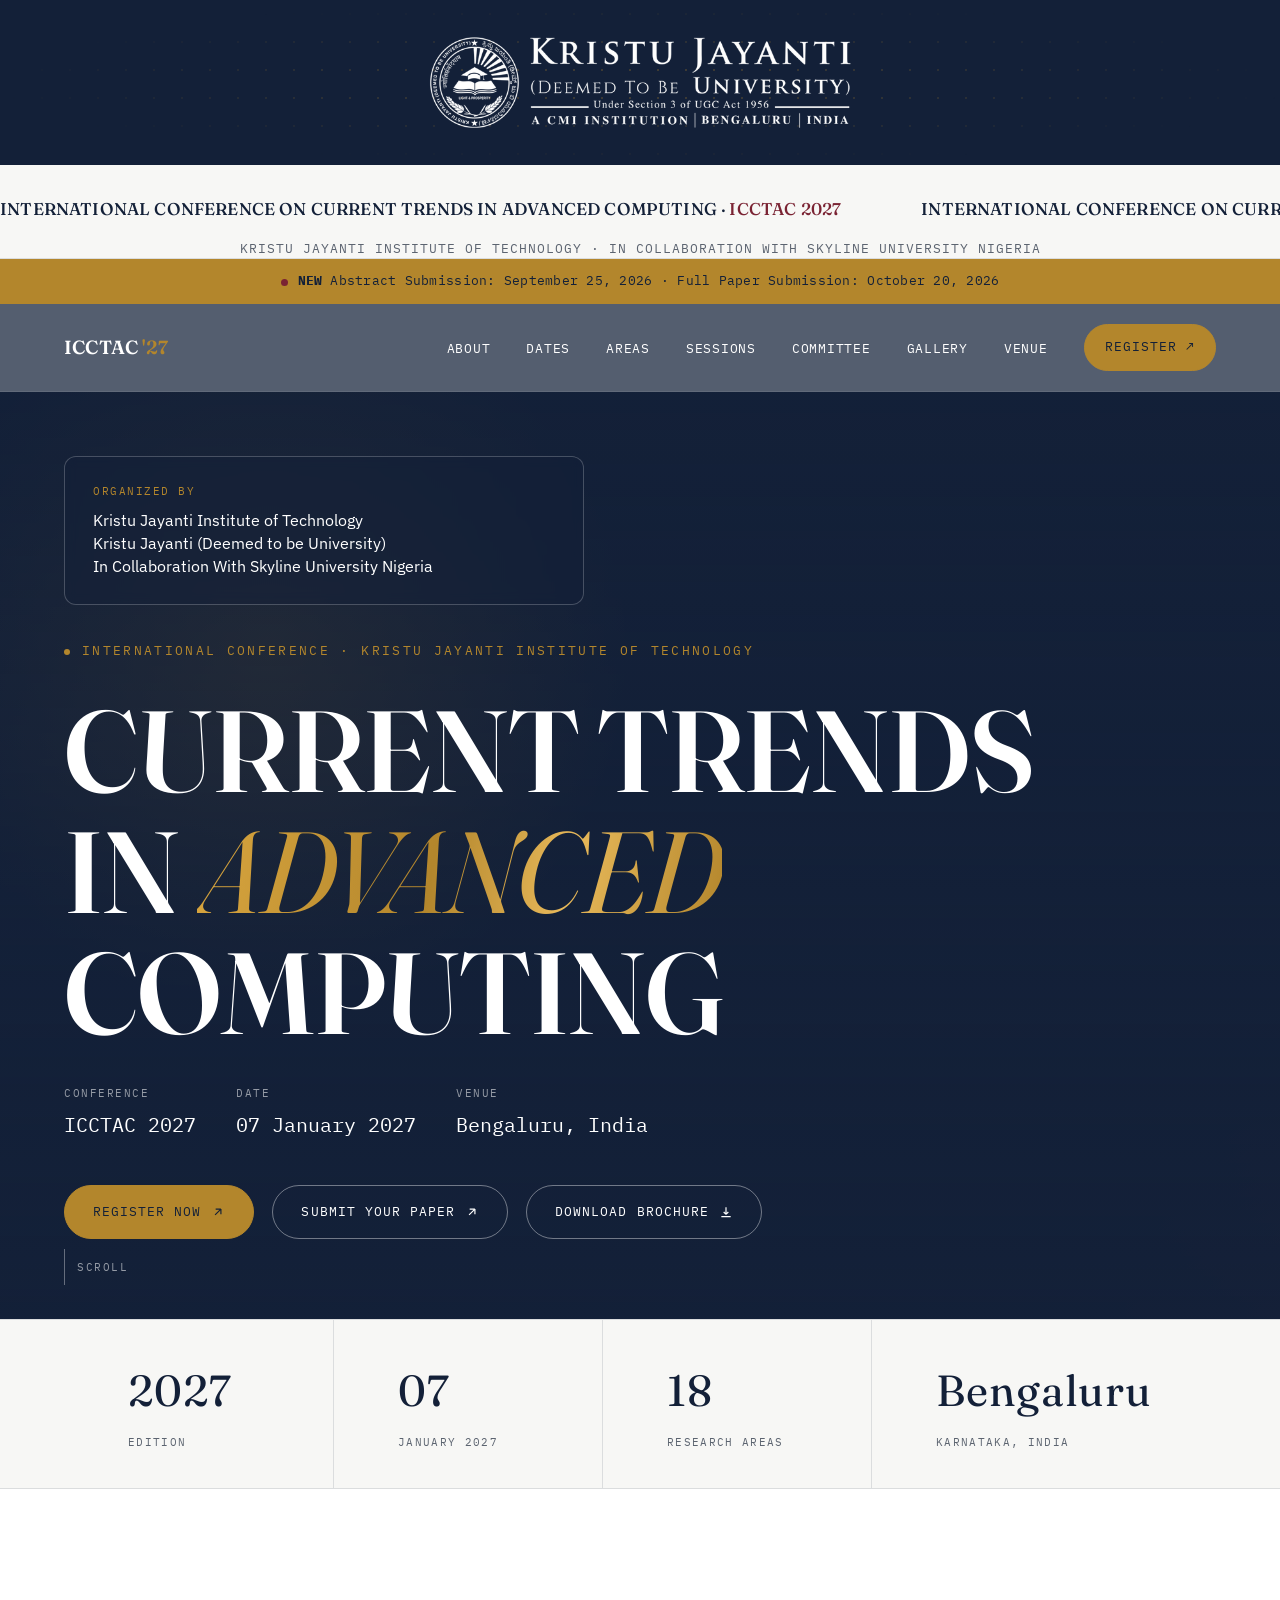
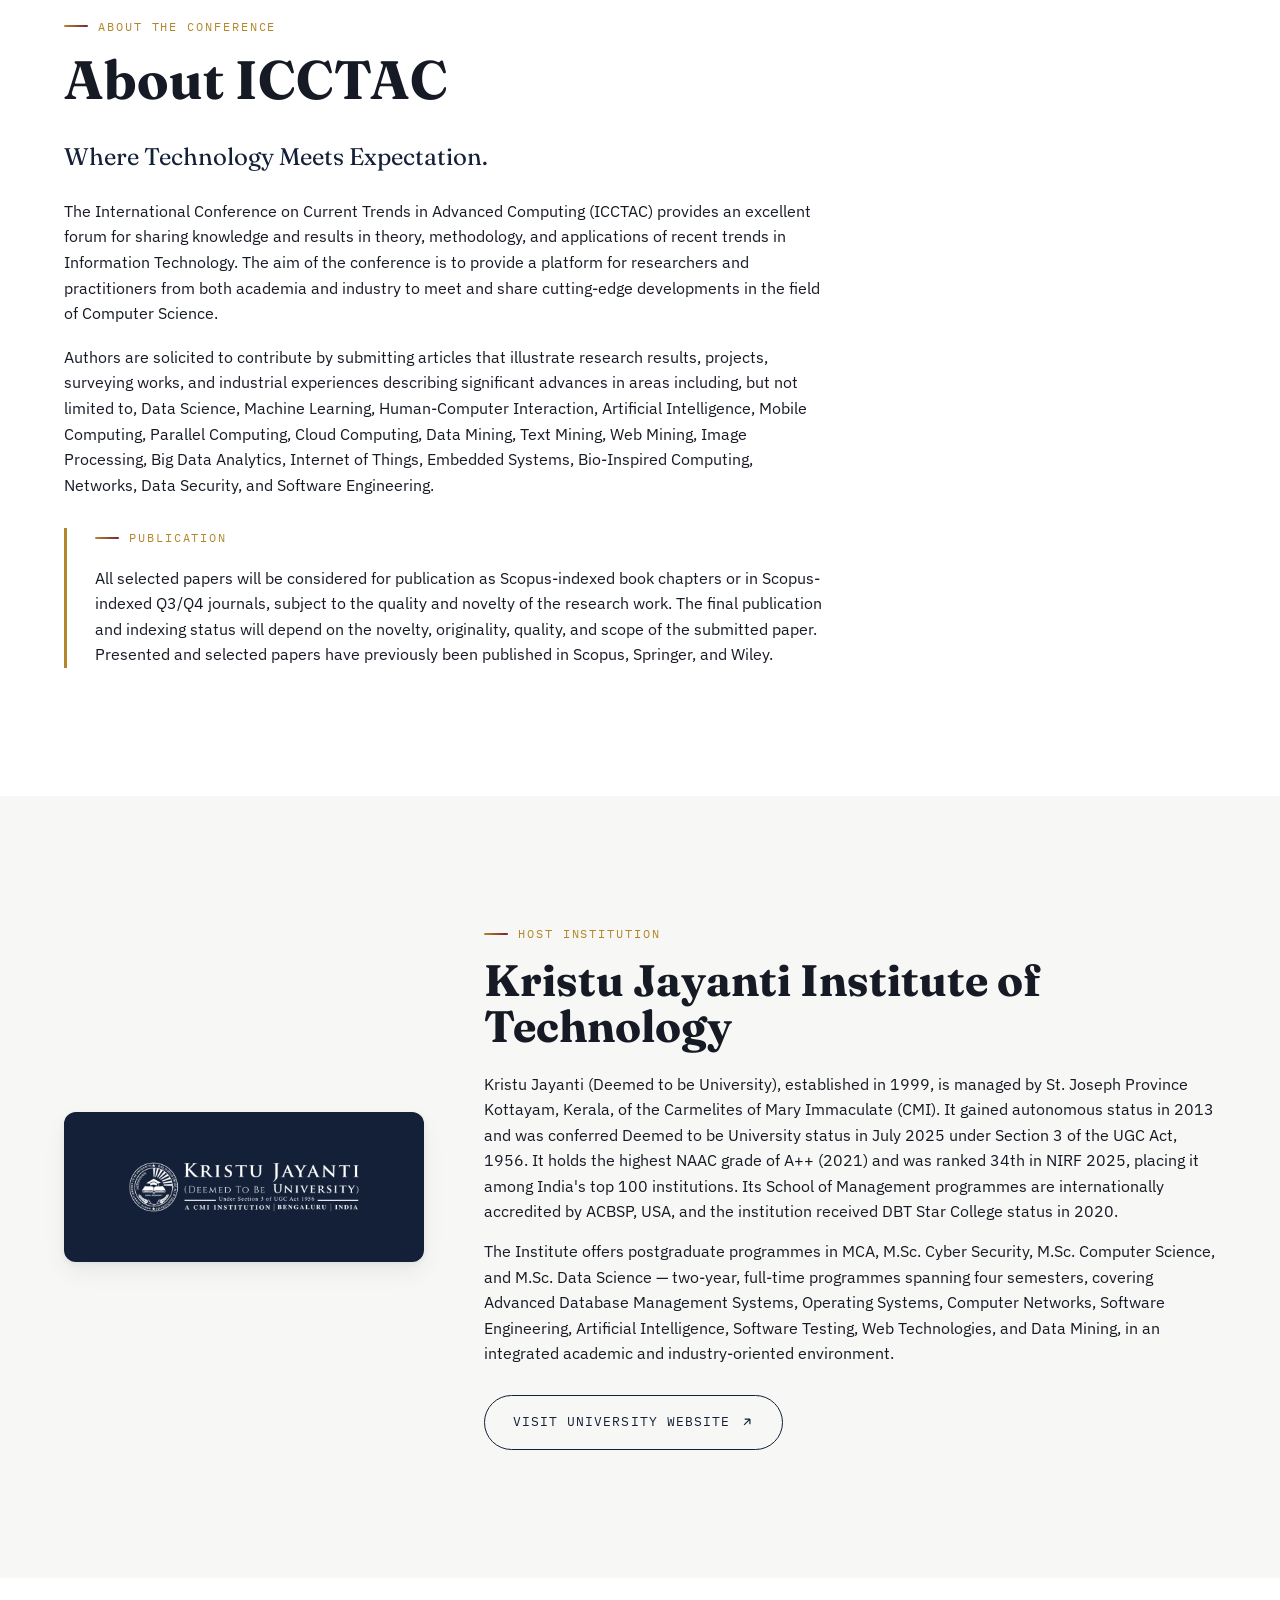
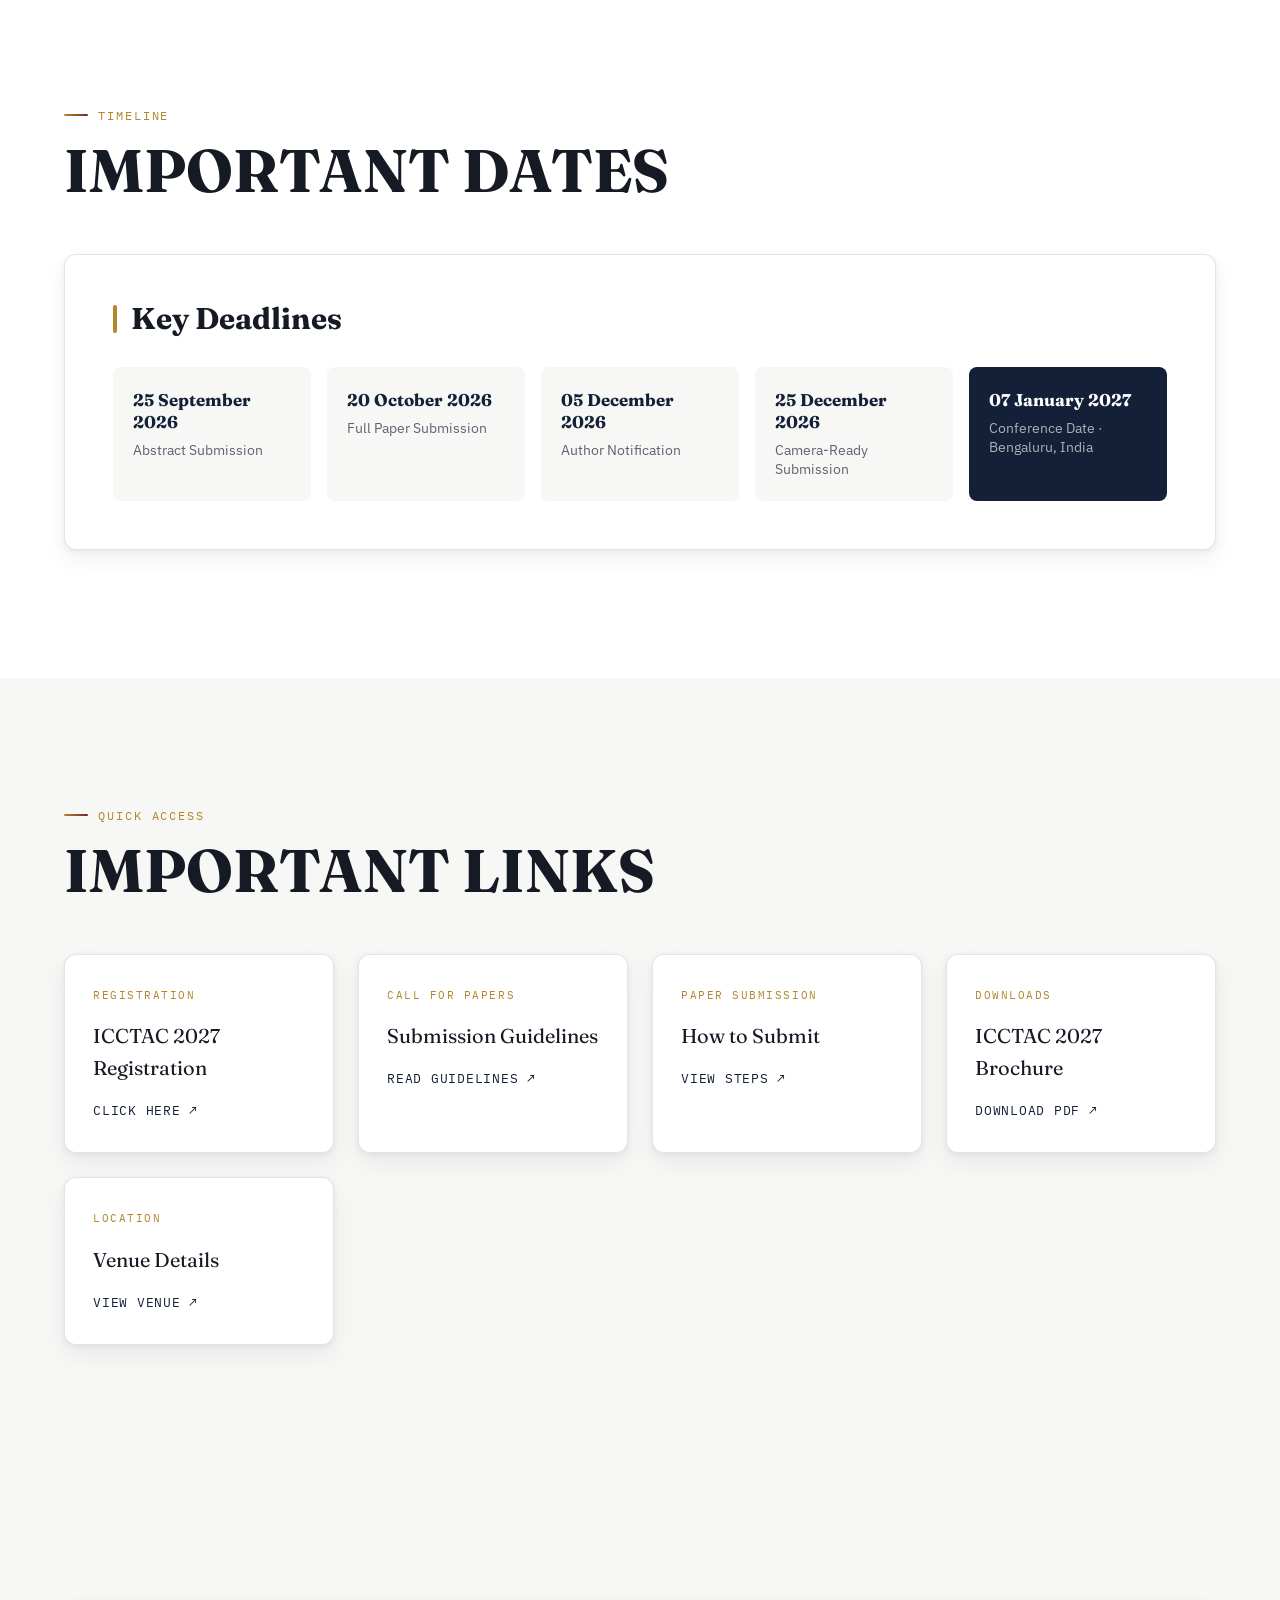
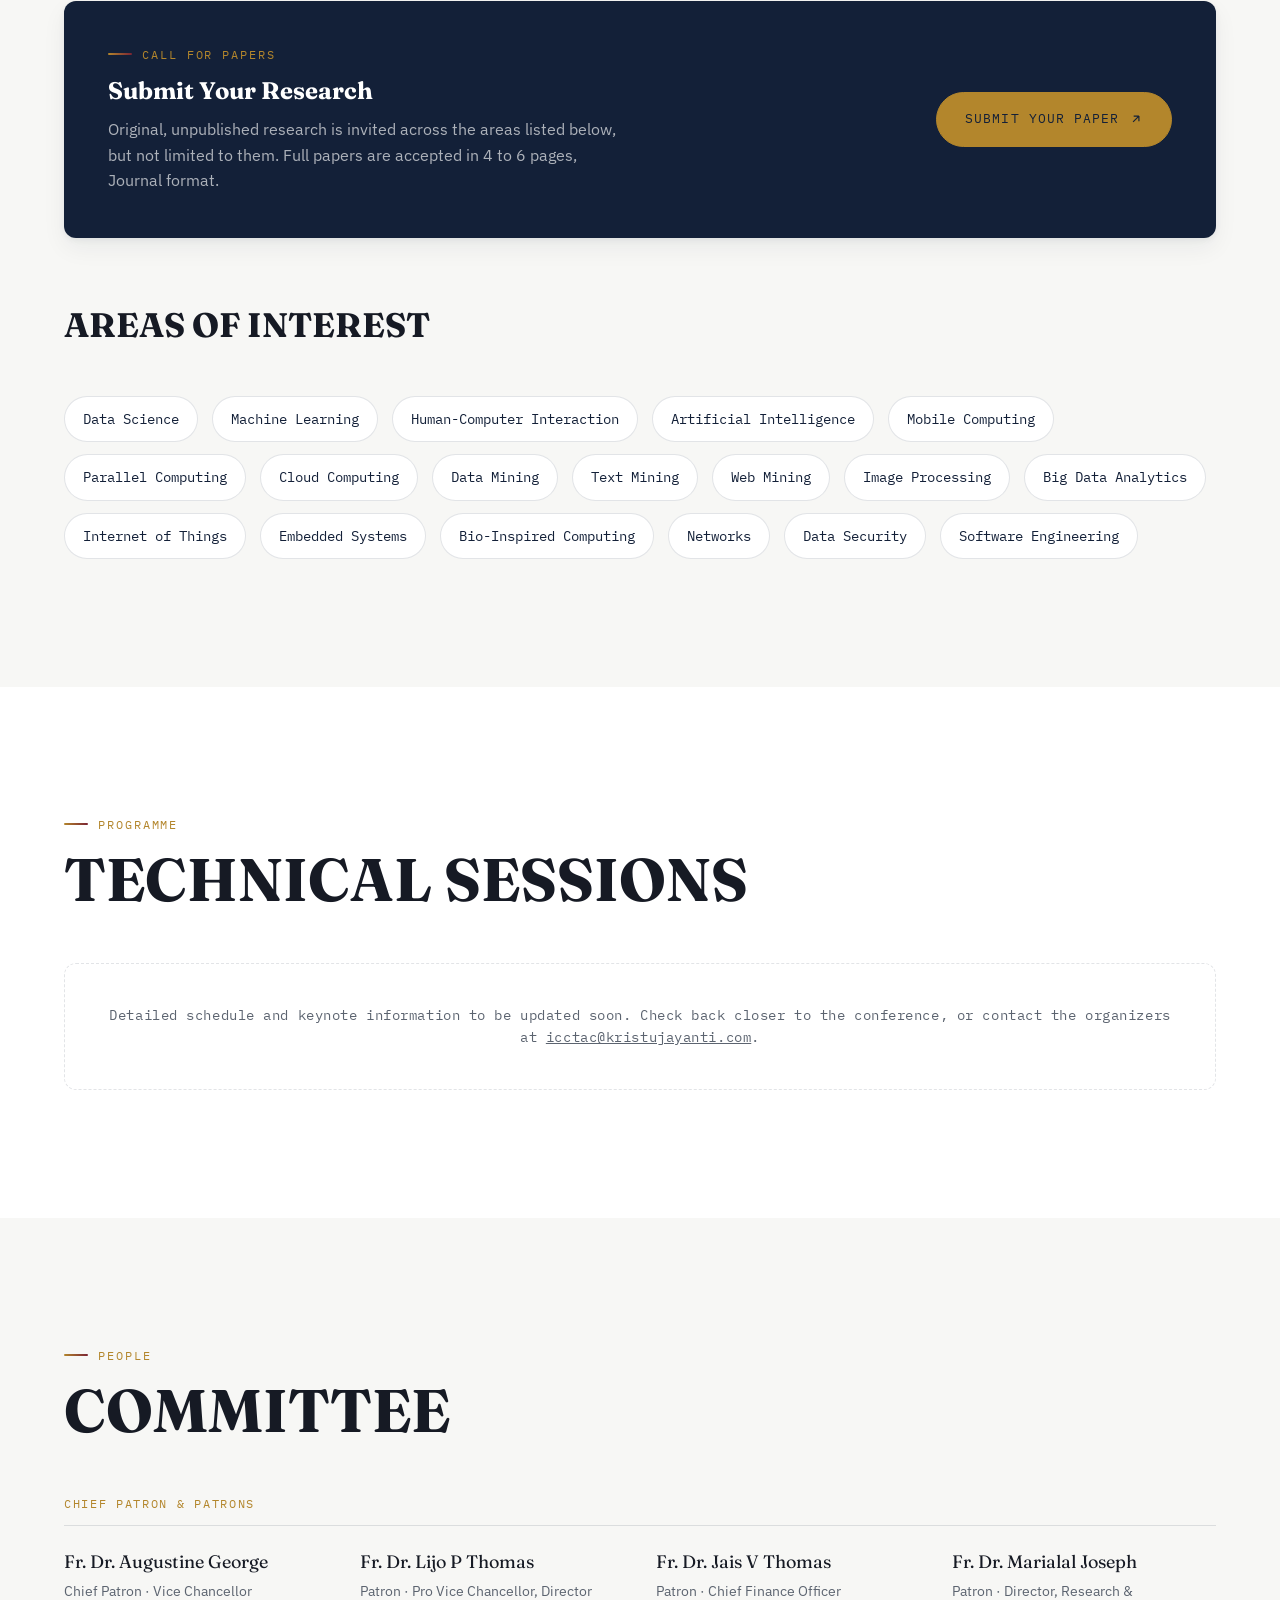
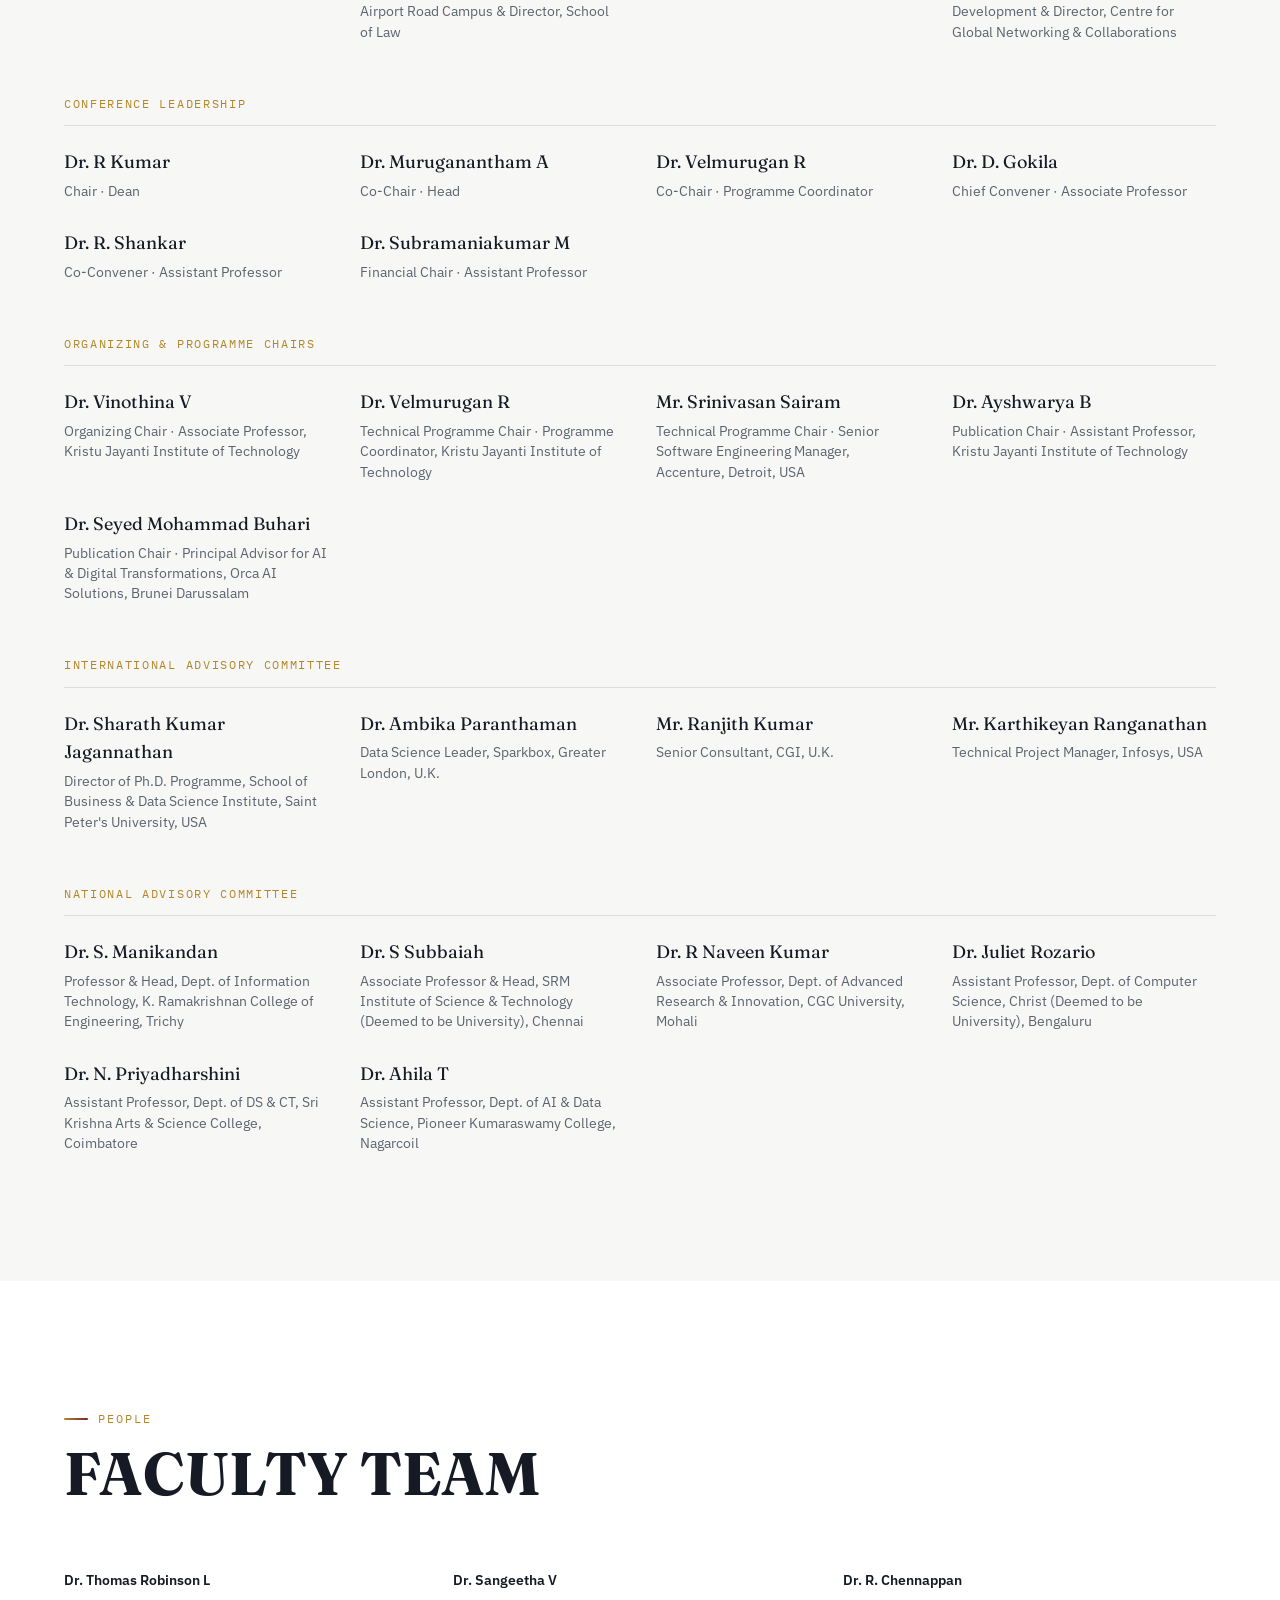
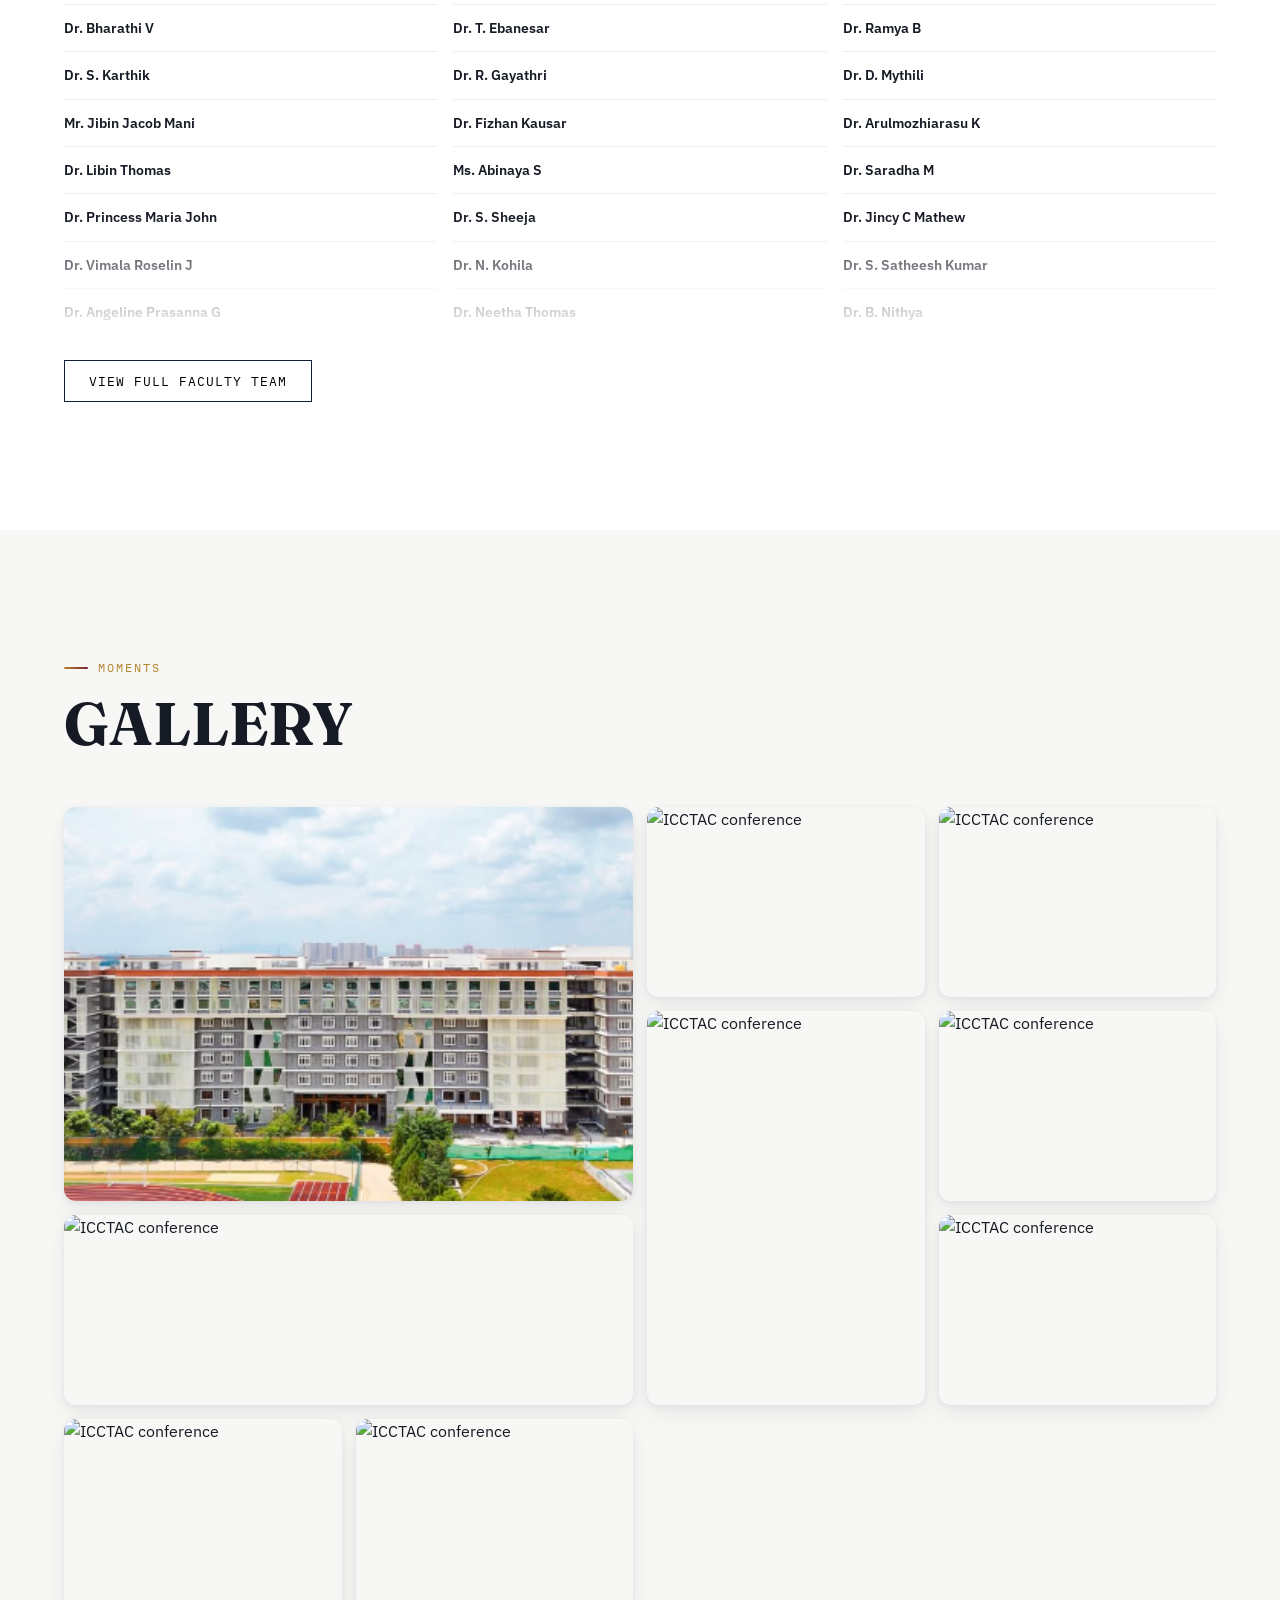
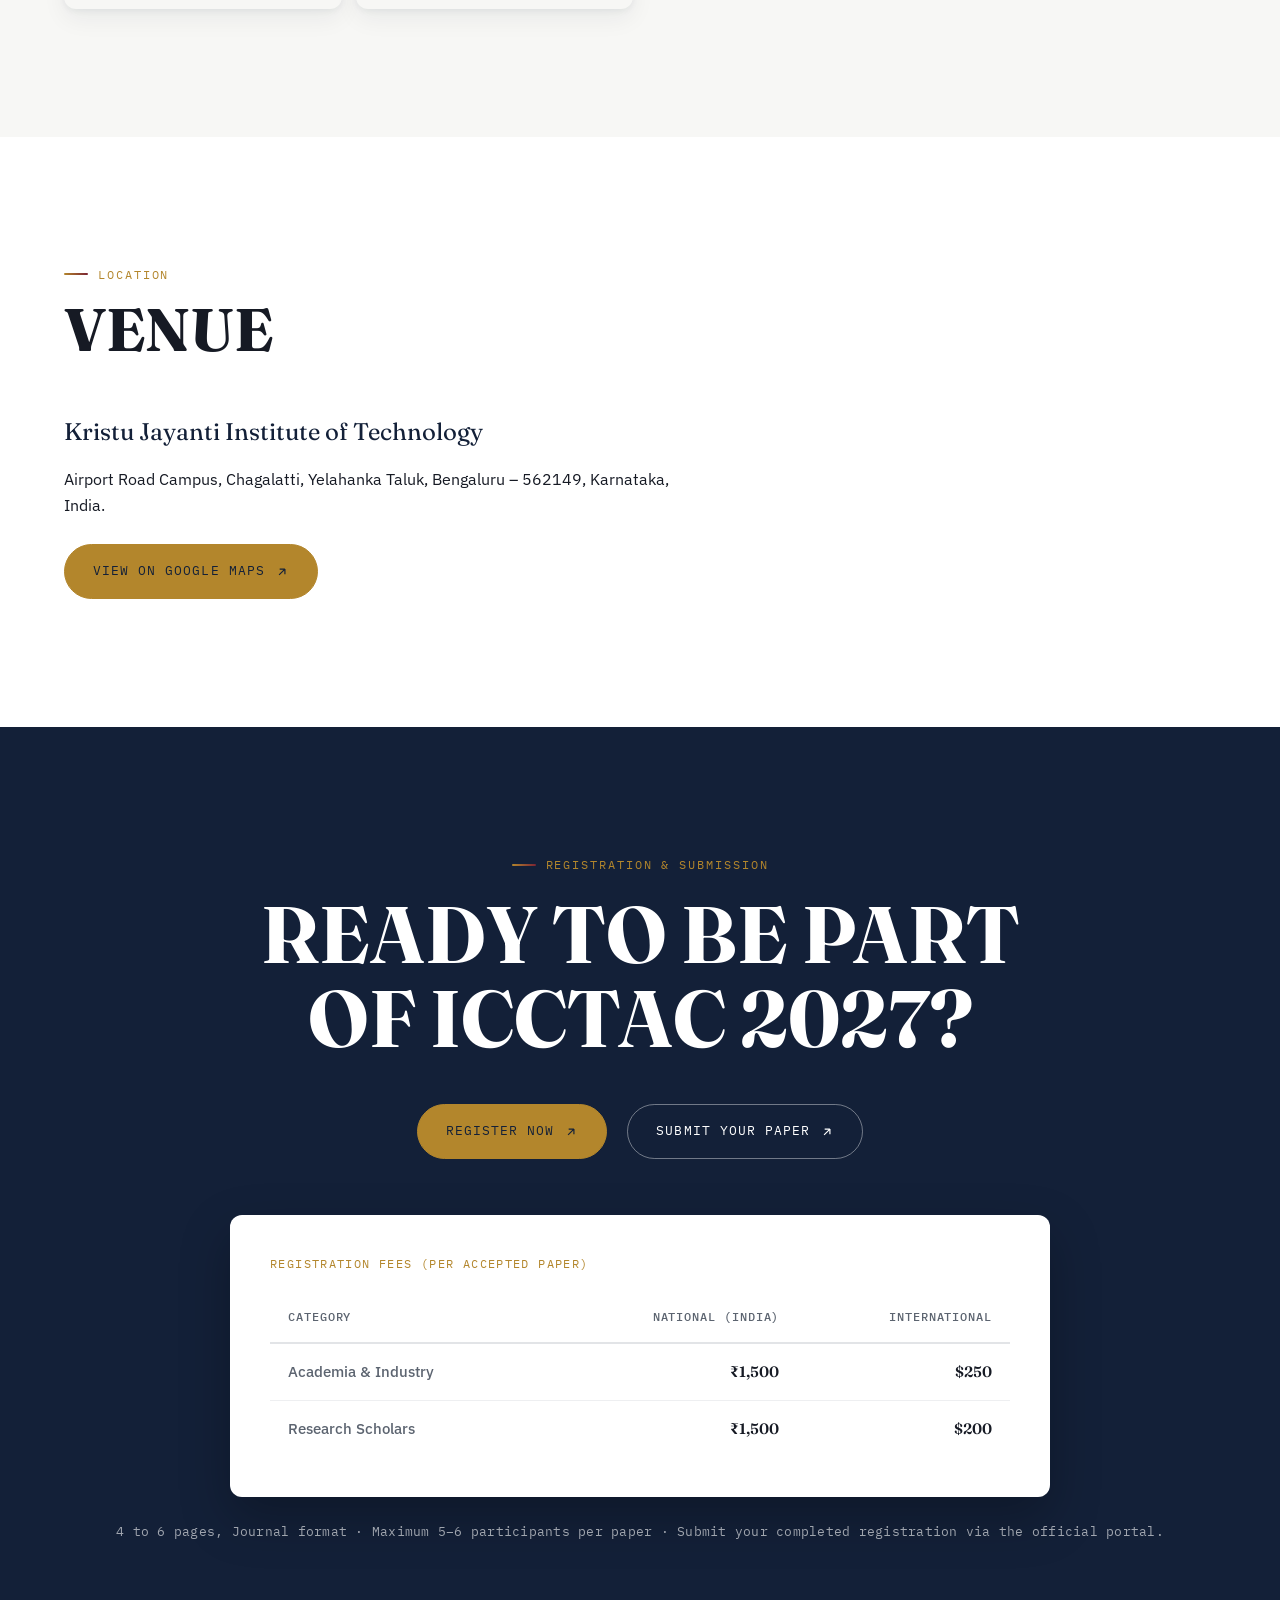
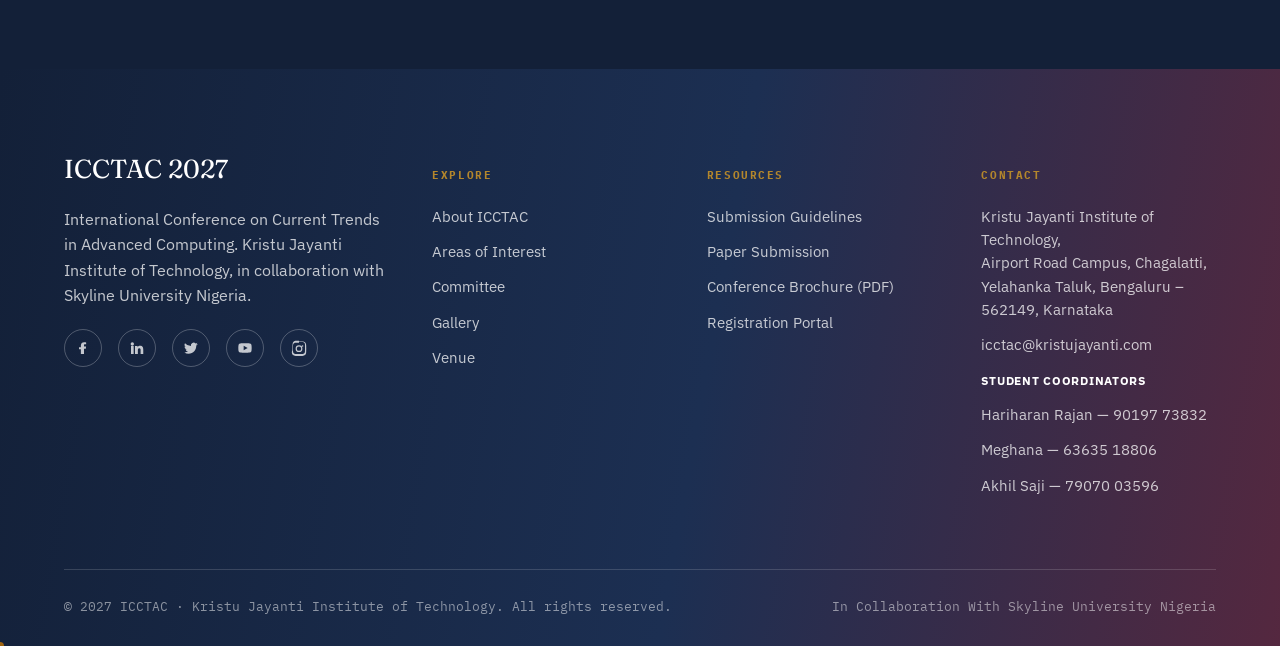
==== index.html @ 542beb16 "Modernize visual style: glassy blurred nav, pill-shaped buttons with glow hover, gradient hero accen" ====
<!DOCTYPE html>
<html lang="en">
<head>
<meta charset="UTF-8">
<meta name="viewport" content="width=device-width, initial-scale=1, viewport-fit=cover">
<title>ICCTAC 2027 — International Conference on Current Trends in Advanced Computing</title>
<meta name="description" content="ICCTAC 2027 — International Conference on Current Trends in Advanced Computing, organized by Kristu Jayanti Institute of Technology in collaboration with Skyline University Nigeria. 7 January 2027, Bengaluru. Where Technology Meets Expectation.">
<meta property="og:title" content="ICCTAC 2027 — Current Trends in Advanced Computing">
<meta property="og:description" content="International Conference on Current Trends in Advanced Computing. 7 January 2027, Bengaluru, India.">
<meta property="og:type" content="website">
<link rel="icon" href="data:image/svg+xml,%3Csvg xmlns='http://www.w3.org/2000/svg' viewBox='0 0 100 100'%3E%3Crect width='100' height='100' fill='%23132038'/%3E%3Ctext x='50' y='68' font-size='58' text-anchor='middle' fill='%23B3862C' font-family='Georgia,serif'%3EC%3C/text%3E%3C/svg%3E">
<link rel="preconnect" href="https://fonts.googleapis.com">
<link rel="preconnect" href="https://fonts.gstatic.com" crossorigin>
<link rel="stylesheet" href="assets/css/style.css?v=19">
</head>
<body>
<a href="#main" class="skip-link">Skip to content</a>

<!-- ============ IDENTITY BAR ============ -->
<div class="identity-bar">
  <div class="identity-row">
    <img src="assets/img/logo-white.png" alt="Kristu Jayanti (Deemed to be University) logo" loading="eager">
  </div>
</div>

<!-- ============ TITLE BAR ============ -->
<div class="title-bar">
  <div class="title-marquee">
    <div class="title-marquee-track">
      <h2>International Conference on Current Trends in Advanced Computing &middot; <span class="conf-name">ICCTAC 2027</span></h2>
      <h2 aria-hidden="true">International Conference on Current Trends in Advanced Computing &middot; <span class="conf-name">ICCTAC 2027</span></h2>
    </div>
  </div>
  <p style="font-family:var(--f-mono); font-size:12.5px; letter-spacing:0.08em; text-transform:uppercase; color:var(--muted); margin-top:16px; text-align:center;">Kristu Jayanti Institute of Technology &middot; in collaboration with Skyline University Nigeria</p>
</div>
<div class="date-banner"><span class="db-dot"></span><b>New</b>Abstract Submission: September 25, 2026 · Full Paper Submission: October 20, 2026</div>

<!-- ============ NAV ============ -->
<header class="nav" id="siteNav">
  <a href="#top" class="nav-logo">ICCTAC <span>'27</span></a>
  <nav class="nav-links" aria-label="Primary">
    <a href="#about">About</a>
    <a href="#dates">Dates</a>
    <a href="#tracks">Areas</a>
    <a href="#sessions">Sessions</a>
    <a href="#committee">Committee</a>
    <a href="#gallery">Gallery</a>
    <a href="#venue">Venue</a>
    <a href="https://kjusys-events.kristujayanti.edu.in/#/?id=6a8db5fd1a209a25dfabb42e" class="btn btn-solid nav-cta" target="_blank" rel="noopener">Register ↗</a>
  </nav>
  <button class="nav-toggle" aria-label="Open menu" aria-expanded="false" aria-controls="mobileMenu">
    <span class="bar"></span><span class="bar"></span><span class="bar"></span>
  </button>
</header>

<div class="mobile-menu" id="mobileMenu">
  <div class="mm-label">Menu</div>
  <ul>
    <li><a href="#about">About</a></li>
    <li><a href="#dates">Important Dates</a></li>
    <li><a href="#tracks">Areas of Interest</a></li>
    <li><a href="#sessions">Sessions</a></li>
    <li><a href="#committee">Committee</a></li>
    <li><a href="#gallery">Gallery</a></li>
    <li><a href="#venue">Venue</a></li>
    <li><a href="#contact">Contact</a></li>
  </ul>
  <a href="https://kjusys-events.kristujayanti.edu.in/#/?id=6a8db5fd1a209a25dfabb42e" class="btn btn-solid btn-block" target="_blank" rel="noopener">Register Now ↗</a>
</div>

<main id="main">

<!-- ============ HERO ============ -->
<section class="hero" id="top">
  <video class="hero-video" autoplay muted loop playsinline poster="https://www.kristujayanti.edu.in/ICCTAC-26/assets/img/slide1.jpg" aria-hidden="true">
    <source src="https://www.kristujayanti.edu.in/ICCTAC-26/assets/media/kju_top_univ.mp4" type="video/mp4">
  </video>
  <div class="hero-noise" aria-hidden="true"></div>

  <div class="container hero-inner">
    <div class="hero-org">
      <div>
        <div class="org-label">Organized By</div>
        <div class="org-value">Kristu Jayanti Institute of Technology<br>Kristu Jayanti (Deemed to be University)<br>In Collaboration With Skyline University Nigeria</div>
      </div>
    </div>
    <p class="hero-eyebrow"><span class="dot"></span> International Conference · Kristu Jayanti Institute of Technology</p>
    <h1 class="hero-title">
      <span class="line"><span>Current Trends</span></span>
      <span class="line"><span>in <em>Advanced</em></span></span>
      <span class="line"><span>Computing</span></span>
    </h1>
    <div class="hero-meta">
      <div><div class="label">Conference</div><div class="val">ICCTAC 2027</div></div>
      <div><div class="label">Date</div><div class="val">07 January 2027</div></div>
      <div><div class="label">Venue</div><div class="val">Bengaluru, India</div></div>
    </div>
    <div class="hero-actions">
      <a class="btn btn-solid" href="https://kjusys-events.kristujayanti.edu.in/#/?id=6a8db5fd1a209a25dfabb42e" target="_blank" rel="noopener">
        Register Now
        <svg viewBox="0 0 24 24" fill="none" stroke="currentColor" stroke-width="2"><path d="M7 17L17 7M17 7H8M17 7v9"/></svg>
      </a>
      <a class="btn btn-ghost-light" href="Submitppr.html">
        Submit Your Paper
        <svg viewBox="0 0 24 24" fill="none" stroke="currentColor" stroke-width="2"><path d="M7 17L17 7M17 7H8M17 7v9"/></svg>
      </a>
      <a class="btn btn-ghost-light" href="assets/docs/ICCTAC-2027-Brochure.pdf" target="_blank" rel="noopener">
        Download Brochure
        <svg viewBox="0 0 24 24" fill="none" stroke="currentColor" stroke-width="2"><path d="M12 4v12m0 0l-4-4m4 4l4-4M4 20h16"/></svg>
      </a>
    </div>
  </div>

  <div class="hero-scroll"><span class="stem"></span> Scroll</div>
</section>

<!-- ============ SNAPSHOT ============ -->
<section class="snapshot">
  <div class="container snapshot-grid">
    <div class="snapshot-item"><div class="snapshot-num mono">2027</div><div class="snapshot-label">Edition</div></div>
    <div class="snapshot-item"><div class="snapshot-num mono">07</div><div class="snapshot-label">January 2027</div></div>
    <div class="snapshot-item"><div class="snapshot-num mono">18</div><div class="snapshot-label">Research Areas</div></div>
    <div class="snapshot-item"><div class="snapshot-num mono">Bengaluru</div><div class="snapshot-label">Karnataka, India</div></div>
  </div>
</section>

<!-- ============ ABOUT ============ -->
<section class="section" id="about">
  <div class="container about-simple reveal">
    <p class="eyebrow">About the Conference</p>
    <h2>About ICCTAC</h2>
    <div class="about-body">
      <p class="editorial-lede">Where Technology Meets Expectation.</p>
      <p>The International Conference on Current Trends in Advanced Computing (ICCTAC) provides an excellent forum for sharing knowledge and results in theory, methodology, and applications of recent trends in Information Technology. The aim of the conference is to provide a platform for researchers and practitioners from both academia and industry to meet and share cutting-edge developments in the field of Computer Science.</p>
      <p>Authors are solicited to contribute by submitting articles that illustrate research results, projects, surveying works, and industrial experiences describing significant advances in areas including, but not limited to, Data Science, Machine Learning, Human-Computer Interaction, Artificial Intelligence, Mobile Computing, Parallel Computing, Cloud Computing, Data Mining, Text Mining, Web Mining, Image Processing, Big Data Analytics, Internet of Things, Embedded Systems, Bio-Inspired Computing, Networks, Data Security, and Software Engineering.</p>

      <div class="theme-block">
        <p class="eyebrow" style="margin-bottom:14px;">Publication</p>
        <p>All selected papers will be considered for publication as Scopus-indexed book chapters or in Scopus-indexed Q3/Q4 journals, subject to the quality and novelty of the research work. The final publication and indexing status will depend on the novelty, originality, quality, and scope of the submitted paper. Presented and selected papers have previously been published in Scopus, Springer, and Wiley.</p>
      </div>
    </div>
  </div>
</section>

<!-- ============ UNIVERSITY / INSTITUTE ============ -->
<section class="section section-alt">
  <div class="container university reveal">
    <div class="university-logo">
      <img src="assets/img/logo-white.png" alt="Kristu Jayanti (Deemed to be University) logo" loading="lazy" width="280" height="280">
    </div>
    <div>
      <p class="eyebrow">Host Institution</p>
      <h2 style="font-size:clamp(28px,3.6vw,44px); text-transform:none; margin:14px 0 22px;">Kristu Jayanti Institute of Technology</h2>
      <p>Kristu Jayanti (Deemed to be University), established in 1999, is managed by St. Joseph Province Kottayam, Kerala, of the Carmelites of Mary Immaculate (CMI). It gained autonomous status in 2013 and was conferred Deemed to be University status in July 2025 under Section 3 of the UGC Act, 1956. It holds the highest NAAC grade of A++ (2021) and was ranked 34th in NIRF 2025, placing it among India's top 100 institutions. Its School of Management programmes are internationally accredited by ACBSP, USA, and the institution received DBT Star College status in 2020.</p>
      <p style="margin-top:14px;">The Institute offers postgraduate programmes in MCA, M.Sc. Cyber Security, M.Sc. Computer Science, and M.Sc. Data Science — two-year, full-time programmes spanning four semesters, covering Advanced Database Management Systems, Operating Systems, Computer Networks, Software Engineering, Artificial Intelligence, Software Testing, Web Technologies, and Data Mining, in an integrated academic and industry-oriented environment.</p>
      <a href="https://kristujayanti.edu.in/" class="btn" style="margin-top:28px;" target="_blank" rel="noopener">
        Visit University Website
        <svg viewBox="0 0 24 24" fill="none" stroke="currentColor" stroke-width="2"><path d="M7 17L17 7M17 7H8M17 7v9"/></svg>
      </a>
    </div>
  </div>
</section>

<!-- ============ IMPORTANT DATES ============ -->
<section class="section" id="dates">
  <div class="container">
    <div class="section-head reveal">
      <div>
        <p class="eyebrow">Timeline</p>
        <h2>Important Dates</h2>
      </div>
    </div>
    <div class="dates-card reveal">
      <div class="dates-card-head"><span class="bar"></span><h3>Key Deadlines</h3></div>
      <div class="dates-row">
        <div class="date-chip">
          <div class="dc-date">25 September 2026</div>
          <div class="dc-label">Abstract Submission</div>
        </div>
        <div class="date-chip">
          <div class="dc-date">20 October 2026</div>
          <div class="dc-label">Full Paper Submission</div>
        </div>
        <div class="date-chip">
          <div class="dc-date">05 December 2026</div>
          <div class="dc-label">Author Notification</div>
        </div>
        <div class="date-chip">
          <div class="dc-date">25 December 2026</div>
          <div class="dc-label">Camera-Ready Submission</div>
        </div>
        <div class="date-chip is-final">
          <div class="dc-date">07 January 2027</div>
          <div class="dc-label">Conference Date · Bengaluru, India</div>
        </div>
      </div>
    </div>
  </div>
</section>

<!-- ============ IMPORTANT LINKS ============ -->
<section class="section section-alt">
  <div class="container">
    <div class="section-head reveal">
      <div>
        <p class="eyebrow">Quick Access</p>
        <h2>Important Links</h2>
      </div>
    </div>
    <div class="links-grid reveal">
      <div class="link-card">
        <div class="lc-label">Registration</div>
        <div class="lc-title">ICCTAC 2027 Registration</div>
        <a href="https://kjusys-events.kristujayanti.edu.in/#/?id=6a8db5fd1a209a25dfabb42e" target="_blank" rel="noopener">Click Here ↗</a>
      </div>
      <div class="link-card">
        <div class="lc-label">Call for Papers</div>
        <div class="lc-title">Submission Guidelines</div>
        <a href="course-detail.html">Read Guidelines ↗</a>
      </div>
      <div class="link-card">
        <div class="lc-label">Paper Submission</div>
        <div class="lc-title">How to Submit</div>
        <a href="Submitppr.html">View Steps ↗</a>
      </div>
      <div class="link-card">
        <div class="lc-label">Downloads</div>
        <div class="lc-title">ICCTAC 2027 Brochure</div>
        <a href="assets/docs/ICCTAC-2027-Brochure.pdf" target="_blank" rel="noopener">Download PDF ↗</a>
      </div>
      <div class="link-card">
        <div class="lc-label">Location</div>
        <div class="lc-title">Venue Details</div>
        <a href="#venue">View Venue ↗</a>
      </div>
    </div>
  </div>
</section>

<!-- ============ CALL FOR PAPERS ============ -->
<section class="section section-alt" id="tracks">
  <div class="container">
    <div class="cfp-banner reveal">
      <div>
        <p class="eyebrow">Call for Papers</p>
        <h2 style="margin-top:14px;">Submit Your Research</h2>
        <p class="muted" style="max-width:520px; margin-top:14px;">Original, unpublished research is invited across the areas listed below, but not limited to them. Full papers are accepted in 4 to 6 pages, Journal format.</p>
      </div>
      <a class="btn btn-solid" href="Submitppr.html">
        Submit Your Paper
        <svg viewBox="0 0 24 24" fill="none" stroke="currentColor" stroke-width="2"><path d="M7 17L17 7M17 7H8M17 7v9"/></svg>
      </a>
    </div>

    <div class="section-head reveal" style="margin-top:56px;">
      <div><h2 style="font-size:clamp(24px,3vw,34px);">Areas of Interest</h2></div>
    </div>
    <div class="reveal">
      <ul class="topic-chips">
        <li>Data Science</li>
        <li>Machine Learning</li>
        <li>Human-Computer Interaction</li>
        <li>Artificial Intelligence</li>
        <li>Mobile Computing</li>
        <li>Parallel Computing</li>
        <li>Cloud Computing</li>
        <li>Data Mining</li>
        <li>Text Mining</li>
        <li>Web Mining</li>
        <li>Image Processing</li>
        <li>Big Data Analytics</li>
        <li>Internet of Things</li>
        <li>Embedded Systems</li>
        <li>Bio-Inspired Computing</li>
        <li>Networks</li>
        <li>Data Security</li>
        <li>Software Engineering</li>
      </ul>
    </div>
  </div>
</section>

<!-- ============ TECHNICAL SESSIONS ============ -->
<section class="section" id="sessions">
  <div class="container">
    <div class="section-head reveal">
      <div>
        <p class="eyebrow">Programme</p>
        <h2>Technical Sessions</h2>
      </div>
    </div>
    <div class="reveal">
      <p class="session-notice">Detailed schedule and keynote information to be updated soon. Check back closer to the conference, or contact the organizers at <a href="mailto:icctac@kristujayanti.com" style="text-decoration:underline;">icctac@kristujayanti.com</a>.</p>
    </div>
  </div>
</section>

<!-- ============ COMMITTEE ============ -->
<section class="section section-alt" id="committee">
  <div class="container">
    <div class="section-head reveal">
      <div>
        <p class="eyebrow">People</p>
        <h2>Committee</h2>
      </div>
    </div>

    <div class="reveal">
      <div class="people-group">
        <div class="people-group-title">Chief Patron &amp; Patrons</div>
        <div class="people-grid">
          <div><div class="person-name">Fr. Dr. Augustine George</div><div class="person-role">Chief Patron · Vice Chancellor</div></div>
          <div><div class="person-name">Fr. Dr. Lijo P Thomas</div><div class="person-role">Patron · Pro Vice Chancellor, Director Airport Road Campus &amp; Director, School of Law</div></div>
          <div><div class="person-name">Fr. Dr. Jais V Thomas</div><div class="person-role">Patron · Chief Finance Officer</div></div>
          <div><div class="person-name">Fr. Dr. Marialal Joseph</div><div class="person-role">Patron · Director, Research &amp; Development &amp; Director, Centre for Global Networking &amp; Collaborations</div></div>
        </div>
      </div>

      <div class="people-group">
        <div class="people-group-title">Conference Leadership</div>
        <div class="people-grid">
          <div><div class="person-name">Dr. R Kumar</div><div class="person-role">Chair · Dean</div></div>
          <div><div class="person-name">Dr. Muruganantham A</div><div class="person-role">Co-Chair · Head</div></div>
          <div><div class="person-name">Dr. Velmurugan R</div><div class="person-role">Co-Chair · Programme Coordinator</div></div>
          <div><div class="person-name">Dr. D. Gokila</div><div class="person-role">Chief Convener · Associate Professor</div></div>
          <div><div class="person-name">Dr. R. Shankar</div><div class="person-role">Co-Convener · Assistant Professor</div></div>
          <div><div class="person-name">Dr. Subramaniakumar M</div><div class="person-role">Financial Chair · Assistant Professor</div></div>
        </div>
      </div>

      <div class="people-group">
        <div class="people-group-title">Organizing &amp; Programme Chairs</div>
        <div class="people-grid">
          <div><div class="person-name">Dr. Vinothina V</div><div class="person-role">Organizing Chair · Associate Professor, Kristu Jayanti Institute of Technology</div></div>
          <div><div class="person-name">Dr. Velmurugan R</div><div class="person-role">Technical Programme Chair · Programme Coordinator, Kristu Jayanti Institute of Technology</div></div>
          <div><div class="person-name">Mr. Srinivasan Sairam</div><div class="person-role">Technical Programme Chair · Senior Software Engineering Manager, Accenture, Detroit, USA</div></div>
          <div><div class="person-name">Dr. Ayshwarya B</div><div class="person-role">Publication Chair · Assistant Professor, Kristu Jayanti Institute of Technology</div></div>
          <div><div class="person-name">Dr. Seyed Mohammad Buhari</div><div class="person-role">Publication Chair · Principal Advisor for AI &amp; Digital Transformations, Orca AI Solutions, Brunei Darussalam</div></div>
        </div>
      </div>

      <div class="people-group">
        <div class="people-group-title">International Advisory Committee</div>
        <div class="people-grid">
          <div><div class="person-name">Dr. Sharath Kumar Jagannathan</div><div class="person-role">Director of Ph.D. Programme, School of Business &amp; Data Science Institute, Saint Peter's University, USA</div></div>
          <div><div class="person-name">Dr. Ambika Paranthaman</div><div class="person-role">Data Science Leader, Sparkbox, Greater London, U.K.</div></div>
          <div><div class="person-name">Mr. Ranjith Kumar</div><div class="person-role">Senior Consultant, CGI, U.K.</div></div>
          <div><div class="person-name">Mr. Karthikeyan Ranganathan</div><div class="person-role">Technical Project Manager, Infosys, USA</div></div>
        </div>
      </div>

      <div class="people-group" style="margin-bottom:0;">
        <div class="people-group-title">National Advisory Committee</div>
        <div class="people-grid">
          <div><div class="person-name">Dr. S. Manikandan</div><div class="person-role">Professor &amp; Head, Dept. of Information Technology, K. Ramakrishnan College of Engineering, Trichy</div></div>
          <div><div class="person-name">Dr. S Subbaiah</div><div class="person-role">Associate Professor &amp; Head, SRM Institute of Science &amp; Technology (Deemed to be University), Chennai</div></div>
          <div><div class="person-name">Dr. R Naveen Kumar</div><div class="person-role">Associate Professor, Dept. of Advanced Research &amp; Innovation, CGC University, Mohali</div></div>
          <div><div class="person-name">Dr. Juliet Rozario</div><div class="person-role">Assistant Professor, Dept. of Computer Science, Christ (Deemed to be University), Bengaluru</div></div>
          <div><div class="person-name">Dr. N. Priyadharshini</div><div class="person-role">Assistant Professor, Dept. of DS &amp; CT, Sri Krishna Arts &amp; Science College, Coimbatore</div></div>
          <div><div class="person-name">Dr. Ahila T</div><div class="person-role">Assistant Professor, Dept. of AI &amp; Data Science, Pioneer Kumaraswamy College, Nagarcoil</div></div>
        </div>
      </div>
    </div>
  </div>
</section>

<!-- ============ FACULTY TEAM ============ -->
<section class="section" id="reviewers">
  <div class="container">
    <div class="section-head reveal">
      <div>
        <p class="eyebrow">People</p>
        <h2>Faculty Team</h2>
      </div>
    </div>
    <div class="reviewer-wrap reveal" id="reviewerWrap">
      <div class="reviewer-grid">
        <div class="reviewer-item"><b>Dr. Thomas Robinson L</b></div>
        <div class="reviewer-item"><b>Dr. Bharathi V</b></div>
        <div class="reviewer-item"><b>Dr. S. Karthik</b></div>
        <div class="reviewer-item"><b>Mr. Jibin Jacob Mani</b></div>
        <div class="reviewer-item"><b>Dr. Libin Thomas</b></div>
        <div class="reviewer-item"><b>Dr. Princess Maria John</b></div>
        <div class="reviewer-item"><b>Dr. Vimala Roselin J</b></div>
        <div class="reviewer-item"><b>Dr. Angeline Prasanna G</b></div>
        <div class="reviewer-item"><b>Dr. Sangeetha V</b></div>
        <div class="reviewer-item"><b>Dr. T. Ebanesar</b></div>
        <div class="reviewer-item"><b>Dr. R. Gayathri</b></div>
        <div class="reviewer-item"><b>Dr. Fizhan Kausar</b></div>
        <div class="reviewer-item"><b>Ms. Abinaya S</b></div>
        <div class="reviewer-item"><b>Dr. S. Sheeja</b></div>
        <div class="reviewer-item"><b>Dr. N. Kohila</b></div>
        <div class="reviewer-item"><b>Dr. Neetha Thomas</b></div>
        <div class="reviewer-item"><b>Dr. R. Chennappan</b></div>
        <div class="reviewer-item"><b>Dr. Ramya B</b></div>
        <div class="reviewer-item"><b>Dr. D. Mythili</b></div>
        <div class="reviewer-item"><b>Dr. Arulmozhiarasu K</b></div>
        <div class="reviewer-item"><b>Dr. Saradha M</b></div>
        <div class="reviewer-item"><b>Dr. Jincy C Mathew</b></div>
        <div class="reviewer-item"><b>Dr. S. Satheesh Kumar</b></div>
        <div class="reviewer-item"><b>Dr. B. Nithya</b></div>
      </div>
      <div class="reviewer-fade"></div>
    </div>
    <button class="reviewer-toggle mono">View full faculty team</button>
  </div>
</section>

<!-- ============ GALLERY ============ -->
<section class="section section-alt" id="gallery">
  <div class="container">
    <div class="section-head reveal">
      <div>
        <p class="eyebrow">Moments</p>
        <h2>Gallery</h2>
      </div>
    </div>
    <div class="gallery-grid reveal">
      <div class="gallery-item wide tall">
        <img src="assets/img/building.png" alt="Kristu Jayanti Institute of Technology, Airport Road Campus" loading="lazy">
      </div>
      <div class="gallery-item">
        <img src="https://www.kristujayanti.edu.in/ICCTAC-25/assets/img/2024/day1/d%20(2).JPG" alt="ICCTAC conference" loading="lazy">
      </div>
      <div class="gallery-item">
        <img src="https://www.kristujayanti.edu.in/ICCTAC-25/assets/img/2024/day1/d%20(5).JPG" alt="ICCTAC conference" loading="lazy">
      </div>
      <div class="gallery-item tall">
        <img src="https://www.kristujayanti.edu.in/ICCTAC-25/assets/img/2024/day2/d%20(11).JPG" alt="ICCTAC conference" loading="lazy">
      </div>
      <div class="gallery-item">
        <img src="https://www.kristujayanti.edu.in/ICCTAC-25/assets/img/2024/day1/d%20(9).JPG" alt="ICCTAC conference" loading="lazy">
      </div>
      <div class="gallery-item wide">
        <img src="https://www.kristujayanti.edu.in/ICCTAC-25/assets/img/2024/day1/d%20(4).JPG" alt="ICCTAC conference" loading="lazy">
      </div>
      <div class="gallery-item">
        <img src="https://www.kristujayanti.edu.in/ICCTAC-25/assets/img/2024/day2/d%20(13).JPG" alt="ICCTAC conference" loading="lazy">
      </div>
      <div class="gallery-item">
        <img src="https://www.kristujayanti.edu.in/ICCTAC-25/assets/img/2024/day2/d%20(6).JPG" alt="ICCTAC conference" loading="lazy">
      </div>
      <div class="gallery-item">
        <img src="https://www.kristujayanti.edu.in/ICCTAC-25/assets/img/2024/day2/d%20(16).JPG" alt="ICCTAC conference" loading="lazy">
      </div>
    </div>
  </div>
</section>

<!-- ============ VENUE ============ -->
<section class="section" id="venue">
  <div class="container">
    <div class="section-head reveal">
      <div>
        <p class="eyebrow">Location</p>
        <h2>Venue</h2>
      </div>
    </div>
    <div class="university reveal">
      <div style="grid-column:1/-1; max-width:640px;">
        <p class="editorial-lede" style="margin-bottom:16px;">Kristu Jayanti Institute of Technology</p>
        <p>Airport Road Campus, Chagalatti, Yelahanka Taluk, Bengaluru – 562149, Karnataka, India.</p>
        <a href="https://www.google.com/maps/search/?api=1&query=Kristu+Jayanti+Institute+of+Technology%2C+Airport+Road+Campus%2C+Chagalatti%2C+Yelahanka+Taluk%2C+Bengaluru+562149" class="btn btn-solid" style="margin-top:26px;" target="_blank" rel="noopener">
          View on Google Maps
          <svg viewBox="0 0 24 24" fill="none" stroke="currentColor" stroke-width="2"><path d="M7 17L17 7M17 7H8M17 7v9"/></svg>
        </a>
      </div>
    </div>
  </div>
</section>

<div class="lightbox" role="dialog" aria-modal="true" aria-label="Image viewer">
  <button class="lightbox-close" aria-label="Close image viewer">
    <svg width="18" height="18" viewBox="0 0 24 24" fill="none" stroke="currentColor" stroke-width="2"><path d="M6 6l12 12M18 6L6 18"/></svg>
  </button>
  <button class="lightbox-prev" aria-label="Previous image">
    <svg width="18" height="18" viewBox="0 0 24 24" fill="none" stroke="currentColor" stroke-width="2"><path d="M15 18l-6-6 6-6"/></svg>
  </button>
  <img src="" alt="">
  <button class="lightbox-next" aria-label="Next image">
    <svg width="18" height="18" viewBox="0 0 24 24" fill="none" stroke="currentColor" stroke-width="2"><path d="M9 18l6-6-6-6"/></svg>
  </button>
  <div class="lightbox-caption"></div>
</div>

<!-- ============ REGISTRATION CTA ============ -->
<section class="section section-navy final-cta" id="registration">
  <div class="container reveal">
    <p class="eyebrow" style="justify-content:center;">Registration &amp; Submission</p>
    <h2 style="margin-top:18px;">Ready to be part of ICCTAC 2027?</h2>
    <div class="final-actions">
      <a class="btn btn-solid" href="https://kjusys-events.kristujayanti.edu.in/#/?id=6a8db5fd1a209a25dfabb42e" target="_blank" rel="noopener">
        Register Now
        <svg viewBox="0 0 24 24" fill="none" stroke="currentColor" stroke-width="2"><path d="M7 17L17 7M17 7H8M17 7v9"/></svg>
      </a>
      <a class="btn btn-ghost-light" href="Submitppr.html">
        Submit Your Paper
        <svg viewBox="0 0 24 24" fill="none" stroke="currentColor" stroke-width="2"><path d="M7 17L17 7M17 7H8M17 7v9"/></svg>
      </a>
    </div>

    <div class="fee-card">
      <p class="fee-note">Registration Fees (per accepted paper)</p>
      <table class="fee-table-real">
        <thead>
          <tr>
            <th>Category</th>
            <th>National (India)</th>
            <th>International</th>
          </tr>
        </thead>
        <tbody>
          <tr>
            <td>Academia &amp; Industry</td>
            <td>₹1,500</td>
            <td>$250</td>
          </tr>
          <tr>
            <td>Research Scholars</td>
            <td>₹1,500</td>
            <td>$200</td>
          </tr>
        </tbody>
      </table>
    </div>
    <p class="muted mono" style="margin-top:24px; font-size:12.5px;">4 to 6 pages, Journal format · Maximum 5–6 participants per paper · Submit your completed registration via the official portal.</p>
  </div>
</section>

</main>

<!-- ============ FOOTER ============ -->
<footer class="footer" id="contact">
  <div class="container">
    <div class="footer-grid">
      <div>
        <div class="footer-brand">ICCTAC 2027</div>
        <p style="max-width:32ch;">International Conference on Current Trends in Advanced Computing. Kristu Jayanti Institute of Technology, in collaboration with Skyline University Nigeria.</p>
        <div class="footer-social">
          <a href="https://www.facebook.com/KristuJayantiCollege" target="_blank" rel="noopener" aria-label="Facebook">
            <svg width="16" height="16" viewBox="0 0 24 24" fill="currentColor"><path d="M13.5 21v-8h2.7l.4-3.1h-3.1V8c0-.9.25-1.5 1.55-1.5H16.7V3.7C16.3 3.65 15.1 3.5 13.7 3.5c-2.9 0-4.9 1.75-4.9 5v2.4H6v3.1h2.8V21h4.7z"/></svg>
          </a>
          <a href="https://in.linkedin.com/school/kristujayanticollegeautonomous" target="_blank" rel="noopener" aria-label="LinkedIn">
            <svg width="16" height="16" viewBox="0 0 24 24" fill="currentColor"><path d="M4.98 3.5a2.5 2.5 0 11-.02 5 2.5 2.5 0 01.02-5zM3 9h4v12H3zM9 9h3.8v1.7h.05c.53-1 1.83-2.05 3.77-2.05 4.03 0 4.78 2.65 4.78 6.1V21h-4v-5.7c0-1.36-.03-3.1-1.9-3.1-1.9 0-2.2 1.48-2.2 3v5.8H9z"/></svg>
          </a>
          <a href="https://www.twitter.com/KJCAutonomous" target="_blank" rel="noopener" aria-label="Twitter">
            <svg width="16" height="16" viewBox="0 0 24 24" fill="currentColor"><path d="M22 5.9c-.7.3-1.5.6-2.3.7.8-.5 1.5-1.3 1.8-2.3-.8.5-1.7.8-2.6 1a4.1 4.1 0 00-7 3.7A11.6 11.6 0 013 4.9a4.1 4.1 0 001.3 5.5c-.7 0-1.3-.2-1.9-.5v.1c0 2 1.4 3.6 3.3 4a4.1 4.1 0 01-1.9.1 4.1 4.1 0 003.8 2.9A8.3 8.3 0 012 18.6a11.6 11.6 0 006.3 1.9c7.5 0 11.6-6.2 11.6-11.6v-.5c.8-.6 1.5-1.3 2-2.1z"/></svg>
          </a>
          <a href="https://www.youtube.com/channel/UC9BZ3GToB6h3kAr7rD6TodQ" target="_blank" rel="noopener" aria-label="YouTube">
            <svg width="16" height="16" viewBox="0 0 24 24" fill="currentColor"><path d="M22 12s0-3.2-.4-4.7a2.8 2.8 0 00-2-2C17.9 5 12 5 12 5s-5.9 0-7.6.3a2.8 2.8 0 00-2 2C2 8.8 2 12 2 12s0 3.2.4 4.7a2.8 2.8 0 002 2C6.1 19 12 19 12 19s5.9 0 7.6-.3a2.8 2.8 0 002-2C22 15.2 22 12 22 12zM10 15.5v-7l6 3.5z"/></svg>
          </a>
          <a href="https://www.instagram.com/kristujayanticollegeautonomous/" target="_blank" rel="noopener" aria-label="Instagram">
            <svg width="16" height="16" viewBox="0 0 24 24" fill="currentColor"><path d="M12 2.2c3.2 0 3.6 0 4.9.07 1.2.06 2 .25 2.5.42a5 5 0 011.8 1.17 5 5 0 011.17 1.8c.17.5.36 1.3.42 2.5.07 1.3.07 1.7.07 4.9s0 3.6-.07 4.9c-.06 1.2-.25 2-.42 2.5a5 5 0 01-1.17 1.8 5 5 0 01-1.8 1.17c-.5.17-1.3.36-2.5.42-1.3.07-1.7.07-4.9.07s-3.6 0-4.9-.07c-1.2-.06-2-.25-2.5-.42a5 5 0 01-1.8-1.17 5 5 0 01-1.17-1.8c-.17-.5-.36-1.3-.42-2.5C2.2 15.6 2.2 15.2 2.2 12s0-3.6.07-4.9c.06-1.2.25-2 .42-2.5a5 5 0 011.17-1.8A5 5 0 015.66 1.63c.5-.17 1.3-.36 2.5-.42C9.4 1.2 9.8 1.2 12 1.2zm0 1.8c-3.15 0-3.52 0-4.76.07-1.02.05-1.57.22-1.94.36a3.2 3.2 0 00-1.16.75 3.2 3.2 0 00-.75 1.16c-.14.37-.31.92-.36 1.94C3 8.48 3 8.85 3 12s0 3.52.03 4.76c.05 1.02.22 1.57.36 1.94.18.46.4.8.75 1.16.36.35.7.57 1.16.75.37.14.92.31 1.94.36 1.24.03 1.61.03 4.76.03s3.52 0 4.76-.03c1.02-.05 1.57-.22 1.94-.36.46-.18.8-.4 1.16-.75.35-.36.57-.7.75-1.16.14-.37.31-.92.36-1.94.03-1.24.03-1.61.03-4.76s0-3.52-.03-4.76c-.05-1.02-.22-1.57-.36-1.94a3.2 3.2 0 00-.75-1.16 3.2 3.2 0 00-1.16-.75c-.37-.14-.92-.31-1.94-.36C15.52 3 15.15 3 12 3zm0 3.9a5.1 5.1 0 110 10.2 5.1 5.1 0 010-10.2zm0 1.8a3.3 3.3 0 100 6.6 3.3 3.3 0 000-6.6zm5.3-2a1.2 1.2 0 110 2.4 1.2 1.2 0 010-2.4z"/></svg>
          </a>
        </div>
      </div>
      <div>
        <h5>Explore</h5>
        <ul>
          <li><a href="#about">About ICCTAC</a></li>
          <li><a href="#tracks">Areas of Interest</a></li>
          <li><a href="#committee">Committee</a></li>
          <li><a href="#gallery">Gallery</a></li>
          <li><a href="#venue">Venue</a></li>
        </ul>
      </div>
      <div>
        <h5>Resources</h5>
        <ul>
          <li><a href="course-detail.html">Submission Guidelines</a></li>
          <li><a href="Submitppr.html">Paper Submission</a></li>
          <li><a href="assets/docs/ICCTAC-2027-Brochure.pdf" target="_blank" rel="noopener">Conference Brochure (PDF)</a></li>
          <li><a href="https://kjusys-events.kristujayanti.edu.in/#/?id=6a8db5fd1a209a25dfabb42e" target="_blank" rel="noopener">Registration Portal</a></li>
        </ul>
      </div>
      <div>
        <h5>Contact</h5>
        <ul>
          <li>Kristu Jayanti Institute of Technology,<br>Airport Road Campus, Chagalatti,<br>Yelahanka Taluk, Bengaluru – 562149, Karnataka</li>
          <li><a href="mailto:icctac@kristujayanti.com">icctac@kristujayanti.com</a></li>
          <li style="margin-top:10px;"><b style="color:#fff; font-size:12px; text-transform:uppercase; letter-spacing:0.06em;">Student Coordinators</b></li>
          <li>Hariharan Rajan — <a href="tel:+919019773832">90197 73832</a></li>
          <li>Meghana — <a href="tel:+916363518806">63635 18806</a></li>
          <li>Akhil Saji — <a href="tel:+917907003596">79070 03596</a></li>
        </ul>
      </div>
    </div>
    <div class="footer-bottom">
      <span>© 2027 ICCTAC · Kristu Jayanti Institute of Technology. All rights reserved.</span>
      <span>In Collaboration With Skyline University Nigeria</span>
    </div>
  </div>
</footer>

<script src="assets/js/main.js"></script>
</body>
</html>
---- assets/css/style.css ----
/* ============================================================
   ICCTAC 2026 — Design System
   ============================================================ */

@import url('https://fonts.googleapis.com/css2?family=Fraunces:ital,opsz,wght@0,9..144,300;0,9..144,400;0,9..144,500;0,9..144,600;0,9..144,700;1,9..144,400&family=IBM+Plex+Sans:wght@300;400;500;600;700&family=IBM+Plex+Mono:wght@400;500&display=swap');

:root{
  --navy:#132038;
  --brass:#B3862C;
  --maroon:#7A2333;
  --bg:#FFFFFF;
  --bg-alt:#F7F7F5;
  --text:#161A24;
  --muted:#5C6470;
  --line:rgba(19,32,56,0.12);
  --line-soft:rgba(19,32,56,0.07);

  --f-head:'Fraunces', Georgia, serif;
  --f-body:'IBM Plex Sans', -apple-system, BlinkMacSystemFont, sans-serif;
  --f-mono:'IBM Plex Mono', 'SFMono-Regular', Menlo, monospace;

  --container: 1320px;
  --pad: clamp(20px, 5vw, 64px);
  --radius: 12px;
  --shadow-card: 0 2px 6px rgba(19,32,56,0.06), 0 10px 24px rgba(19,32,56,0.06);
  --gradient-brand: linear-gradient(100deg, var(--navy) 0%, #1c2f52 55%, var(--maroon) 130%);
}

*,*::before,*::after{ box-sizing:border-box; }
html{ scroll-behavior:smooth; -webkit-text-size-adjust:100%; overflow-x:hidden; }
@media (prefers-reduced-motion:reduce){
  html{ scroll-behavior:auto; }
  *,*::before,*::after{ animation-duration:0.01ms !important; animation-iteration-count:1 !important; transition-duration:0.01ms !important; scroll-behavior:auto !important; }
}
body{
  margin:0;
  background:var(--bg);
  color:var(--text);
  font-family:var(--f-body);
  font-size:16px;
  line-height:1.6;
  -webkit-font-smoothing:antialiased;
}
body.menu-open{ overflow:hidden; }

img{ max-width:100%; display:block; }
a{ color:inherit; text-decoration:none; }
ul{ margin:0; padding:0; list-style:none; }
h1,h2,h3,h4{ font-family:var(--f-head); font-weight:700; margin:0; line-height:1.05; }
p{ margin:0; }
button{ font-family:inherit; cursor:pointer; }

.container{ max-width:var(--container); margin:0 auto; padding:0 var(--pad); }
.mono{ font-family:var(--f-mono); letter-spacing:0.02em; }
.eyebrow{
  font-family:var(--f-mono);
  font-size:12px;
  letter-spacing:0.16em;
  text-transform:uppercase;
  color:var(--brass);
  display:flex;
  align-items:center;
  gap:10px;
}
.eyebrow::before{ content:''; width:24px; height:2px; background:linear-gradient(90deg, var(--brass), var(--maroon)); display:inline-block; border-radius:2px; }

.section{ padding:clamp(64px,10vw,140px) 0; position:relative; }
.section-alt{ background:var(--bg-alt); }
.section-navy{ background:var(--navy); color:#fff; }
.section-navy .muted{ color:rgba(255,255,255,0.6); }
.section-navy .eyebrow{ color:var(--brass); }

.muted{ color:var(--muted); }
.visually-hidden{ position:absolute; width:1px; height:1px; overflow:hidden; clip:rect(0 0 0 0); white-space:nowrap; }

.skip-link{
  position:absolute; left:12px; top:-60px; background:var(--navy); color:#fff;
  padding:10px 18px; z-index:1000; font-family:var(--f-mono); font-size:13px; transition:top .2s ease;
}
.skip-link:focus{ top:12px; }

:focus-visible{ outline:2px solid var(--brass); outline-offset:3px; }

/* ---------- Buttons ---------- */
.btn{
  display:inline-flex; align-items:center; gap:10px;
  font-family:var(--f-mono); font-size:13px; letter-spacing:0.08em; text-transform:uppercase;
  padding:16px 28px; border:1px solid var(--navy); color:var(--navy); border-radius:999px;
  background:transparent; transition:background .25s ease, color .25s ease, transform .25s ease, box-shadow .25s ease;
  white-space:nowrap;
}
.btn svg{ transition:transform .25s ease; width:14px; height:14px; flex:none; }
.btn:hover{ background:var(--navy); color:#fff; transform:translateY(-2px); box-shadow:0 10px 24px rgba(19,32,56,0.25); }
.btn:hover svg{ transform:translate(3px,-3px); }
.btn-solid{ background:var(--brass); border-color:var(--brass); color:var(--navy); }
.btn-solid:hover{ background:var(--maroon); border-color:var(--maroon); color:#fff; box-shadow:0 10px 30px rgba(179,134,44,0.35); }
.btn-ghost-light{ border-color:rgba(255,255,255,0.4); color:#fff; }
.btn-ghost-light:hover{ background:#fff; color:var(--navy); }
.btn-block{ width:100%; justify-content:center; }

/* ---------- Identity bar & title bar (mirrors original site header) ---------- */
.identity-bar{
  background:var(--navy); padding:12px var(--pad); position:relative; overflow:hidden;
}
.identity-bar::before{
  content:''; position:absolute; inset:0;
  background-image: radial-gradient(rgba(179,134,44,0.35) 1px, transparent 1px);
  background-size: 28px 28px;
  -webkit-mask-image: radial-gradient(ellipse at center, rgba(0,0,0,0.9) 0%, transparent 72%);
  mask-image: radial-gradient(ellipse at center, rgba(0,0,0,0.9) 0%, transparent 72%);
  pointer-events:none;
}
.identity-row{
  max-width:var(--container); margin:0 auto; display:flex; align-items:center; justify-content:center; gap:28px; flex-wrap:wrap;
  position:relative; z-index:1;
}
.identity-row img{ height:clamp(120px, 11vw, 220px); width:auto; max-width:100%; }
.title-bar{ background:var(--bg-alt); padding:32px 0 0; border-bottom:1px solid var(--line); }
.title-marquee{ overflow:hidden; width:100%; }
.title-marquee-track{
  display:inline-flex; width:max-content;
  animation: marqueeRTL 26s linear infinite;
}
.title-bar h2{
  font-size:clamp(12px,1.6vw,17px); color:var(--navy); text-transform:uppercase; margin:0; line-height:1.4;
  font-weight:500; white-space:nowrap; letter-spacing:0.01em; padding-right:80px;
}
@keyframes marqueeRTL{
  from{ transform:translateX(0); }
  to{ transform:translateX(-50%); }
}
@media (max-width:640px){
  .title-bar h2{ font-size:13px; }
}
.title-bar .conf-name{ color:var(--maroon); }
.date-banner{
  background:var(--brass); color:var(--navy); font-family:var(--f-mono); font-size:13px;
  padding:12px var(--pad); text-align:center; letter-spacing:0.02em;
}
.date-banner b{ text-transform:uppercase; margin-right:8px; }
.db-dot{ display:inline-block; width:7px; height:7px; border-radius:50%; background:var(--maroon); margin-right:10px; vertical-align:middle; animation:pulse 2.4s ease-in-out infinite; }

/* ---------- Nav ---------- */
.nav{
  position:sticky; top:0; left:0; right:0; z-index:900;
  display:flex; align-items:center; justify-content:space-between;
  padding:20px var(--pad);
  background:rgba(19,32,56,0.72);
  backdrop-filter:blur(16px) saturate(160%); -webkit-backdrop-filter:blur(16px) saturate(160%);
  border-bottom:1px solid rgba(255,255,255,0.08);
  transition:padding .3s ease, box-shadow .3s ease, background .3s ease;
}
.nav.scrolled{
  padding:12px var(--pad);
  background:rgba(19,32,56,0.92);
  box-shadow:0 8px 24px rgba(0,0,0,0.18);
}
.nav-logo{ font-family:var(--f-head); font-weight:600; font-size:19px; letter-spacing:0.01em; color:#fff; }
.nav-logo span{ color:var(--brass); }
.nav-links{ display:flex; align-items:center; gap:36px; }
.nav-links a:not(.btn){
  font-family:var(--f-mono); font-size:12.5px; letter-spacing:0.06em; text-transform:uppercase;
  color:#fff; position:relative; padding:4px 0;
}
.nav-links a:not(.btn)::after{
  content:''; position:absolute; left:0; bottom:0; width:0; height:1px; background:var(--brass); transition:width .25s ease;
}
.nav-links a:not(.btn):hover::after{ width:100%; }
.nav-cta{ padding:12px 20px; }
.nav-toggle{ display:none; background:none; border:none; padding:8px; z-index:1001; }
.nav-toggle .bar{ display:block; width:26px; height:2px; background:#fff; margin:6px 0; transition:transform .3s ease, opacity .3s ease; }
.nav-toggle[aria-expanded="true"] .bar:nth-child(1){ transform:translateY(8px) rotate(45deg); }
.nav-toggle[aria-expanded="true"] .bar:nth-child(2){ opacity:0; }
.nav-toggle[aria-expanded="true"] .bar:nth-child(3){ transform:translateY(-8px) rotate(-45deg); }
@media (max-width:760px){
  .identity-bar{ padding:16px var(--pad); }
  .identity-row img{ height:64px; }
  .title-bar{ padding:18px var(--pad) 0; }
  .title-bar p{ margin-top:8px !important; font-size:10.5px !important; }
  .date-banner{ padding:10px var(--pad); font-size:11.5px; }
  .nav{ padding:14px var(--pad); }
}
@media (max-width:420px){
  .identity-row img{ height:52px; }
}

.mobile-menu{
  position:fixed; inset:0; background:var(--navy); z-index:950;
  display:flex; flex-direction:column; justify-content:center;
  padding:32px var(--pad);
  transform:translateY(-100%); visibility:hidden; pointer-events:none;
  transition:transform .45s cubic-bezier(.77,0,.18,1), visibility 0s linear .45s;
}
.mobile-menu.open{ transform:translateY(0); visibility:visible; pointer-events:auto; transition:transform .45s cubic-bezier(.77,0,.18,1); }
@media (min-width:961px){ .mobile-menu{ display:none; } }
.mobile-menu ul{ display:flex; flex-direction:column; gap:6px; margin-bottom:40px; }
.mobile-menu a:not(.btn){
  font-family:var(--f-head); font-size:clamp(30px,9vw,44px); color:#fff; padding:12px 0; display:inline-block;
}
.mobile-menu .mm-label{ font-family:var(--f-mono); color:var(--brass); font-size:12px; letter-spacing:0.16em; text-transform:uppercase; margin-bottom:18px; }

@media (max-width:960px){
  .nav-links{ display:none; }
  .nav-toggle{ display:block; }
}

/* ---------- Hero ---------- */
.hero{
  position:relative; min-height:88svh; display:flex; align-items:center;
  background:var(--navy); color:#fff; overflow:hidden;
}
.hero-video{ position:absolute; inset:0; width:100%; height:100%; object-fit:cover; }
.hero-grid{ position:absolute; inset:0; opacity:0.5; }
.hero-grid svg{ width:100%; height:100%; }
.hero-noise{
  position:absolute; inset:0;
  background:
    linear-gradient(180deg, rgba(19,32,56,0.72), rgba(19,32,56,0.55) 40%, rgba(19,32,56,0.88)),
    radial-gradient(600px circle at 15% 20%, rgba(179,134,44,0.22), transparent 60%),
    radial-gradient(700px circle at 85% 80%, rgba(122,35,51,0.28), transparent 60%);
  background-size: 100% 100%, 140% 140%, 140% 140%;
  animation: heroGlow 16s ease-in-out infinite alternate;
}
@keyframes heroGlow{
  0%{ background-position: 0 0, 0% 0%, 100% 100%; }
  100%{ background-position: 0 0, 30% 20%, 70% 80%; }
}
.hero-inner{ position:relative; z-index:2; width:100%; padding-top:64px; padding-bottom:80px; }
.hero-org{
  display:grid; gap:22px; margin-bottom:36px; padding:26px 28px; border:1px solid rgba(255,255,255,0.22);
  background:rgba(19,32,56,0.4); backdrop-filter:blur(6px); max-width:520px; border-radius:var(--radius);
}
.hero-org .org-label{ font-family:var(--f-mono); font-size:11px; letter-spacing:0.14em; text-transform:uppercase; color:var(--brass); margin-bottom:8px; }
.hero-org .org-value{ font-size:15.5px; line-height:1.5; }
.hero-eyebrow{ color:var(--brass); font-family:var(--f-mono); font-size:13px; letter-spacing:0.18em; text-transform:uppercase; margin-bottom:28px; display:flex; align-items:center; gap:12px; }
.hero-eyebrow .dot{ width:6px; height:6px; border-radius:50%; background:var(--brass); animation:pulse 2.4s ease-in-out infinite; }
@keyframes pulse{ 0%,100%{ opacity:1; } 50%{ opacity:.3; } }
.hero-title{
  font-size:clamp(48px, 9vw, 128px); font-weight:600; letter-spacing:-0.01em; text-transform:uppercase;
  margin-bottom:32px; max-width:20ch;
}
.hero-title em{
  font-style:italic; font-weight:400;
  background:linear-gradient(100deg, #d9a63f 0%, var(--brass) 45%, #e8b95a 70%, var(--brass) 100%);
  -webkit-background-clip:text; background-clip:text; color:transparent;
}
.hero-title .line{ display:block; overflow:hidden; }
.hero-title .line span{ display:inline-block; transform:translateY(110%); animation:riseUp .9s cubic-bezier(.19,1,.22,1) forwards; }
@keyframes riseUp{ to{ transform:translateY(0); } }
.hero-meta{ display:flex; flex-wrap:wrap; gap:40px; margin-bottom:44px; }
.hero-meta div{ font-family:var(--f-mono); }
.hero-meta .label{ font-size:11px; letter-spacing:0.14em; text-transform:uppercase; color:rgba(255,255,255,0.55); margin-bottom:6px; }
.hero-meta .val{ font-size:20px; color:#fff; }
.hero-actions{ display:flex; flex-wrap:wrap; gap:18px; }
.hero-scroll{ position:absolute; bottom:34px; left:var(--pad); display:flex; align-items:center; gap:12px; font-family:var(--f-mono); font-size:11px; letter-spacing:0.14em; text-transform:uppercase; color:rgba(255,255,255,0.55); z-index:2; }
.hero-scroll .stem{ width:1px; height:36px; background:rgba(255,255,255,0.35); position:relative; overflow:hidden; }
.hero-scroll .stem::after{ content:''; position:absolute; top:-100%; left:0; width:100%; height:100%; background:var(--brass); animation:scrollLine 2.2s ease-in-out infinite; }
@keyframes scrollLine{ 0%{ top:-100%; } 100%{ top:100%; } }

@media (max-width:600px){
  .hero-meta{ gap:28px; }
  .hero-scroll{ display:none; }
  .hero-org{ padding:18px 20px; margin-bottom:26px; gap:14px; }
  .hero-org .org-value{ font-size:14px; }
  .hero-inner{ padding-top:40px; padding-bottom:50px; }
}

/* ---------- Snapshot strip ---------- */
.snapshot{ background:var(--bg-alt); border-top:1px solid var(--line); border-bottom:1px solid var(--line); }
.snapshot-grid{ display:grid; grid-template-columns:repeat(4,1fr); }
.snapshot-item{ padding:36px var(--pad); border-left:1px solid var(--line); }
.snapshot-item:first-child{ border-left:none; }
.snapshot-num{ font-family:var(--f-head); font-size:clamp(30px,3.4vw,46px); color:var(--navy); }
.snapshot-label{ font-family:var(--f-mono); font-size:11px; letter-spacing:0.12em; text-transform:uppercase; color:var(--muted); margin-top:8px; }
@media (max-width:860px){
  .snapshot-grid{ grid-template-columns:repeat(2,1fr); }
  .snapshot-item{ border-left:none; border-top:1px solid var(--line); padding:26px var(--pad); }
  .snapshot-item:nth-child(odd){ border-right:1px solid var(--line); }
}

/* ---------- Editorial layout (About / Theme) ---------- */
.about-simple h2{ font-size:clamp(34px,4.6vw,54px); text-transform:none; margin:16px 0 30px; }
.about-body{ max-width:760px; }
.about-body p + p{ margin-top:18px; }

.editorial{ display:grid; grid-template-columns:0.9fr 1.3fr; gap:clamp(32px,6vw,90px); align-items:start; }
.editorial-num{ font-family:var(--f-head); font-size:clamp(80px,10vw,160px); color:var(--line); line-height:0.8; position:sticky; top:120px; }
.editorial h2{ font-size:clamp(34px,4.6vw,58px); margin:14px 0 28px; text-transform:uppercase; }
.editorial p + p{ margin-top:18px; }
.editorial-lede{ font-size:clamp(19px,2vw,24px); font-family:var(--f-head); font-weight:400; color:var(--navy); margin-bottom:22px; }
@media (max-width:860px){
  .editorial{ grid-template-columns:1fr; }
  .editorial-num{ position:static; font-size:64px; }
}

.divider{ height:1px; background:var(--line); margin:56px 0; }

/* Theme quote block */
.theme-block{ border-left:3px solid var(--brass); padding-left:28px; margin-top:30px; }

/* University section */
.university{ display:grid; grid-template-columns:360px 1fr; gap:60px; align-items:center; }
.university-logo{ padding:36px; background:var(--navy); border:1px solid var(--line); border-radius:var(--radius); box-shadow:var(--shadow-card); }
.university-logo img{ width:100%; height:auto; }
@media (max-width:760px){
  .university{ grid-template-columns:1fr; }
  .university-logo{ max-width:200px; }
}

/* ---------- Timeline ---------- */
.dates-card{
  background:var(--bg); border:1px solid var(--line); border-radius:var(--radius); box-shadow:var(--shadow-card);
  padding:clamp(28px,4vw,48px);
}
.dates-card-head{ display:flex; align-items:center; gap:14px; margin-bottom:32px; }
.dates-card-head .bar{ width:4px; height:28px; background:var(--brass); border-radius:2px; flex:none; }
.dates-card-head h3{ font-family:var(--f-head); font-size:clamp(22px,2.6vw,30px); font-weight:700; }
.dates-row{ display:grid; grid-template-columns:repeat(auto-fit, minmax(180px,1fr)); gap:16px; }
.date-chip{ background:var(--bg-alt); border-radius:8px; padding:22px 20px; }
.date-chip .dc-date{ font-family:var(--f-head); font-weight:700; font-size:17px; color:var(--navy); margin-bottom:8px; line-height:1.3; }
.date-chip .dc-label{ font-size:13.5px; color:var(--muted); line-height:1.4; }
.date-chip.is-final{ background:var(--navy); }
.date-chip.is-final .dc-date{ color:#fff; }
.date-chip.is-final .dc-label{ color:rgba(255,255,255,0.65); }

.timeline{ position:relative; max-width:900px; }
.timeline::before{ content:''; position:absolute; left:36px; top:8px; bottom:8px; width:1px; background:var(--line); }
.timeline-item{ position:relative; display:grid; grid-template-columns:72px 1fr; gap:28px; padding:26px 0; }
.timeline-item .tnum{ font-family:var(--f-mono); font-size:13px; color:var(--brass); position:relative; }
.timeline-item .tnum::before{ content:''; position:absolute; left:34px; top:2px; width:9px; height:9px; border-radius:50%; background:var(--brass); border:3px solid var(--bg); box-shadow:0 0 0 1px var(--brass); }
.timeline-item.is-final .tnum::before{ background:var(--maroon); box-shadow:0 0 0 1px var(--maroon); }
.timeline-title{ font-family:var(--f-head); font-size:clamp(20px,2.4vw,28px); margin-bottom:6px; }
.timeline-date{ font-family:var(--f-mono); font-size:14px; color:var(--muted); }
.timeline-item.is-final .timeline-title{ color:var(--maroon); }

/* ---------- Important Links cards ---------- */
.links-grid{ display:grid; grid-template-columns:repeat(auto-fit, minmax(230px,1fr)); gap:24px; }
.link-card{
  display:flex; flex-direction:column; gap:16px; padding:32px 28px; border:1px solid var(--line); background:var(--bg);
  border-radius:var(--radius); box-shadow:var(--shadow-card);
  transition:border-color .25s ease, transform .25s ease, box-shadow .25s ease;
}
.link-card:hover{ border-color:var(--brass); transform:translateY(-6px); box-shadow:0 6px 16px rgba(19,32,56,0.08), 0 20px 40px rgba(179,134,44,0.18); }
.link-card .lc-label{ font-family:var(--f-mono); font-size:11px; letter-spacing:0.14em; text-transform:uppercase; color:var(--brass); }
.link-card .lc-title{ font-family:var(--f-head); font-size:20px; }
.link-card a{ font-family:var(--f-mono); font-size:12.5px; letter-spacing:0.06em; text-transform:uppercase; display:inline-flex; align-items:center; gap:8px; color:var(--navy); }
@media (max-width:820px){ .links-grid{ grid-template-columns:1fr; } }

/* ---------- Tracks ---------- */
.cfp-banner{
  display:flex; align-items:center; justify-content:space-between; gap:32px; flex-wrap:wrap;
  background:var(--navy); color:#fff; border-radius:var(--radius); box-shadow:var(--shadow-card);
  padding:clamp(28px,4vw,44px);
}
.cfp-banner .eyebrow{ color:var(--brass); }
.cfp-banner .muted{ color:rgba(255,255,255,0.65); }
.cfp-banner .btn-solid{ flex:none; }
.topic-chips{ display:flex; flex-wrap:wrap; gap:12px 14px; padding:0; list-style:none; margin-top:24px; }
.topic-chips li{
  font-family:var(--f-mono); font-size:14px; color:var(--navy); background:var(--bg);
  padding:11px 18px; border:1px solid var(--line); border-radius:999px; transition:border-color .2s ease, background .2s ease;
}
.topic-chips li:hover{ border-color:var(--brass); background:var(--bg-alt); }
@media (max-width:640px){ .cfp-banner{ flex-direction:column; align-items:flex-start; } .cfp-banner .btn-solid{ width:100%; justify-content:center; } }

.track-list{ border-top:1px solid var(--line); }
.track{ border-bottom:1px solid var(--line); }
.track-head{
  display:flex; align-items:center; justify-content:space-between; gap:20px;
  padding:30px 4px; width:100%; background:none; border:none; text-align:left; color:inherit;
  transition:background .25s ease;
}
.track-head:hover, .track-head[aria-expanded="true"]{ background:var(--bg-alt); }
.track-head-left{ display:flex; align-items:baseline; gap:26px; flex:1; min-width:0; }
.track-num{ font-family:var(--f-mono); color:var(--brass); font-size:15px; flex:none; }
.track-name{ font-family:var(--f-head); font-size:clamp(20px,3vw,32px); text-transform:uppercase; }
.track-arrow{ flex:none; width:16px; height:16px; transition:transform .3s ease; }
.track-head[aria-expanded="true"] .track-arrow{ transform:rotate(135deg); }
.track-body{ max-height:0; overflow:hidden; transition:max-height .4s ease; }
.track-body-inner{ padding:0 4px 34px 62px; }
.track-body-inner ul{ display:flex; flex-wrap:wrap; gap:10px 14px; }
.track-body-inner li{ font-size:14.5px; color:var(--muted); padding:7px 14px; border:1px solid var(--line); font-family:var(--f-mono); }
@media (max-width:640px){
  .track-body-inner{ padding-left:4px; }
}

/* ---------- Sessions ---------- */
.session-notice{
  border:1px dashed var(--line); padding:40px; text-align:center; font-family:var(--f-mono);
  color:var(--muted); font-size:14px; letter-spacing:0.04em; border-radius:var(--radius);
}

/* ---------- People grids (committee/advisory) ---------- */
.people-group{ margin-bottom:52px; }
.people-group-title{ font-family:var(--f-mono); font-size:12px; letter-spacing:0.14em; text-transform:uppercase; color:var(--brass); margin-bottom:22px; padding-bottom:12px; border-bottom:1px solid var(--line); }
.people-grid{ display:grid; grid-template-columns:repeat(auto-fill,minmax(240px,1fr)); gap:28px 32px; }
.person-name{ font-family:var(--f-head); font-size:18px; margin-bottom:4px; }
.person-role{ font-size:13.5px; color:var(--muted); line-height:1.5; }

/* Reviewers compact list */
.reviewer-grid{ column-count:1; }
@media (min-width:640px){ .reviewer-grid{ column-count:2; } }
@media (min-width:1000px){ .reviewer-grid{ column-count:3; } }
.reviewer-item{ break-inside:avoid; padding:12px 0; border-bottom:1px solid var(--line-soft); font-size:14px; }
.reviewer-item b{ font-weight:600; }
.reviewer-item span{ display:block; color:var(--muted); font-size:12.5px; margin-top:2px; }
.reviewer-wrap{ max-height:620px; overflow:hidden; position:relative; transition:max-height .5s ease; }
.reviewer-wrap.expanded{ max-height:4000px; }
.reviewer-fade{ position:absolute; bottom:0; left:0; right:0; height:120px; background:linear-gradient(transparent, var(--bg)); pointer-events:none; }
.reviewer-wrap.expanded .reviewer-fade{ display:none; }
.reviewer-toggle{ margin-top:24px; background:none; border:1px solid var(--navy); padding:12px 24px; font-family:var(--f-mono); font-size:12.5px; letter-spacing:0.08em; text-transform:uppercase; }
.reviewer-toggle:hover{ background:var(--navy); color:#fff; }

/* ---------- Gallery ---------- */
.gallery-grid{ display:grid; grid-template-columns:repeat(4,1fr); grid-auto-rows:190px; gap:14px; }
.gallery-item{ overflow:hidden; position:relative; cursor:zoom-in; background:var(--bg-alt); border-radius:var(--radius); box-shadow:var(--shadow-card); }
.gallery-item img{ width:100%; height:100%; object-fit:cover; transition:transform .6s cubic-bezier(.19,1,.22,1); }
.gallery-item:hover img{ transform:scale(1.06); }
.gallery-item::after{ content:''; position:absolute; inset:0; background:linear-gradient(transparent 60%, rgba(19,32,56,0.55)); opacity:0; transition:opacity .3s ease; }
.gallery-item:hover::after{ opacity:1; }
.gallery-item.tall{ grid-row:span 2; }
.gallery-item.wide{ grid-column:span 2; }
@media (max-width:960px){
  .gallery-grid{ grid-template-columns:repeat(2,1fr); grid-auto-rows:160px; }
  .gallery-item.wide{ grid-column:span 2; }
}
@media (max-width:520px){
  .gallery-grid{ grid-template-columns:repeat(2,1fr); grid-auto-rows:130px; gap:8px; }
  .gallery-item.tall{ grid-row:span 1; }
  .gallery-item.wide{ grid-column:span 1; }
}

.lightbox{ position:fixed; inset:0; background:rgba(11,15,26,0.94); z-index:1200; display:flex; align-items:center; justify-content:center; opacity:0; pointer-events:none; transition:opacity .3s ease; }
.lightbox.open{ opacity:1; pointer-events:auto; }
.lightbox img{ max-width:90vw; max-height:82vh; object-fit:contain; }
.lightbox-close, .lightbox-prev, .lightbox-next{ position:absolute; background:none; border:1px solid rgba(255,255,255,0.4); color:#fff; width:46px; height:46px; display:flex; align-items:center; justify-content:center; }
.lightbox-close{ top:24px; right:24px; }
.lightbox-prev{ left:24px; top:50%; transform:translateY(-50%); }
.lightbox-next{ right:24px; top:50%; transform:translateY(-50%); }
.lightbox-close:hover, .lightbox-prev:hover, .lightbox-next:hover{ background:#fff; color:var(--navy); }
.lightbox-caption{ position:absolute; bottom:24px; left:0; right:0; text-align:center; color:rgba(255,255,255,0.7); font-family:var(--f-mono); font-size:12px; }

/* ---------- Registration CTA ---------- */
.final-cta{ text-align:center; }
.final-cta h2{ font-size:clamp(36px,6.4vw,80px); text-transform:uppercase; max-width:16ch; margin:0 auto 44px; }
.final-actions{ display:flex; justify-content:center; flex-wrap:wrap; gap:20px; margin-bottom:56px; }
.fee-card{
  background:#fff; border-radius:var(--radius); box-shadow:0 20px 50px rgba(0,0,0,0.25);
  max-width:820px; margin:0 auto; padding:clamp(24px,4vw,40px); text-align:left;
}
.fee-note{ font-family:var(--f-mono); font-size:11.5px; letter-spacing:0.12em; text-transform:uppercase; color:var(--brass); margin-bottom:18px; }
.fee-table-real{ width:100%; border-collapse:collapse; }
.fee-table-real th, .fee-table-real td{ padding:16px 18px; text-align:left; font-size:15px; }
.fee-table-real th:not(:first-child), .fee-table-real td:not(:first-child){ text-align:right; }
.fee-table-real thead th{
  font-family:var(--f-mono); font-size:11.5px; letter-spacing:0.08em; text-transform:uppercase;
  color:var(--muted); border-bottom:2px solid var(--line); font-weight:500;
}
.fee-table-real tbody td{ color:var(--text); border-bottom:1px solid var(--line-soft); font-family:var(--f-head); font-weight:600; }
.fee-table-real tbody td:first-child{ font-family:var(--f-body); font-weight:500; color:var(--muted); }
.fee-table-real tbody tr:last-child td{ border-bottom:none; }
.fee-table-real tbody tr:hover{ background:var(--bg-alt); }
@media (max-width:560px){
  .fee-table-real th, .fee-table-real td{ padding:12px 8px; font-size:13px; }
}

/* ---------- Footer ---------- */
.footer{ background:var(--gradient-brand); color:rgba(255,255,255,0.75); padding:80px 0 30px; }
.footer-grid{ display:grid; grid-template-columns:1.4fr 1fr 1fr 1fr; gap:40px; margin-bottom:60px; }
.footer-brand{ font-family:var(--f-head); font-size:26px; color:#fff; margin-bottom:16px; }
.footer h5{ font-family:var(--f-mono); font-size:11px; letter-spacing:0.14em; text-transform:uppercase; color:var(--brass); margin-bottom:20px; }
.footer li{ margin-bottom:12px; font-size:14.5px; }
.footer a:hover{ color:#fff; }
.footer-social{ display:flex; gap:16px; margin-top:20px; }
.footer-social a{ width:38px; height:38px; border-radius:50%; border:1px solid rgba(255,255,255,0.25); display:flex; align-items:center; justify-content:center; transition:background .2s ease, color .2s ease, border-color .2s ease; }
.footer-social a:hover{ background:#fff; color:var(--navy); border-color:#fff; }
.footer-bottom{ border-top:1px solid rgba(255,255,255,0.15); padding-top:26px; display:flex; justify-content:space-between; flex-wrap:wrap; gap:12px; font-size:12.5px; font-family:var(--f-mono); color:rgba(255,255,255,0.5); }
@media (max-width:860px){
  .footer-grid{ grid-template-columns:1fr 1fr; }
}
@media (max-width:520px){
  .footer-grid{ grid-template-columns:1fr; gap:34px; }
}

/* ---------- Scroll reveal ---------- */
.reveal{ opacity:0; transform:translateY(28px); transition:opacity .7s ease, transform .7s ease; }
.reveal.in{ opacity:1; transform:none; }

/* Section heading helper */
.section-head{ display:flex; align-items:flex-end; justify-content:space-between; gap:24px; margin-bottom:52px; flex-wrap:wrap; }
.section-head h2{ font-size:clamp(34px,4.8vw,60px); text-transform:uppercase; margin-top:14px; }

/* custom cursor (desktop only) */
.cursor-dot{ position:fixed; width:8px; height:8px; border-radius:50%; background:var(--brass); pointer-events:none; z-index:2000; transform:translate(-50%,-50%); transition:width .2s,height .2s,background .2s; mix-blend-mode:difference; }
.cursor-dot.hover{ width:34px; height:34px; background:#fff; }
@media (hover:none), (max-width:960px){ .cursor-dot{ display:none; } }
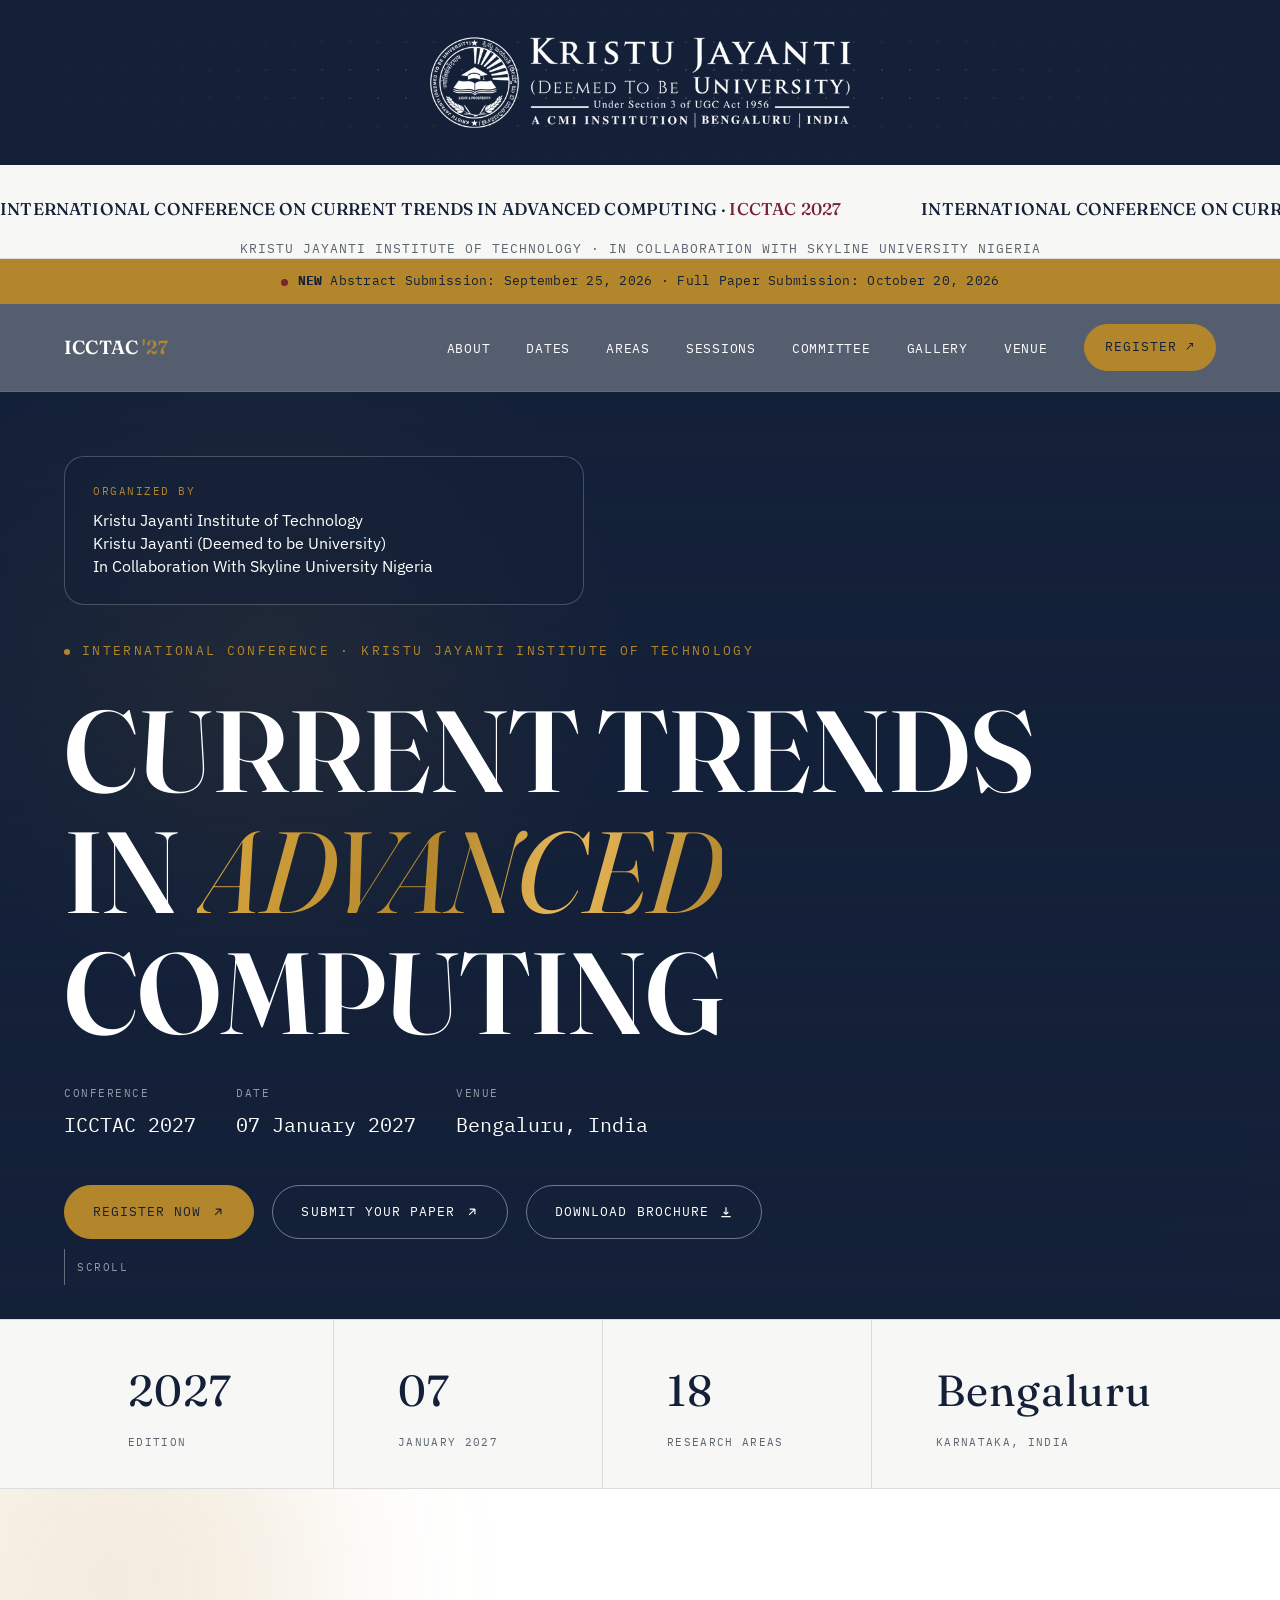
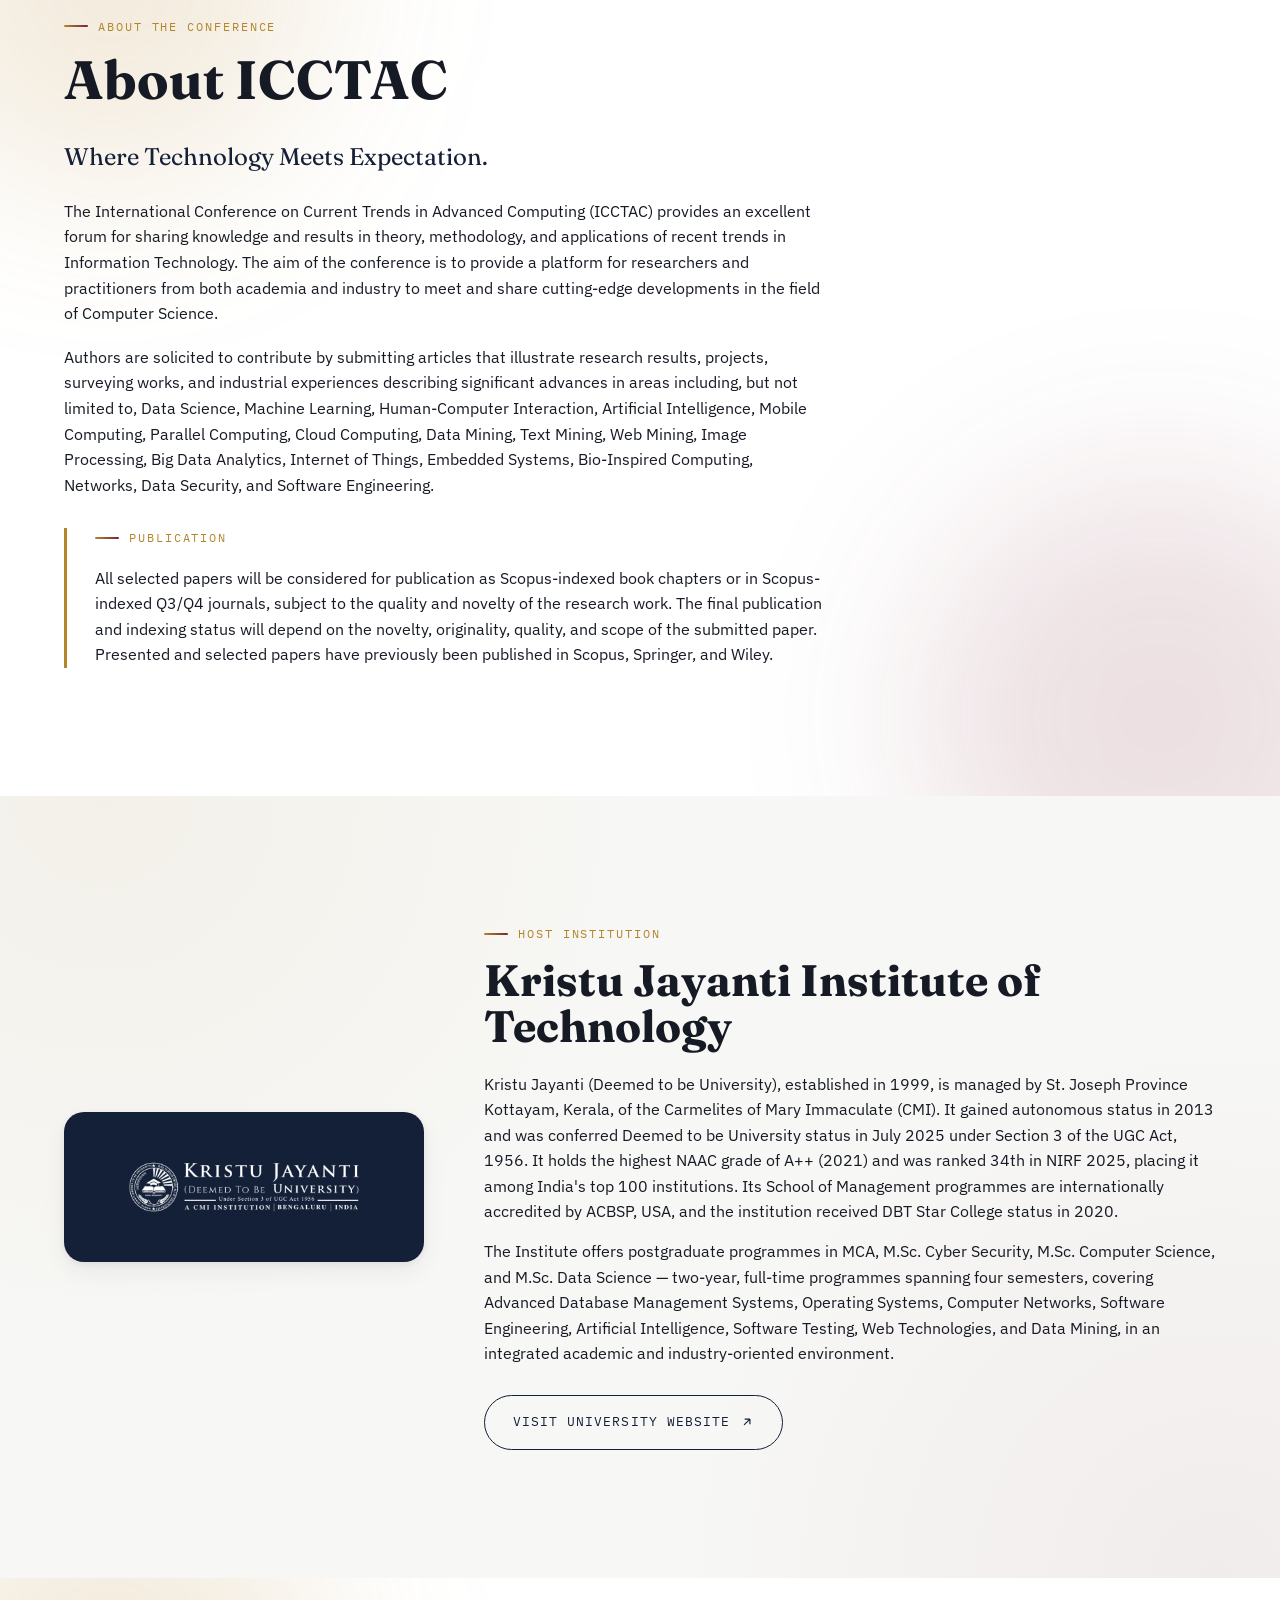
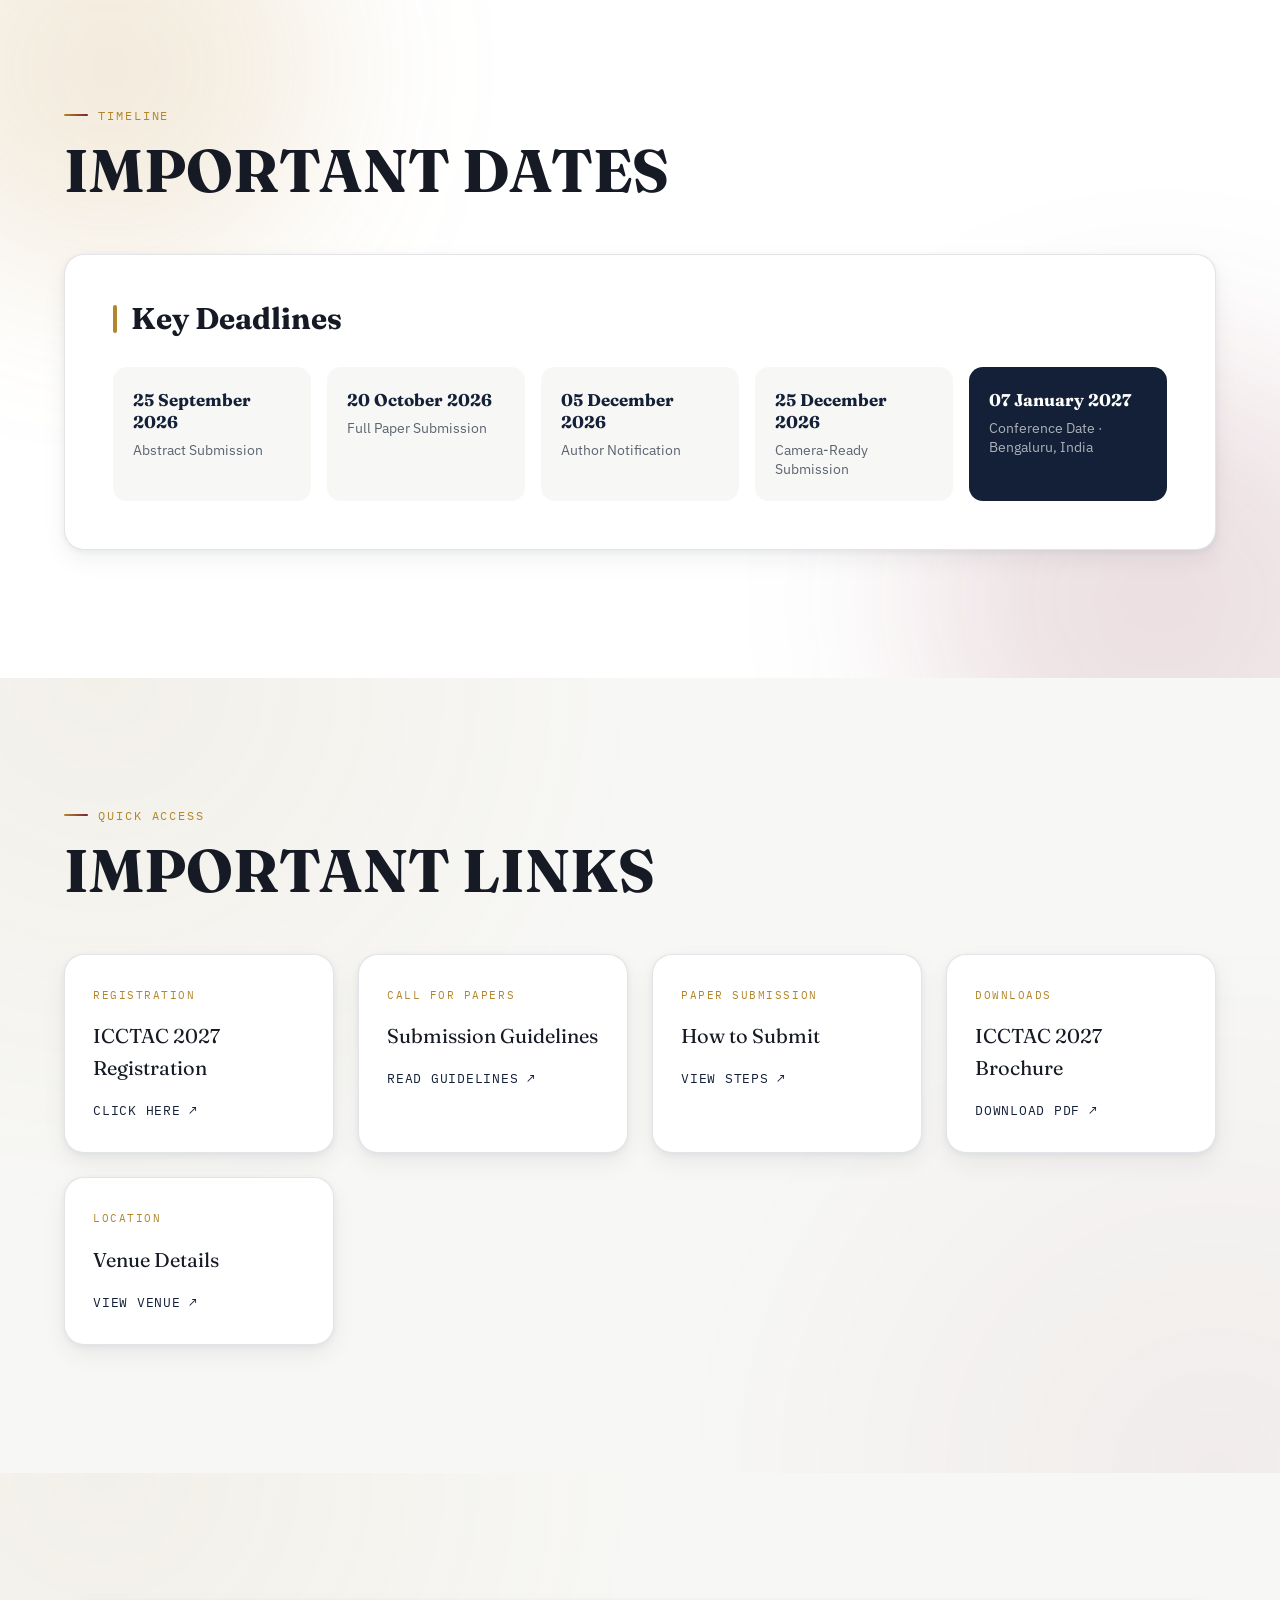
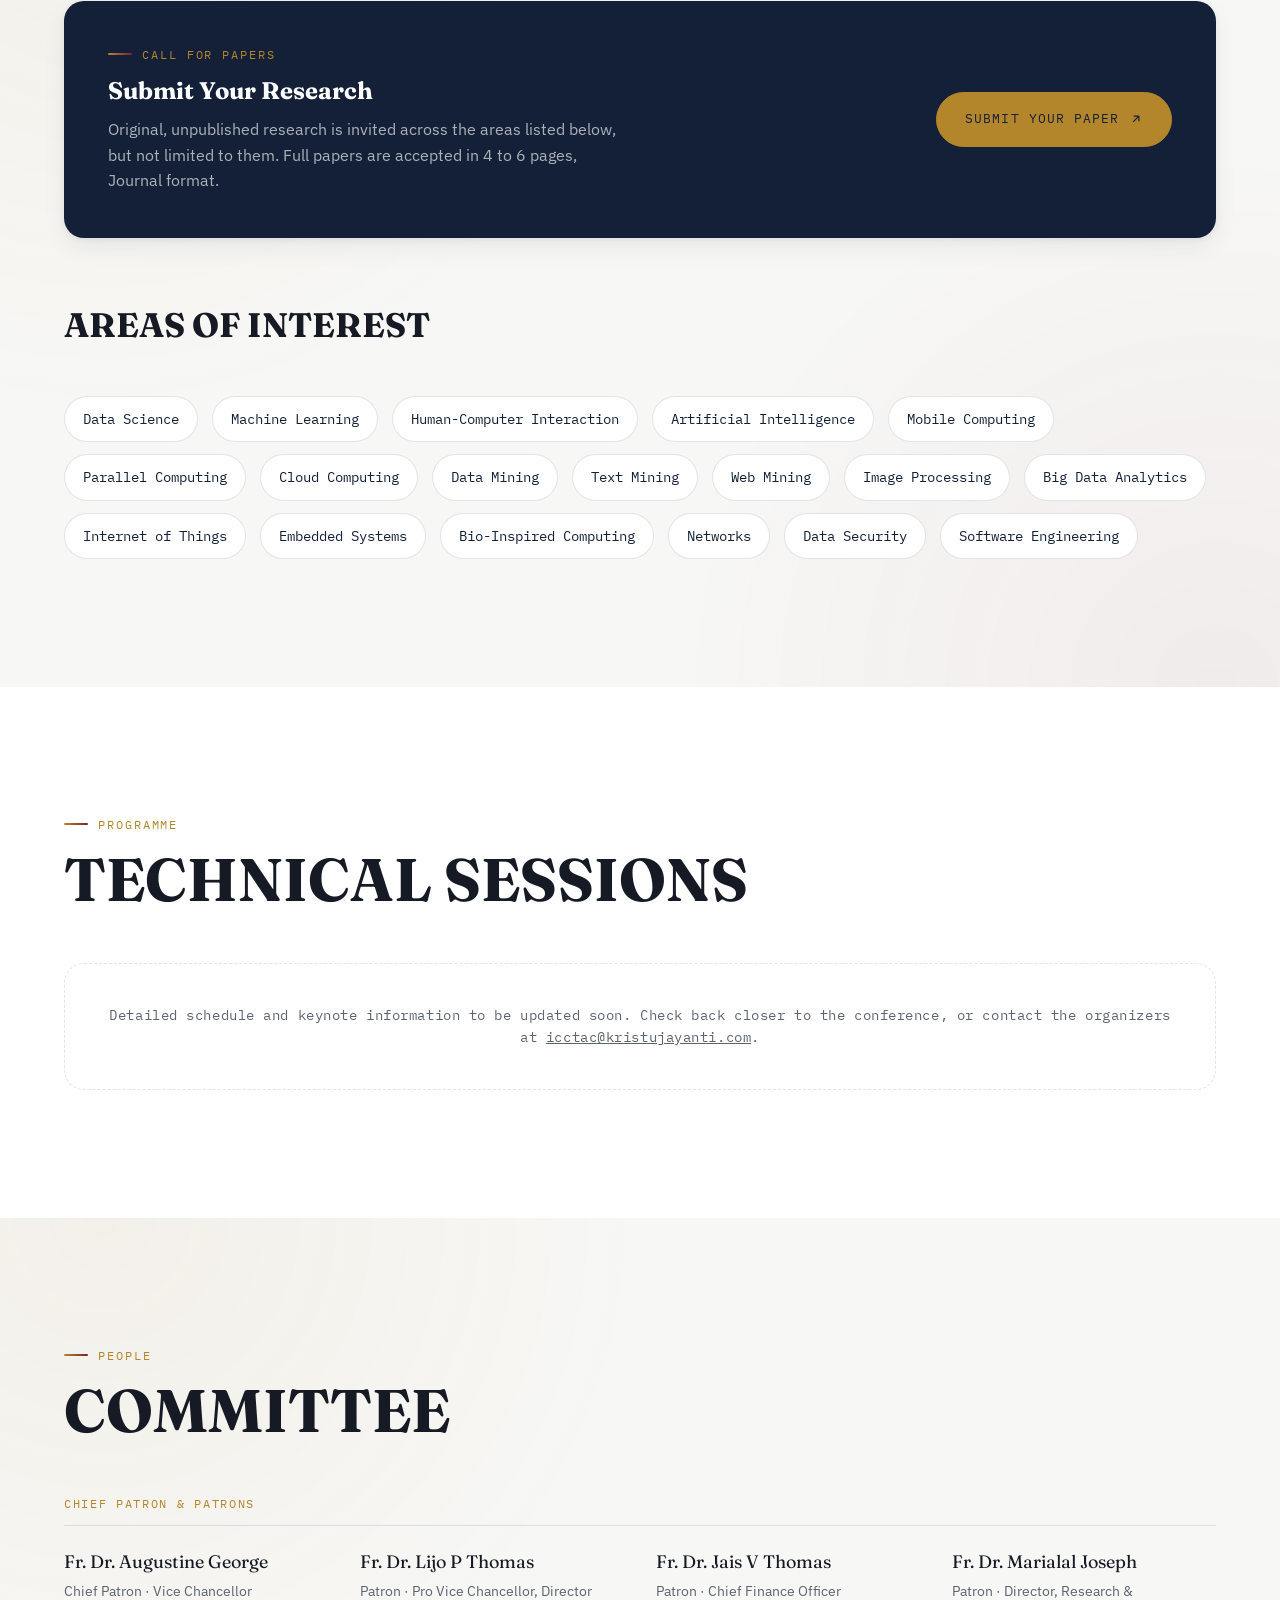
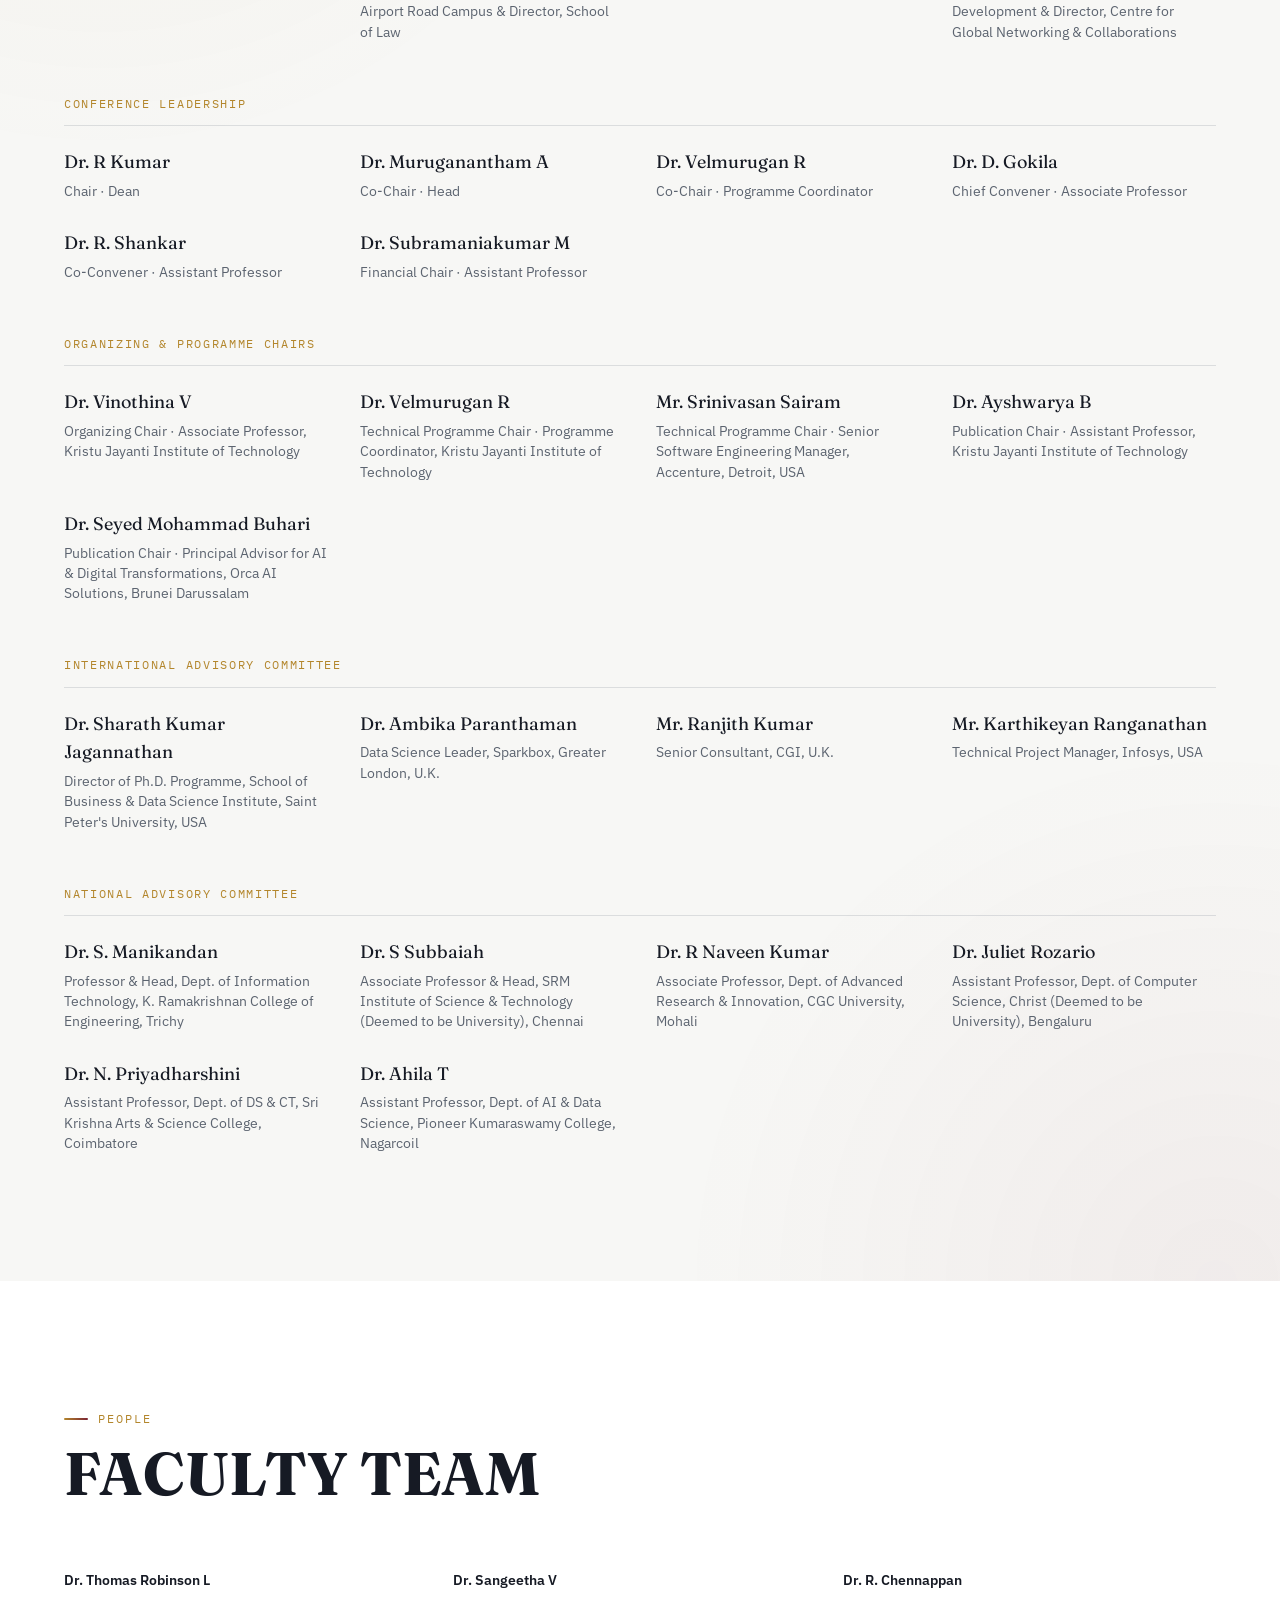
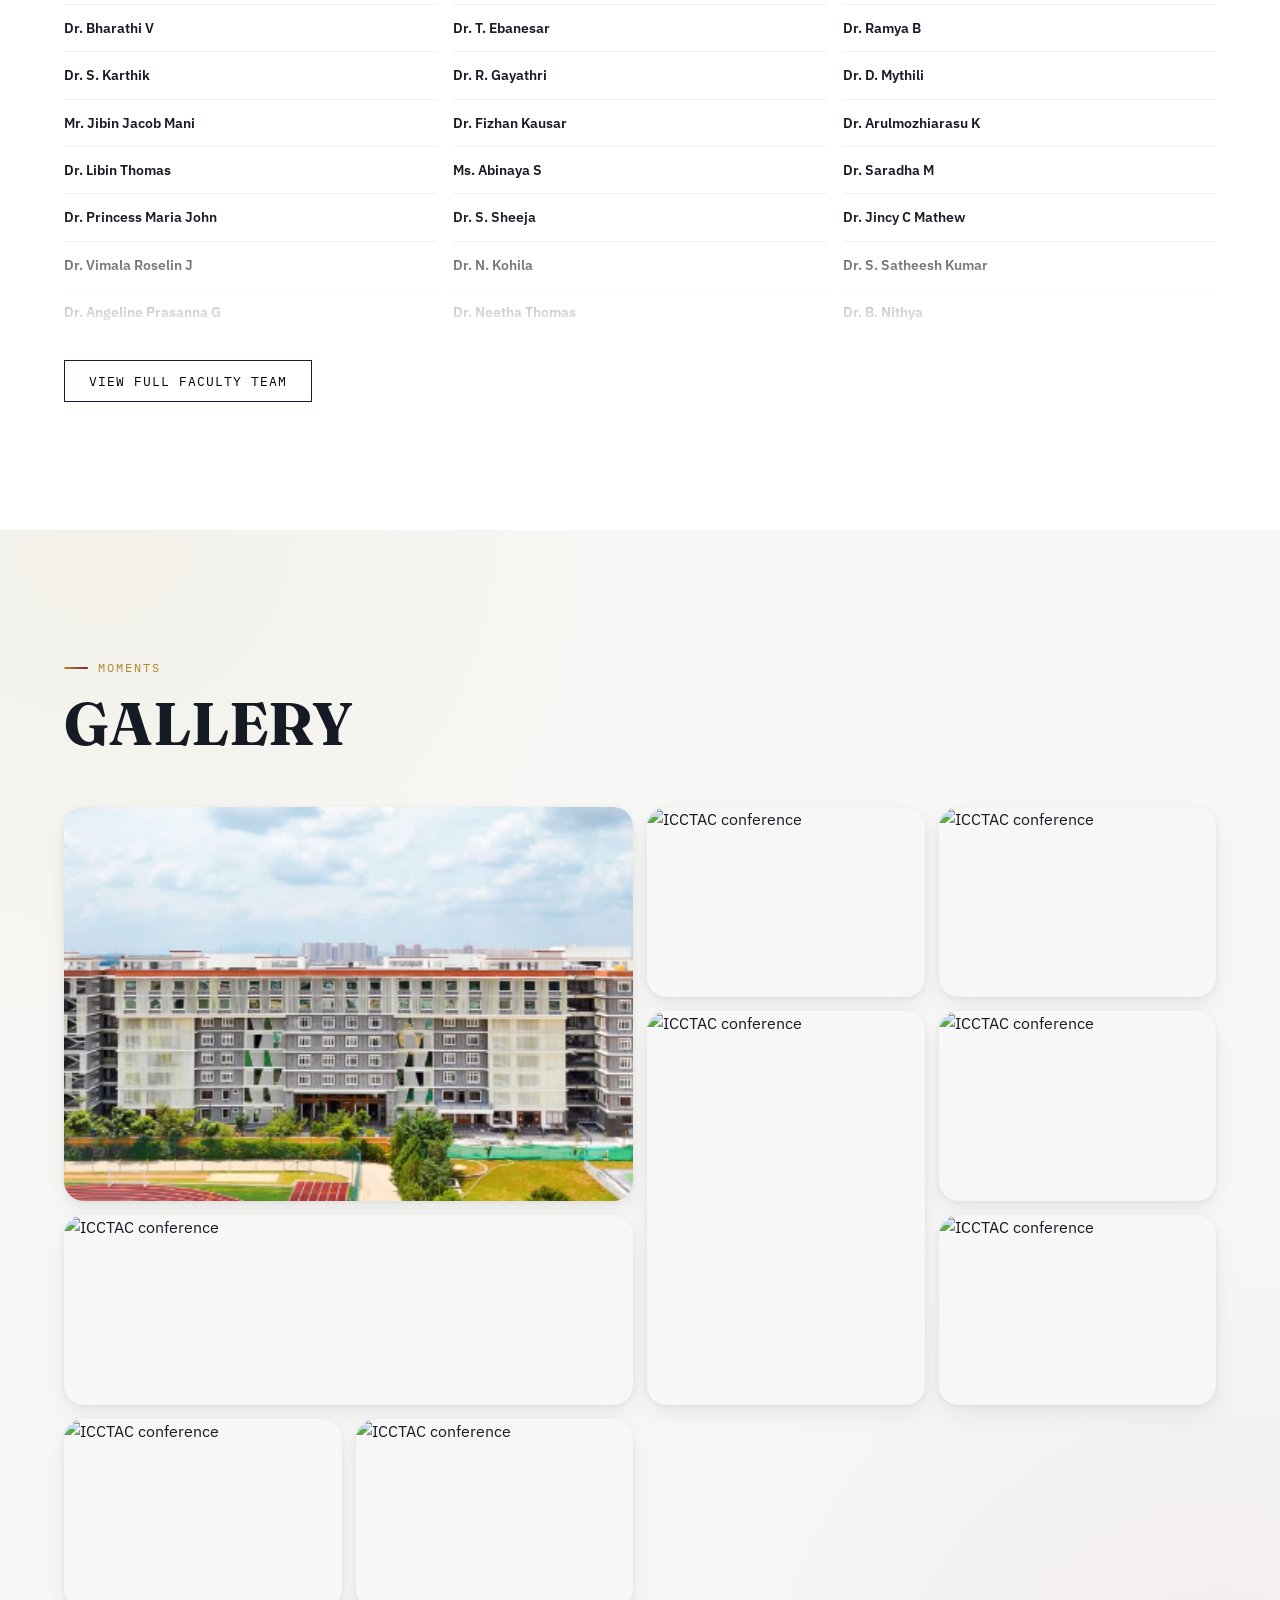
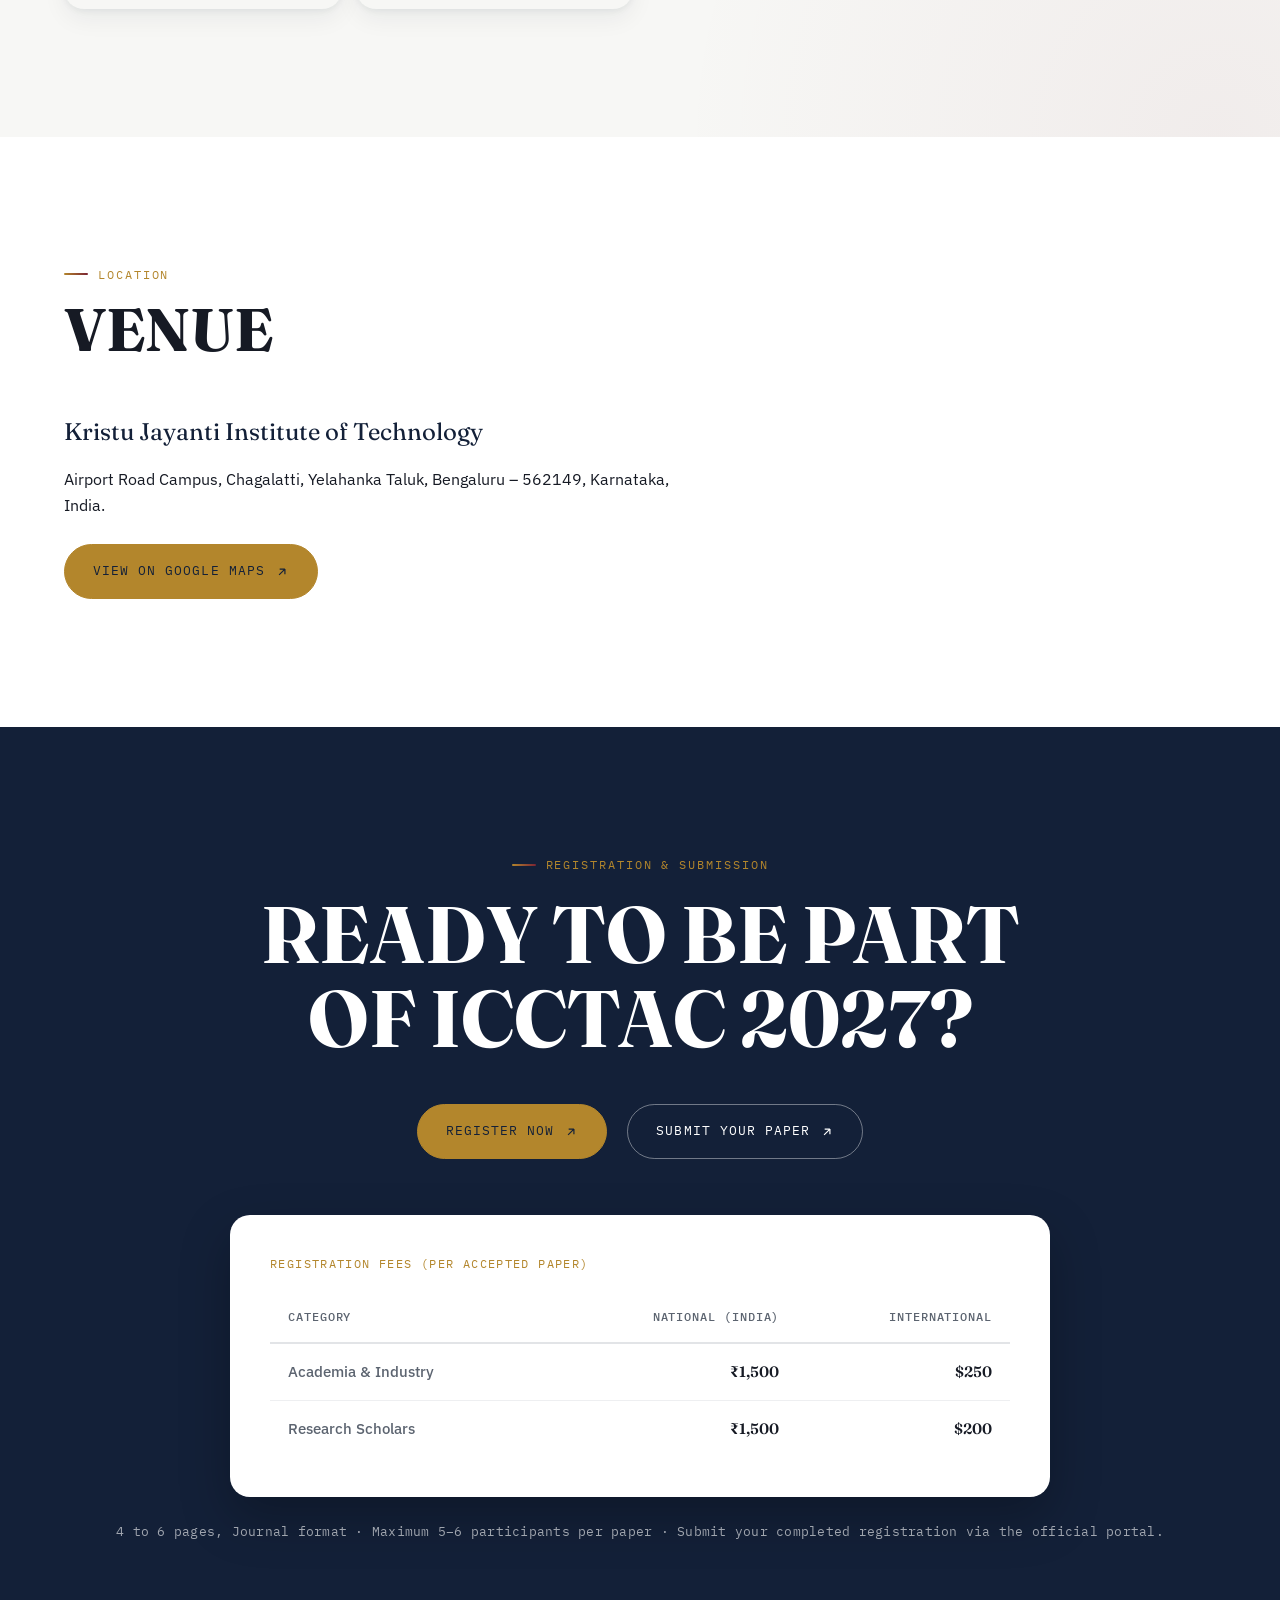
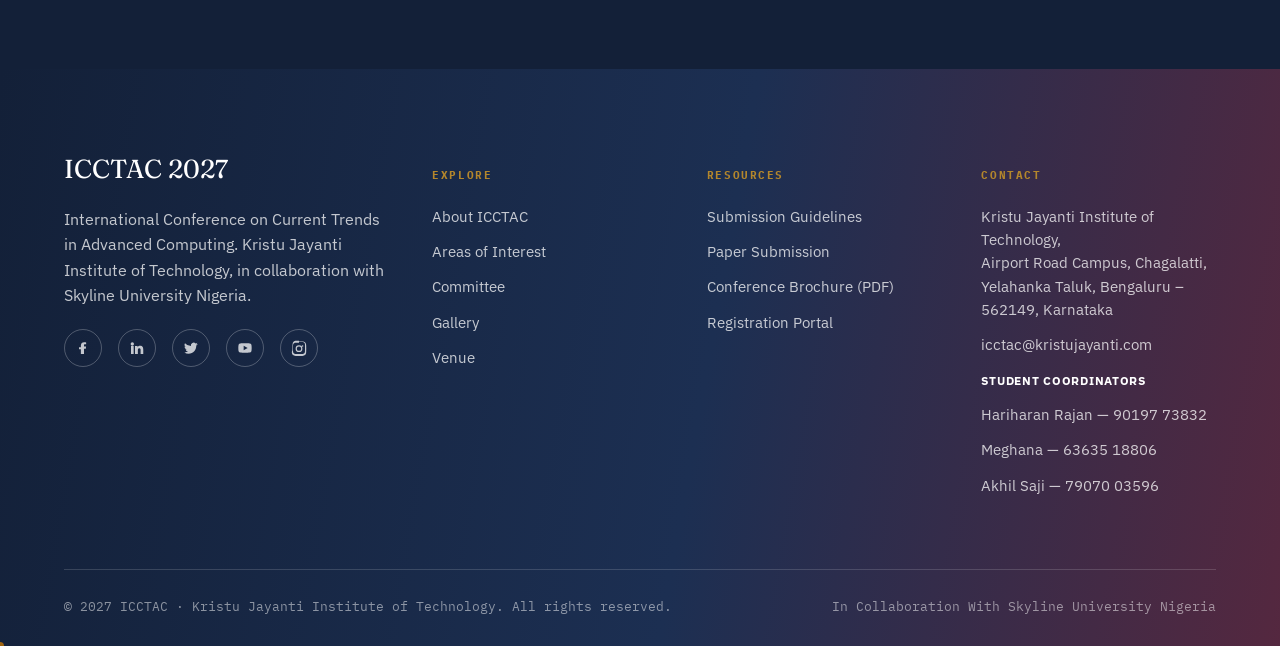
==== commit 47b6f17b: "Bolder modern visual pass: larger 20px rounded corners, glowing pulse on Register nav button, gradie" ====
--- a/index.html
+++ b/index.html
@@ -11,7 +11,7 @@
 <link rel="icon" href="data:image/svg+xml,%3Csvg xmlns='http://www.w3.org/2000/svg' viewBox='0 0 100 100'%3E%3Crect width='100' height='100' fill='%23132038'/%3E%3Ctext x='50' y='68' font-size='58' text-anchor='middle' fill='%23B3862C' font-family='Georgia,serif'%3EC%3C/text%3E%3C/svg%3E">
 <link rel="preconnect" href="https://fonts.googleapis.com">
 <link rel="preconnect" href="https://fonts.gstatic.com" crossorigin>
-<link rel="stylesheet" href="assets/css/style.css?v=19">
+<link rel="stylesheet" href="assets/css/style.css?v=21">
 </head>
 <body>
 <a href="#main" class="skip-link">Skip to content</a>
@@ -125,7 +125,7 @@
 </section>
 
 <!-- ============ ABOUT ============ -->
-<section class="section" id="about">
+<section class="section mesh-bg" id="about">
   <div class="container about-simple reveal">
     <p class="eyebrow">About the Conference</p>
     <h2>About ICCTAC</h2>
@@ -162,7 +162,7 @@
 </section>
 
 <!-- ============ IMPORTANT DATES ============ -->
-<section class="section" id="dates">
+<section class="section mesh-bg" id="dates">
   <div class="container">
     <div class="section-head reveal">
       <div>
--- a/assets/css/style.css
+++ b/assets/css/style.css
@@ -21,10 +21,20 @@
 
   --container: 1320px;
   --pad: clamp(20px, 5vw, 64px);
-  --radius: 12px;
+  --radius: 20px;
   --shadow-card: 0 2px 6px rgba(19,32,56,0.06), 0 10px 24px rgba(19,32,56,0.06);
   --gradient-brand: linear-gradient(100deg, var(--navy) 0%, #1c2f52 55%, var(--maroon) 130%);
 }
+
+/* ---------- Aurora / mesh backdrop (modern accent) ---------- */
+.section{ position:relative; }
+.section.mesh-bg{ overflow:hidden; }
+.section.mesh-bg::before, .section.mesh-bg::after{
+  content:''; position:absolute; border-radius:50%; filter:blur(90px); z-index:0; pointer-events:none;
+}
+.section.mesh-bg::before{ width:420px; height:420px; background:rgba(179,134,44,0.16); top:-120px; left:-100px; }
+.section.mesh-bg::after{ width:480px; height:480px; background:rgba(122,35,51,0.14); bottom:-160px; right:-120px; }
+.section.mesh-bg > .container, .section.mesh-bg > .cfp-banner{ position:relative; z-index:1; }
 
 *,*::before,*::after{ box-sizing:border-box; }
 html{ scroll-behavior:smooth; -webkit-text-size-adjust:100%; overflow-x:hidden; }
@@ -65,7 +75,12 @@
 .eyebrow::before{ content:''; width:24px; height:2px; background:linear-gradient(90deg, var(--brass), var(--maroon)); display:inline-block; border-radius:2px; }
 
 .section{ padding:clamp(64px,10vw,140px) 0; position:relative; }
-.section-alt{ background:var(--bg-alt); }
+.section-alt{
+  background:
+    radial-gradient(1200px circle at 8% 0%, rgba(179,134,44,0.06), transparent 45%),
+    radial-gradient(1200px circle at 95% 100%, rgba(122,35,51,0.05), transparent 45%),
+    var(--bg-alt);
+}
 .section-navy{ background:var(--navy); color:#fff; }
 .section-navy .muted{ color:rgba(255,255,255,0.6); }
 .section-navy .eyebrow{ color:var(--brass); }
@@ -166,7 +181,12 @@
   content:''; position:absolute; left:0; bottom:0; width:0; height:1px; background:var(--brass); transition:width .25s ease;
 }
 .nav-links a:not(.btn):hover::after{ width:100%; }
-.nav-cta{ padding:12px 20px; }
+.nav-cta{ padding:12px 20px; position:relative; box-shadow:0 0 0 0 rgba(179,134,44,0.5); animation:navPulse 2.6s ease-out infinite; }
+@keyframes navPulse{
+  0%{ box-shadow:0 0 0 0 rgba(179,134,44,0.45); }
+  70%{ box-shadow:0 0 0 12px rgba(179,134,44,0); }
+  100%{ box-shadow:0 0 0 0 rgba(179,134,44,0); }
+}
 .nav-toggle{ display:none; background:none; border:none; padding:8px; z-index:1001; }
 .nav-toggle .bar{ display:block; width:26px; height:2px; background:#fff; margin:6px 0; transition:transform .3s ease, opacity .3s ease; }
 .nav-toggle[aria-expanded="true"] .bar:nth-child(1){ transform:translateY(8px) rotate(45deg); }
@@ -316,7 +336,7 @@
 .dates-card-head .bar{ width:4px; height:28px; background:var(--brass); border-radius:2px; flex:none; }
 .dates-card-head h3{ font-family:var(--f-head); font-size:clamp(22px,2.6vw,30px); font-weight:700; }
 .dates-row{ display:grid; grid-template-columns:repeat(auto-fit, minmax(180px,1fr)); gap:16px; }
-.date-chip{ background:var(--bg-alt); border-radius:8px; padding:22px 20px; }
+.date-chip{ background:var(--bg-alt); border-radius:14px; padding:22px 20px; }
 .date-chip .dc-date{ font-family:var(--f-head); font-weight:700; font-size:17px; color:var(--navy); margin-bottom:8px; line-height:1.3; }
 .date-chip .dc-label{ font-size:13.5px; color:var(--muted); line-height:1.4; }
 .date-chip.is-final{ background:var(--navy); }
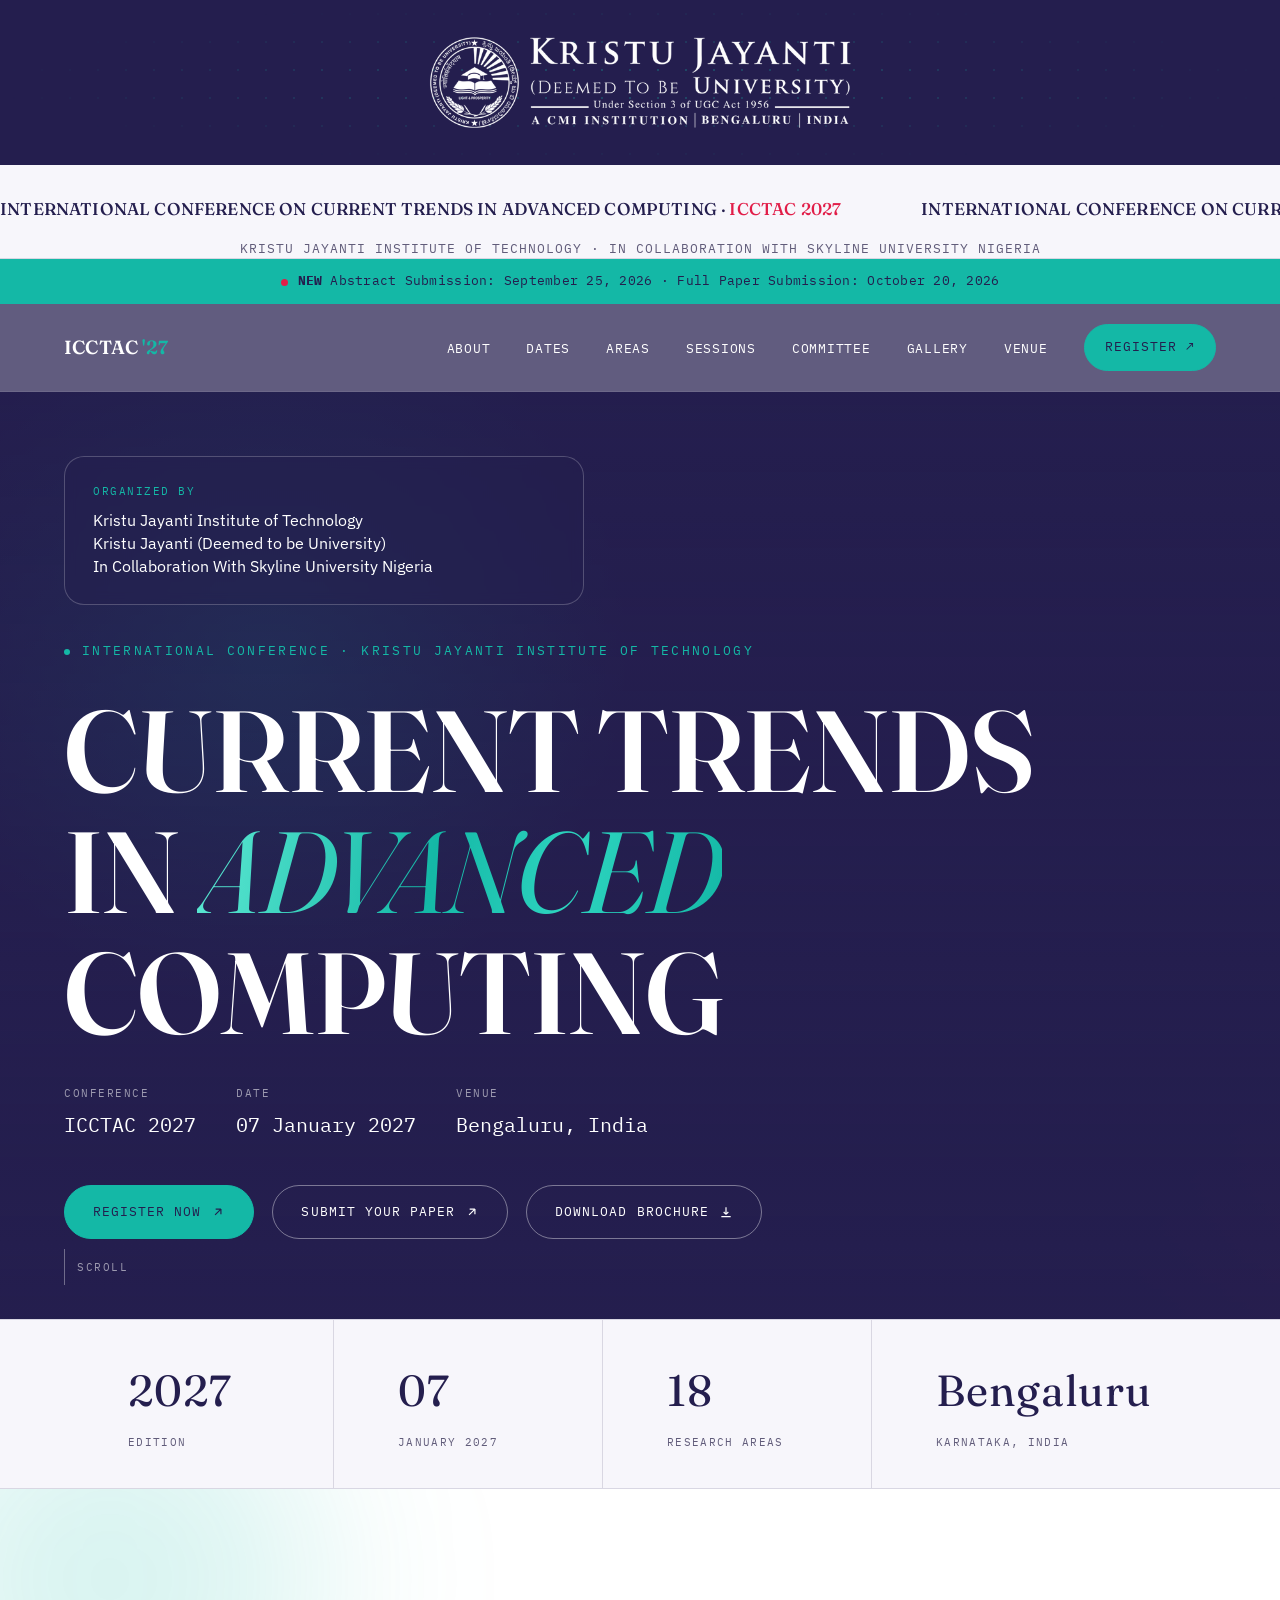
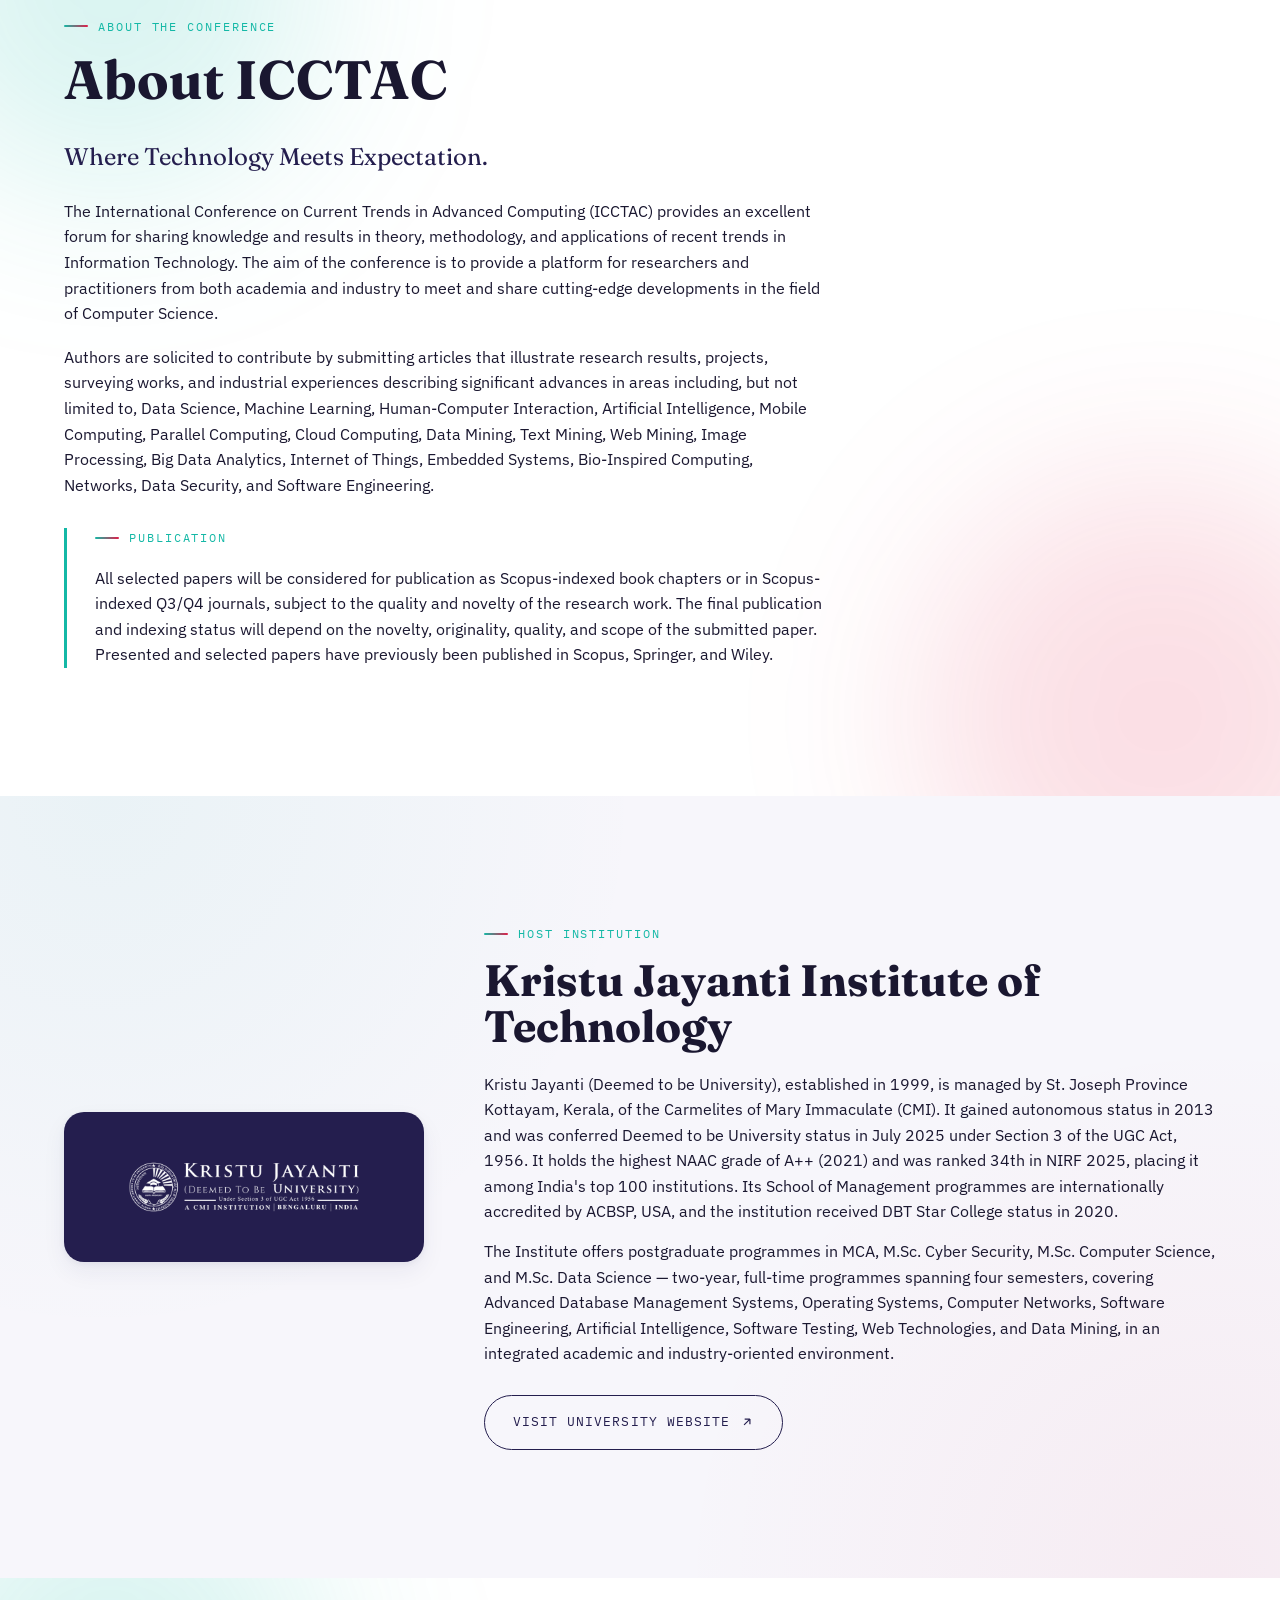
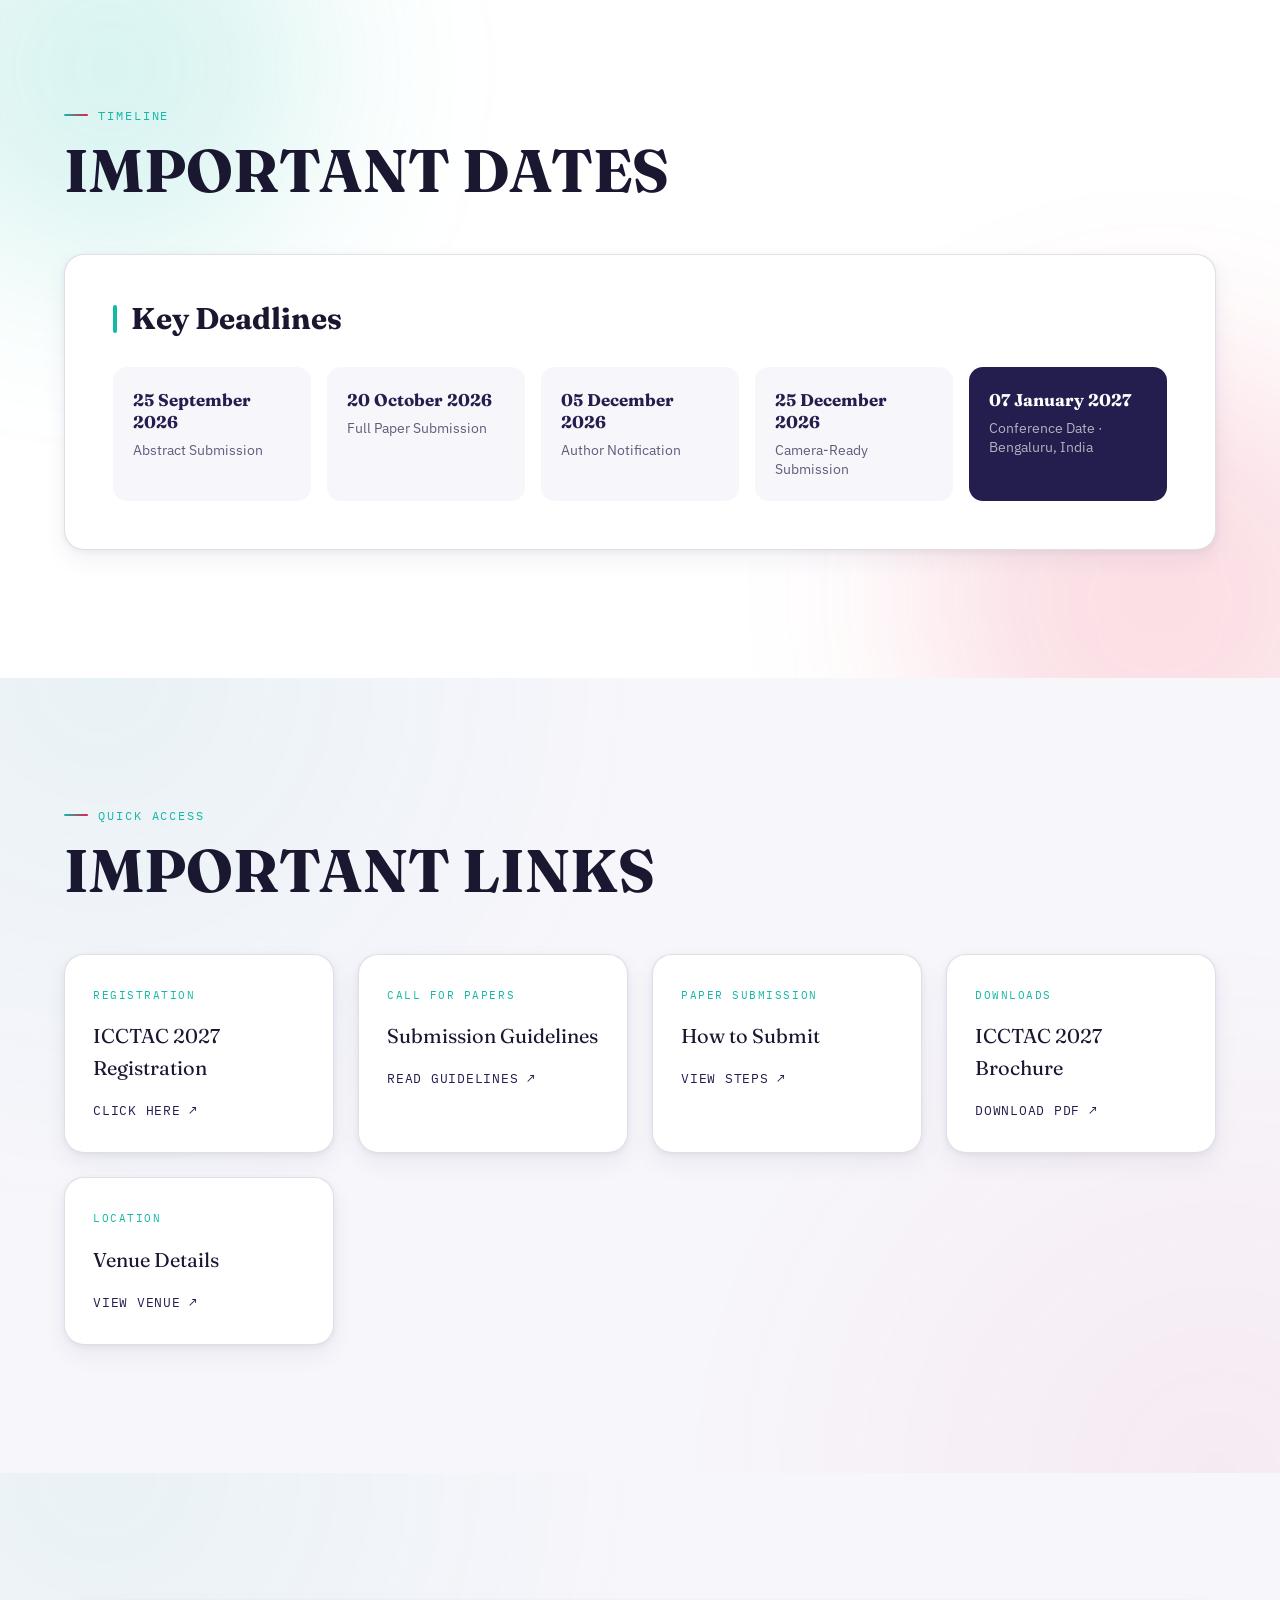
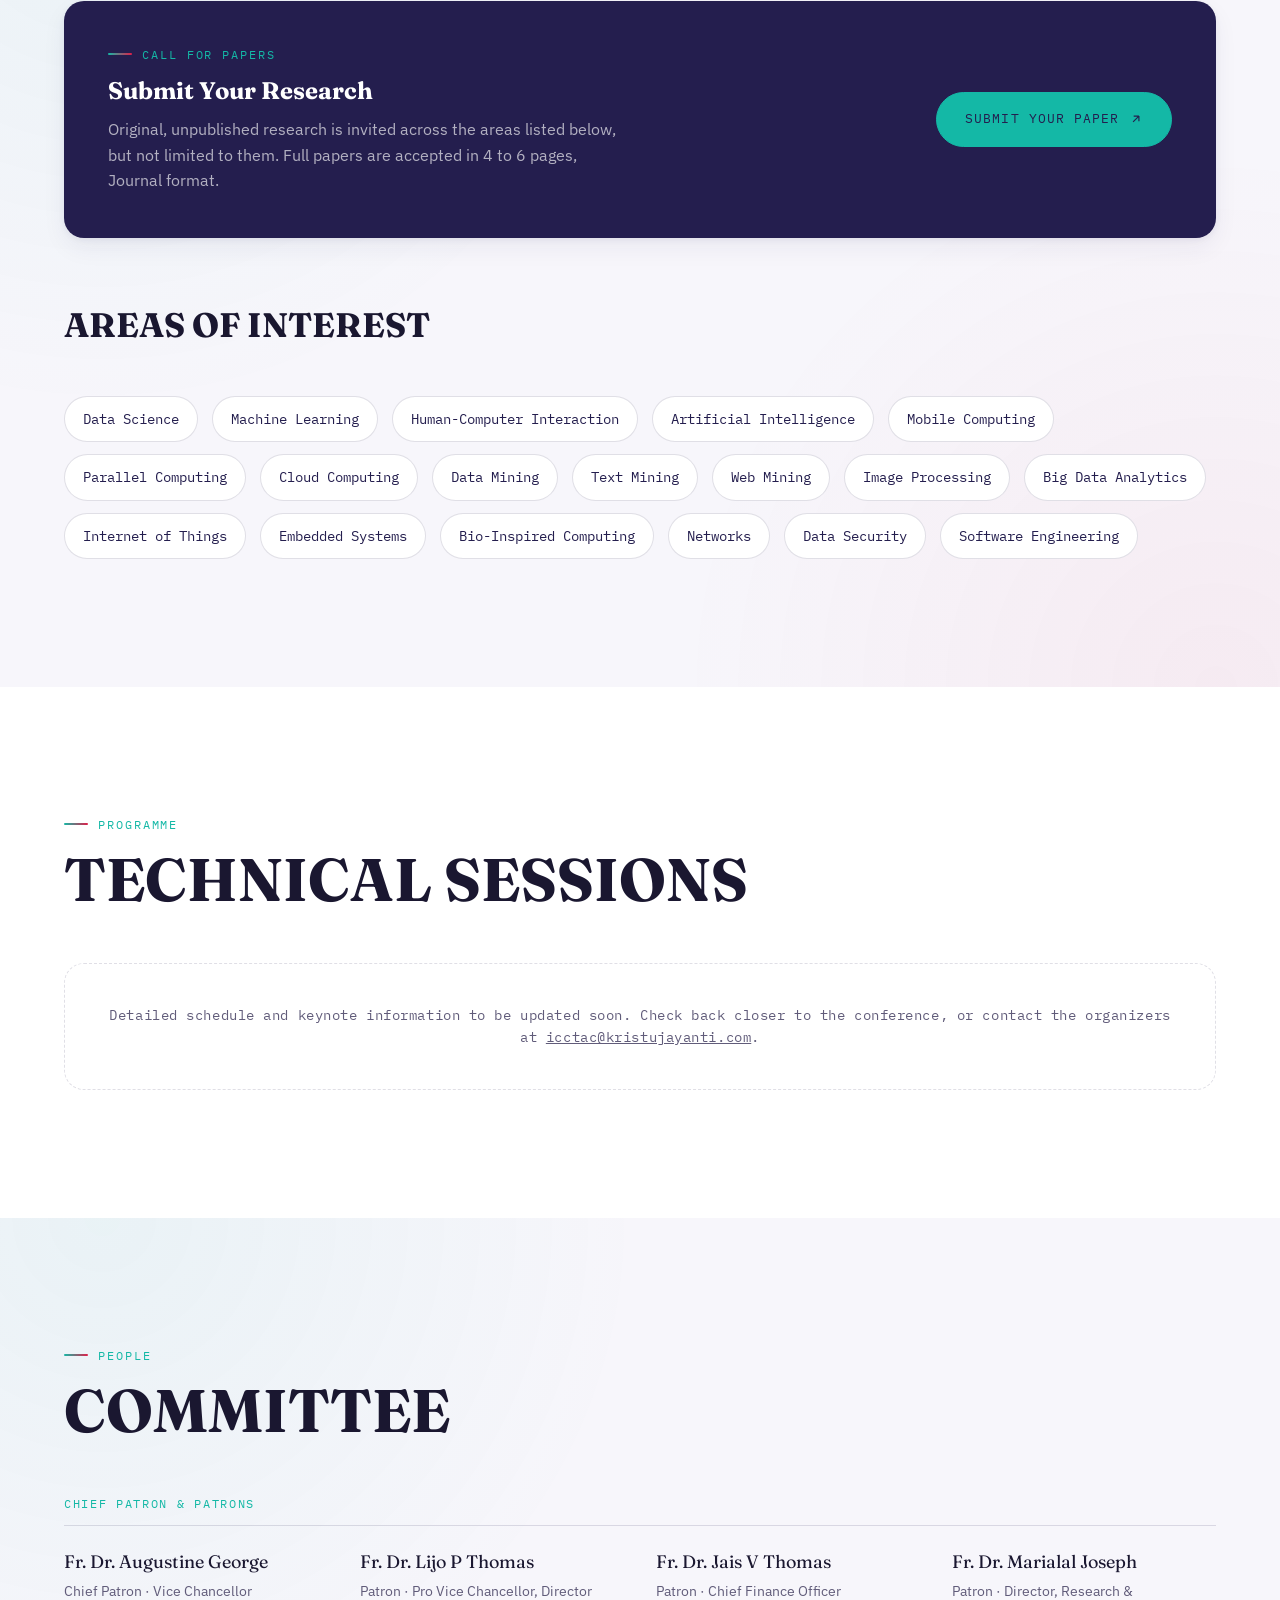
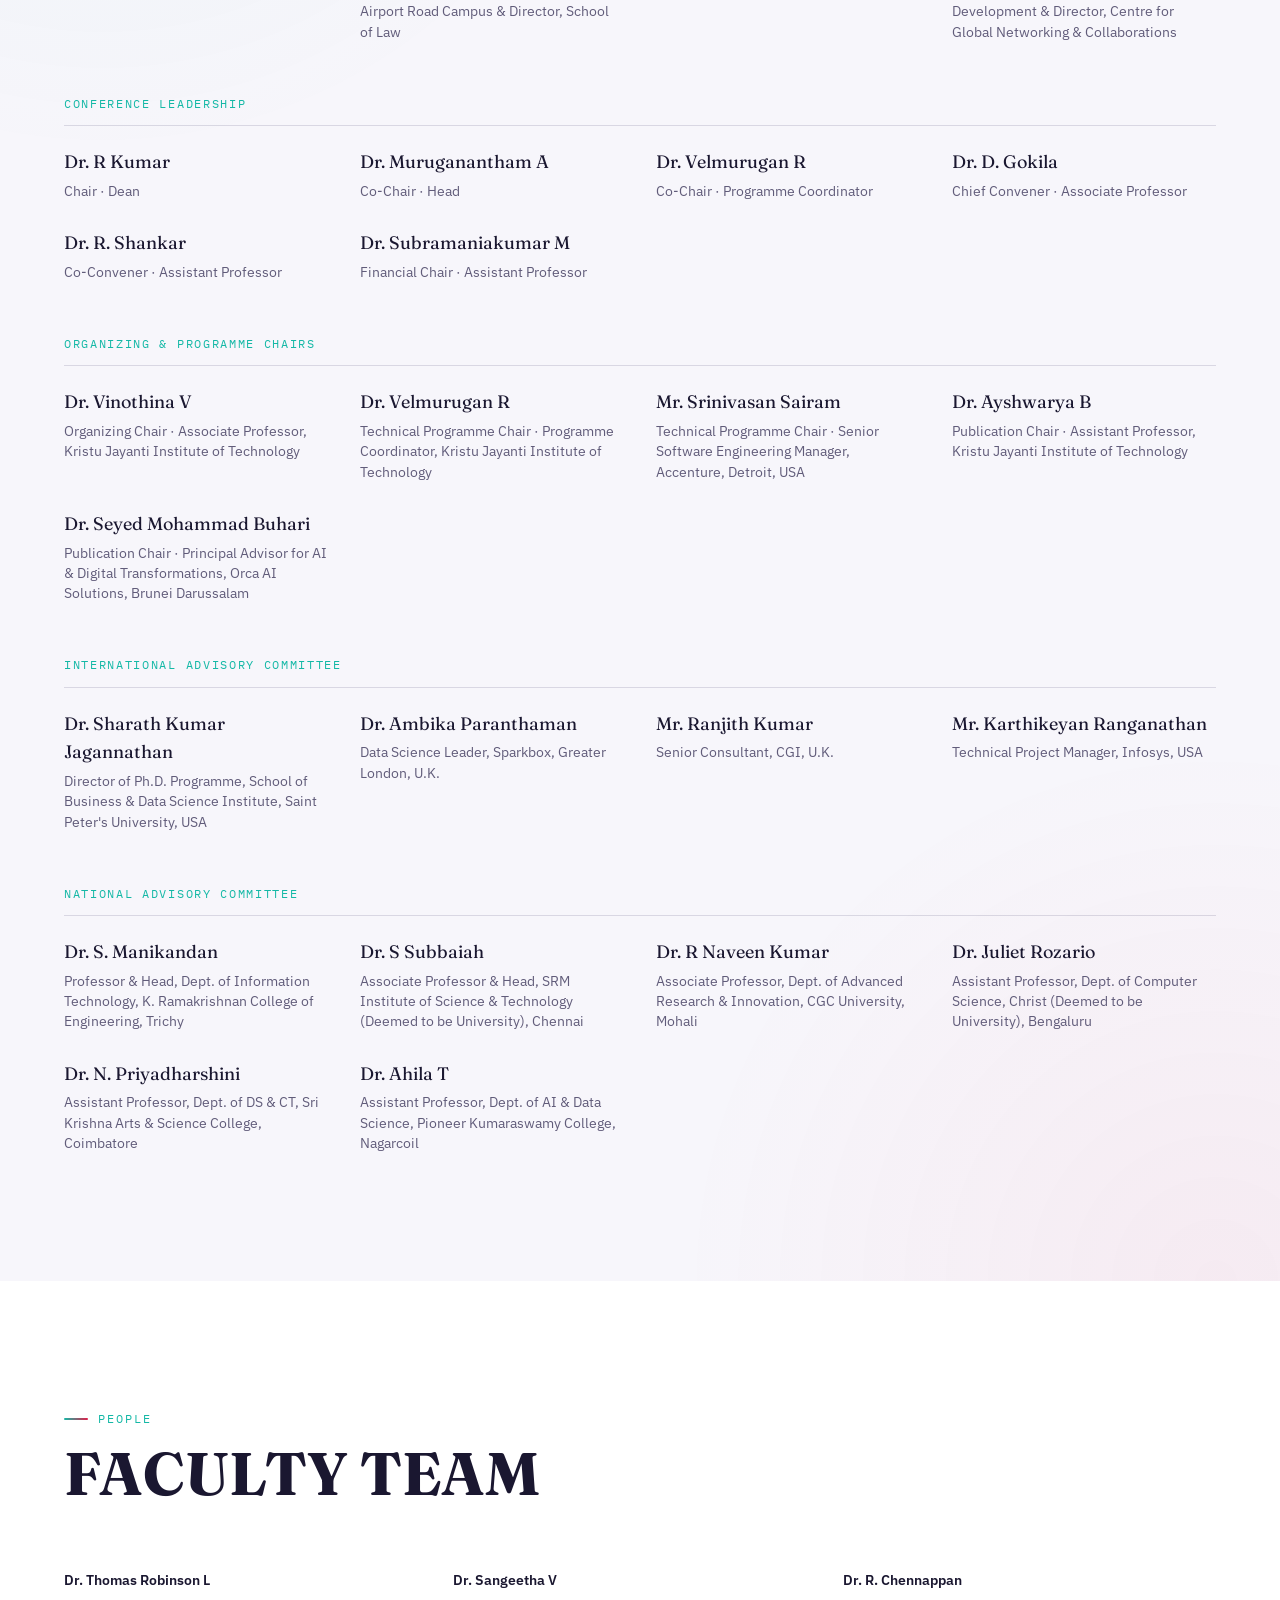
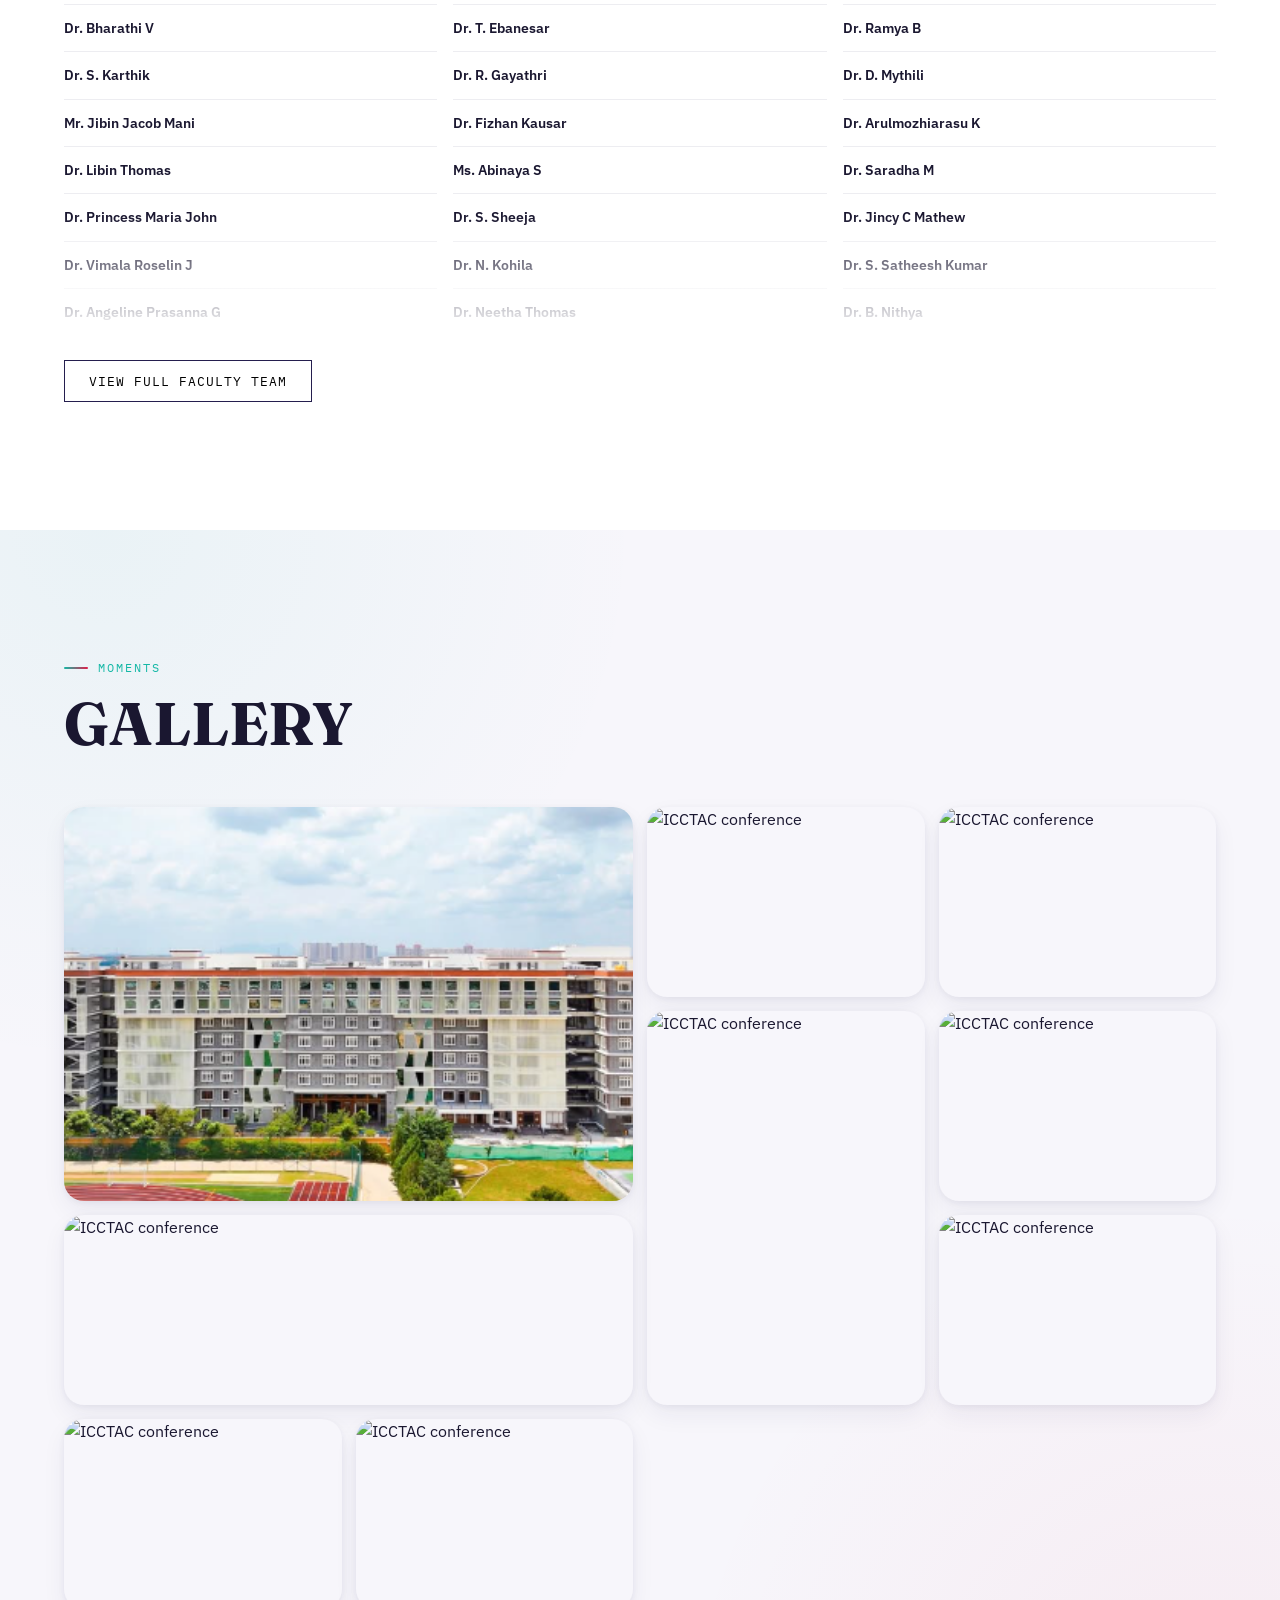
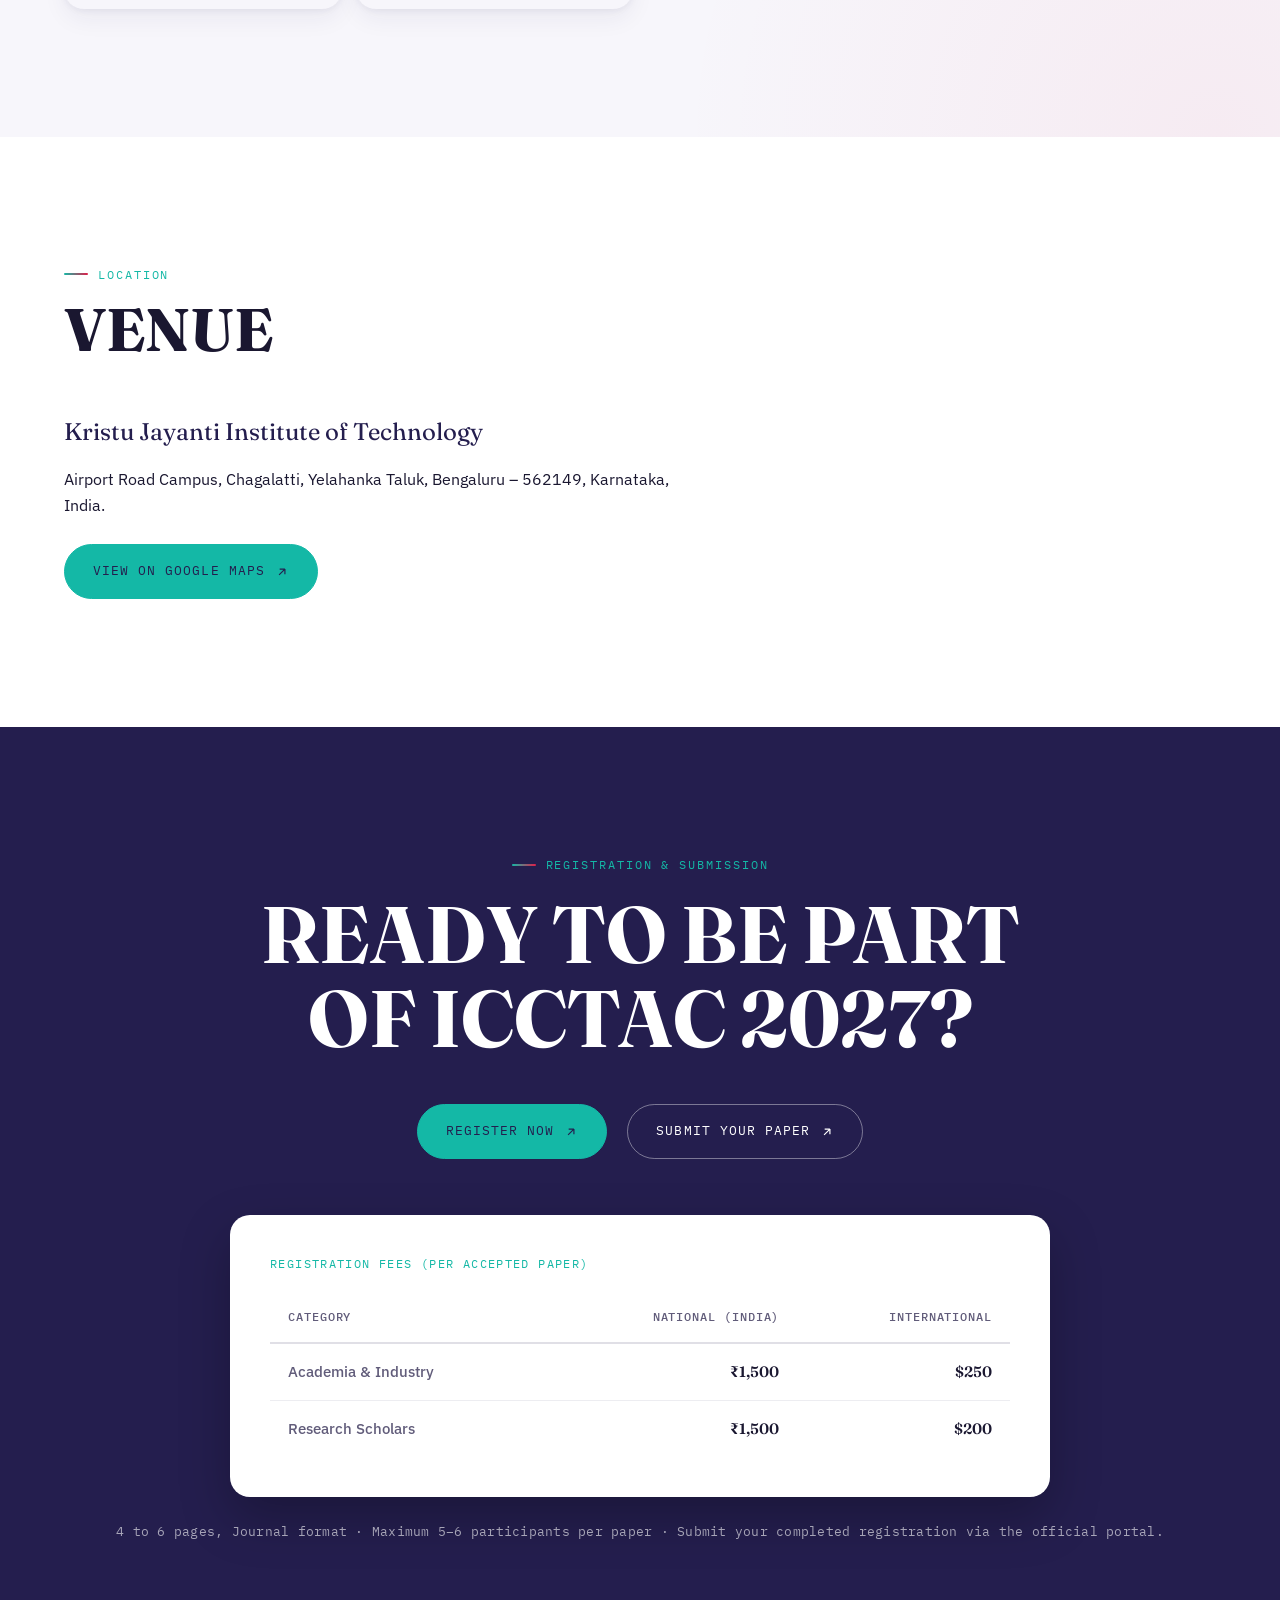
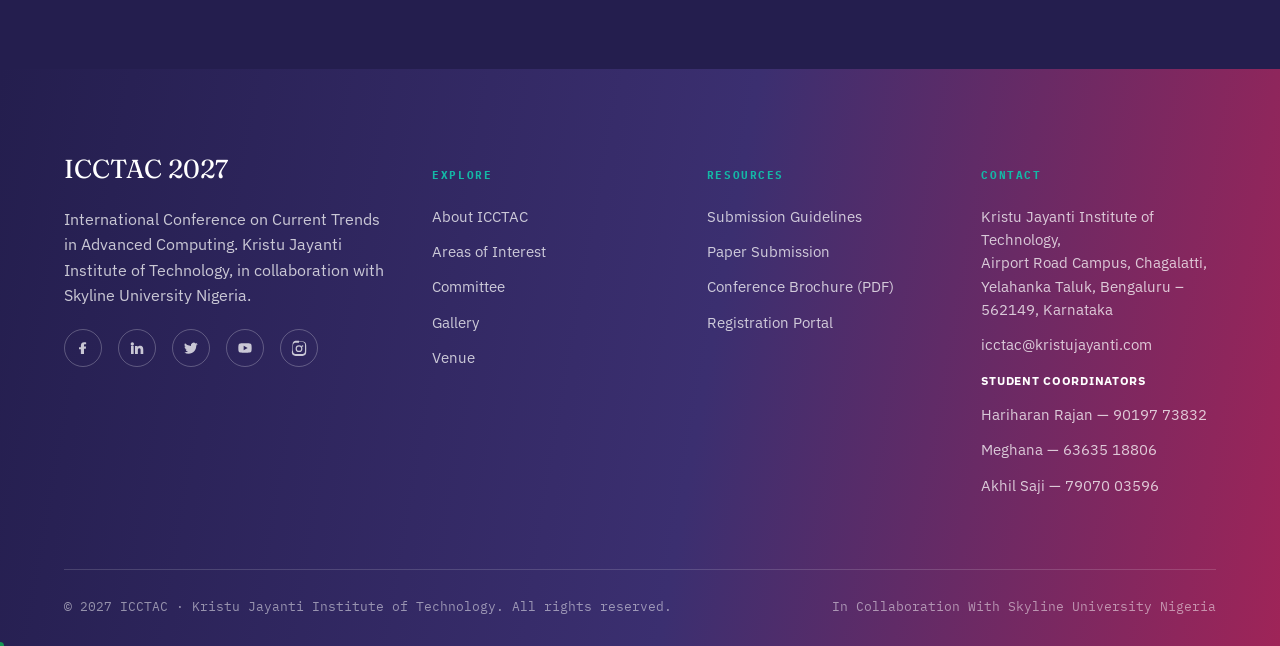
==== commit f6125c56: "Change color palette: deep indigo primary, teal accent, rose secondary (replacing navy/brass/maroon)" ====
--- a/index.html
+++ b/index.html
@@ -8,10 +8,10 @@
 <meta property="og:title" content="ICCTAC 2027 — Current Trends in Advanced Computing">
 <meta property="og:description" content="International Conference on Current Trends in Advanced Computing. 7 January 2027, Bengaluru, India.">
 <meta property="og:type" content="website">
-<link rel="icon" href="data:image/svg+xml,%3Csvg xmlns='http://www.w3.org/2000/svg' viewBox='0 0 100 100'%3E%3Crect width='100' height='100' fill='%23132038'/%3E%3Ctext x='50' y='68' font-size='58' text-anchor='middle' fill='%23B3862C' font-family='Georgia,serif'%3EC%3C/text%3E%3C/svg%3E">
+<link rel="icon" href="data:image/svg+xml,%3Csvg xmlns='http://www.w3.org/2000/svg' viewBox='0 0 100 100'%3E%3Crect width='100' height='100' fill='%23241E4E'/%3E%3Ctext x='50' y='68' font-size='58' text-anchor='middle' fill='%2314B8A6' font-family='Georgia,serif'%3EC%3C/text%3E%3C/svg%3E">
 <link rel="preconnect" href="https://fonts.googleapis.com">
 <link rel="preconnect" href="https://fonts.gstatic.com" crossorigin>
-<link rel="stylesheet" href="assets/css/style.css?v=21">
+<link rel="stylesheet" href="assets/css/style.css?v=22">
 </head>
 <body>
 <a href="#main" class="skip-link">Skip to content</a>
--- a/assets/css/style.css
+++ b/assets/css/style.css
@@ -5,15 +5,15 @@
 @import url('https://fonts.googleapis.com/css2?family=Fraunces:ital,opsz,wght@0,9..144,300;0,9..144,400;0,9..144,500;0,9..144,600;0,9..144,700;1,9..144,400&family=IBM+Plex+Sans:wght@300;400;500;600;700&family=IBM+Plex+Mono:wght@400;500&display=swap');
 
 :root{
-  --navy:#132038;
-  --brass:#B3862C;
-  --maroon:#7A2333;
+  --navy:#241E4E;
+  --brass:#14B8A6;
+  --maroon:#E11D48;
   --bg:#FFFFFF;
-  --bg-alt:#F7F7F5;
-  --text:#161A24;
-  --muted:#5C6470;
-  --line:rgba(19,32,56,0.12);
-  --line-soft:rgba(19,32,56,0.07);
+  --bg-alt:#F7F6FB;
+  --text:#1A1730;
+  --muted:#615C7A;
+  --line:rgba(36,30,78,0.14);
+  --line-soft:rgba(36,30,78,0.08);
 
   --f-head:'Fraunces', Georgia, serif;
   --f-body:'IBM Plex Sans', -apple-system, BlinkMacSystemFont, sans-serif;
@@ -22,8 +22,8 @@
   --container: 1320px;
   --pad: clamp(20px, 5vw, 64px);
   --radius: 20px;
-  --shadow-card: 0 2px 6px rgba(19,32,56,0.06), 0 10px 24px rgba(19,32,56,0.06);
-  --gradient-brand: linear-gradient(100deg, var(--navy) 0%, #1c2f52 55%, var(--maroon) 130%);
+  --shadow-card: 0 2px 6px rgba(36,30,78,0.06), 0 10px 24px rgba(36,30,78,0.06);
+  --gradient-brand: linear-gradient(100deg, var(--navy) 0%, #3b2f70 55%, var(--maroon) 130%);
 }
 
 /* ---------- Aurora / mesh backdrop (modern accent) ---------- */
@@ -32,8 +32,8 @@
 .section.mesh-bg::before, .section.mesh-bg::after{
   content:''; position:absolute; border-radius:50%; filter:blur(90px); z-index:0; pointer-events:none;
 }
-.section.mesh-bg::before{ width:420px; height:420px; background:rgba(179,134,44,0.16); top:-120px; left:-100px; }
-.section.mesh-bg::after{ width:480px; height:480px; background:rgba(122,35,51,0.14); bottom:-160px; right:-120px; }
+.section.mesh-bg::before{ width:420px; height:420px; background:rgba(20,184,166,0.16); top:-120px; left:-100px; }
+.section.mesh-bg::after{ width:480px; height:480px; background:rgba(225,29,72,0.14); bottom:-160px; right:-120px; }
 .section.mesh-bg > .container, .section.mesh-bg > .cfp-banner{ position:relative; z-index:1; }
 
 *,*::before,*::after{ box-sizing:border-box; }
@@ -77,8 +77,8 @@
 .section{ padding:clamp(64px,10vw,140px) 0; position:relative; }
 .section-alt{
   background:
-    radial-gradient(1200px circle at 8% 0%, rgba(179,134,44,0.06), transparent 45%),
-    radial-gradient(1200px circle at 95% 100%, rgba(122,35,51,0.05), transparent 45%),
+    radial-gradient(1200px circle at 8% 0%, rgba(20,184,166,0.06), transparent 45%),
+    radial-gradient(1200px circle at 95% 100%, rgba(225,29,72,0.05), transparent 45%),
     var(--bg-alt);
 }
 .section-navy{ background:var(--navy); color:#fff; }
@@ -105,10 +105,10 @@
   white-space:nowrap;
 }
 .btn svg{ transition:transform .25s ease; width:14px; height:14px; flex:none; }
-.btn:hover{ background:var(--navy); color:#fff; transform:translateY(-2px); box-shadow:0 10px 24px rgba(19,32,56,0.25); }
+.btn:hover{ background:var(--navy); color:#fff; transform:translateY(-2px); box-shadow:0 10px 24px rgba(36,30,78,0.25); }
 .btn:hover svg{ transform:translate(3px,-3px); }
 .btn-solid{ background:var(--brass); border-color:var(--brass); color:var(--navy); }
-.btn-solid:hover{ background:var(--maroon); border-color:var(--maroon); color:#fff; box-shadow:0 10px 30px rgba(179,134,44,0.35); }
+.btn-solid:hover{ background:var(--maroon); border-color:var(--maroon); color:#fff; box-shadow:0 10px 30px rgba(20,184,166,0.35); }
 .btn-ghost-light{ border-color:rgba(255,255,255,0.4); color:#fff; }
 .btn-ghost-light:hover{ background:#fff; color:var(--navy); }
 .btn-block{ width:100%; justify-content:center; }
@@ -119,7 +119,7 @@
 }
 .identity-bar::before{
   content:''; position:absolute; inset:0;
-  background-image: radial-gradient(rgba(179,134,44,0.35) 1px, transparent 1px);
+  background-image: radial-gradient(rgba(20,184,166,0.35) 1px, transparent 1px);
   background-size: 28px 28px;
   -webkit-mask-image: radial-gradient(ellipse at center, rgba(0,0,0,0.9) 0%, transparent 72%);
   mask-image: radial-gradient(ellipse at center, rgba(0,0,0,0.9) 0%, transparent 72%);
@@ -160,14 +160,14 @@
   position:sticky; top:0; left:0; right:0; z-index:900;
   display:flex; align-items:center; justify-content:space-between;
   padding:20px var(--pad);
-  background:rgba(19,32,56,0.72);
+  background:rgba(36,30,78,0.72);
   backdrop-filter:blur(16px) saturate(160%); -webkit-backdrop-filter:blur(16px) saturate(160%);
   border-bottom:1px solid rgba(255,255,255,0.08);
   transition:padding .3s ease, box-shadow .3s ease, background .3s ease;
 }
 .nav.scrolled{
   padding:12px var(--pad);
-  background:rgba(19,32,56,0.92);
+  background:rgba(36,30,78,0.92);
   box-shadow:0 8px 24px rgba(0,0,0,0.18);
 }
 .nav-logo{ font-family:var(--f-head); font-weight:600; font-size:19px; letter-spacing:0.01em; color:#fff; }
@@ -181,11 +181,11 @@
   content:''; position:absolute; left:0; bottom:0; width:0; height:1px; background:var(--brass); transition:width .25s ease;
 }
 .nav-links a:not(.btn):hover::after{ width:100%; }
-.nav-cta{ padding:12px 20px; position:relative; box-shadow:0 0 0 0 rgba(179,134,44,0.5); animation:navPulse 2.6s ease-out infinite; }
+.nav-cta{ padding:12px 20px; position:relative; box-shadow:0 0 0 0 rgba(20,184,166,0.5); animation:navPulse 2.6s ease-out infinite; }
 @keyframes navPulse{
-  0%{ box-shadow:0 0 0 0 rgba(179,134,44,0.45); }
-  70%{ box-shadow:0 0 0 12px rgba(179,134,44,0); }
-  100%{ box-shadow:0 0 0 0 rgba(179,134,44,0); }
+  0%{ box-shadow:0 0 0 0 rgba(20,184,166,0.45); }
+  70%{ box-shadow:0 0 0 12px rgba(20,184,166,0); }
+  100%{ box-shadow:0 0 0 0 rgba(20,184,166,0); }
 }
 .nav-toggle{ display:none; background:none; border:none; padding:8px; z-index:1001; }
 .nav-toggle .bar{ display:block; width:26px; height:2px; background:#fff; margin:6px 0; transition:transform .3s ease, opacity .3s ease; }
@@ -235,9 +235,9 @@
 .hero-noise{
   position:absolute; inset:0;
   background:
-    linear-gradient(180deg, rgba(19,32,56,0.72), rgba(19,32,56,0.55) 40%, rgba(19,32,56,0.88)),
-    radial-gradient(600px circle at 15% 20%, rgba(179,134,44,0.22), transparent 60%),
-    radial-gradient(700px circle at 85% 80%, rgba(122,35,51,0.28), transparent 60%);
+    linear-gradient(180deg, rgba(36,30,78,0.72), rgba(36,30,78,0.55) 40%, rgba(36,30,78,0.88)),
+    radial-gradient(600px circle at 15% 20%, rgba(20,184,166,0.22), transparent 60%),
+    radial-gradient(700px circle at 85% 80%, rgba(225,29,72,0.28), transparent 60%);
   background-size: 100% 100%, 140% 140%, 140% 140%;
   animation: heroGlow 16s ease-in-out infinite alternate;
 }
@@ -248,7 +248,7 @@
 .hero-inner{ position:relative; z-index:2; width:100%; padding-top:64px; padding-bottom:80px; }
 .hero-org{
   display:grid; gap:22px; margin-bottom:36px; padding:26px 28px; border:1px solid rgba(255,255,255,0.22);
-  background:rgba(19,32,56,0.4); backdrop-filter:blur(6px); max-width:520px; border-radius:var(--radius);
+  background:rgba(36,30,78,0.4); backdrop-filter:blur(6px); max-width:520px; border-radius:var(--radius);
 }
 .hero-org .org-label{ font-family:var(--f-mono); font-size:11px; letter-spacing:0.14em; text-transform:uppercase; color:var(--brass); margin-bottom:8px; }
 .hero-org .org-value{ font-size:15.5px; line-height:1.5; }
@@ -261,7 +261,7 @@
 }
 .hero-title em{
   font-style:italic; font-weight:400;
-  background:linear-gradient(100deg, #d9a63f 0%, var(--brass) 45%, #e8b95a 70%, var(--brass) 100%);
+  background:linear-gradient(100deg, #5eead4 0%, var(--brass) 45%, #2dd4bf 70%, var(--brass) 100%);
   -webkit-background-clip:text; background-clip:text; color:transparent;
 }
 .hero-title .line{ display:block; overflow:hidden; }
@@ -360,7 +360,7 @@
   border-radius:var(--radius); box-shadow:var(--shadow-card);
   transition:border-color .25s ease, transform .25s ease, box-shadow .25s ease;
 }
-.link-card:hover{ border-color:var(--brass); transform:translateY(-6px); box-shadow:0 6px 16px rgba(19,32,56,0.08), 0 20px 40px rgba(179,134,44,0.18); }
+.link-card:hover{ border-color:var(--brass); transform:translateY(-6px); box-shadow:0 6px 16px rgba(36,30,78,0.08), 0 20px 40px rgba(20,184,166,0.18); }
 .link-card .lc-label{ font-family:var(--f-mono); font-size:11px; letter-spacing:0.14em; text-transform:uppercase; color:var(--brass); }
 .link-card .lc-title{ font-family:var(--f-head); font-size:20px; }
 .link-card a{ font-family:var(--f-mono); font-size:12.5px; letter-spacing:0.06em; text-transform:uppercase; display:inline-flex; align-items:center; gap:8px; color:var(--navy); }
@@ -436,7 +436,7 @@
 .gallery-item{ overflow:hidden; position:relative; cursor:zoom-in; background:var(--bg-alt); border-radius:var(--radius); box-shadow:var(--shadow-card); }
 .gallery-item img{ width:100%; height:100%; object-fit:cover; transition:transform .6s cubic-bezier(.19,1,.22,1); }
 .gallery-item:hover img{ transform:scale(1.06); }
-.gallery-item::after{ content:''; position:absolute; inset:0; background:linear-gradient(transparent 60%, rgba(19,32,56,0.55)); opacity:0; transition:opacity .3s ease; }
+.gallery-item::after{ content:''; position:absolute; inset:0; background:linear-gradient(transparent 60%, rgba(36,30,78,0.55)); opacity:0; transition:opacity .3s ease; }
 .gallery-item:hover::after{ opacity:1; }
 .gallery-item.tall{ grid-row:span 2; }
 .gallery-item.wide{ grid-column:span 2; }
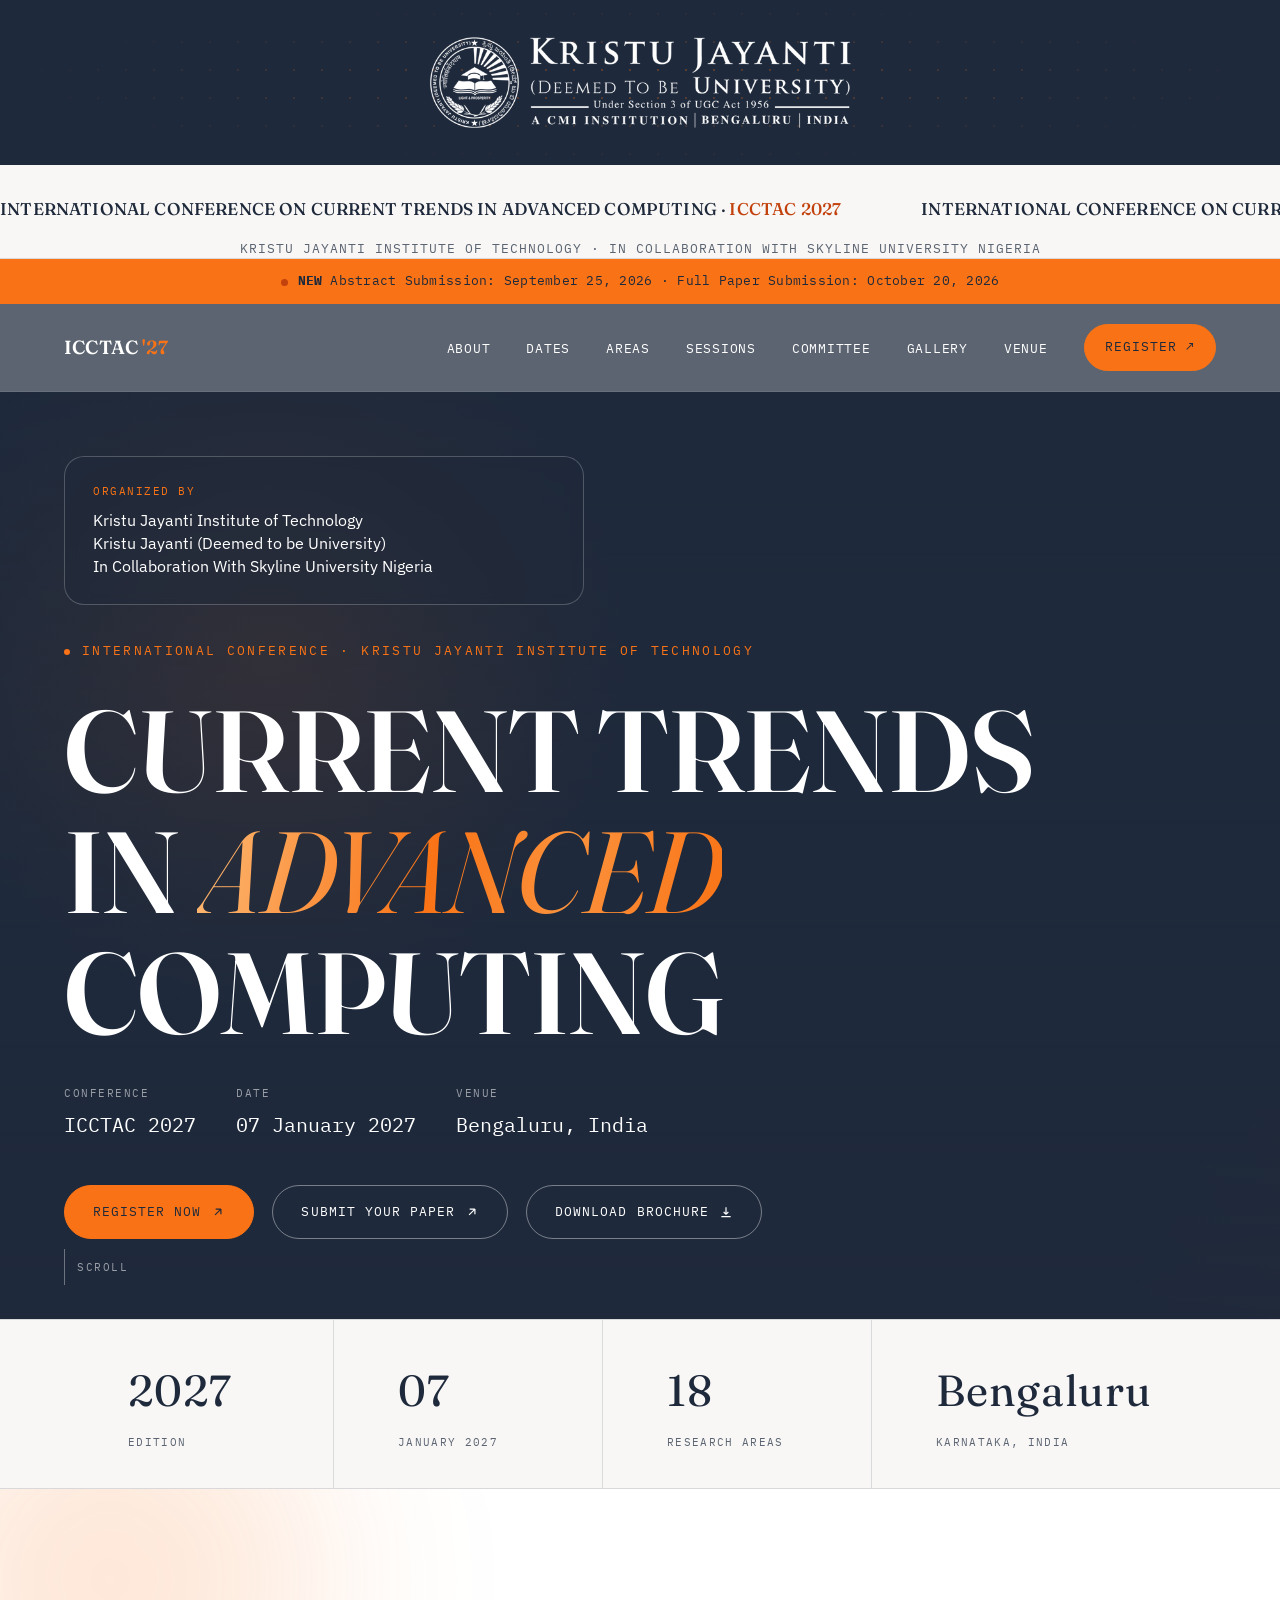
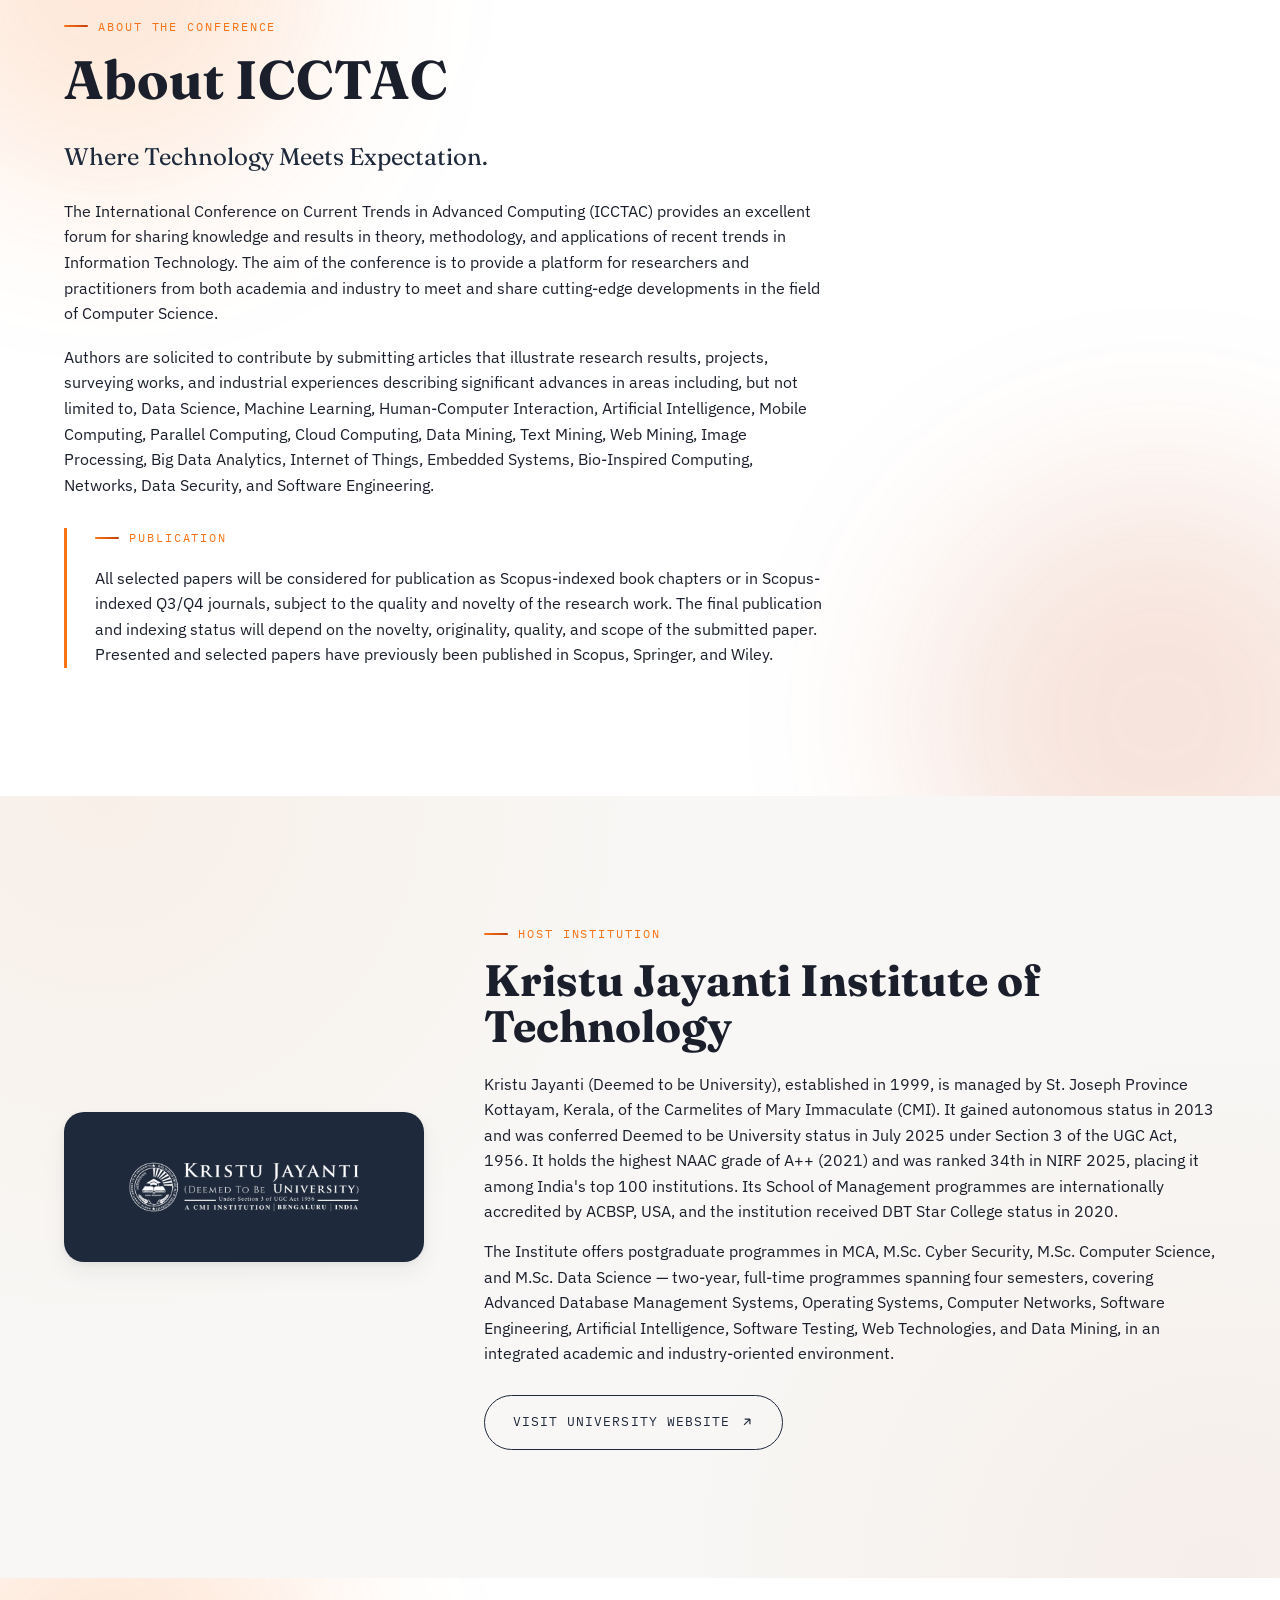
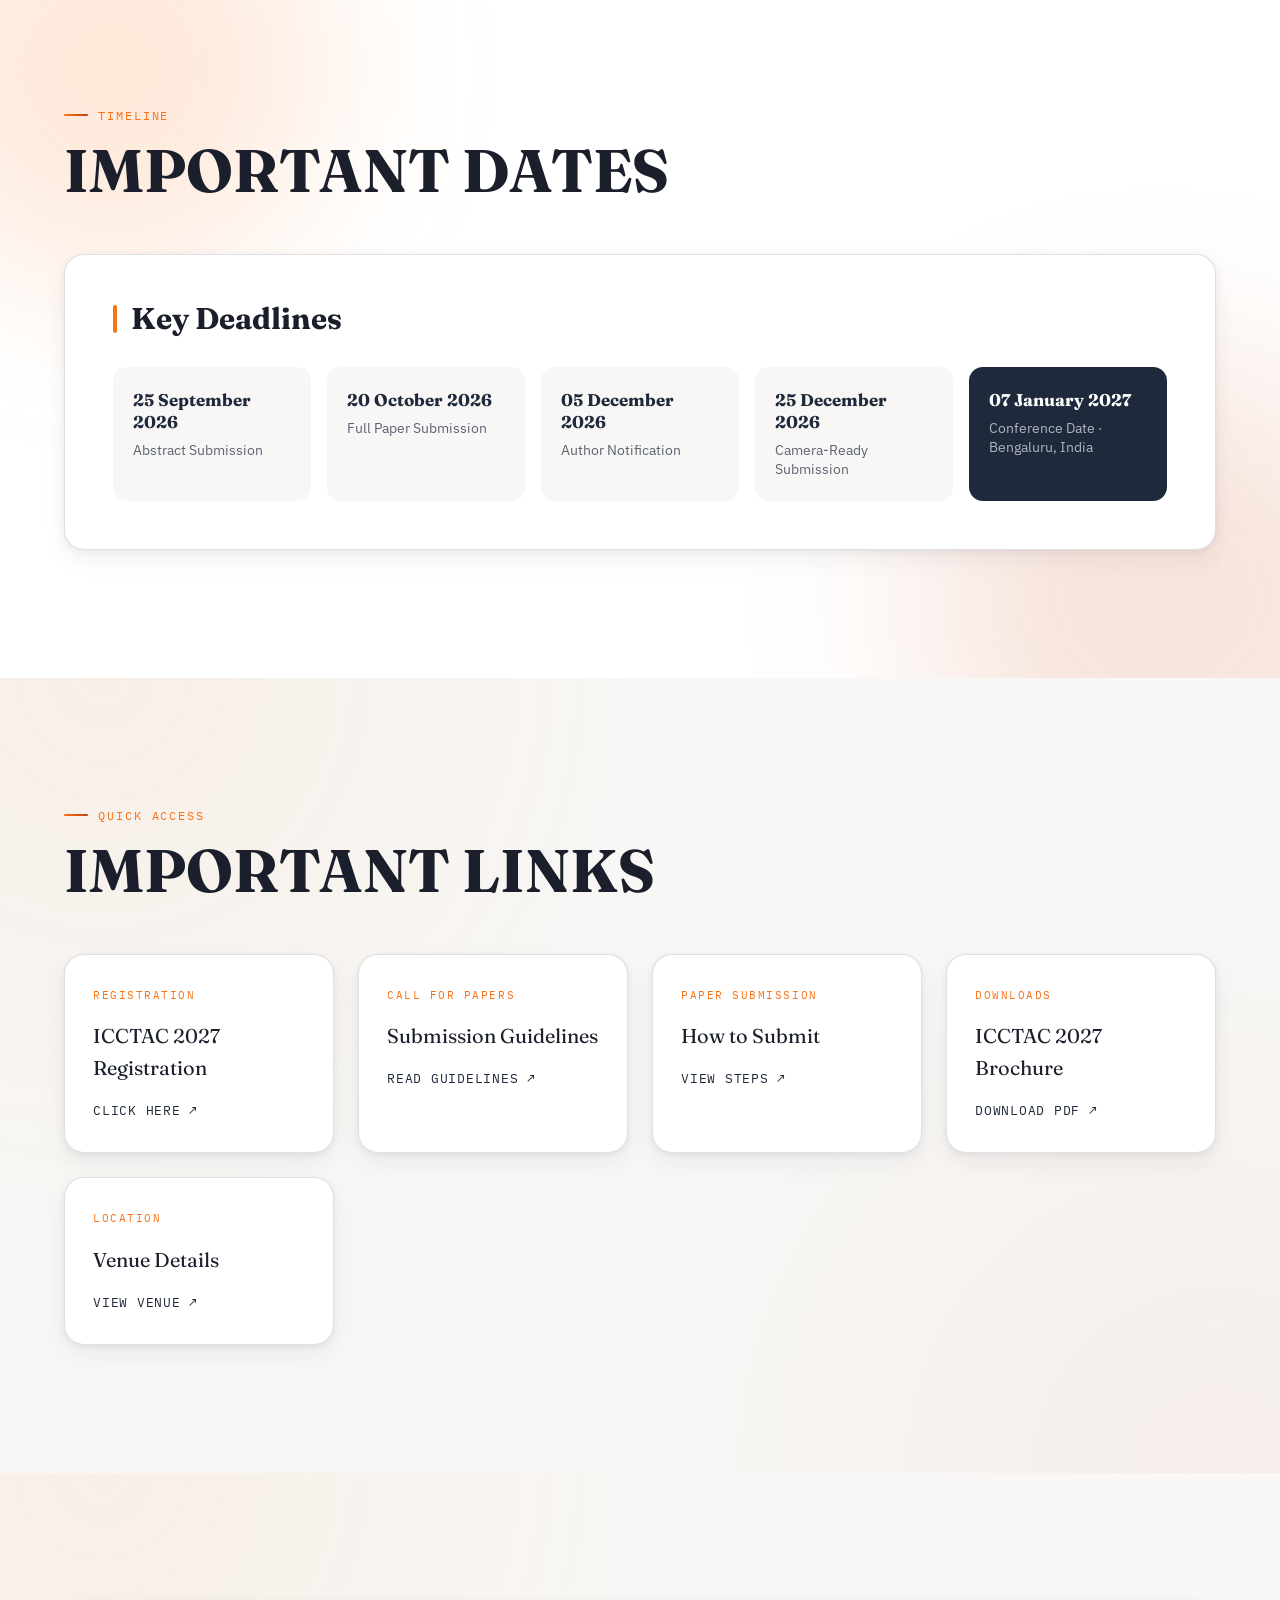
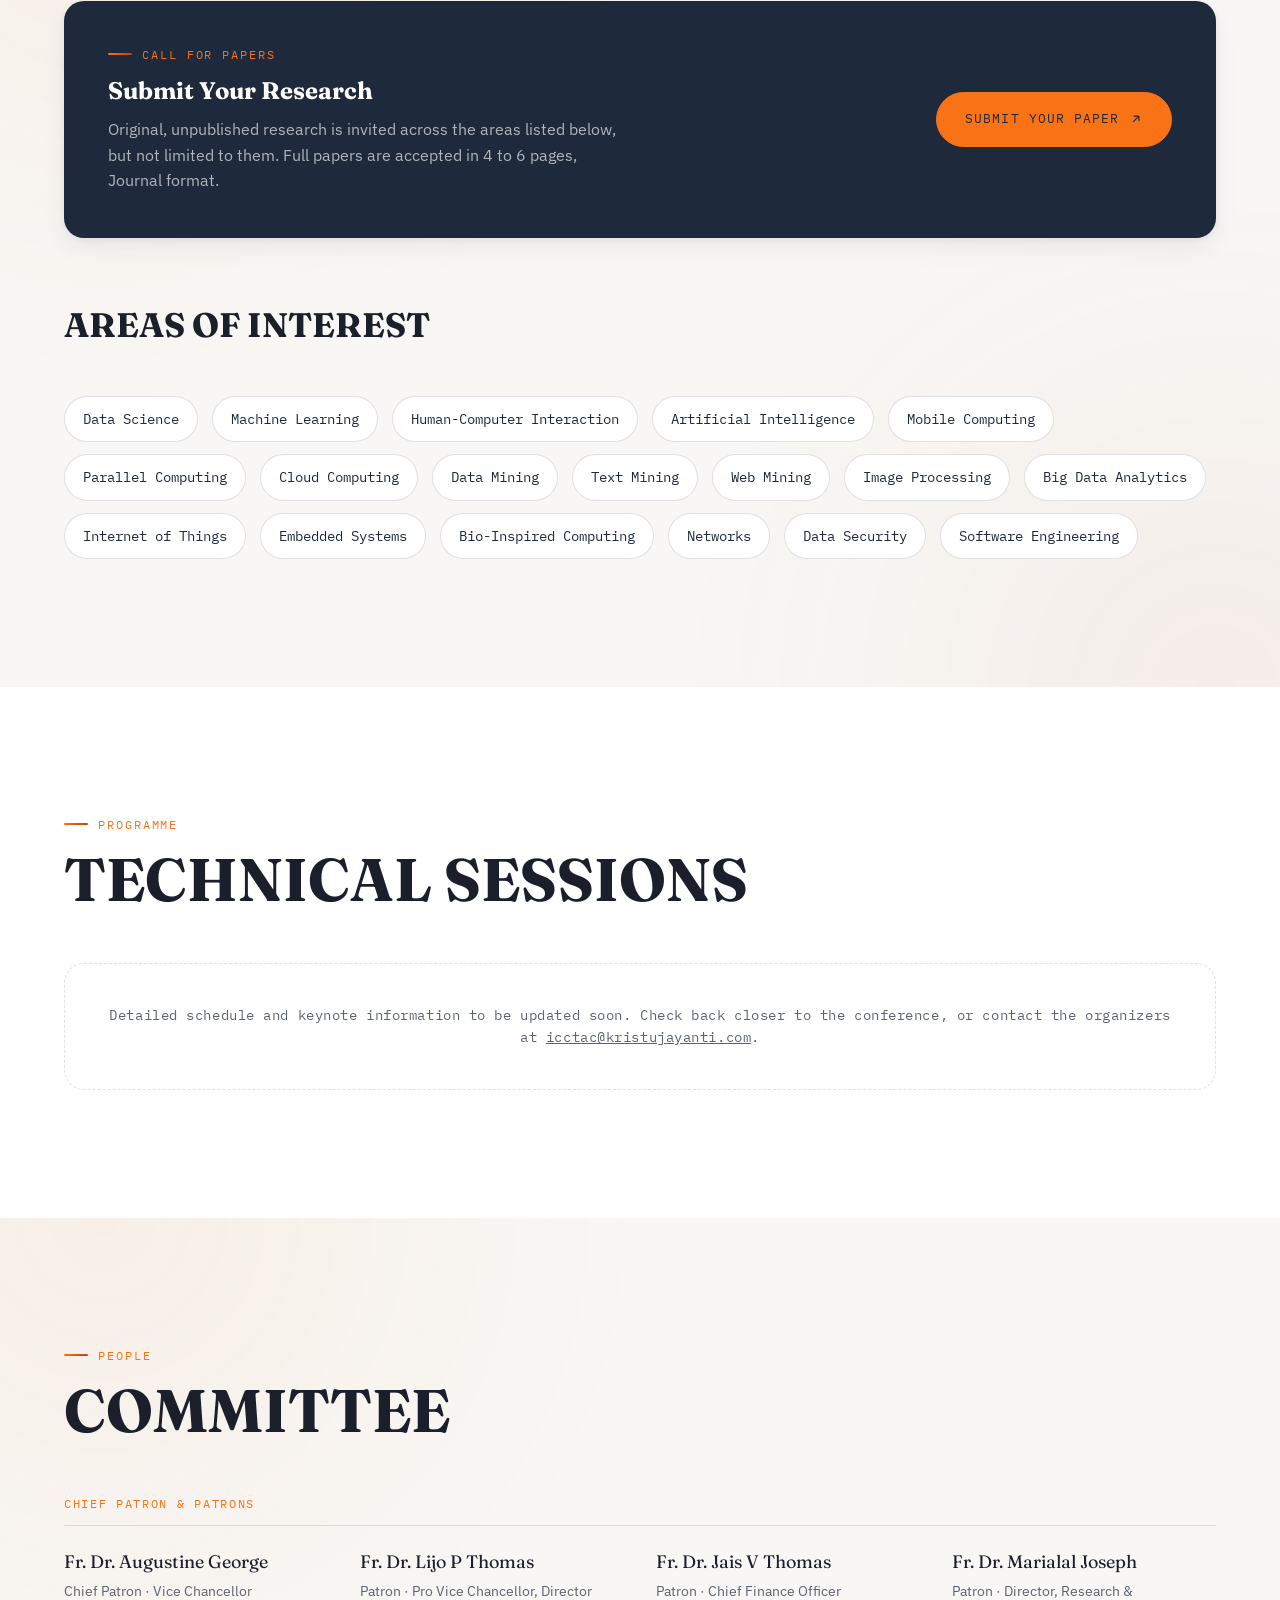
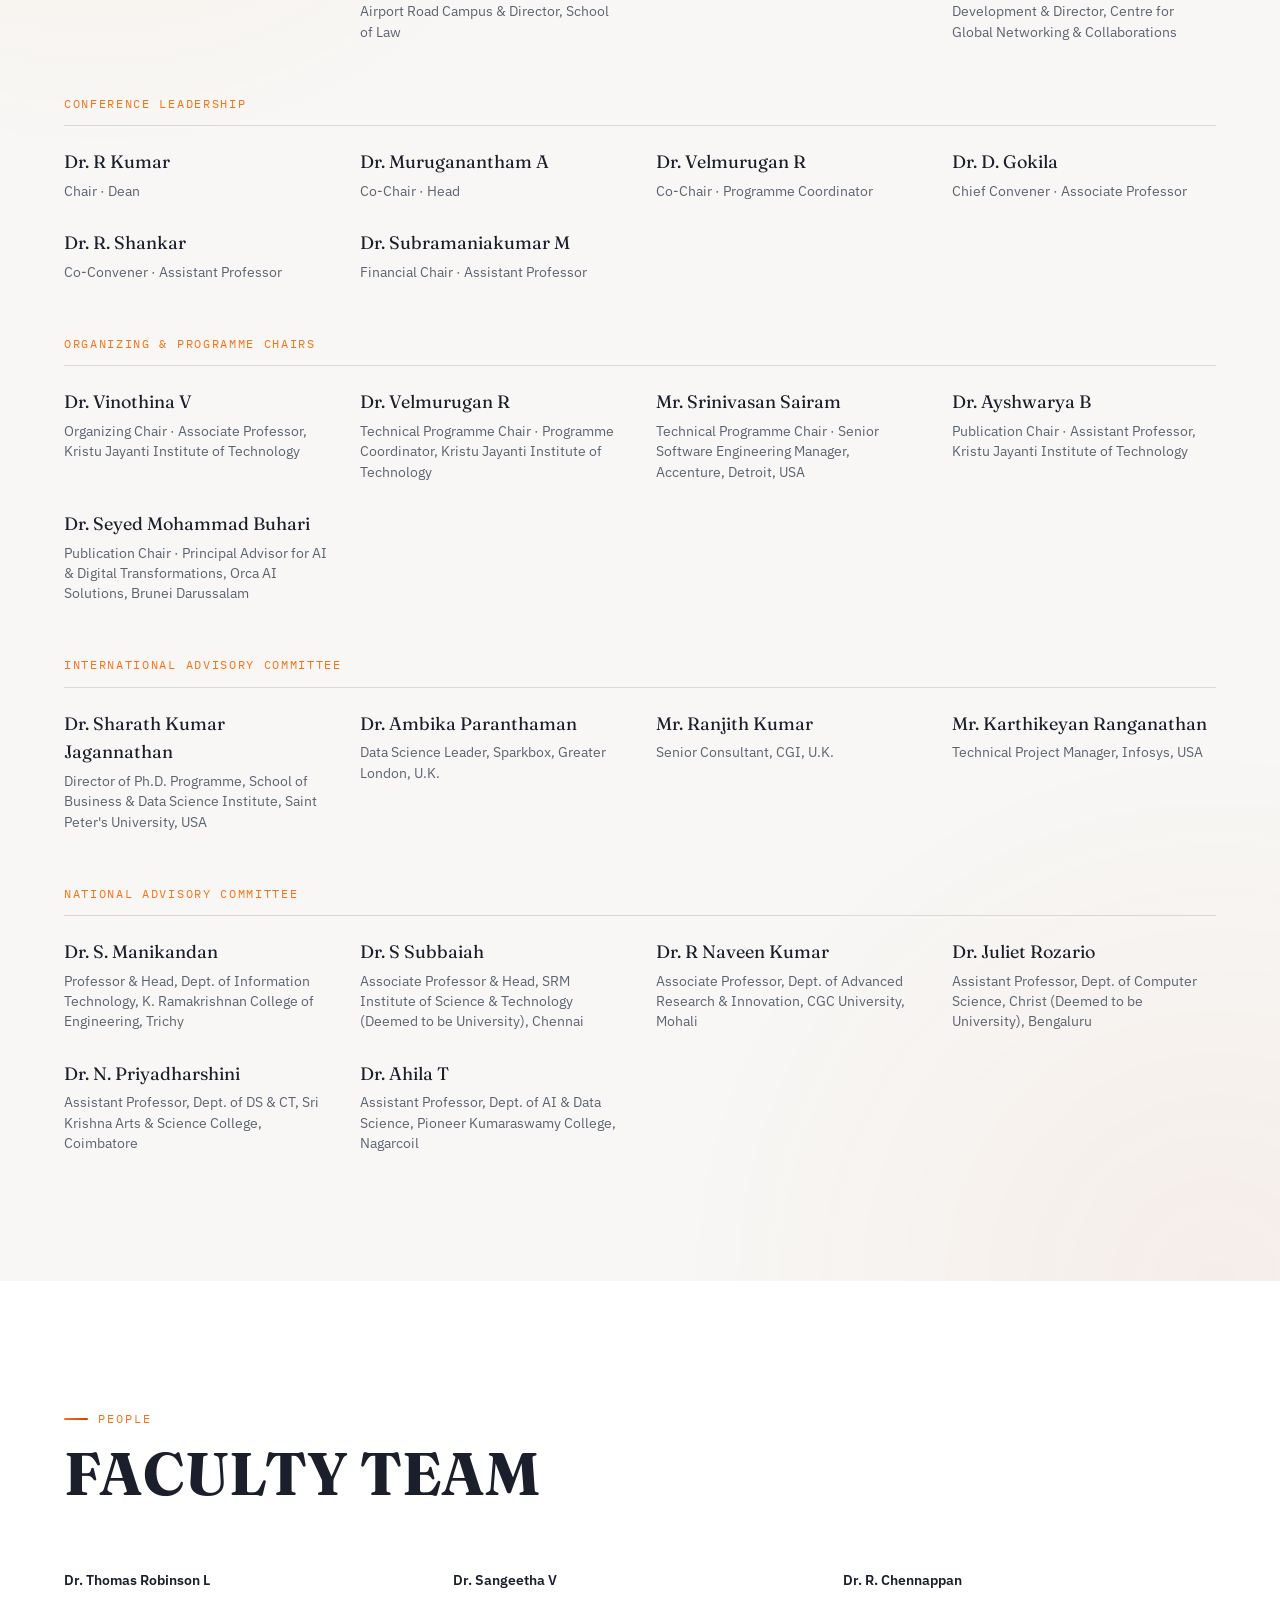
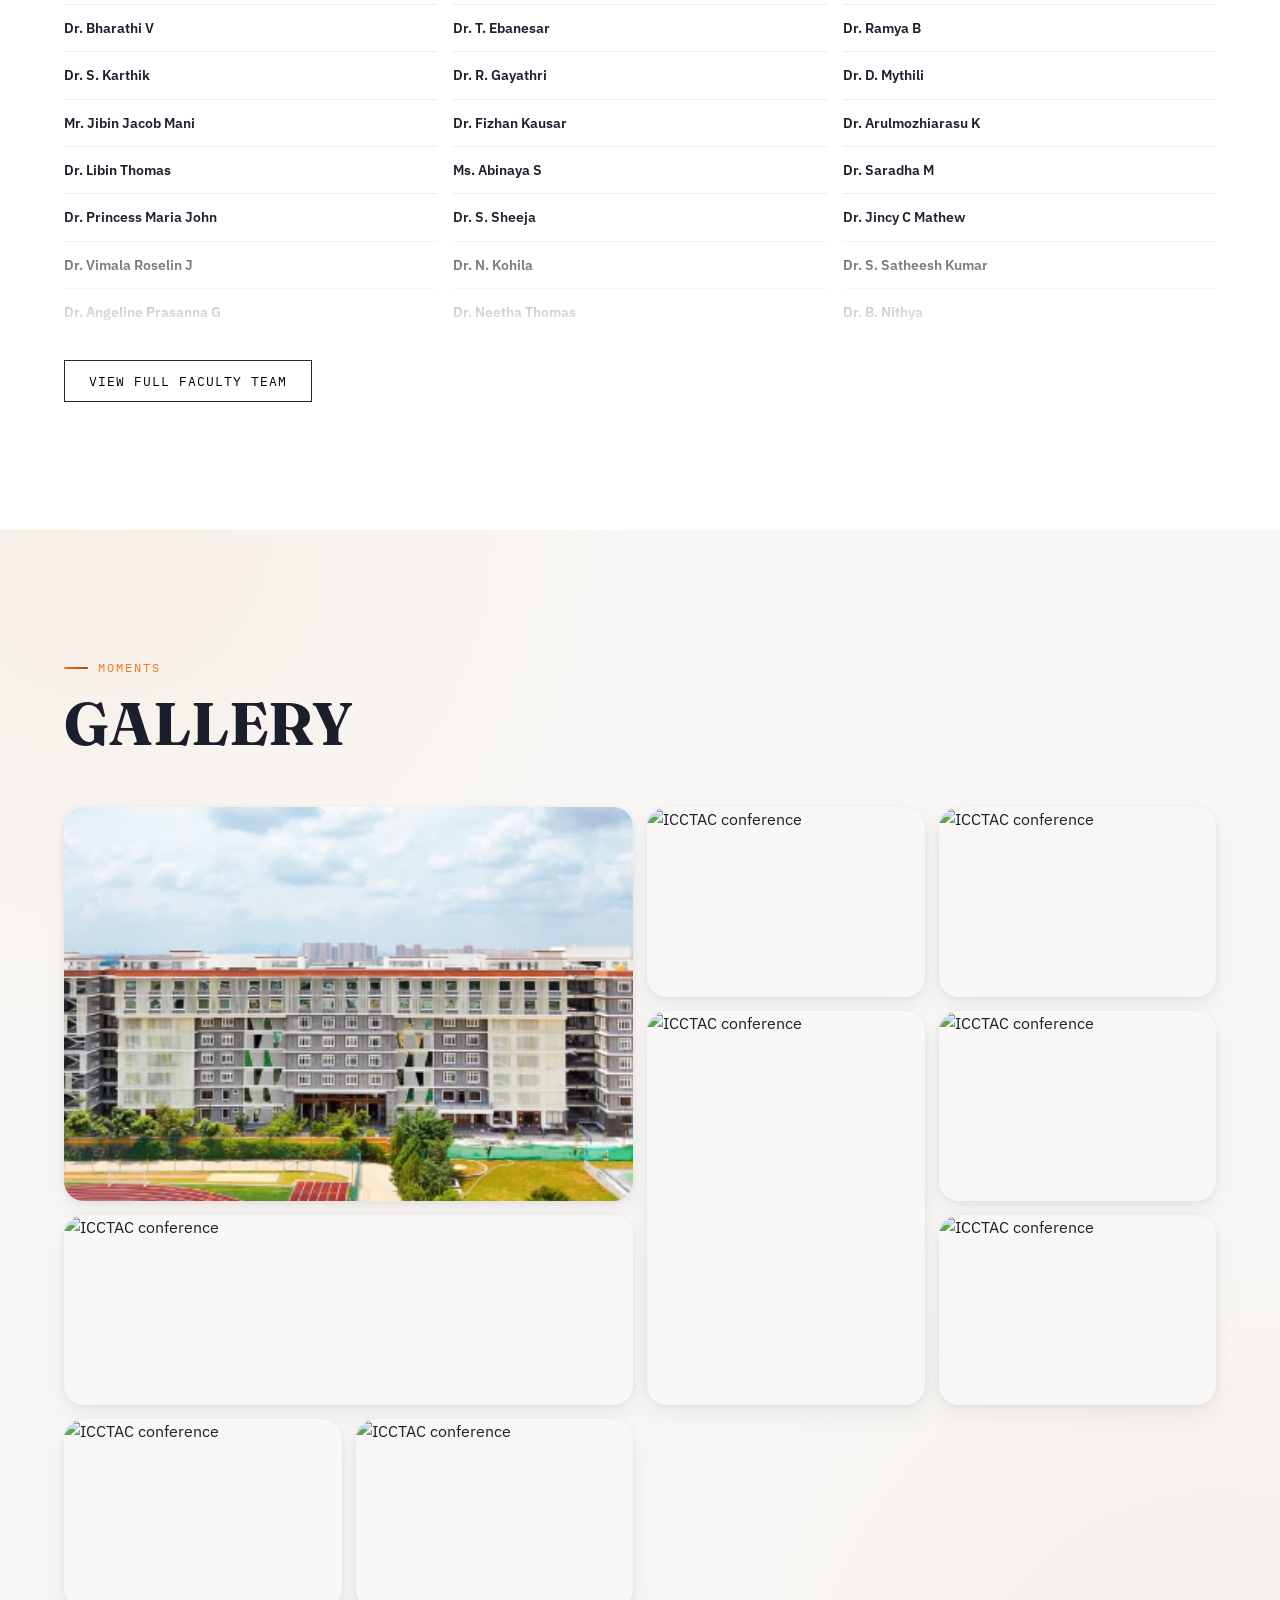
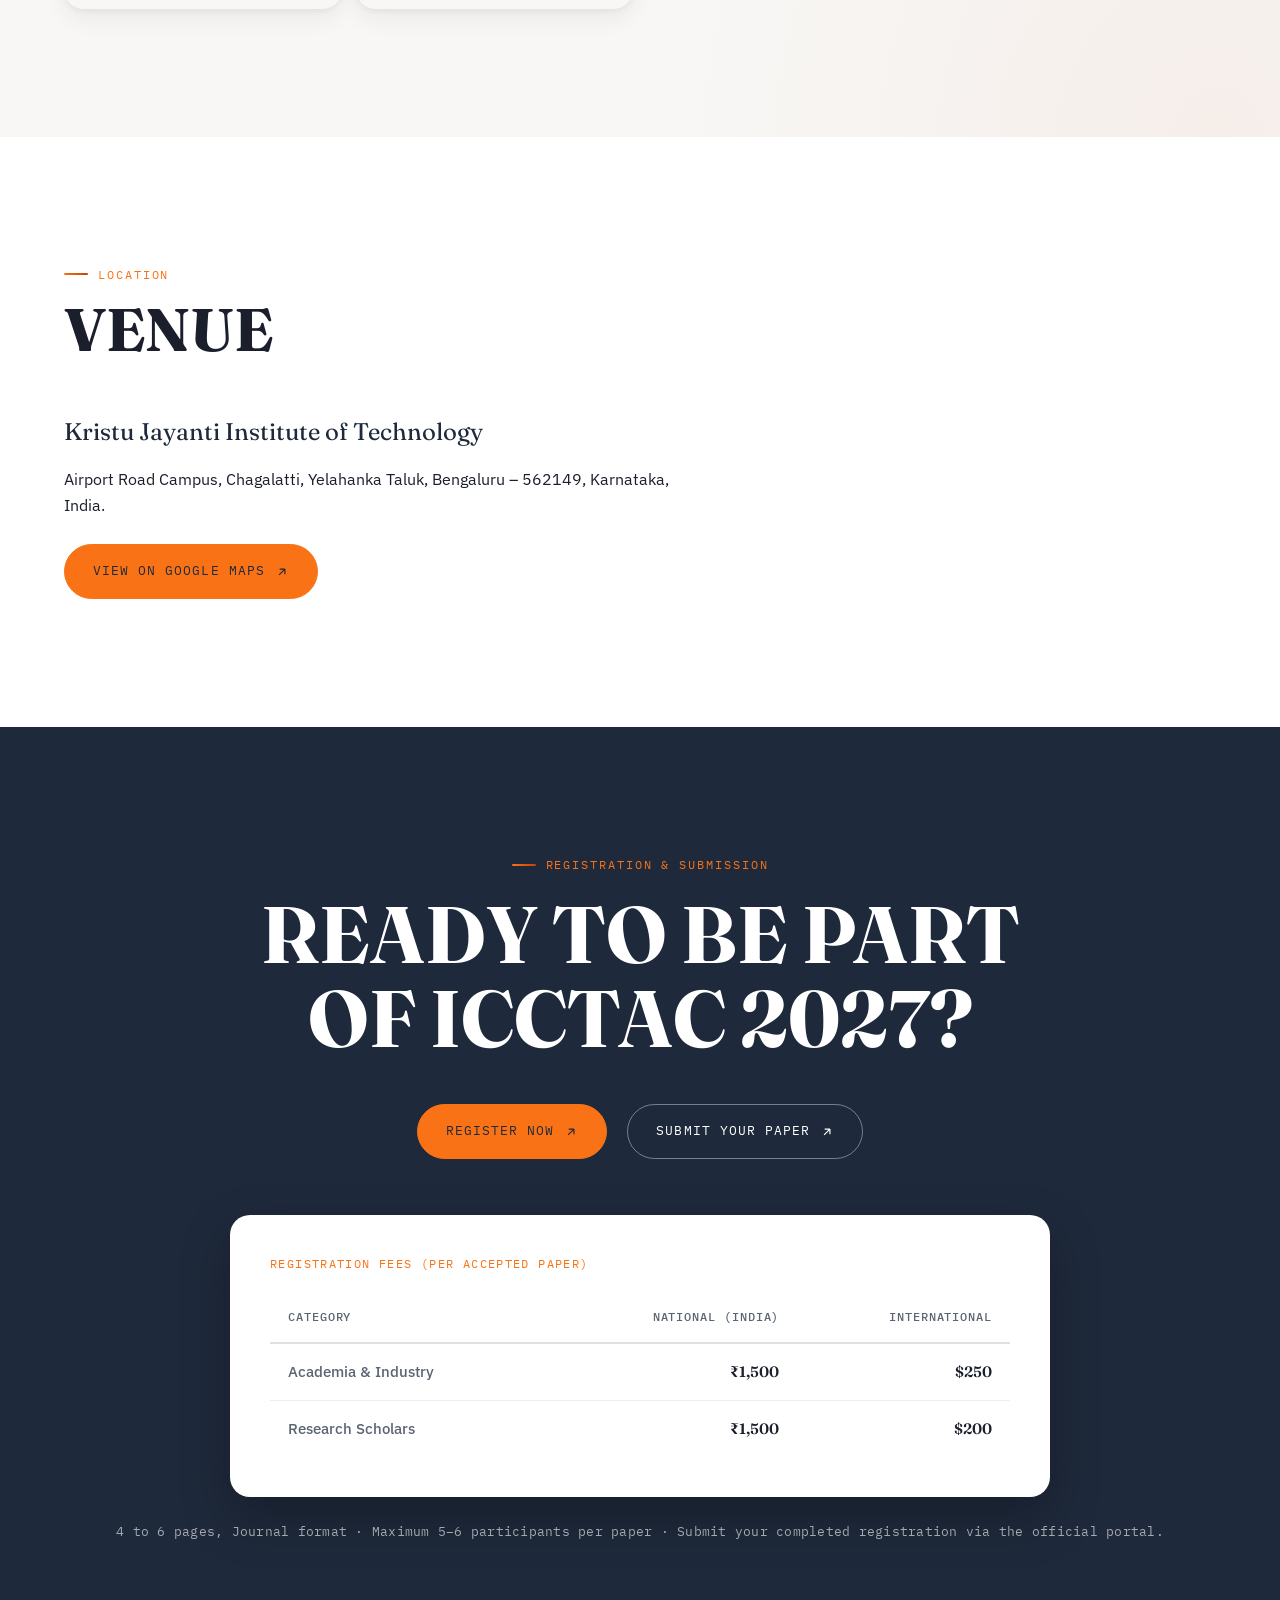
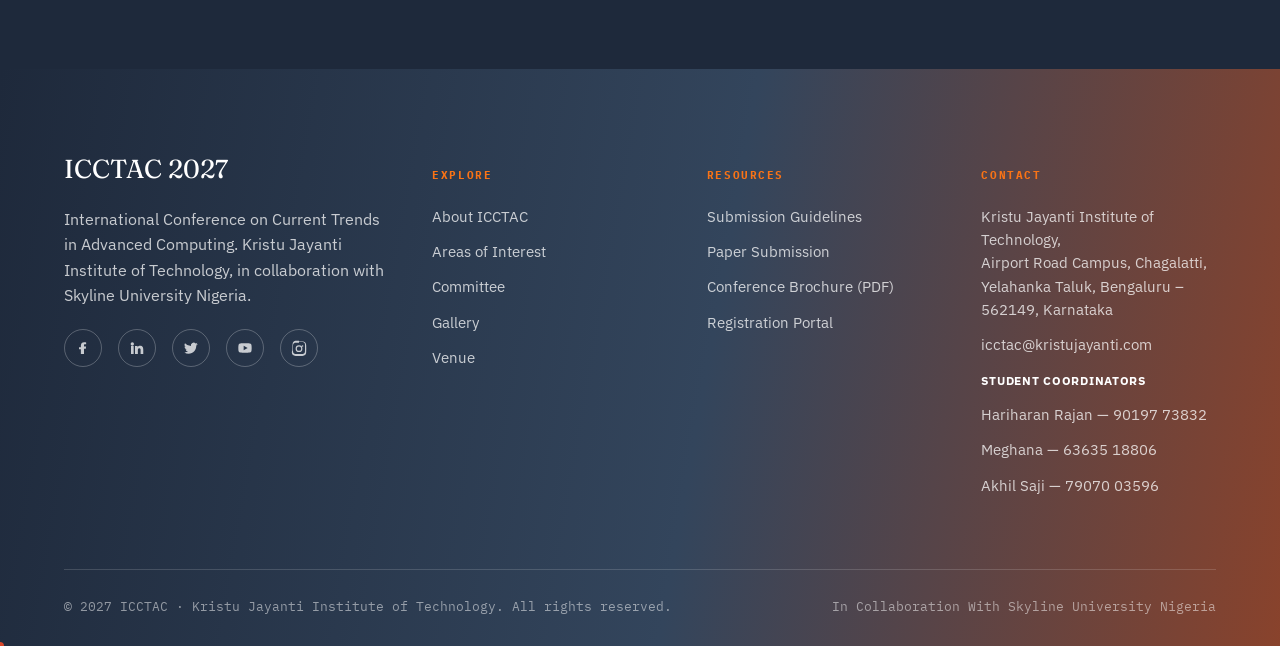
==== commit 3a81e5be: "Switch palette to Slate + Coral: dark slate-blue primary, vivid coral accent, burnt-orange secondary" ====
--- a/index.html
+++ b/index.html
@@ -8,10 +8,10 @@
 <meta property="og:title" content="ICCTAC 2027 — Current Trends in Advanced Computing">
 <meta property="og:description" content="International Conference on Current Trends in Advanced Computing. 7 January 2027, Bengaluru, India.">
 <meta property="og:type" content="website">
-<link rel="icon" href="data:image/svg+xml,%3Csvg xmlns='http://www.w3.org/2000/svg' viewBox='0 0 100 100'%3E%3Crect width='100' height='100' fill='%23241E4E'/%3E%3Ctext x='50' y='68' font-size='58' text-anchor='middle' fill='%2314B8A6' font-family='Georgia,serif'%3EC%3C/text%3E%3C/svg%3E">
+<link rel="icon" href="data:image/svg+xml,%3Csvg xmlns='http://www.w3.org/2000/svg' viewBox='0 0 100 100'%3E%3Crect width='100' height='100' fill='%231E293B'/%3E%3Ctext x='50' y='68' font-size='58' text-anchor='middle' fill='%23F97316' font-family='Georgia,serif'%3EC%3C/text%3E%3C/svg%3E">
 <link rel="preconnect" href="https://fonts.googleapis.com">
 <link rel="preconnect" href="https://fonts.gstatic.com" crossorigin>
-<link rel="stylesheet" href="assets/css/style.css?v=22">
+<link rel="stylesheet" href="assets/css/style.css?v=23">
 </head>
 <body>
 <a href="#main" class="skip-link">Skip to content</a>
--- a/assets/css/style.css
+++ b/assets/css/style.css
@@ -5,15 +5,15 @@
 @import url('https://fonts.googleapis.com/css2?family=Fraunces:ital,opsz,wght@0,9..144,300;0,9..144,400;0,9..144,500;0,9..144,600;0,9..144,700;1,9..144,400&family=IBM+Plex+Sans:wght@300;400;500;600;700&family=IBM+Plex+Mono:wght@400;500&display=swap');
 
 :root{
-  --navy:#241E4E;
-  --brass:#14B8A6;
-  --maroon:#E11D48;
+  --navy:#1E293B;
+  --brass:#F97316;
+  --maroon:#C2410C;
   --bg:#FFFFFF;
-  --bg-alt:#F7F6FB;
-  --text:#1A1730;
-  --muted:#615C7A;
-  --line:rgba(36,30,78,0.14);
-  --line-soft:rgba(36,30,78,0.08);
+  --bg-alt:#F8F7F5;
+  --text:#1A1F2B;
+  --muted:#5B6472;
+  --line:rgba(30,41,59,0.14);
+  --line-soft:rgba(30,41,59,0.08);
 
   --f-head:'Fraunces', Georgia, serif;
   --f-body:'IBM Plex Sans', -apple-system, BlinkMacSystemFont, sans-serif;
@@ -22,8 +22,8 @@
   --container: 1320px;
   --pad: clamp(20px, 5vw, 64px);
   --radius: 20px;
-  --shadow-card: 0 2px 6px rgba(36,30,78,0.06), 0 10px 24px rgba(36,30,78,0.06);
-  --gradient-brand: linear-gradient(100deg, var(--navy) 0%, #3b2f70 55%, var(--maroon) 130%);
+  --shadow-card: 0 2px 6px rgba(30,41,59,0.06), 0 10px 24px rgba(30,41,59,0.06);
+  --gradient-brand: linear-gradient(100deg, var(--navy) 0%, #33455c 55%, var(--maroon) 130%);
 }
 
 /* ---------- Aurora / mesh backdrop (modern accent) ---------- */
@@ -32,8 +32,8 @@
 .section.mesh-bg::before, .section.mesh-bg::after{
   content:''; position:absolute; border-radius:50%; filter:blur(90px); z-index:0; pointer-events:none;
 }
-.section.mesh-bg::before{ width:420px; height:420px; background:rgba(20,184,166,0.16); top:-120px; left:-100px; }
-.section.mesh-bg::after{ width:480px; height:480px; background:rgba(225,29,72,0.14); bottom:-160px; right:-120px; }
+.section.mesh-bg::before{ width:420px; height:420px; background:rgba(249,115,22,0.16); top:-120px; left:-100px; }
+.section.mesh-bg::after{ width:480px; height:480px; background:rgba(194,65,12,0.14); bottom:-160px; right:-120px; }
 .section.mesh-bg > .container, .section.mesh-bg > .cfp-banner{ position:relative; z-index:1; }
 
 *,*::before,*::after{ box-sizing:border-box; }
@@ -77,8 +77,8 @@
 .section{ padding:clamp(64px,10vw,140px) 0; position:relative; }
 .section-alt{
   background:
-    radial-gradient(1200px circle at 8% 0%, rgba(20,184,166,0.06), transparent 45%),
-    radial-gradient(1200px circle at 95% 100%, rgba(225,29,72,0.05), transparent 45%),
+    radial-gradient(1200px circle at 8% 0%, rgba(249,115,22,0.06), transparent 45%),
+    radial-gradient(1200px circle at 95% 100%, rgba(194,65,12,0.05), transparent 45%),
     var(--bg-alt);
 }
 .section-navy{ background:var(--navy); color:#fff; }
@@ -105,10 +105,10 @@
   white-space:nowrap;
 }
 .btn svg{ transition:transform .25s ease; width:14px; height:14px; flex:none; }
-.btn:hover{ background:var(--navy); color:#fff; transform:translateY(-2px); box-shadow:0 10px 24px rgba(36,30,78,0.25); }
+.btn:hover{ background:var(--navy); color:#fff; transform:translateY(-2px); box-shadow:0 10px 24px rgba(30,41,59,0.25); }
 .btn:hover svg{ transform:translate(3px,-3px); }
 .btn-solid{ background:var(--brass); border-color:var(--brass); color:var(--navy); }
-.btn-solid:hover{ background:var(--maroon); border-color:var(--maroon); color:#fff; box-shadow:0 10px 30px rgba(20,184,166,0.35); }
+.btn-solid:hover{ background:var(--maroon); border-color:var(--maroon); color:#fff; box-shadow:0 10px 30px rgba(249,115,22,0.35); }
 .btn-ghost-light{ border-color:rgba(255,255,255,0.4); color:#fff; }
 .btn-ghost-light:hover{ background:#fff; color:var(--navy); }
 .btn-block{ width:100%; justify-content:center; }
@@ -119,7 +119,7 @@
 }
 .identity-bar::before{
   content:''; position:absolute; inset:0;
-  background-image: radial-gradient(rgba(20,184,166,0.35) 1px, transparent 1px);
+  background-image: radial-gradient(rgba(249,115,22,0.35) 1px, transparent 1px);
   background-size: 28px 28px;
   -webkit-mask-image: radial-gradient(ellipse at center, rgba(0,0,0,0.9) 0%, transparent 72%);
   mask-image: radial-gradient(ellipse at center, rgba(0,0,0,0.9) 0%, transparent 72%);
@@ -160,14 +160,14 @@
   position:sticky; top:0; left:0; right:0; z-index:900;
   display:flex; align-items:center; justify-content:space-between;
   padding:20px var(--pad);
-  background:rgba(36,30,78,0.72);
+  background:rgba(30,41,59,0.72);
   backdrop-filter:blur(16px) saturate(160%); -webkit-backdrop-filter:blur(16px) saturate(160%);
   border-bottom:1px solid rgba(255,255,255,0.08);
   transition:padding .3s ease, box-shadow .3s ease, background .3s ease;
 }
 .nav.scrolled{
   padding:12px var(--pad);
-  background:rgba(36,30,78,0.92);
+  background:rgba(30,41,59,0.92);
   box-shadow:0 8px 24px rgba(0,0,0,0.18);
 }
 .nav-logo{ font-family:var(--f-head); font-weight:600; font-size:19px; letter-spacing:0.01em; color:#fff; }
@@ -181,11 +181,11 @@
   content:''; position:absolute; left:0; bottom:0; width:0; height:1px; background:var(--brass); transition:width .25s ease;
 }
 .nav-links a:not(.btn):hover::after{ width:100%; }
-.nav-cta{ padding:12px 20px; position:relative; box-shadow:0 0 0 0 rgba(20,184,166,0.5); animation:navPulse 2.6s ease-out infinite; }
+.nav-cta{ padding:12px 20px; position:relative; box-shadow:0 0 0 0 rgba(249,115,22,0.5); animation:navPulse 2.6s ease-out infinite; }
 @keyframes navPulse{
-  0%{ box-shadow:0 0 0 0 rgba(20,184,166,0.45); }
-  70%{ box-shadow:0 0 0 12px rgba(20,184,166,0); }
-  100%{ box-shadow:0 0 0 0 rgba(20,184,166,0); }
+  0%{ box-shadow:0 0 0 0 rgba(249,115,22,0.45); }
+  70%{ box-shadow:0 0 0 12px rgba(249,115,22,0); }
+  100%{ box-shadow:0 0 0 0 rgba(249,115,22,0); }
 }
 .nav-toggle{ display:none; background:none; border:none; padding:8px; z-index:1001; }
 .nav-toggle .bar{ display:block; width:26px; height:2px; background:#fff; margin:6px 0; transition:transform .3s ease, opacity .3s ease; }
@@ -235,9 +235,9 @@
 .hero-noise{
   position:absolute; inset:0;
   background:
-    linear-gradient(180deg, rgba(36,30,78,0.72), rgba(36,30,78,0.55) 40%, rgba(36,30,78,0.88)),
-    radial-gradient(600px circle at 15% 20%, rgba(20,184,166,0.22), transparent 60%),
-    radial-gradient(700px circle at 85% 80%, rgba(225,29,72,0.28), transparent 60%);
+    linear-gradient(180deg, rgba(30,41,59,0.72), rgba(30,41,59,0.55) 40%, rgba(30,41,59,0.88)),
+    radial-gradient(600px circle at 15% 20%, rgba(249,115,22,0.22), transparent 60%),
+    radial-gradient(700px circle at 85% 80%, rgba(194,65,12,0.28), transparent 60%);
   background-size: 100% 100%, 140% 140%, 140% 140%;
   animation: heroGlow 16s ease-in-out infinite alternate;
 }
@@ -248,7 +248,7 @@
 .hero-inner{ position:relative; z-index:2; width:100%; padding-top:64px; padding-bottom:80px; }
 .hero-org{
   display:grid; gap:22px; margin-bottom:36px; padding:26px 28px; border:1px solid rgba(255,255,255,0.22);
-  background:rgba(36,30,78,0.4); backdrop-filter:blur(6px); max-width:520px; border-radius:var(--radius);
+  background:rgba(30,41,59,0.4); backdrop-filter:blur(6px); max-width:520px; border-radius:var(--radius);
 }
 .hero-org .org-label{ font-family:var(--f-mono); font-size:11px; letter-spacing:0.14em; text-transform:uppercase; color:var(--brass); margin-bottom:8px; }
 .hero-org .org-value{ font-size:15.5px; line-height:1.5; }
@@ -261,7 +261,7 @@
 }
 .hero-title em{
   font-style:italic; font-weight:400;
-  background:linear-gradient(100deg, #5eead4 0%, var(--brass) 45%, #2dd4bf 70%, var(--brass) 100%);
+  background:linear-gradient(100deg, #fdba74 0%, var(--brass) 45%, #fb923c 70%, var(--brass) 100%);
   -webkit-background-clip:text; background-clip:text; color:transparent;
 }
 .hero-title .line{ display:block; overflow:hidden; }
@@ -360,7 +360,7 @@
   border-radius:var(--radius); box-shadow:var(--shadow-card);
   transition:border-color .25s ease, transform .25s ease, box-shadow .25s ease;
 }
-.link-card:hover{ border-color:var(--brass); transform:translateY(-6px); box-shadow:0 6px 16px rgba(36,30,78,0.08), 0 20px 40px rgba(20,184,166,0.18); }
+.link-card:hover{ border-color:var(--brass); transform:translateY(-6px); box-shadow:0 6px 16px rgba(30,41,59,0.08), 0 20px 40px rgba(249,115,22,0.18); }
 .link-card .lc-label{ font-family:var(--f-mono); font-size:11px; letter-spacing:0.14em; text-transform:uppercase; color:var(--brass); }
 .link-card .lc-title{ font-family:var(--f-head); font-size:20px; }
 .link-card a{ font-family:var(--f-mono); font-size:12.5px; letter-spacing:0.06em; text-transform:uppercase; display:inline-flex; align-items:center; gap:8px; color:var(--navy); }
@@ -436,7 +436,7 @@
 .gallery-item{ overflow:hidden; position:relative; cursor:zoom-in; background:var(--bg-alt); border-radius:var(--radius); box-shadow:var(--shadow-card); }
 .gallery-item img{ width:100%; height:100%; object-fit:cover; transition:transform .6s cubic-bezier(.19,1,.22,1); }
 .gallery-item:hover img{ transform:scale(1.06); }
-.gallery-item::after{ content:''; position:absolute; inset:0; background:linear-gradient(transparent 60%, rgba(36,30,78,0.55)); opacity:0; transition:opacity .3s ease; }
+.gallery-item::after{ content:''; position:absolute; inset:0; background:linear-gradient(transparent 60%, rgba(30,41,59,0.55)); opacity:0; transition:opacity .3s ease; }
 .gallery-item:hover::after{ opacity:1; }
 .gallery-item.tall{ grid-row:span 2; }
 .gallery-item.wide{ grid-column:span 2; }
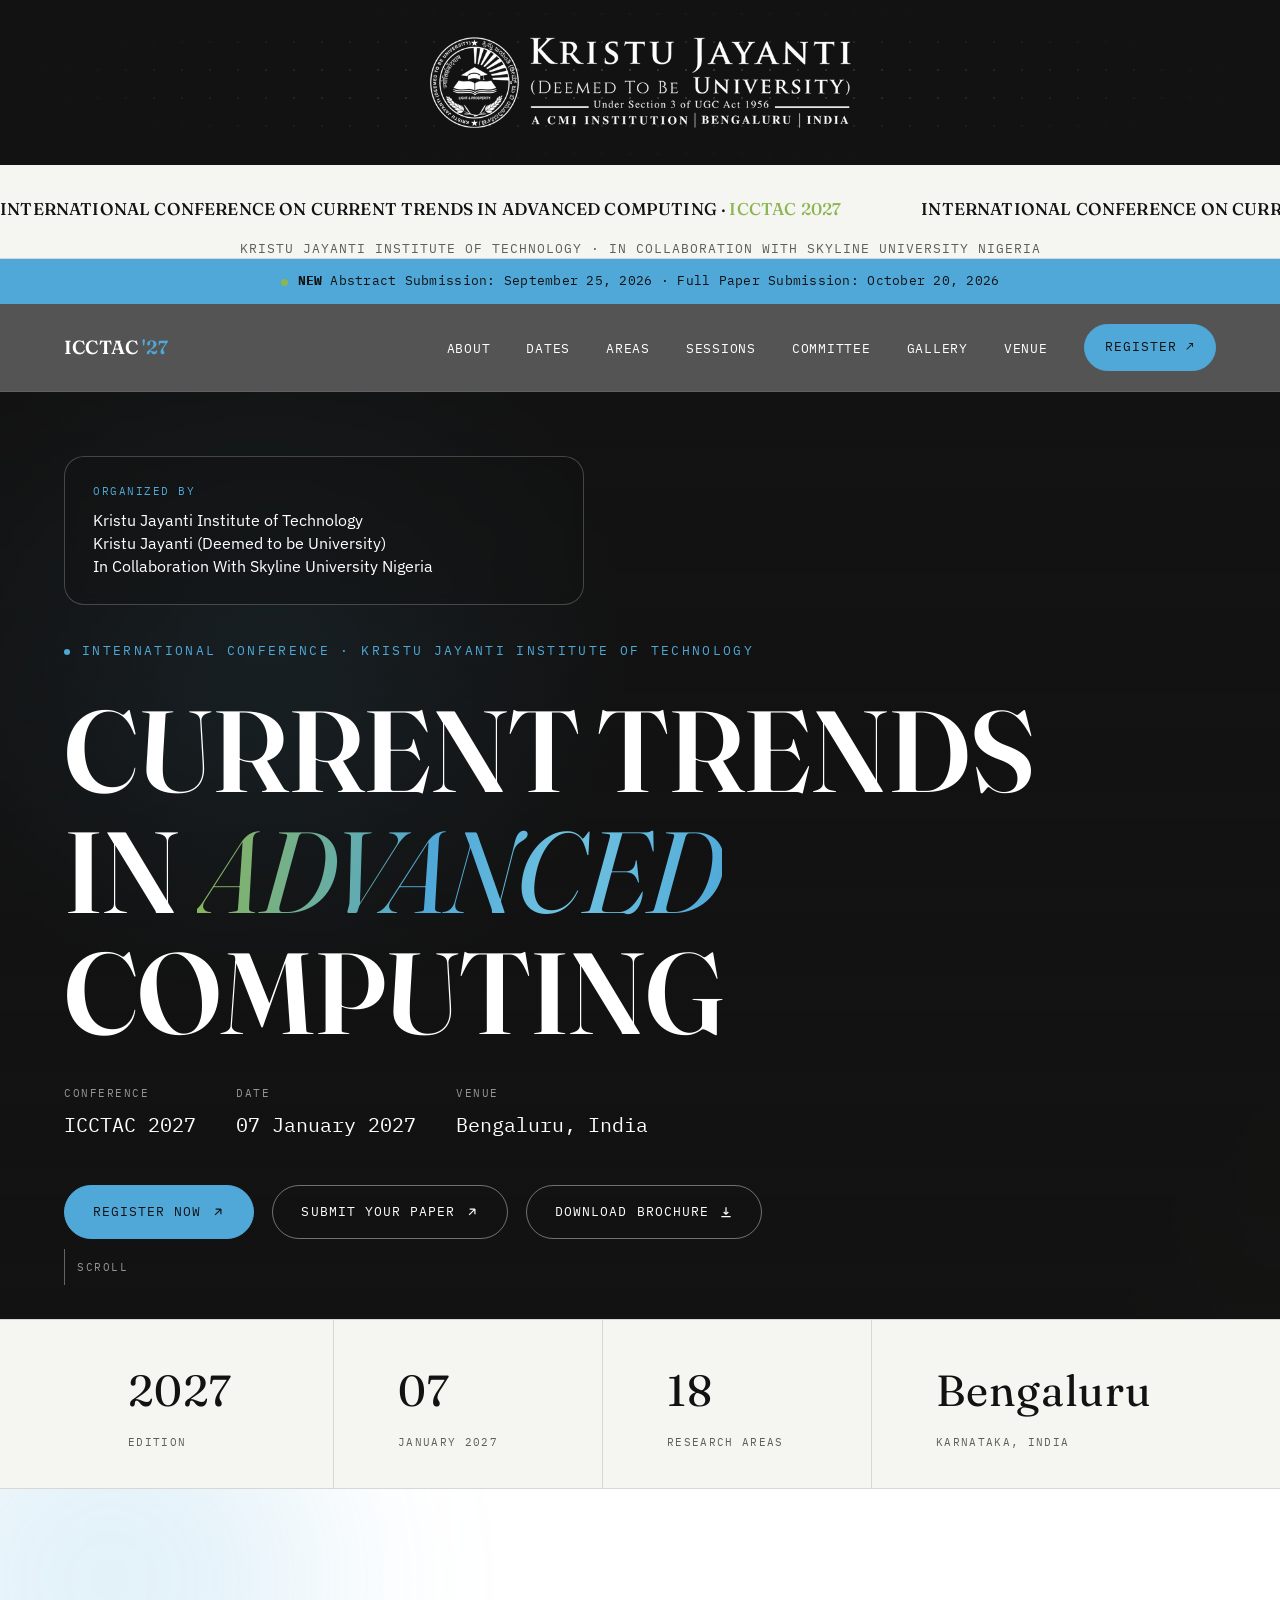
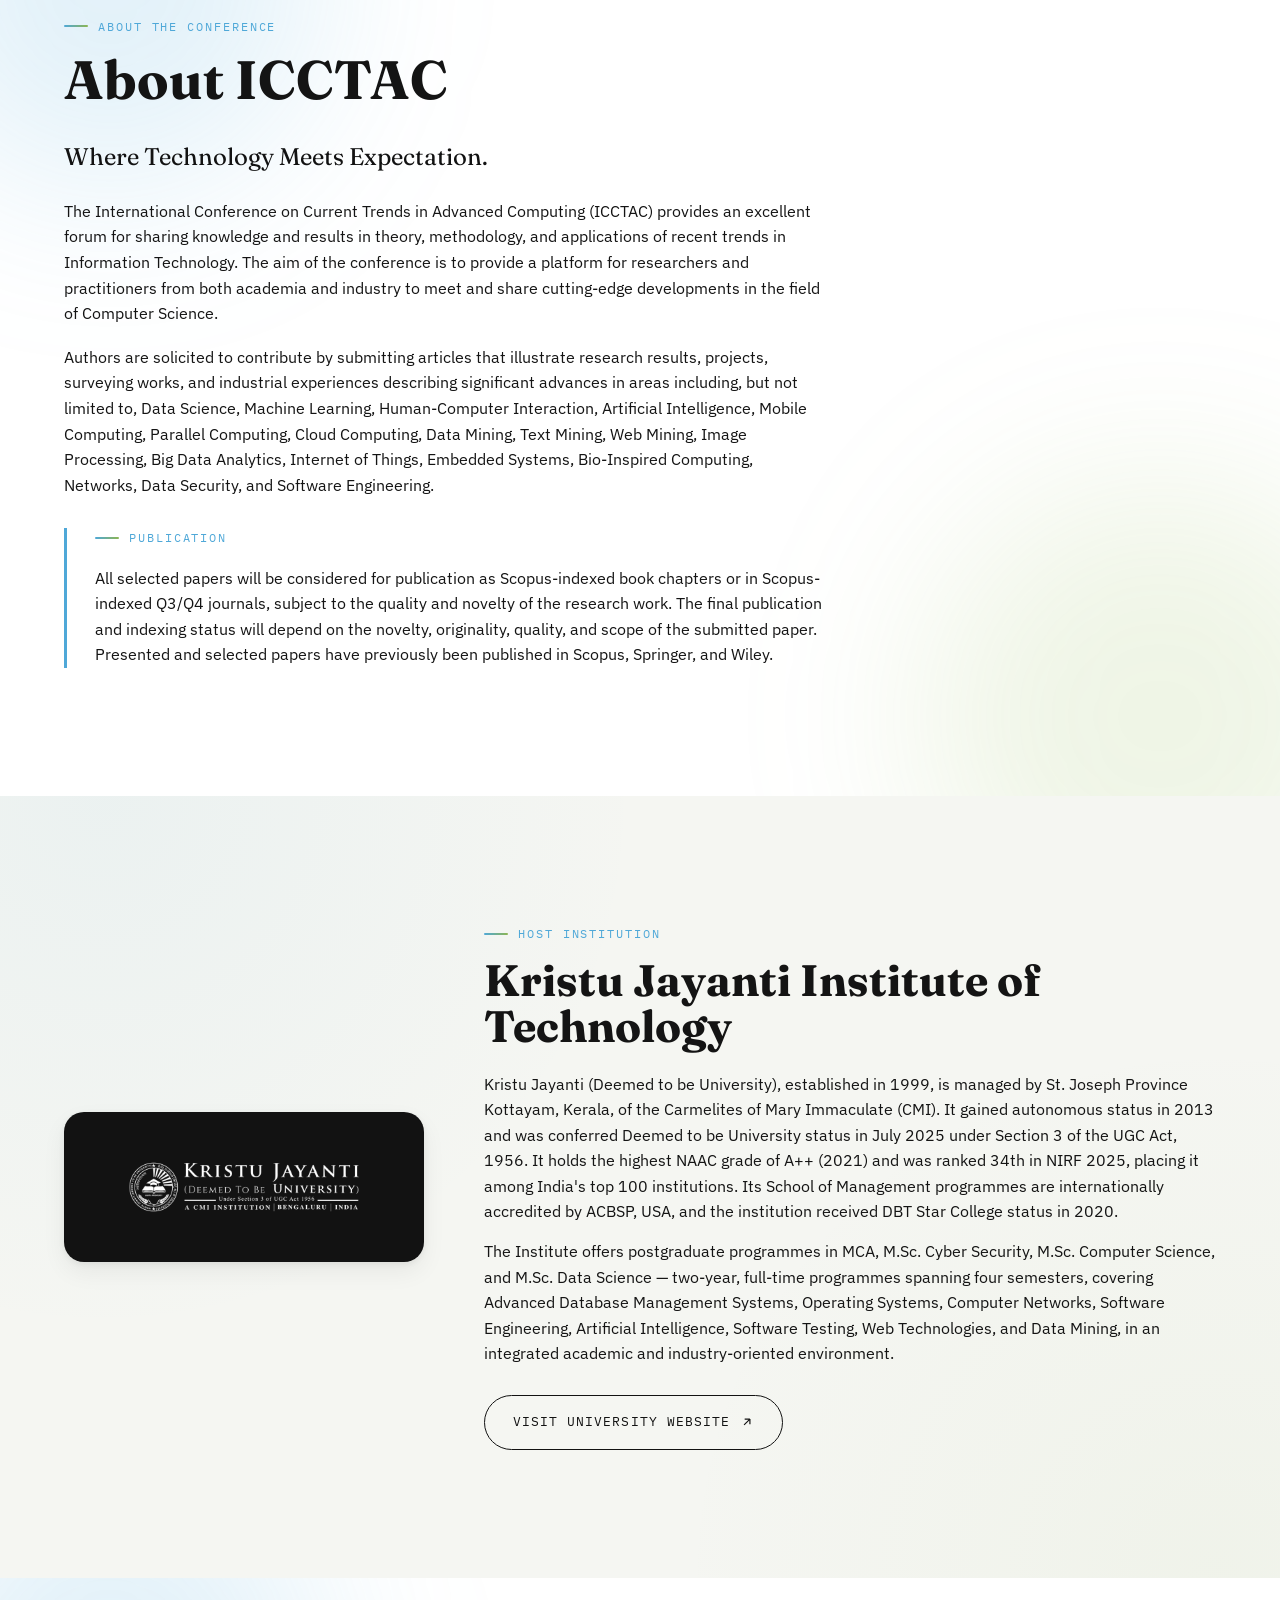
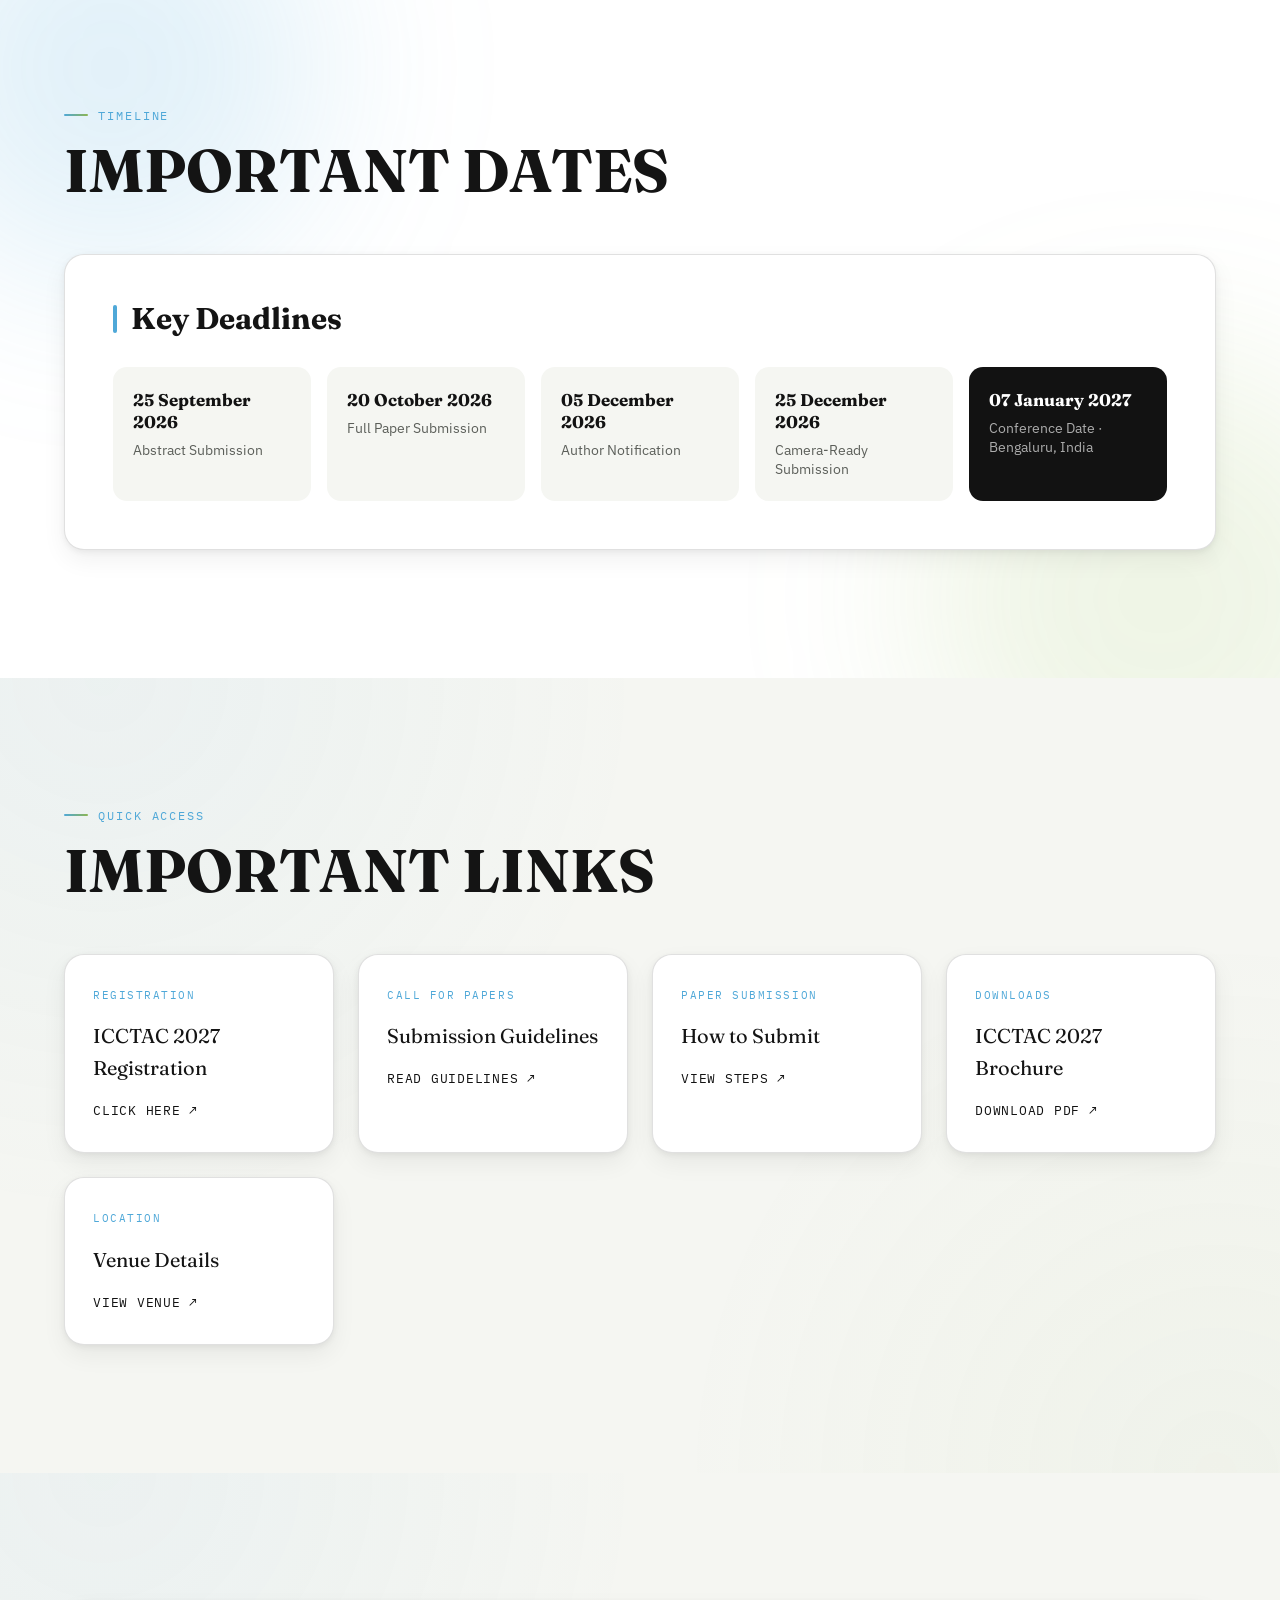
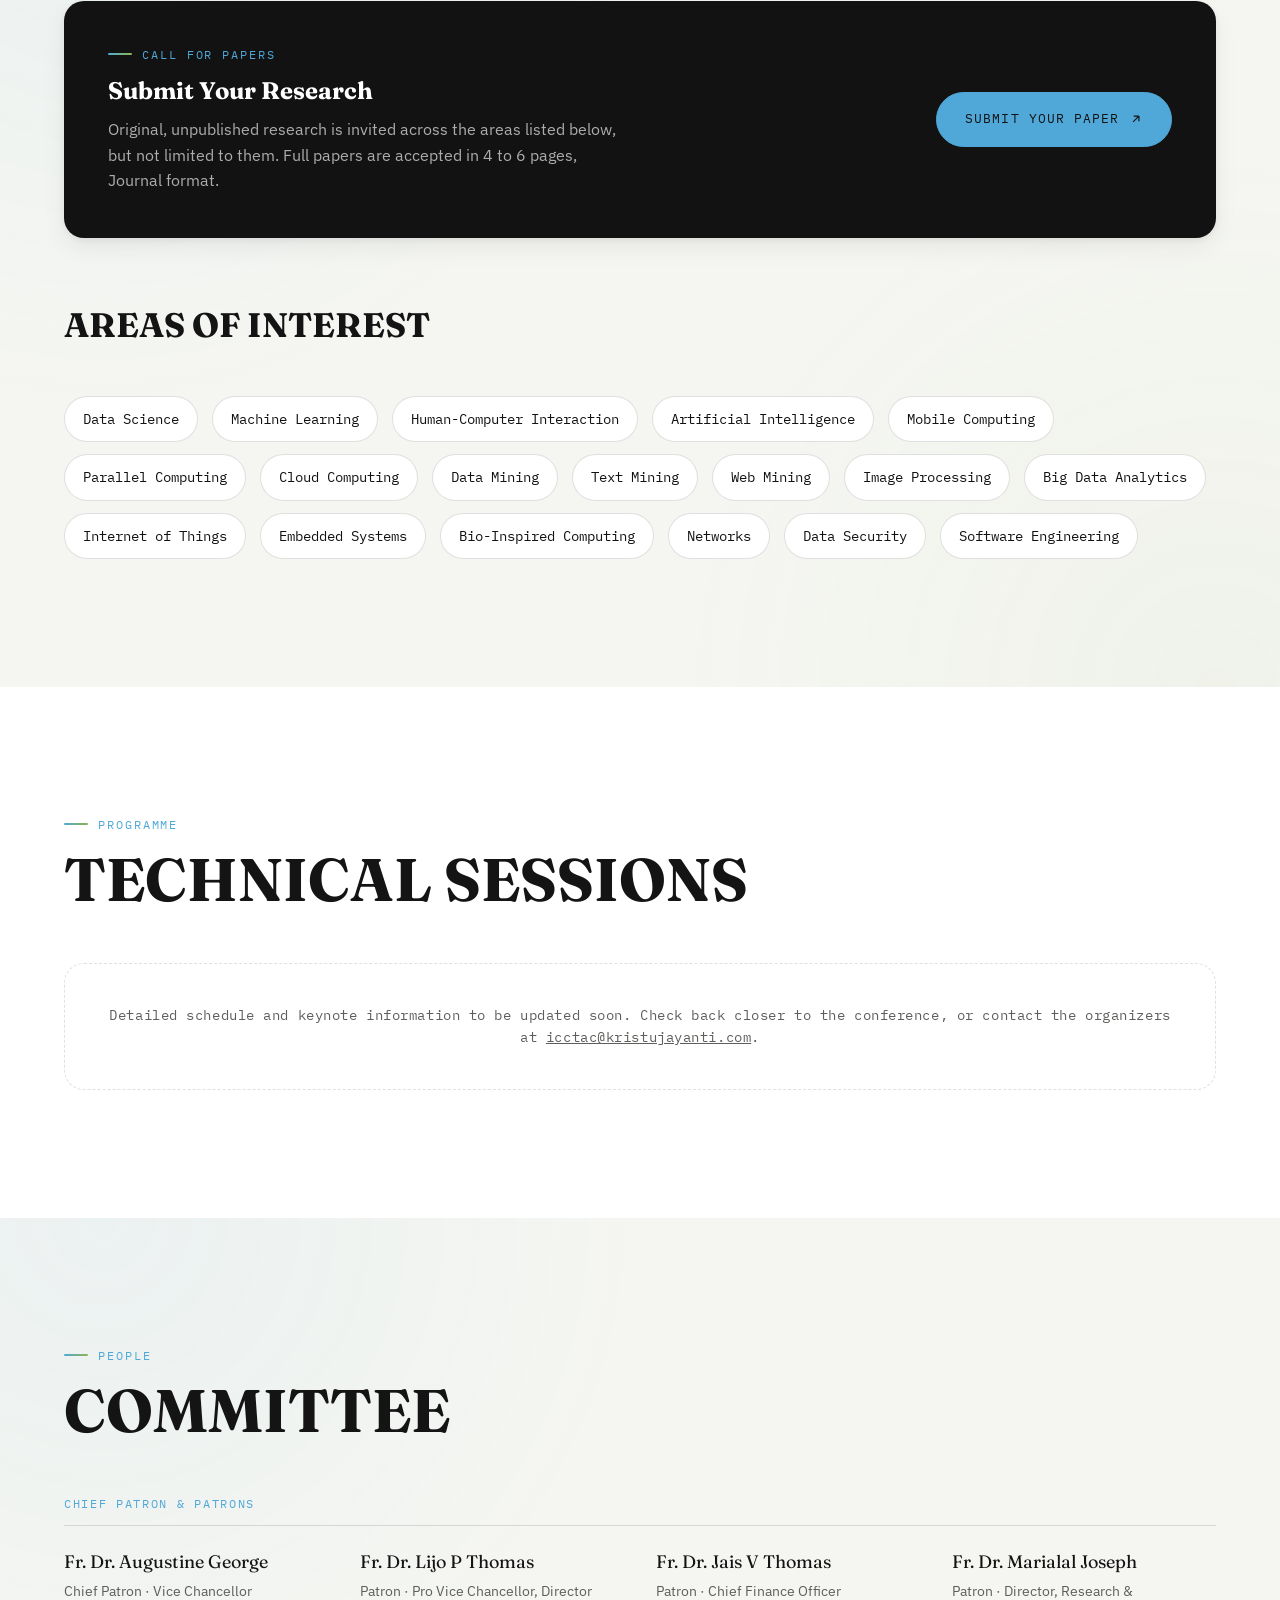
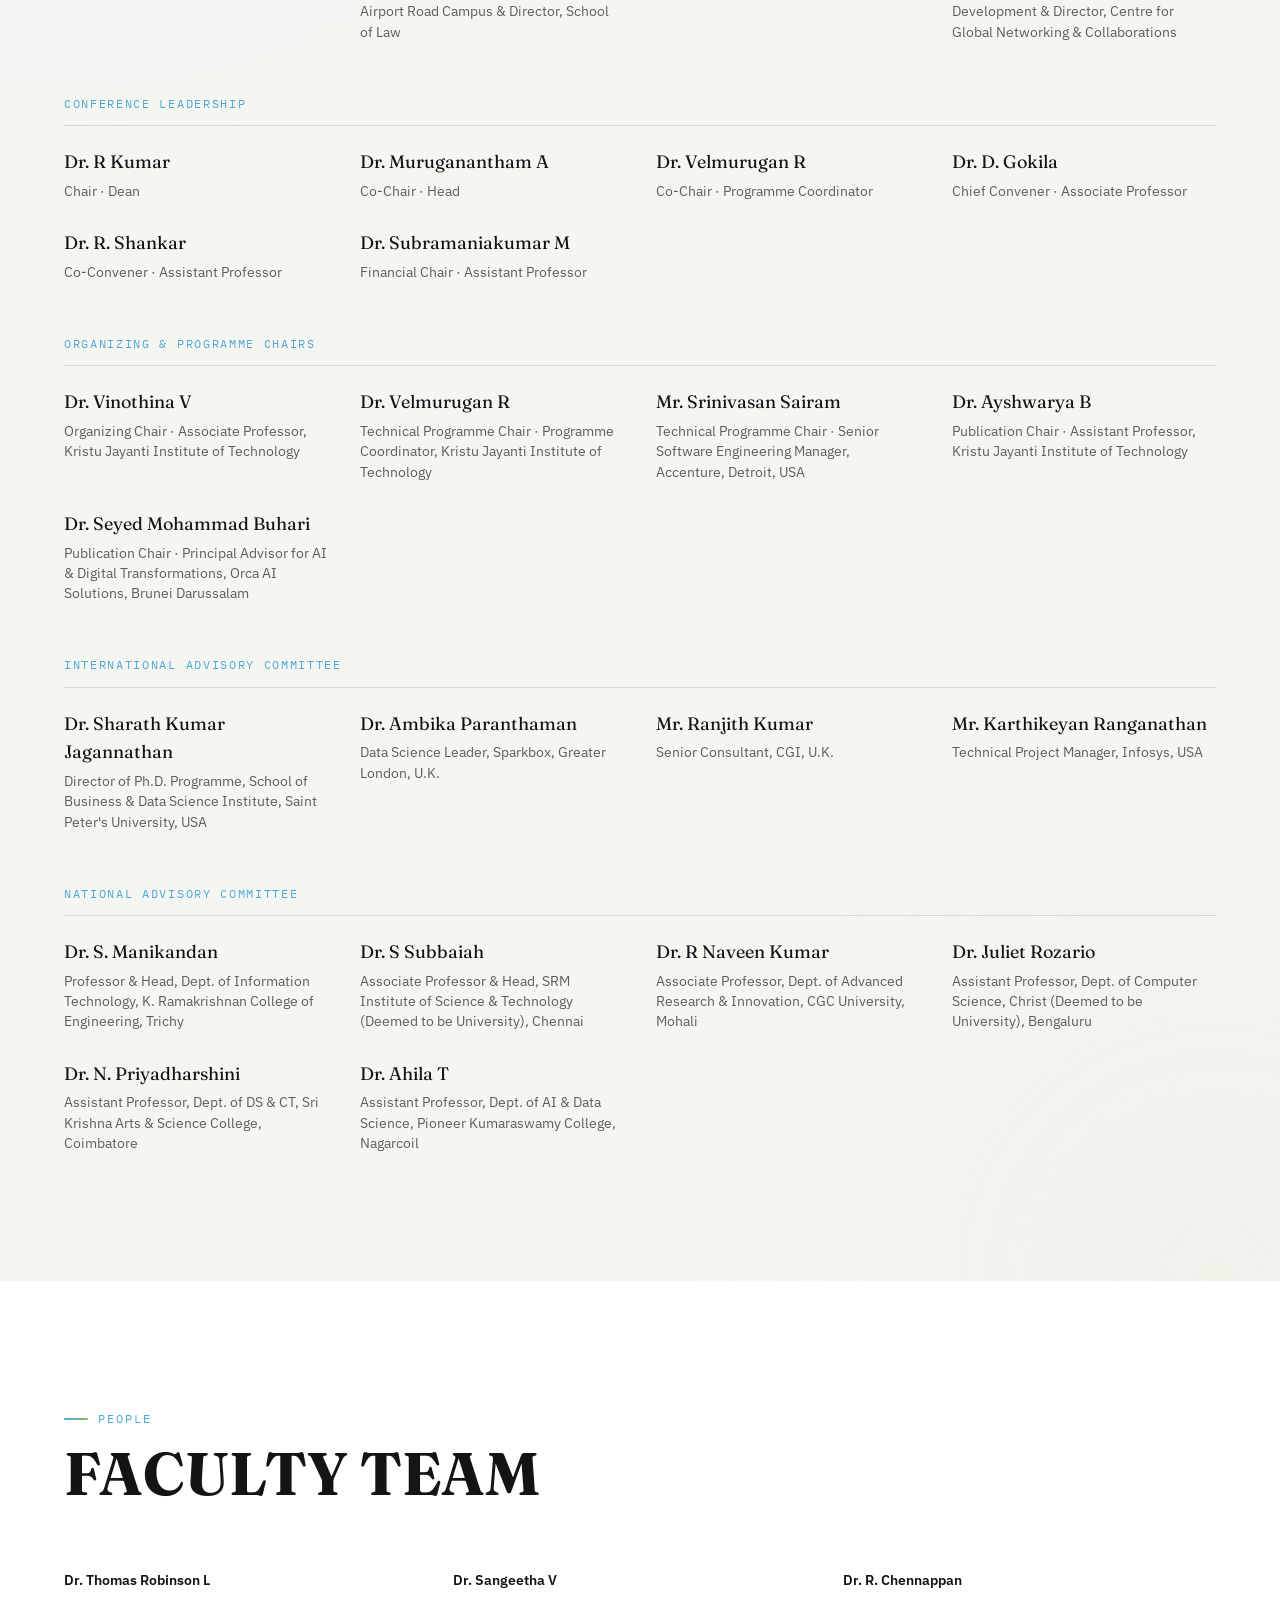
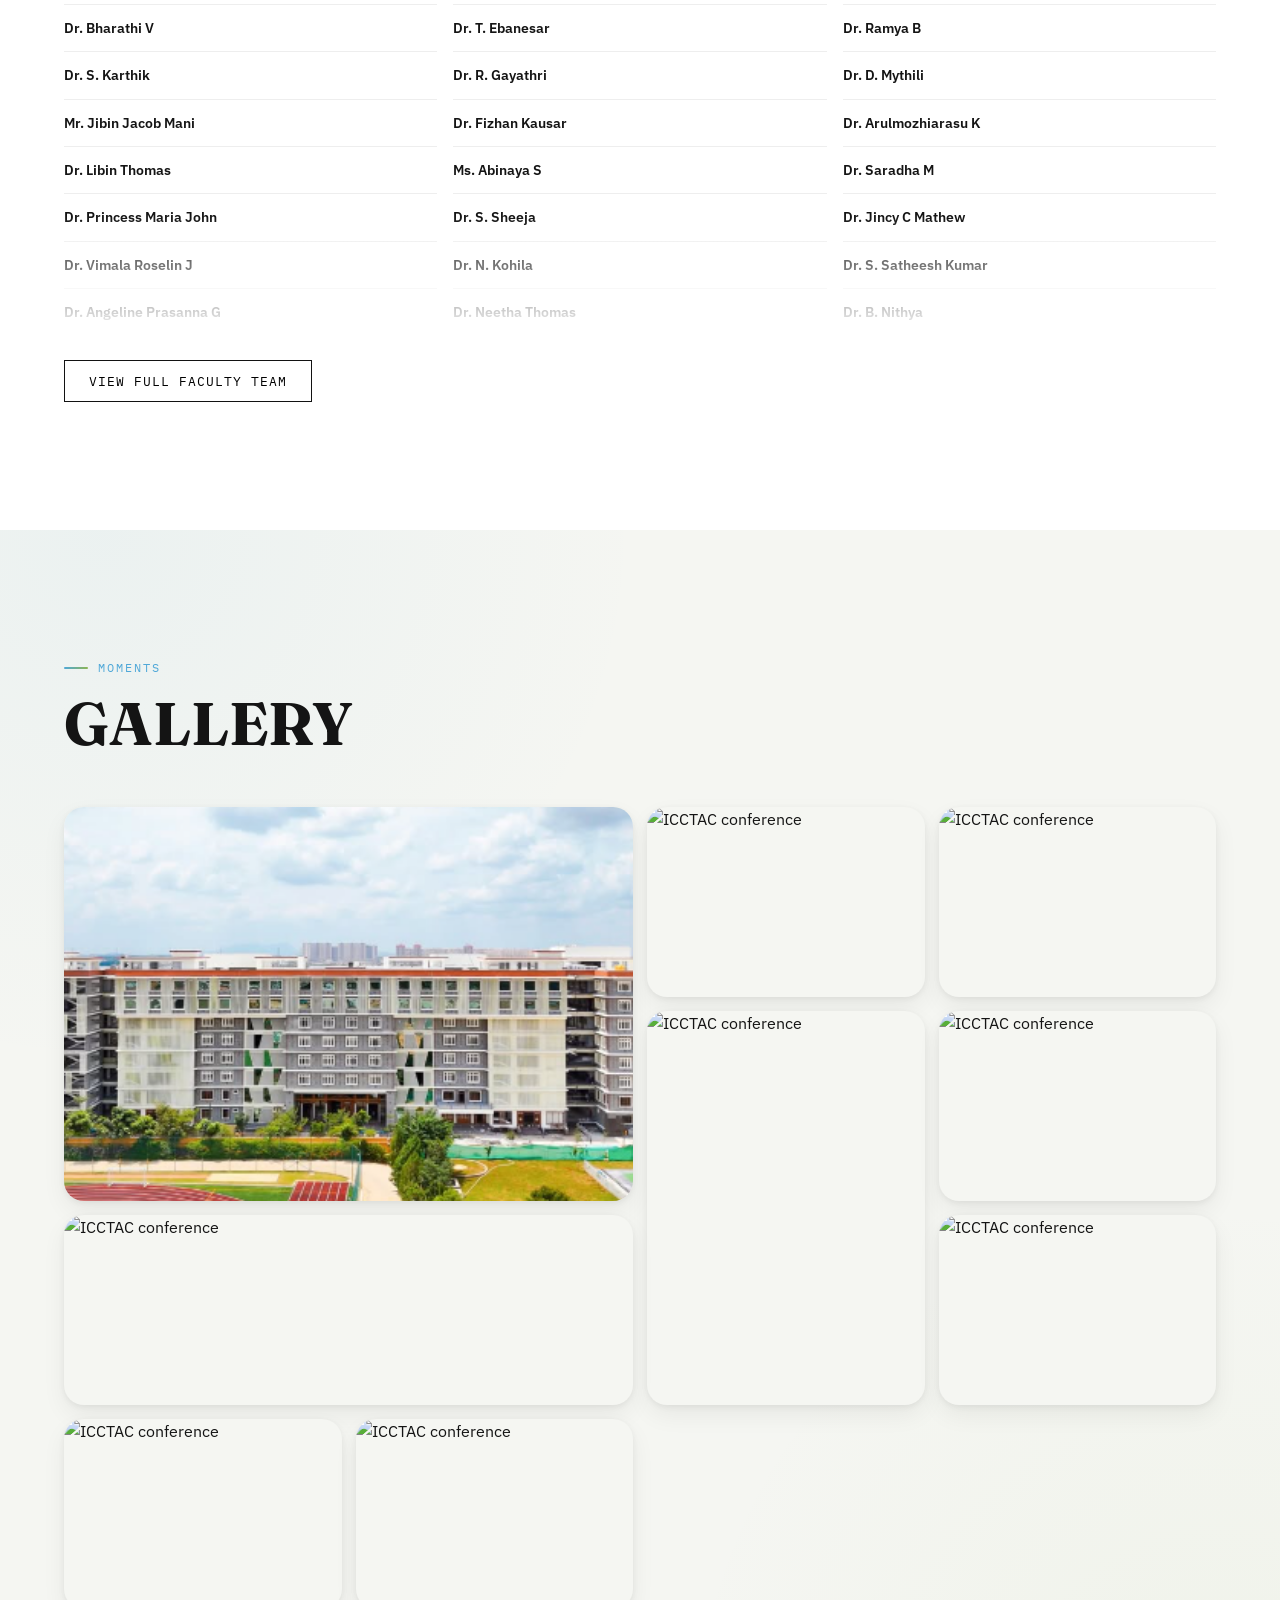
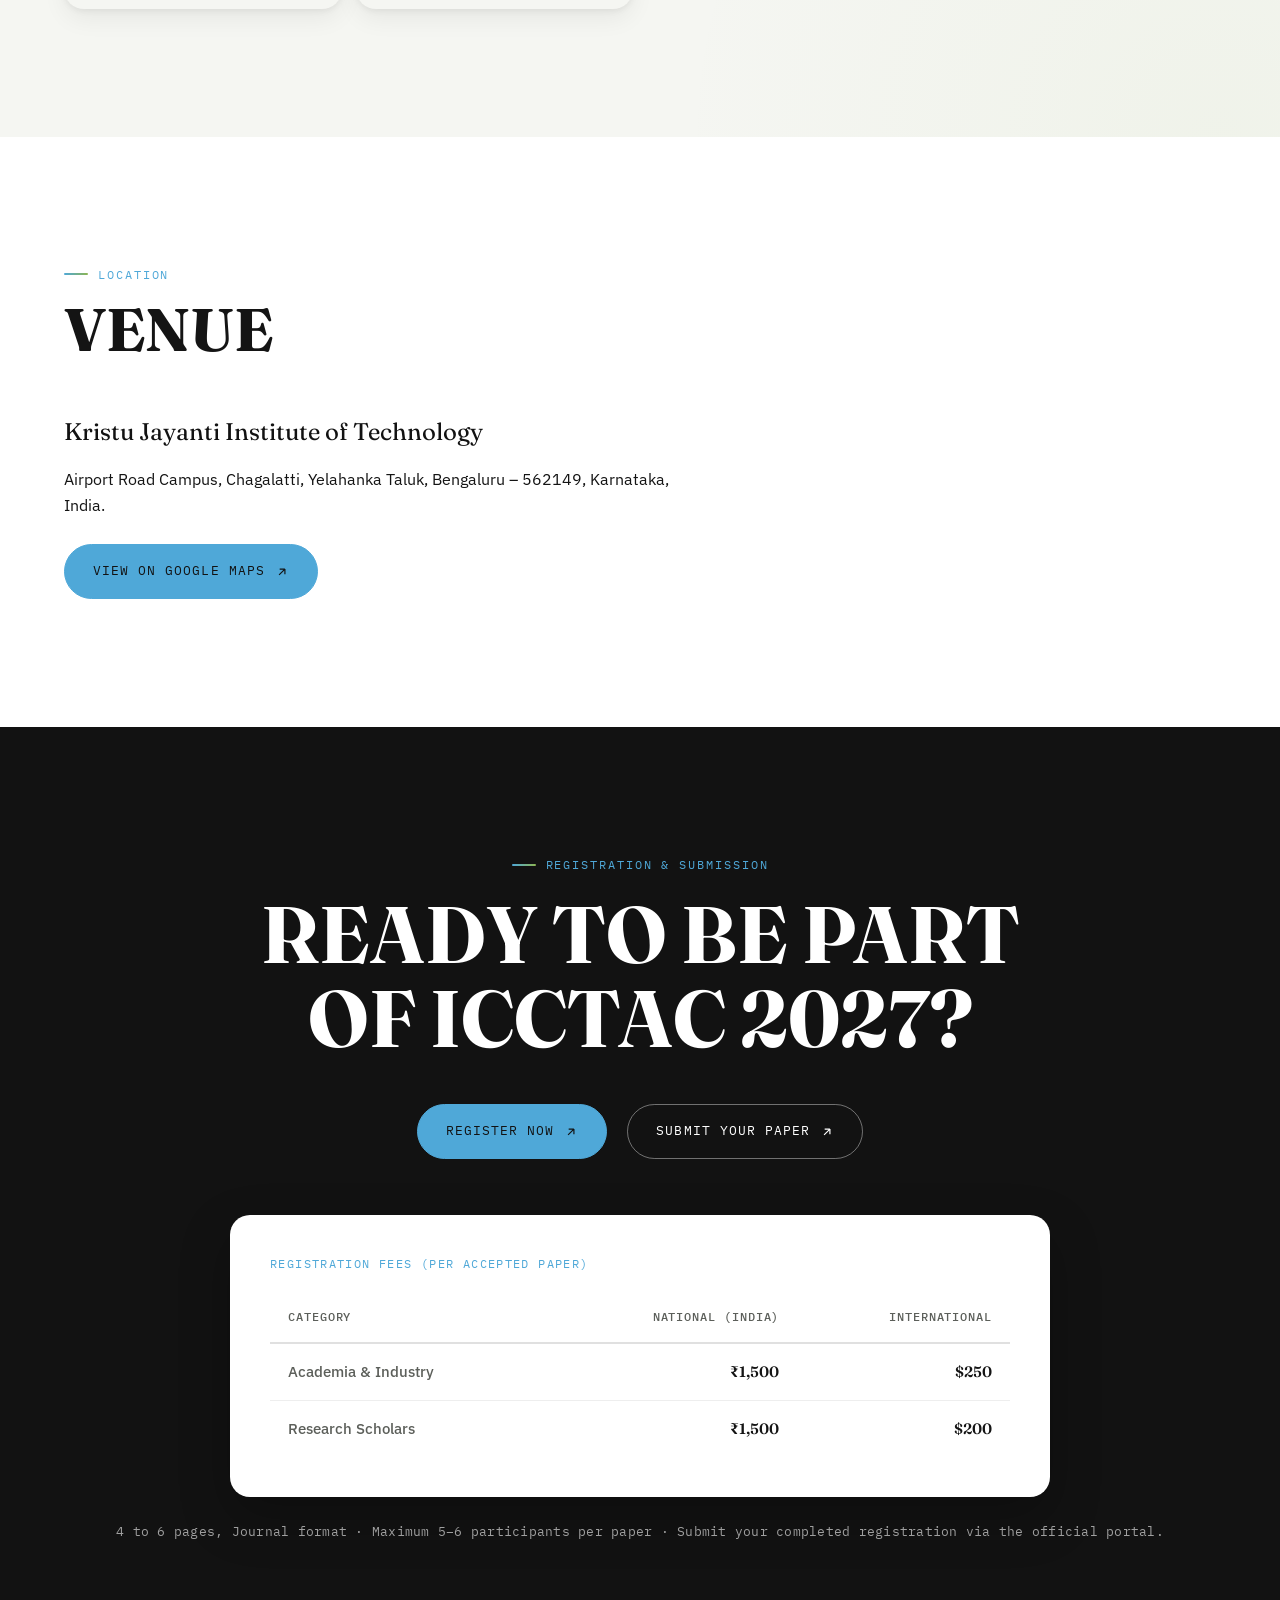
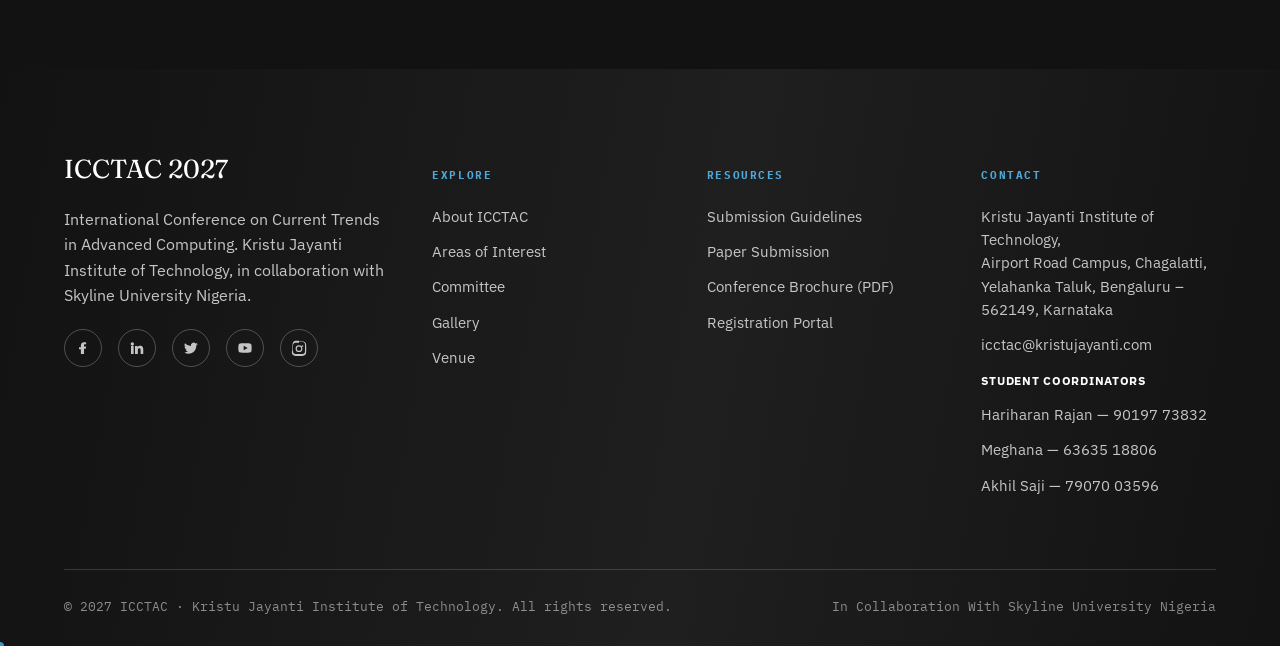
==== commit 32bf2841: "Switch to Common App-inspired palette: near-black primary, sky-blue accent, lime-green secondary" ====
--- a/index.html
+++ b/index.html
@@ -8,10 +8,10 @@
 <meta property="og:title" content="ICCTAC 2027 — Current Trends in Advanced Computing">
 <meta property="og:description" content="International Conference on Current Trends in Advanced Computing. 7 January 2027, Bengaluru, India.">
 <meta property="og:type" content="website">
-<link rel="icon" href="data:image/svg+xml,%3Csvg xmlns='http://www.w3.org/2000/svg' viewBox='0 0 100 100'%3E%3Crect width='100' height='100' fill='%231E293B'/%3E%3Ctext x='50' y='68' font-size='58' text-anchor='middle' fill='%23F97316' font-family='Georgia,serif'%3EC%3C/text%3E%3C/svg%3E">
+<link rel="icon" href="data:image/svg+xml,%3Csvg xmlns='http://www.w3.org/2000/svg' viewBox='0 0 100 100'%3E%3Crect width='100' height='100' fill='%23121212'/%3E%3Ctext x='50' y='68' font-size='58' text-anchor='middle' fill='%234FA8D8' font-family='Georgia,serif'%3EC%3C/text%3E%3C/svg%3E">
 <link rel="preconnect" href="https://fonts.googleapis.com">
 <link rel="preconnect" href="https://fonts.gstatic.com" crossorigin>
-<link rel="stylesheet" href="assets/css/style.css?v=23">
+<link rel="stylesheet" href="assets/css/style.css?v=24">
 </head>
 <body>
 <a href="#main" class="skip-link">Skip to content</a>
--- a/assets/css/style.css
+++ b/assets/css/style.css
@@ -5,15 +5,15 @@
 @import url('https://fonts.googleapis.com/css2?family=Fraunces:ital,opsz,wght@0,9..144,300;0,9..144,400;0,9..144,500;0,9..144,600;0,9..144,700;1,9..144,400&family=IBM+Plex+Sans:wght@300;400;500;600;700&family=IBM+Plex+Mono:wght@400;500&display=swap');
 
 :root{
-  --navy:#1E293B;
-  --brass:#F97316;
-  --maroon:#C2410C;
+  --navy:#121212;
+  --brass:#4FA8D8;
+  --maroon:#8DB552;
   --bg:#FFFFFF;
-  --bg-alt:#F8F7F5;
-  --text:#1A1F2B;
-  --muted:#5B6472;
-  --line:rgba(30,41,59,0.14);
-  --line-soft:rgba(30,41,59,0.08);
+  --bg-alt:#F5F6F2;
+  --text:#141414;
+  --muted:#5C5F5A;
+  --line:rgba(18,18,18,0.13);
+  --line-soft:rgba(18,18,18,0.07);
 
   --f-head:'Fraunces', Georgia, serif;
   --f-body:'IBM Plex Sans', -apple-system, BlinkMacSystemFont, sans-serif;
@@ -22,8 +22,8 @@
   --container: 1320px;
   --pad: clamp(20px, 5vw, 64px);
   --radius: 20px;
-  --shadow-card: 0 2px 6px rgba(30,41,59,0.06), 0 10px 24px rgba(30,41,59,0.06);
-  --gradient-brand: linear-gradient(100deg, var(--navy) 0%, #33455c 55%, var(--maroon) 130%);
+  --shadow-card: 0 2px 6px rgba(18,18,18,0.06), 0 10px 24px rgba(18,18,18,0.06);
+  --gradient-brand: linear-gradient(100deg, var(--navy) 0%, #1f1f1f 55%, #0a0a0a 130%);
 }
 
 /* ---------- Aurora / mesh backdrop (modern accent) ---------- */
@@ -32,8 +32,8 @@
 .section.mesh-bg::before, .section.mesh-bg::after{
   content:''; position:absolute; border-radius:50%; filter:blur(90px); z-index:0; pointer-events:none;
 }
-.section.mesh-bg::before{ width:420px; height:420px; background:rgba(249,115,22,0.16); top:-120px; left:-100px; }
-.section.mesh-bg::after{ width:480px; height:480px; background:rgba(194,65,12,0.14); bottom:-160px; right:-120px; }
+.section.mesh-bg::before{ width:420px; height:420px; background:rgba(79,168,216,0.16); top:-120px; left:-100px; }
+.section.mesh-bg::after{ width:480px; height:480px; background:rgba(141,181,82,0.14); bottom:-160px; right:-120px; }
 .section.mesh-bg > .container, .section.mesh-bg > .cfp-banner{ position:relative; z-index:1; }
 
 *,*::before,*::after{ box-sizing:border-box; }
@@ -77,8 +77,8 @@
 .section{ padding:clamp(64px,10vw,140px) 0; position:relative; }
 .section-alt{
   background:
-    radial-gradient(1200px circle at 8% 0%, rgba(249,115,22,0.06), transparent 45%),
-    radial-gradient(1200px circle at 95% 100%, rgba(194,65,12,0.05), transparent 45%),
+    radial-gradient(1200px circle at 8% 0%, rgba(79,168,216,0.06), transparent 45%),
+    radial-gradient(1200px circle at 95% 100%, rgba(141,181,82,0.05), transparent 45%),
     var(--bg-alt);
 }
 .section-navy{ background:var(--navy); color:#fff; }
@@ -105,10 +105,10 @@
   white-space:nowrap;
 }
 .btn svg{ transition:transform .25s ease; width:14px; height:14px; flex:none; }
-.btn:hover{ background:var(--navy); color:#fff; transform:translateY(-2px); box-shadow:0 10px 24px rgba(30,41,59,0.25); }
+.btn:hover{ background:var(--navy); color:#fff; transform:translateY(-2px); box-shadow:0 10px 24px rgba(18,18,18,0.25); }
 .btn:hover svg{ transform:translate(3px,-3px); }
 .btn-solid{ background:var(--brass); border-color:var(--brass); color:var(--navy); }
-.btn-solid:hover{ background:var(--maroon); border-color:var(--maroon); color:#fff; box-shadow:0 10px 30px rgba(249,115,22,0.35); }
+.btn-solid:hover{ background:var(--maroon); border-color:var(--maroon); color:#fff; box-shadow:0 10px 30px rgba(79,168,216,0.35); }
 .btn-ghost-light{ border-color:rgba(255,255,255,0.4); color:#fff; }
 .btn-ghost-light:hover{ background:#fff; color:var(--navy); }
 .btn-block{ width:100%; justify-content:center; }
@@ -119,7 +119,7 @@
 }
 .identity-bar::before{
   content:''; position:absolute; inset:0;
-  background-image: radial-gradient(rgba(249,115,22,0.35) 1px, transparent 1px);
+  background-image: radial-gradient(rgba(79,168,216,0.35) 1px, transparent 1px);
   background-size: 28px 28px;
   -webkit-mask-image: radial-gradient(ellipse at center, rgba(0,0,0,0.9) 0%, transparent 72%);
   mask-image: radial-gradient(ellipse at center, rgba(0,0,0,0.9) 0%, transparent 72%);
@@ -160,14 +160,14 @@
   position:sticky; top:0; left:0; right:0; z-index:900;
   display:flex; align-items:center; justify-content:space-between;
   padding:20px var(--pad);
-  background:rgba(30,41,59,0.72);
+  background:rgba(18,18,18,0.72);
   backdrop-filter:blur(16px) saturate(160%); -webkit-backdrop-filter:blur(16px) saturate(160%);
   border-bottom:1px solid rgba(255,255,255,0.08);
   transition:padding .3s ease, box-shadow .3s ease, background .3s ease;
 }
 .nav.scrolled{
   padding:12px var(--pad);
-  background:rgba(30,41,59,0.92);
+  background:rgba(18,18,18,0.92);
   box-shadow:0 8px 24px rgba(0,0,0,0.18);
 }
 .nav-logo{ font-family:var(--f-head); font-weight:600; font-size:19px; letter-spacing:0.01em; color:#fff; }
@@ -181,11 +181,11 @@
   content:''; position:absolute; left:0; bottom:0; width:0; height:1px; background:var(--brass); transition:width .25s ease;
 }
 .nav-links a:not(.btn):hover::after{ width:100%; }
-.nav-cta{ padding:12px 20px; position:relative; box-shadow:0 0 0 0 rgba(249,115,22,0.5); animation:navPulse 2.6s ease-out infinite; }
+.nav-cta{ padding:12px 20px; position:relative; box-shadow:0 0 0 0 rgba(79,168,216,0.5); animation:navPulse 2.6s ease-out infinite; }
 @keyframes navPulse{
-  0%{ box-shadow:0 0 0 0 rgba(249,115,22,0.45); }
-  70%{ box-shadow:0 0 0 12px rgba(249,115,22,0); }
-  100%{ box-shadow:0 0 0 0 rgba(249,115,22,0); }
+  0%{ box-shadow:0 0 0 0 rgba(79,168,216,0.45); }
+  70%{ box-shadow:0 0 0 12px rgba(79,168,216,0); }
+  100%{ box-shadow:0 0 0 0 rgba(79,168,216,0); }
 }
 .nav-toggle{ display:none; background:none; border:none; padding:8px; z-index:1001; }
 .nav-toggle .bar{ display:block; width:26px; height:2px; background:#fff; margin:6px 0; transition:transform .3s ease, opacity .3s ease; }
@@ -235,9 +235,9 @@
 .hero-noise{
   position:absolute; inset:0;
   background:
-    linear-gradient(180deg, rgba(30,41,59,0.72), rgba(30,41,59,0.55) 40%, rgba(30,41,59,0.88)),
-    radial-gradient(600px circle at 15% 20%, rgba(249,115,22,0.22), transparent 60%),
-    radial-gradient(700px circle at 85% 80%, rgba(194,65,12,0.28), transparent 60%);
+    linear-gradient(180deg, rgba(18,18,18,0.72), rgba(18,18,18,0.55) 40%, rgba(18,18,18,0.88)),
+    radial-gradient(600px circle at 15% 20%, rgba(79,168,216,0.22), transparent 60%),
+    radial-gradient(700px circle at 85% 80%, rgba(141,181,82,0.28), transparent 60%);
   background-size: 100% 100%, 140% 140%, 140% 140%;
   animation: heroGlow 16s ease-in-out infinite alternate;
 }
@@ -248,7 +248,7 @@
 .hero-inner{ position:relative; z-index:2; width:100%; padding-top:64px; padding-bottom:80px; }
 .hero-org{
   display:grid; gap:22px; margin-bottom:36px; padding:26px 28px; border:1px solid rgba(255,255,255,0.22);
-  background:rgba(30,41,59,0.4); backdrop-filter:blur(6px); max-width:520px; border-radius:var(--radius);
+  background:rgba(18,18,18,0.4); backdrop-filter:blur(6px); max-width:520px; border-radius:var(--radius);
 }
 .hero-org .org-label{ font-family:var(--f-mono); font-size:11px; letter-spacing:0.14em; text-transform:uppercase; color:var(--brass); margin-bottom:8px; }
 .hero-org .org-value{ font-size:15.5px; line-height:1.5; }
@@ -261,7 +261,7 @@
 }
 .hero-title em{
   font-style:italic; font-weight:400;
-  background:linear-gradient(100deg, #fdba74 0%, var(--brass) 45%, #fb923c 70%, var(--brass) 100%);
+  background:linear-gradient(100deg, #8DB552 0%, var(--brass) 45%, #6fc3e0 70%, var(--brass) 100%);
   -webkit-background-clip:text; background-clip:text; color:transparent;
 }
 .hero-title .line{ display:block; overflow:hidden; }
@@ -360,7 +360,7 @@
   border-radius:var(--radius); box-shadow:var(--shadow-card);
   transition:border-color .25s ease, transform .25s ease, box-shadow .25s ease;
 }
-.link-card:hover{ border-color:var(--brass); transform:translateY(-6px); box-shadow:0 6px 16px rgba(30,41,59,0.08), 0 20px 40px rgba(249,115,22,0.18); }
+.link-card:hover{ border-color:var(--brass); transform:translateY(-6px); box-shadow:0 6px 16px rgba(18,18,18,0.08), 0 20px 40px rgba(79,168,216,0.18); }
 .link-card .lc-label{ font-family:var(--f-mono); font-size:11px; letter-spacing:0.14em; text-transform:uppercase; color:var(--brass); }
 .link-card .lc-title{ font-family:var(--f-head); font-size:20px; }
 .link-card a{ font-family:var(--f-mono); font-size:12.5px; letter-spacing:0.06em; text-transform:uppercase; display:inline-flex; align-items:center; gap:8px; color:var(--navy); }
@@ -436,7 +436,7 @@
 .gallery-item{ overflow:hidden; position:relative; cursor:zoom-in; background:var(--bg-alt); border-radius:var(--radius); box-shadow:var(--shadow-card); }
 .gallery-item img{ width:100%; height:100%; object-fit:cover; transition:transform .6s cubic-bezier(.19,1,.22,1); }
 .gallery-item:hover img{ transform:scale(1.06); }
-.gallery-item::after{ content:''; position:absolute; inset:0; background:linear-gradient(transparent 60%, rgba(30,41,59,0.55)); opacity:0; transition:opacity .3s ease; }
+.gallery-item::after{ content:''; position:absolute; inset:0; background:linear-gradient(transparent 60%, rgba(18,18,18,0.55)); opacity:0; transition:opacity .3s ease; }
 .gallery-item:hover::after{ opacity:1; }
 .gallery-item.tall{ grid-row:span 2; }
 .gallery-item.wide{ grid-column:span 2; }
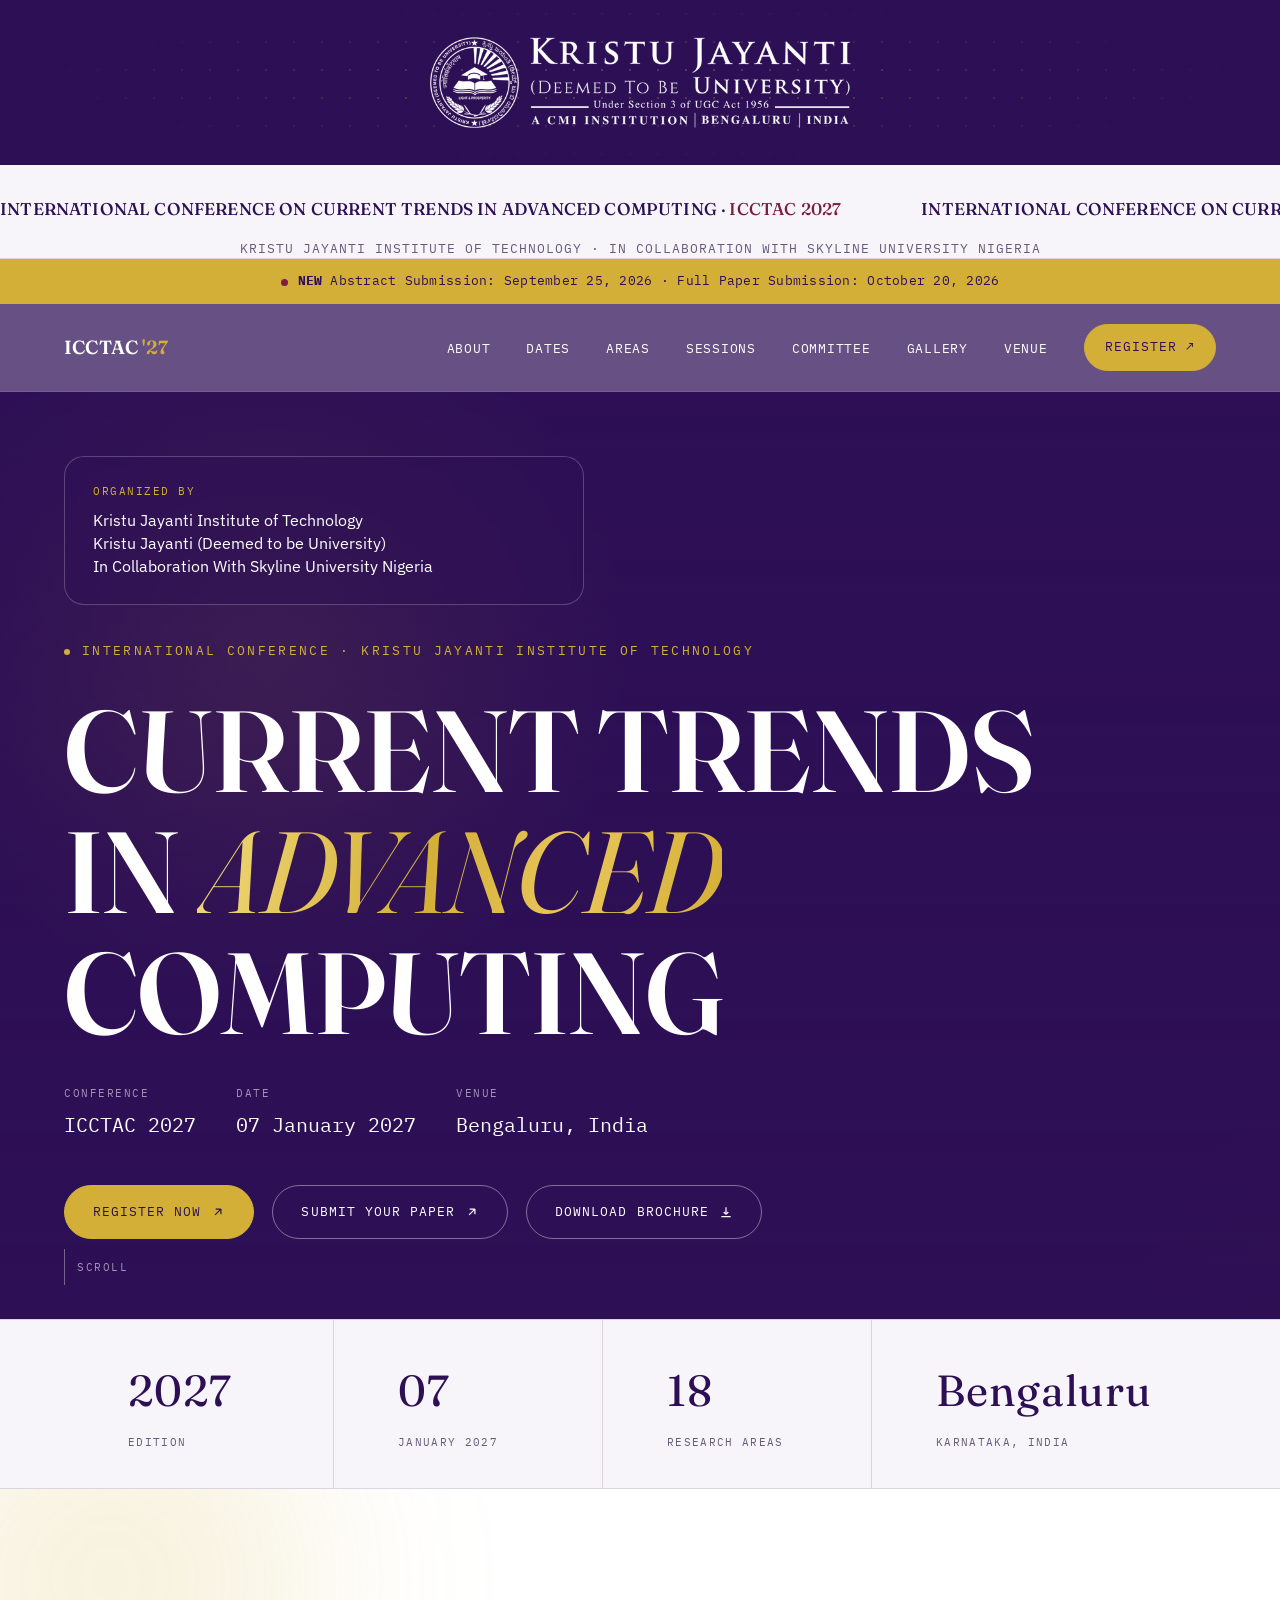
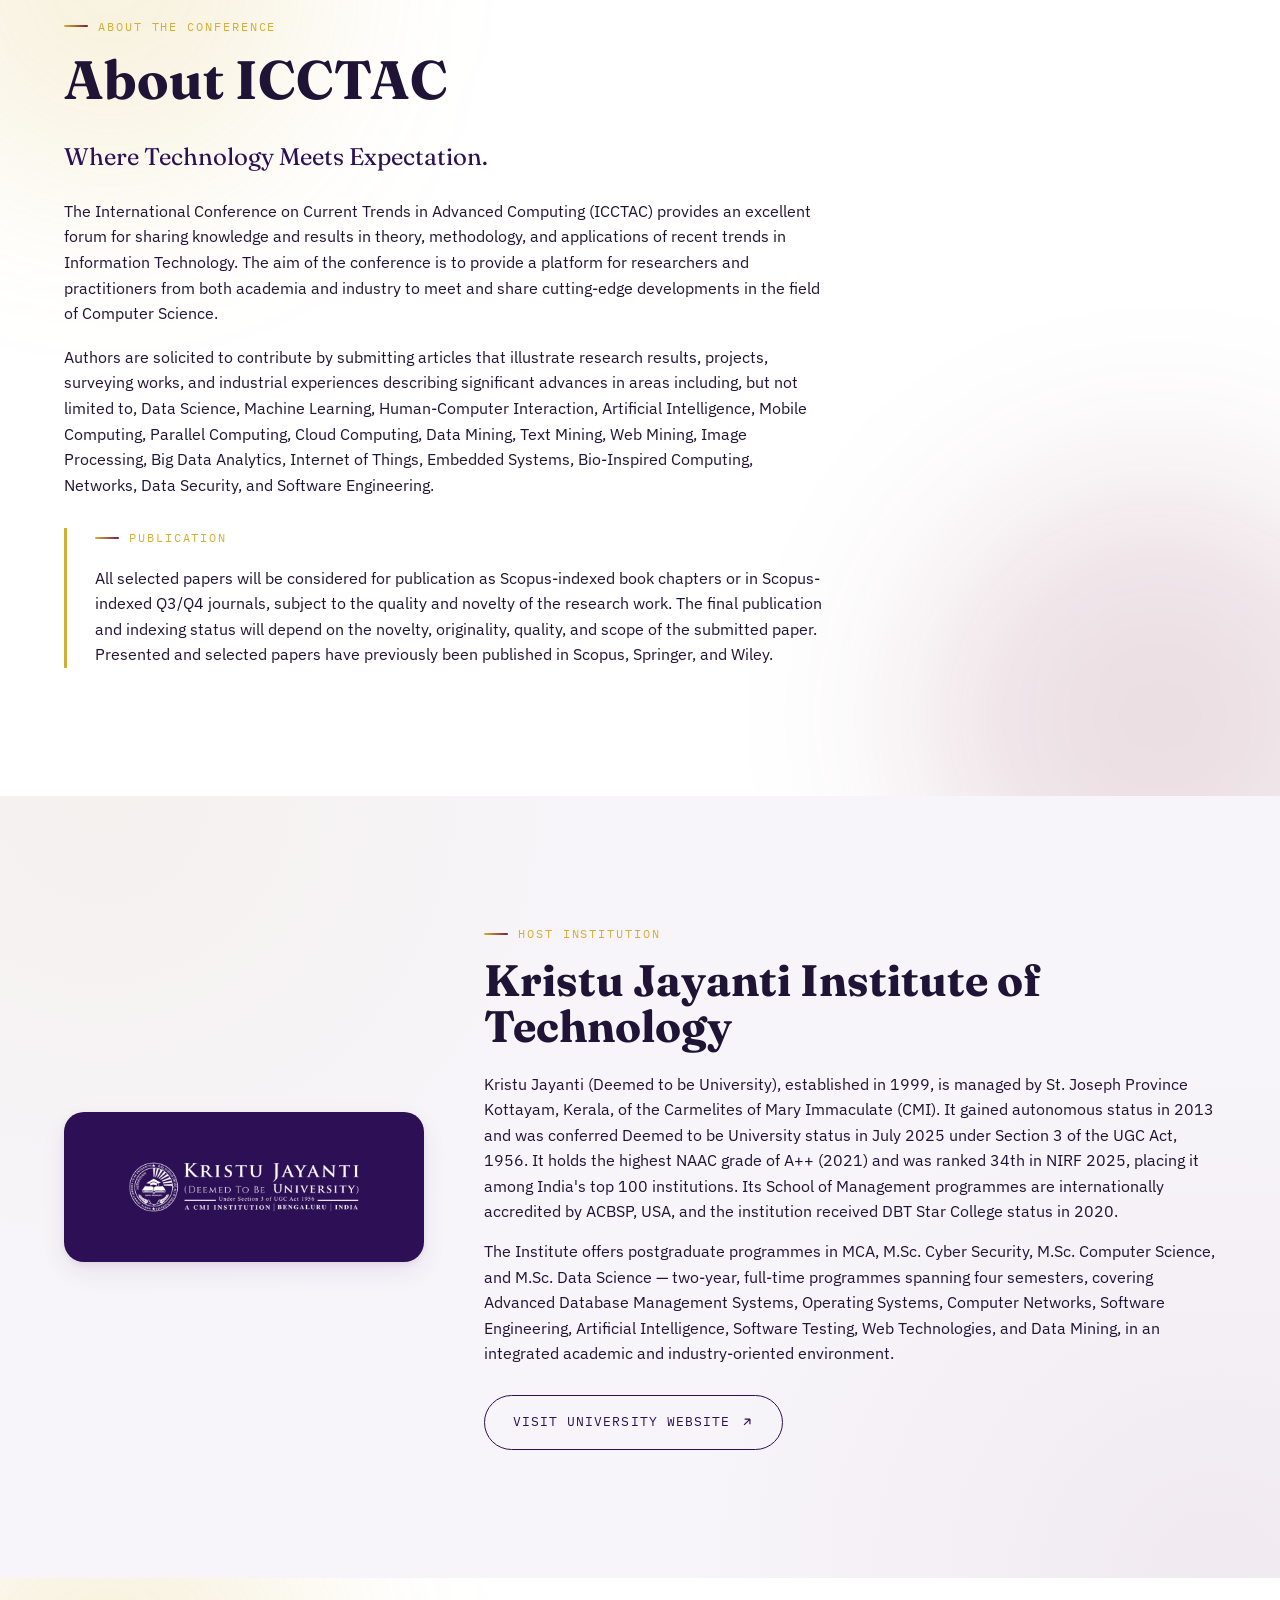
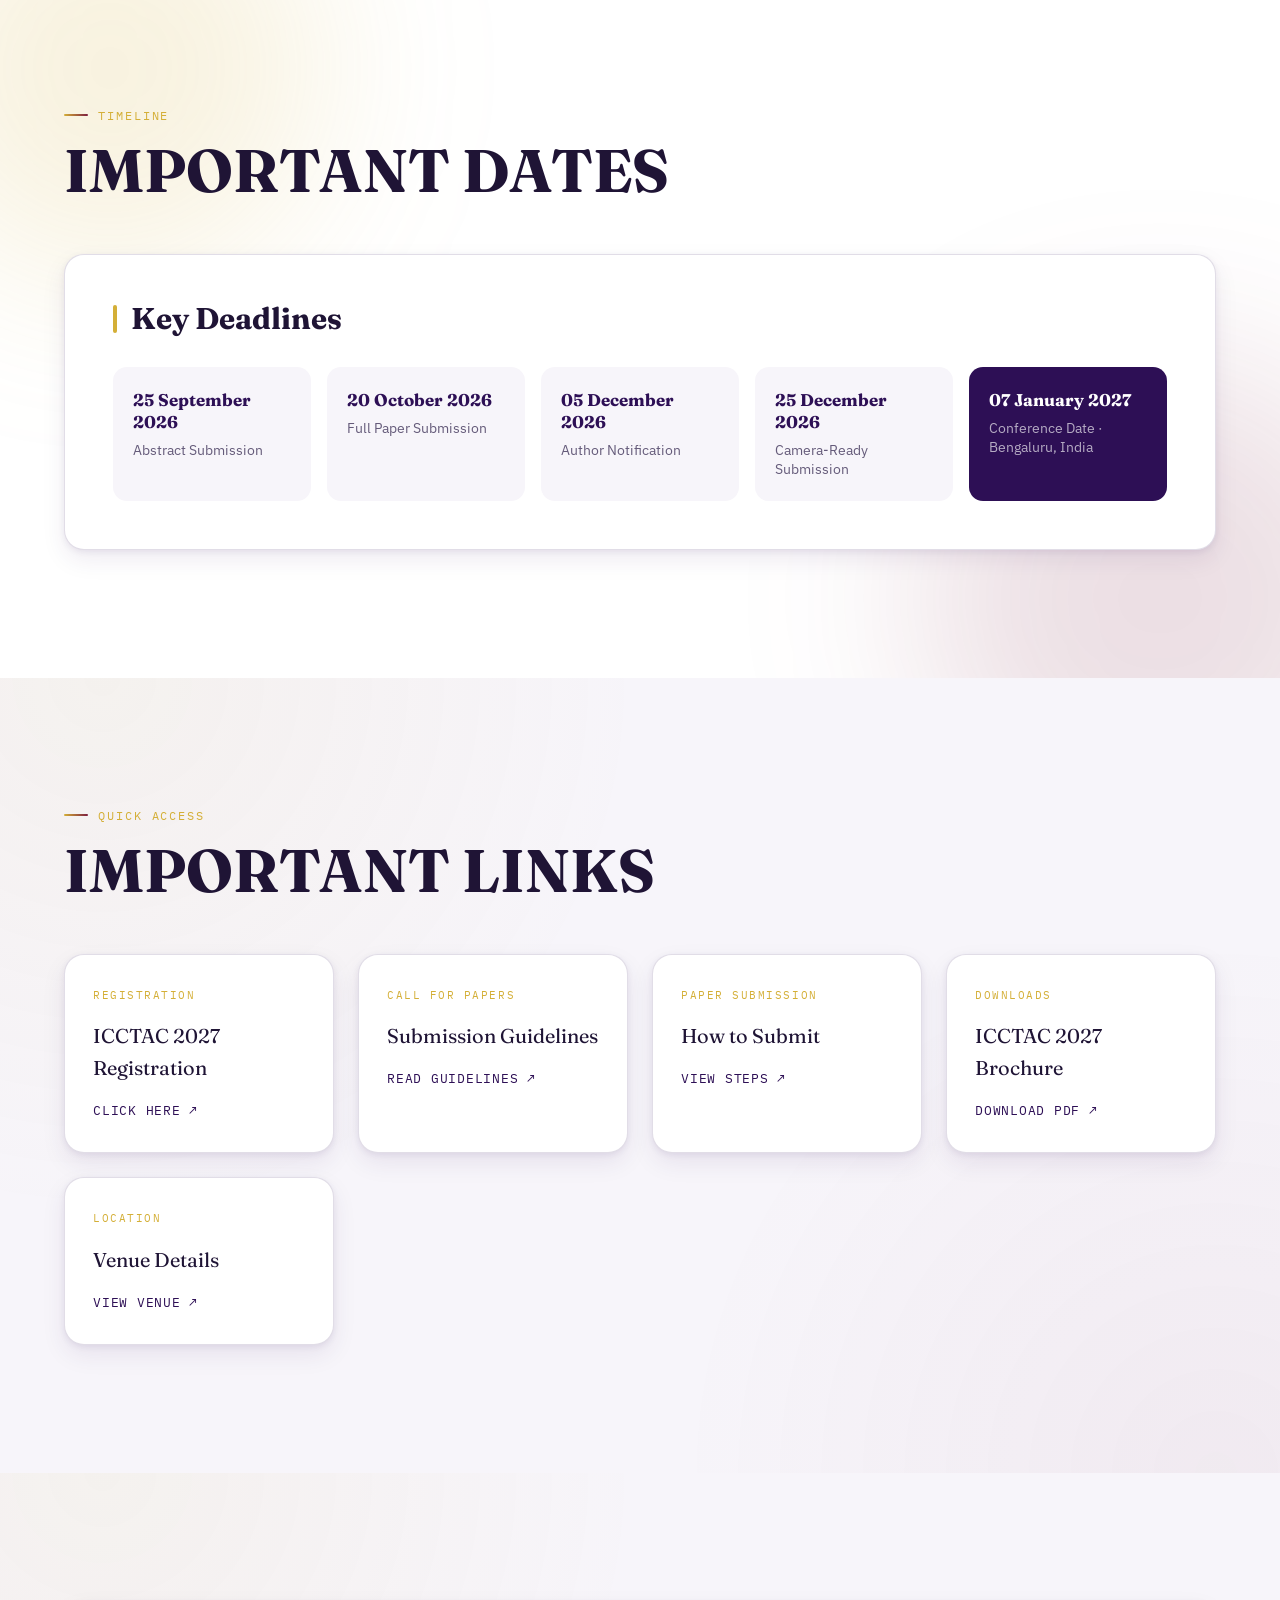
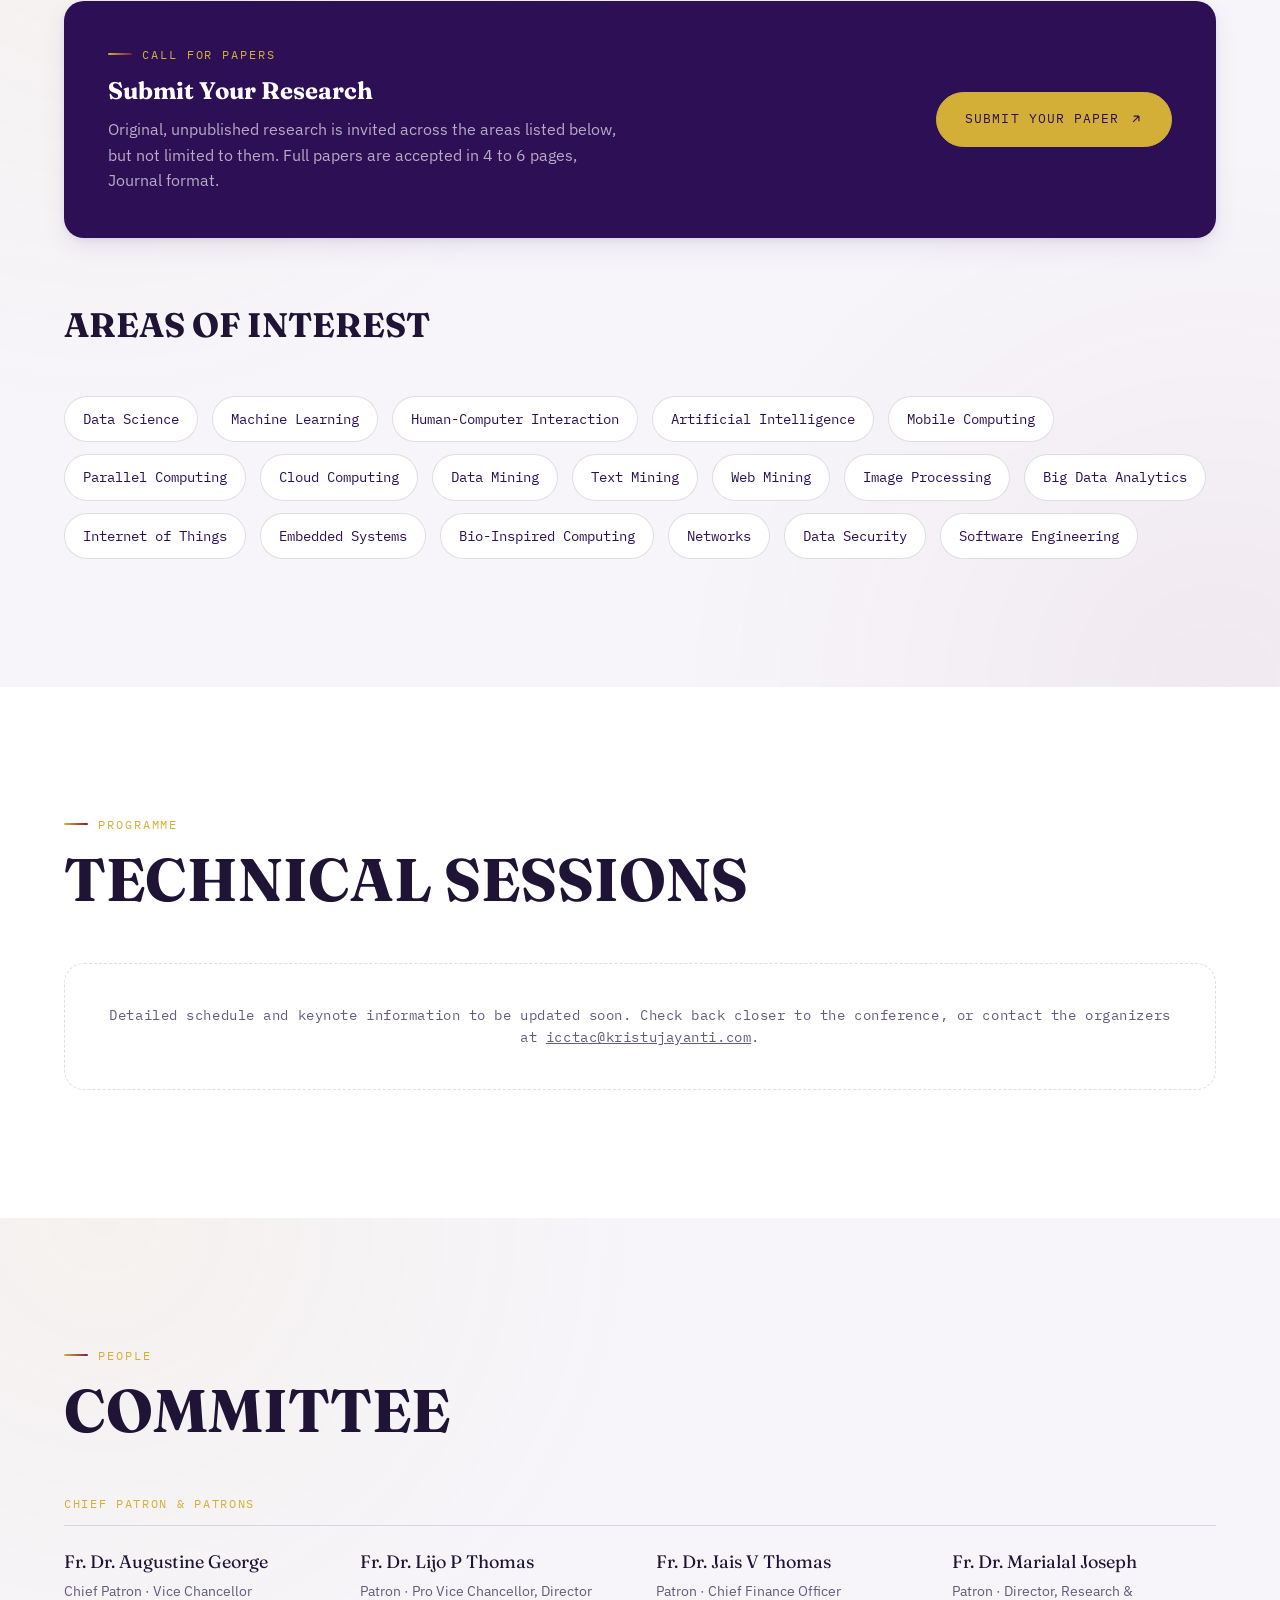
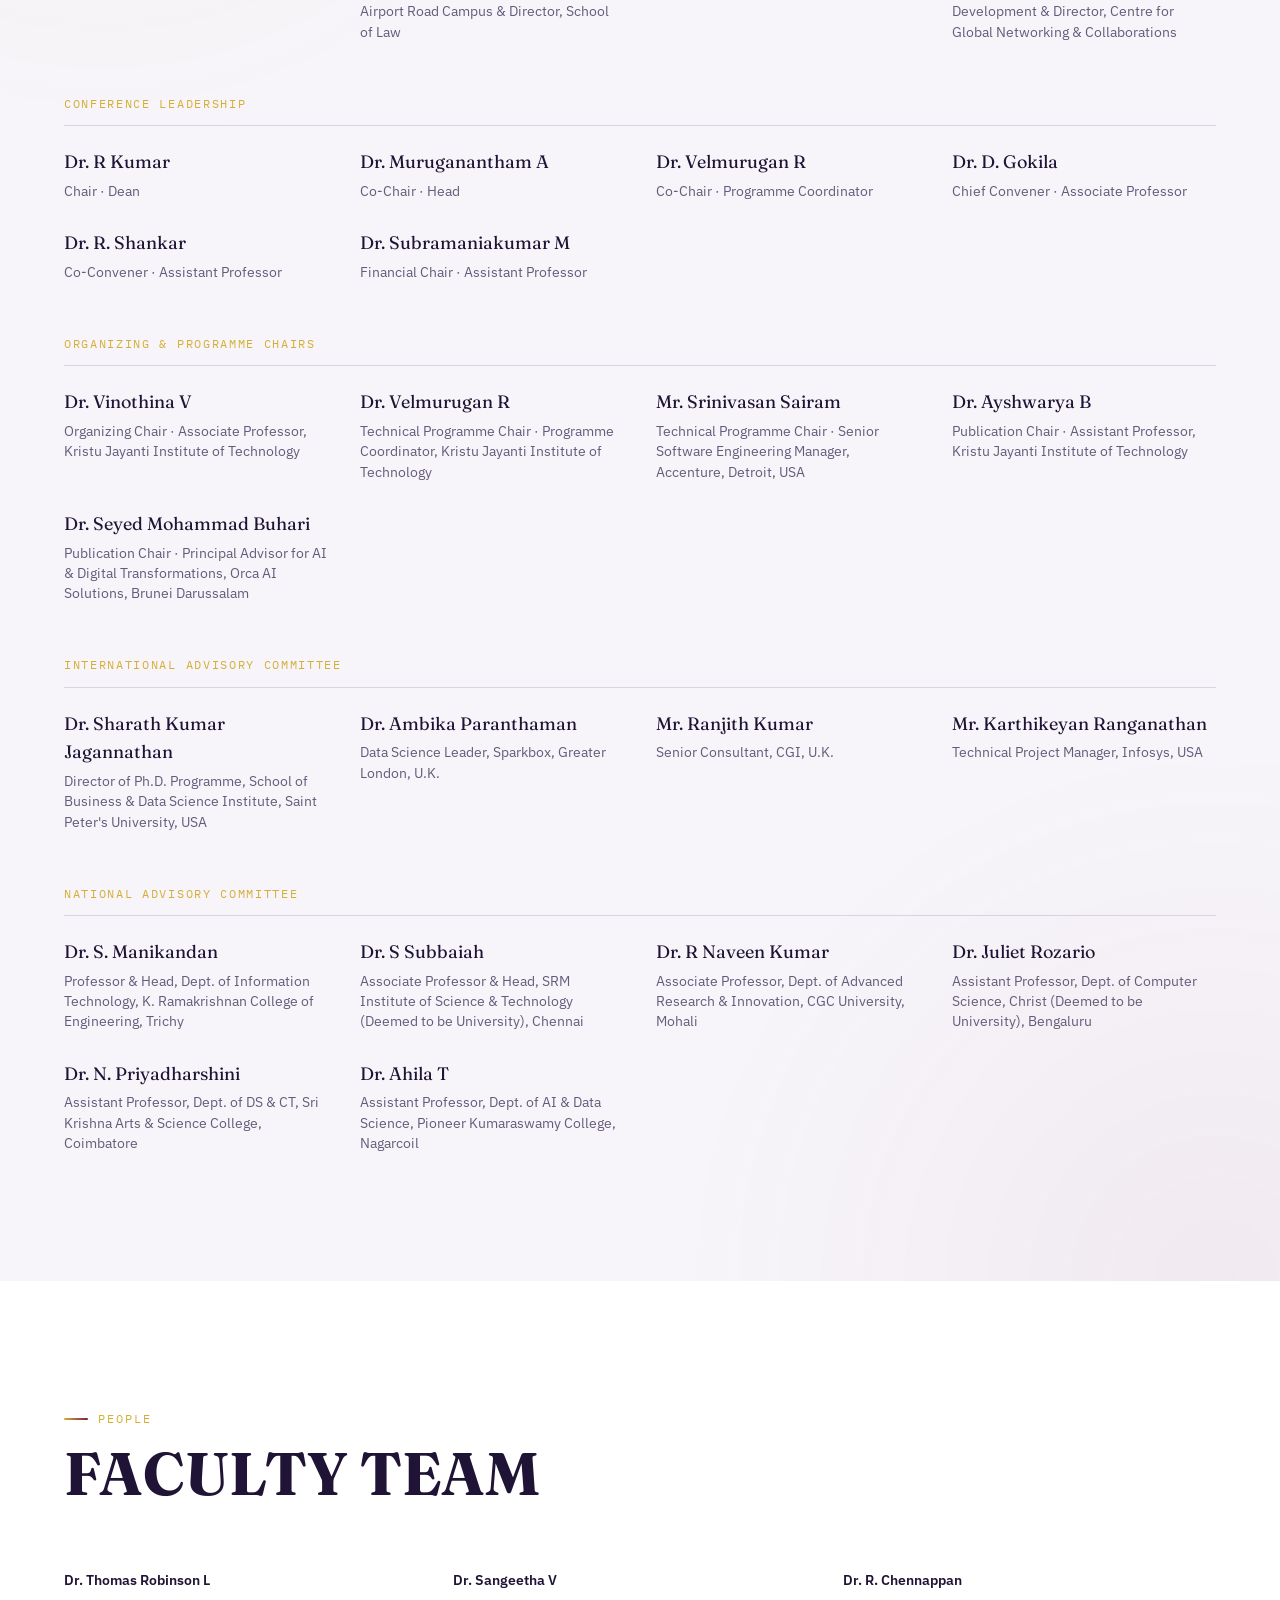
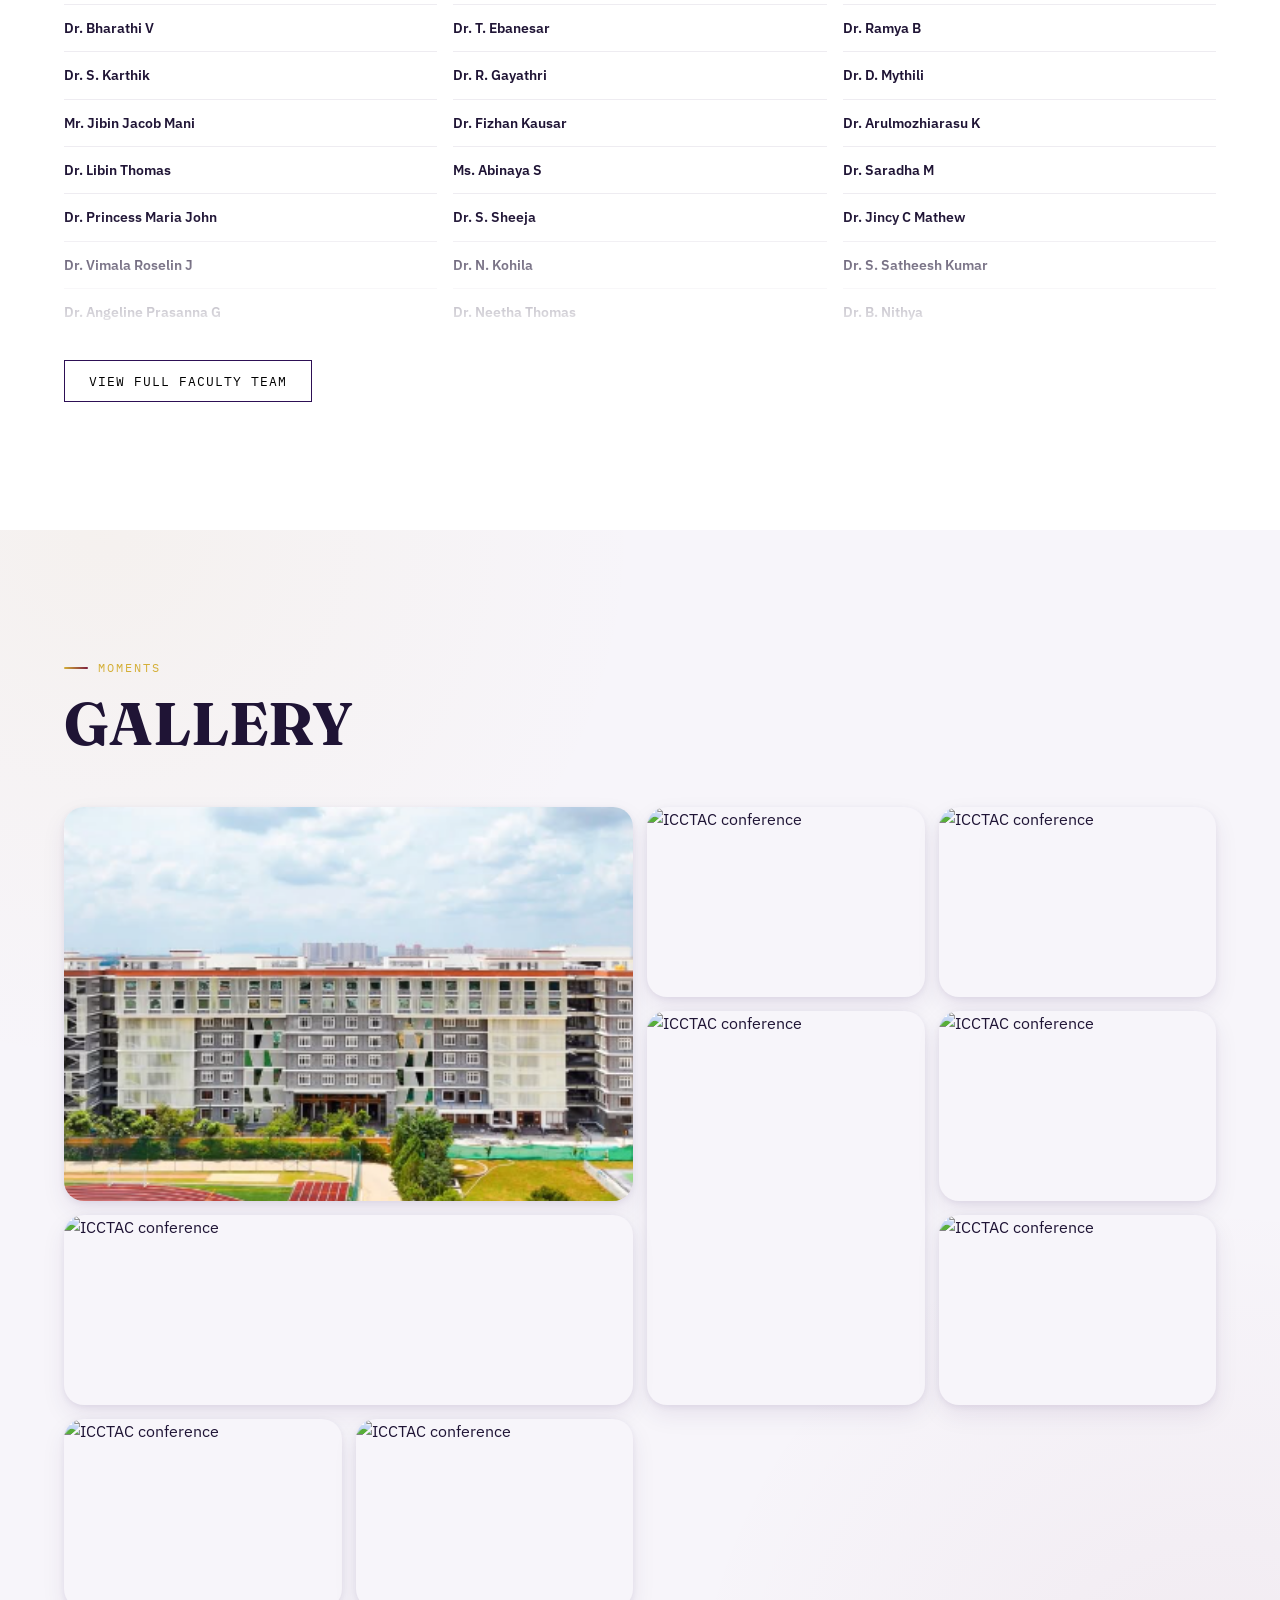
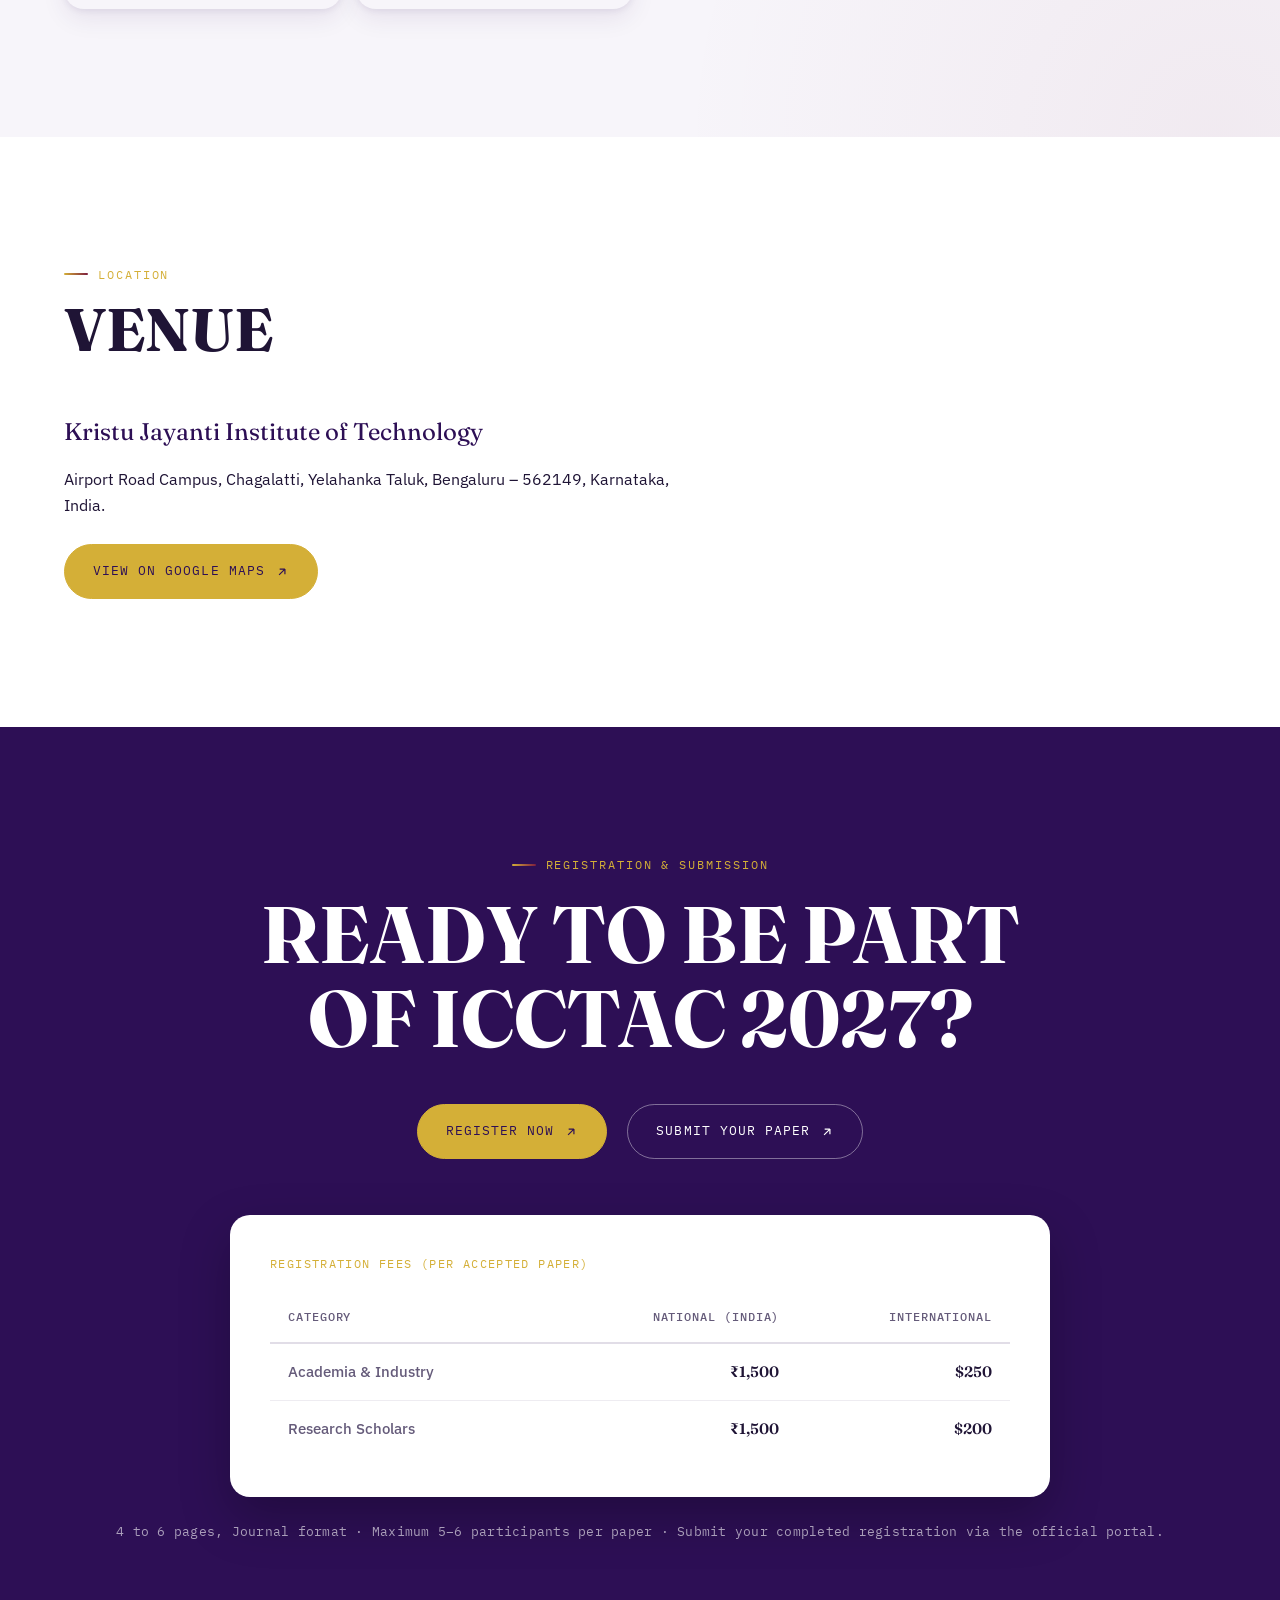
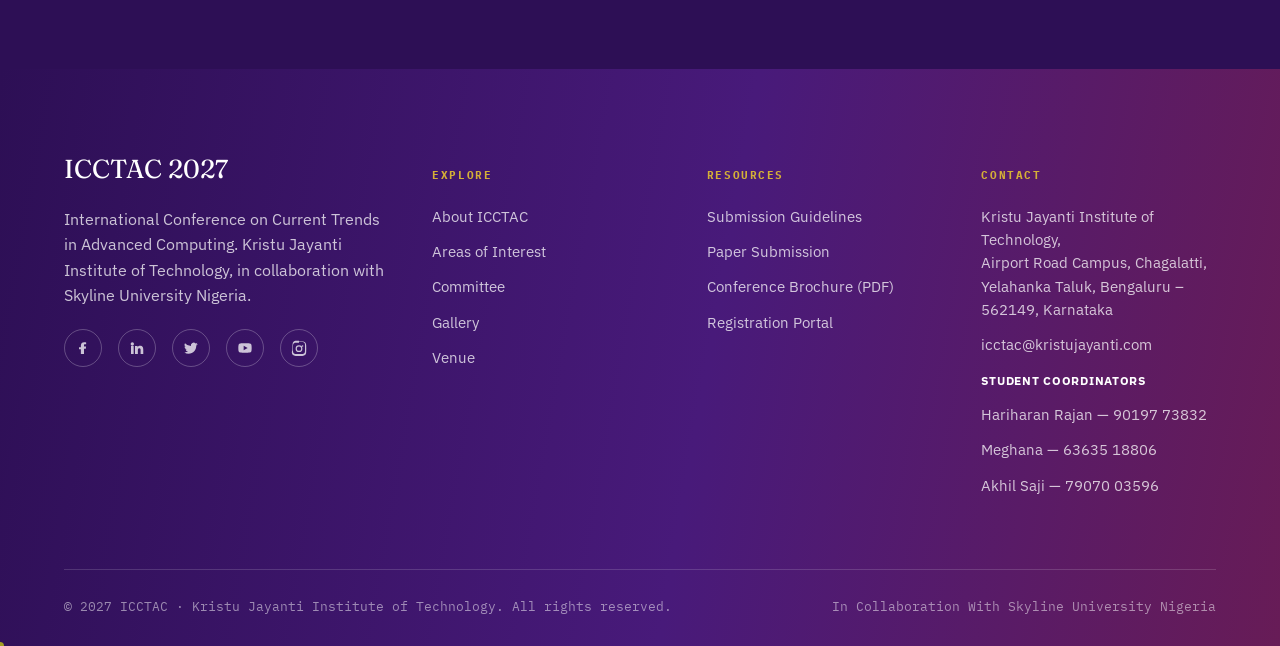
==== commit 1c9173fe: "Switch to royal palette: deep purple primary, metallic gold accent, wine secondary" ====
--- a/index.html
+++ b/index.html
@@ -8,10 +8,10 @@
 <meta property="og:title" content="ICCTAC 2027 — Current Trends in Advanced Computing">
 <meta property="og:description" content="International Conference on Current Trends in Advanced Computing. 7 January 2027, Bengaluru, India.">
 <meta property="og:type" content="website">
-<link rel="icon" href="data:image/svg+xml,%3Csvg xmlns='http://www.w3.org/2000/svg' viewBox='0 0 100 100'%3E%3Crect width='100' height='100' fill='%23121212'/%3E%3Ctext x='50' y='68' font-size='58' text-anchor='middle' fill='%234FA8D8' font-family='Georgia,serif'%3EC%3C/text%3E%3C/svg%3E">
+<link rel="icon" href="data:image/svg+xml,%3Csvg xmlns='http://www.w3.org/2000/svg' viewBox='0 0 100 100'%3E%3Crect width='100' height='100' fill='%232D0F55'/%3E%3Ctext x='50' y='68' font-size='58' text-anchor='middle' fill='%23D4AF37' font-family='Georgia,serif'%3EC%3C/text%3E%3C/svg%3E">
 <link rel="preconnect" href="https://fonts.googleapis.com">
 <link rel="preconnect" href="https://fonts.gstatic.com" crossorigin>
-<link rel="stylesheet" href="assets/css/style.css?v=24">
+<link rel="stylesheet" href="assets/css/style.css?v=25">
 </head>
 <body>
 <a href="#main" class="skip-link">Skip to content</a>
--- a/assets/css/style.css
+++ b/assets/css/style.css
@@ -5,15 +5,15 @@
 @import url('https://fonts.googleapis.com/css2?family=Fraunces:ital,opsz,wght@0,9..144,300;0,9..144,400;0,9..144,500;0,9..144,600;0,9..144,700;1,9..144,400&family=IBM+Plex+Sans:wght@300;400;500;600;700&family=IBM+Plex+Mono:wght@400;500&display=swap');
 
 :root{
-  --navy:#121212;
-  --brass:#4FA8D8;
-  --maroon:#8DB552;
+  --navy:#2D0F55;
+  --brass:#D4AF37;
+  --maroon:#7C1D3F;
   --bg:#FFFFFF;
-  --bg-alt:#F5F6F2;
-  --text:#141414;
-  --muted:#5C5F5A;
-  --line:rgba(18,18,18,0.13);
-  --line-soft:rgba(18,18,18,0.07);
+  --bg-alt:#F7F5FA;
+  --text:#1F1435;
+  --muted:#655B7A;
+  --line:rgba(45,15,85,0.14);
+  --line-soft:rgba(45,15,85,0.08);
 
   --f-head:'Fraunces', Georgia, serif;
   --f-body:'IBM Plex Sans', -apple-system, BlinkMacSystemFont, sans-serif;
@@ -22,8 +22,8 @@
   --container: 1320px;
   --pad: clamp(20px, 5vw, 64px);
   --radius: 20px;
-  --shadow-card: 0 2px 6px rgba(18,18,18,0.06), 0 10px 24px rgba(18,18,18,0.06);
-  --gradient-brand: linear-gradient(100deg, var(--navy) 0%, #1f1f1f 55%, #0a0a0a 130%);
+  --shadow-card: 0 2px 6px rgba(45,15,85,0.07), 0 10px 24px rgba(45,15,85,0.08);
+  --gradient-brand: linear-gradient(100deg, var(--navy) 0%, #481a7a 55%, var(--maroon) 130%);
 }
 
 /* ---------- Aurora / mesh backdrop (modern accent) ---------- */
@@ -32,8 +32,8 @@
 .section.mesh-bg::before, .section.mesh-bg::after{
   content:''; position:absolute; border-radius:50%; filter:blur(90px); z-index:0; pointer-events:none;
 }
-.section.mesh-bg::before{ width:420px; height:420px; background:rgba(79,168,216,0.16); top:-120px; left:-100px; }
-.section.mesh-bg::after{ width:480px; height:480px; background:rgba(141,181,82,0.14); bottom:-160px; right:-120px; }
+.section.mesh-bg::before{ width:420px; height:420px; background:rgba(212,175,55,0.16); top:-120px; left:-100px; }
+.section.mesh-bg::after{ width:480px; height:480px; background:rgba(124,29,63,0.14); bottom:-160px; right:-120px; }
 .section.mesh-bg > .container, .section.mesh-bg > .cfp-banner{ position:relative; z-index:1; }
 
 *,*::before,*::after{ box-sizing:border-box; }
@@ -77,8 +77,8 @@
 .section{ padding:clamp(64px,10vw,140px) 0; position:relative; }
 .section-alt{
   background:
-    radial-gradient(1200px circle at 8% 0%, rgba(79,168,216,0.06), transparent 45%),
-    radial-gradient(1200px circle at 95% 100%, rgba(141,181,82,0.05), transparent 45%),
+    radial-gradient(1200px circle at 8% 0%, rgba(212,175,55,0.06), transparent 45%),
+    radial-gradient(1200px circle at 95% 100%, rgba(124,29,63,0.05), transparent 45%),
     var(--bg-alt);
 }
 .section-navy{ background:var(--navy); color:#fff; }
@@ -105,10 +105,10 @@
   white-space:nowrap;
 }
 .btn svg{ transition:transform .25s ease; width:14px; height:14px; flex:none; }
-.btn:hover{ background:var(--navy); color:#fff; transform:translateY(-2px); box-shadow:0 10px 24px rgba(18,18,18,0.25); }
+.btn:hover{ background:var(--navy); color:#fff; transform:translateY(-2px); box-shadow:0 10px 24px rgba(45,15,85,0.25); }
 .btn:hover svg{ transform:translate(3px,-3px); }
 .btn-solid{ background:var(--brass); border-color:var(--brass); color:var(--navy); }
-.btn-solid:hover{ background:var(--maroon); border-color:var(--maroon); color:#fff; box-shadow:0 10px 30px rgba(79,168,216,0.35); }
+.btn-solid:hover{ background:var(--maroon); border-color:var(--maroon); color:#fff; box-shadow:0 10px 30px rgba(212,175,55,0.35); }
 .btn-ghost-light{ border-color:rgba(255,255,255,0.4); color:#fff; }
 .btn-ghost-light:hover{ background:#fff; color:var(--navy); }
 .btn-block{ width:100%; justify-content:center; }
@@ -119,7 +119,7 @@
 }
 .identity-bar::before{
   content:''; position:absolute; inset:0;
-  background-image: radial-gradient(rgba(79,168,216,0.35) 1px, transparent 1px);
+  background-image: radial-gradient(rgba(212,175,55,0.35) 1px, transparent 1px);
   background-size: 28px 28px;
   -webkit-mask-image: radial-gradient(ellipse at center, rgba(0,0,0,0.9) 0%, transparent 72%);
   mask-image: radial-gradient(ellipse at center, rgba(0,0,0,0.9) 0%, transparent 72%);
@@ -160,14 +160,14 @@
   position:sticky; top:0; left:0; right:0; z-index:900;
   display:flex; align-items:center; justify-content:space-between;
   padding:20px var(--pad);
-  background:rgba(18,18,18,0.72);
+  background:rgba(45,15,85,0.72);
   backdrop-filter:blur(16px) saturate(160%); -webkit-backdrop-filter:blur(16px) saturate(160%);
   border-bottom:1px solid rgba(255,255,255,0.08);
   transition:padding .3s ease, box-shadow .3s ease, background .3s ease;
 }
 .nav.scrolled{
   padding:12px var(--pad);
-  background:rgba(18,18,18,0.92);
+  background:rgba(45,15,85,0.92);
   box-shadow:0 8px 24px rgba(0,0,0,0.18);
 }
 .nav-logo{ font-family:var(--f-head); font-weight:600; font-size:19px; letter-spacing:0.01em; color:#fff; }
@@ -181,11 +181,11 @@
   content:''; position:absolute; left:0; bottom:0; width:0; height:1px; background:var(--brass); transition:width .25s ease;
 }
 .nav-links a:not(.btn):hover::after{ width:100%; }
-.nav-cta{ padding:12px 20px; position:relative; box-shadow:0 0 0 0 rgba(79,168,216,0.5); animation:navPulse 2.6s ease-out infinite; }
+.nav-cta{ padding:12px 20px; position:relative; box-shadow:0 0 0 0 rgba(212,175,55,0.5); animation:navPulse 2.6s ease-out infinite; }
 @keyframes navPulse{
-  0%{ box-shadow:0 0 0 0 rgba(79,168,216,0.45); }
-  70%{ box-shadow:0 0 0 12px rgba(79,168,216,0); }
-  100%{ box-shadow:0 0 0 0 rgba(79,168,216,0); }
+  0%{ box-shadow:0 0 0 0 rgba(212,175,55,0.45); }
+  70%{ box-shadow:0 0 0 12px rgba(212,175,55,0); }
+  100%{ box-shadow:0 0 0 0 rgba(212,175,55,0); }
 }
 .nav-toggle{ display:none; background:none; border:none; padding:8px; z-index:1001; }
 .nav-toggle .bar{ display:block; width:26px; height:2px; background:#fff; margin:6px 0; transition:transform .3s ease, opacity .3s ease; }
@@ -235,9 +235,9 @@
 .hero-noise{
   position:absolute; inset:0;
   background:
-    linear-gradient(180deg, rgba(18,18,18,0.72), rgba(18,18,18,0.55) 40%, rgba(18,18,18,0.88)),
-    radial-gradient(600px circle at 15% 20%, rgba(79,168,216,0.22), transparent 60%),
-    radial-gradient(700px circle at 85% 80%, rgba(141,181,82,0.28), transparent 60%);
+    linear-gradient(180deg, rgba(45,15,85,0.72), rgba(45,15,85,0.55) 40%, rgba(45,15,85,0.88)),
+    radial-gradient(600px circle at 15% 20%, rgba(212,175,55,0.22), transparent 60%),
+    radial-gradient(700px circle at 85% 80%, rgba(124,29,63,0.28), transparent 60%);
   background-size: 100% 100%, 140% 140%, 140% 140%;
   animation: heroGlow 16s ease-in-out infinite alternate;
 }
@@ -248,7 +248,7 @@
 .hero-inner{ position:relative; z-index:2; width:100%; padding-top:64px; padding-bottom:80px; }
 .hero-org{
   display:grid; gap:22px; margin-bottom:36px; padding:26px 28px; border:1px solid rgba(255,255,255,0.22);
-  background:rgba(18,18,18,0.4); backdrop-filter:blur(6px); max-width:520px; border-radius:var(--radius);
+  background:rgba(45,15,85,0.4); backdrop-filter:blur(6px); max-width:520px; border-radius:var(--radius);
 }
 .hero-org .org-label{ font-family:var(--f-mono); font-size:11px; letter-spacing:0.14em; text-transform:uppercase; color:var(--brass); margin-bottom:8px; }
 .hero-org .org-value{ font-size:15.5px; line-height:1.5; }
@@ -261,7 +261,7 @@
 }
 .hero-title em{
   font-style:italic; font-weight:400;
-  background:linear-gradient(100deg, #8DB552 0%, var(--brass) 45%, #6fc3e0 70%, var(--brass) 100%);
+  background:linear-gradient(100deg, #f0d97a 0%, var(--brass) 45%, #e8c65a 70%, var(--brass) 100%);
   -webkit-background-clip:text; background-clip:text; color:transparent;
 }
 .hero-title .line{ display:block; overflow:hidden; }
@@ -360,7 +360,7 @@
   border-radius:var(--radius); box-shadow:var(--shadow-card);
   transition:border-color .25s ease, transform .25s ease, box-shadow .25s ease;
 }
-.link-card:hover{ border-color:var(--brass); transform:translateY(-6px); box-shadow:0 6px 16px rgba(18,18,18,0.08), 0 20px 40px rgba(79,168,216,0.18); }
+.link-card:hover{ border-color:var(--brass); transform:translateY(-6px); box-shadow:0 6px 16px rgba(45,15,85,0.08), 0 20px 40px rgba(212,175,55,0.18); }
 .link-card .lc-label{ font-family:var(--f-mono); font-size:11px; letter-spacing:0.14em; text-transform:uppercase; color:var(--brass); }
 .link-card .lc-title{ font-family:var(--f-head); font-size:20px; }
 .link-card a{ font-family:var(--f-mono); font-size:12.5px; letter-spacing:0.06em; text-transform:uppercase; display:inline-flex; align-items:center; gap:8px; color:var(--navy); }
@@ -436,7 +436,7 @@
 .gallery-item{ overflow:hidden; position:relative; cursor:zoom-in; background:var(--bg-alt); border-radius:var(--radius); box-shadow:var(--shadow-card); }
 .gallery-item img{ width:100%; height:100%; object-fit:cover; transition:transform .6s cubic-bezier(.19,1,.22,1); }
 .gallery-item:hover img{ transform:scale(1.06); }
-.gallery-item::after{ content:''; position:absolute; inset:0; background:linear-gradient(transparent 60%, rgba(18,18,18,0.55)); opacity:0; transition:opacity .3s ease; }
+.gallery-item::after{ content:''; position:absolute; inset:0; background:linear-gradient(transparent 60%, rgba(45,15,85,0.55)); opacity:0; transition:opacity .3s ease; }
 .gallery-item:hover::after{ opacity:1; }
 .gallery-item.tall{ grid-row:span 2; }
 .gallery-item.wide{ grid-column:span 2; }
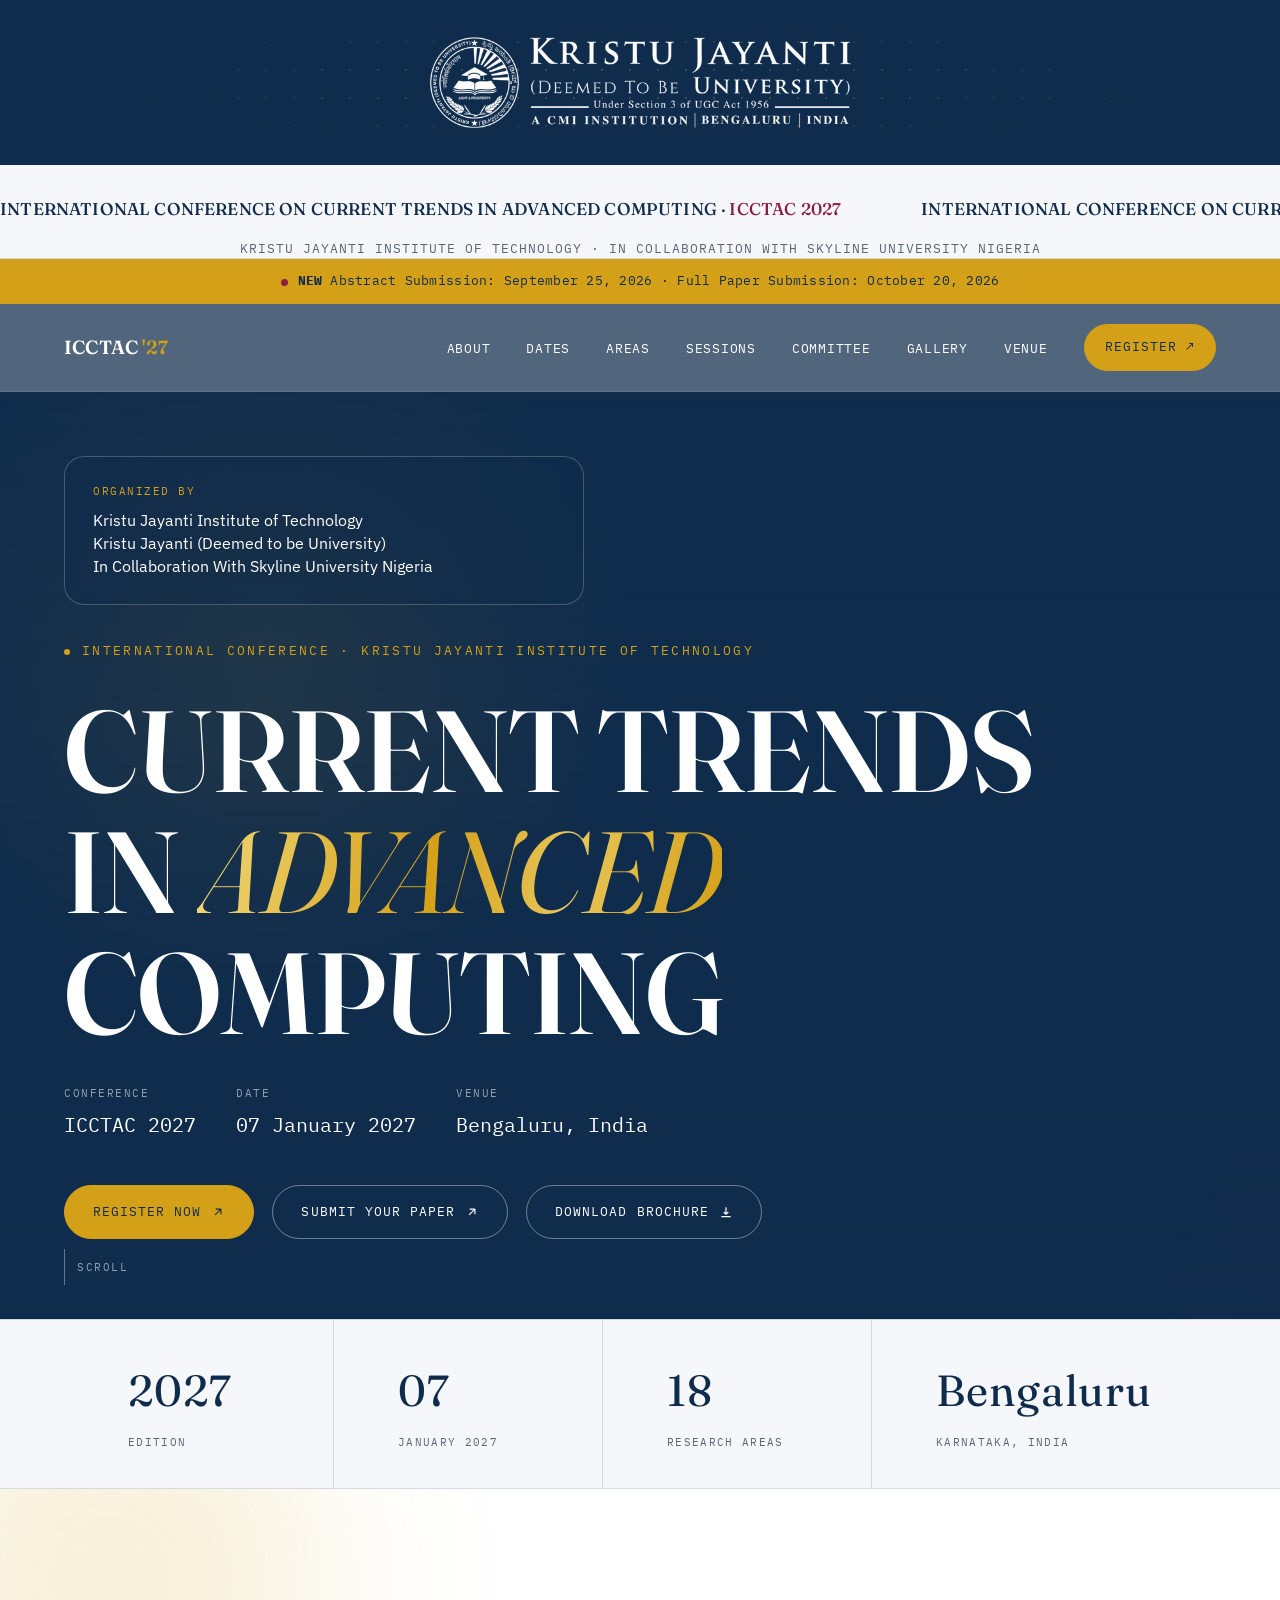
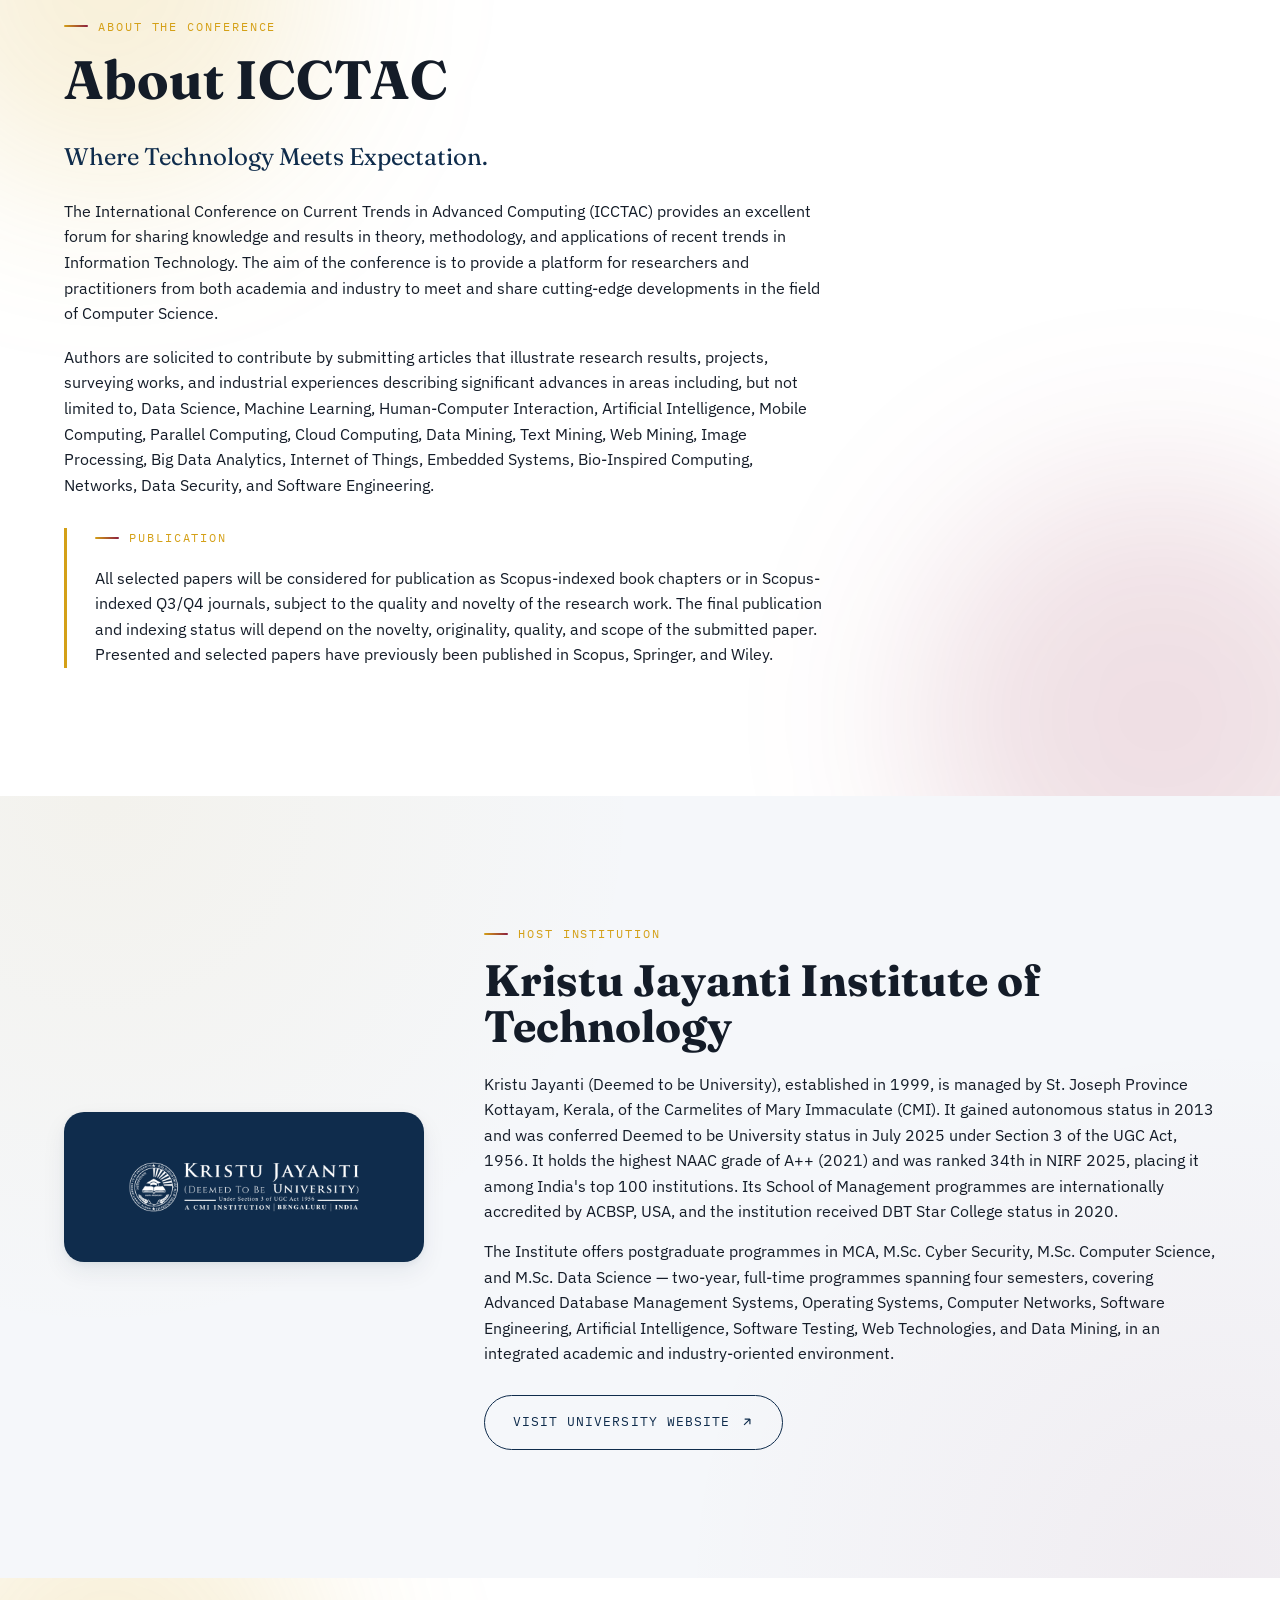
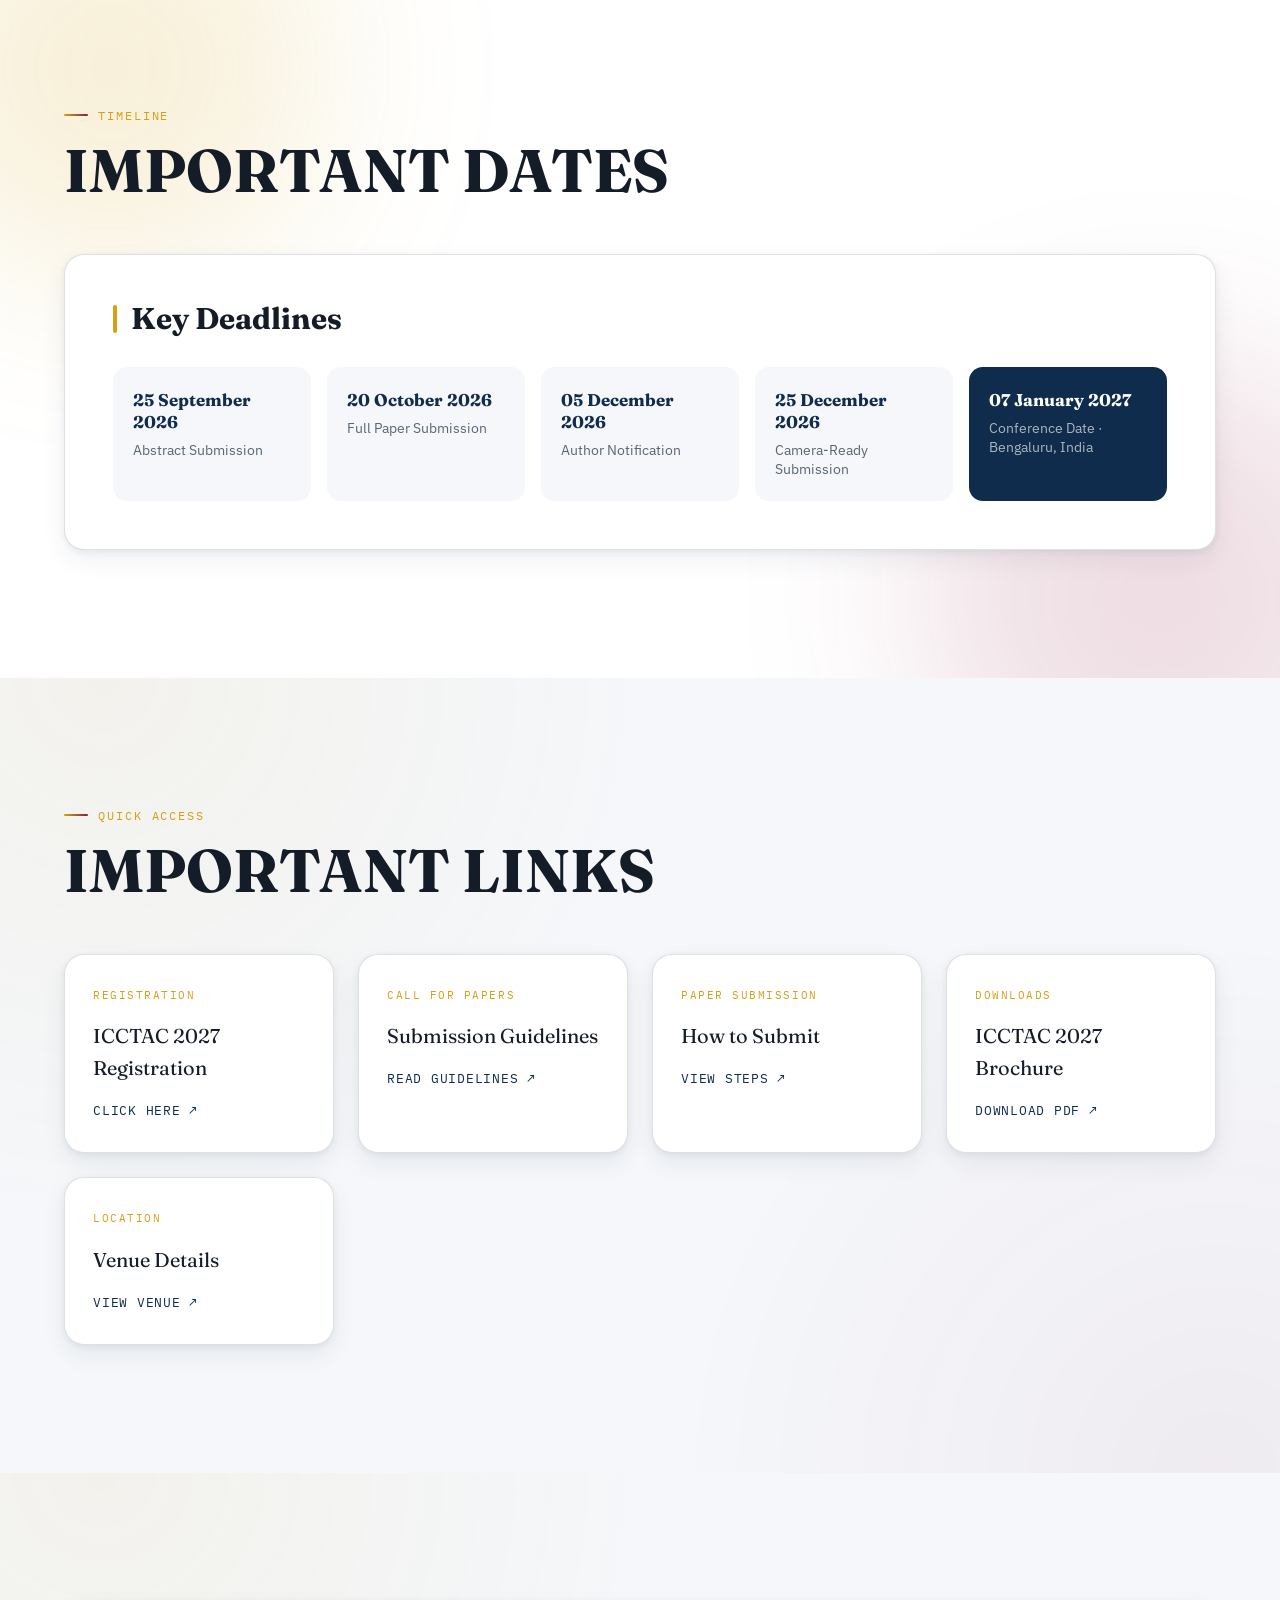
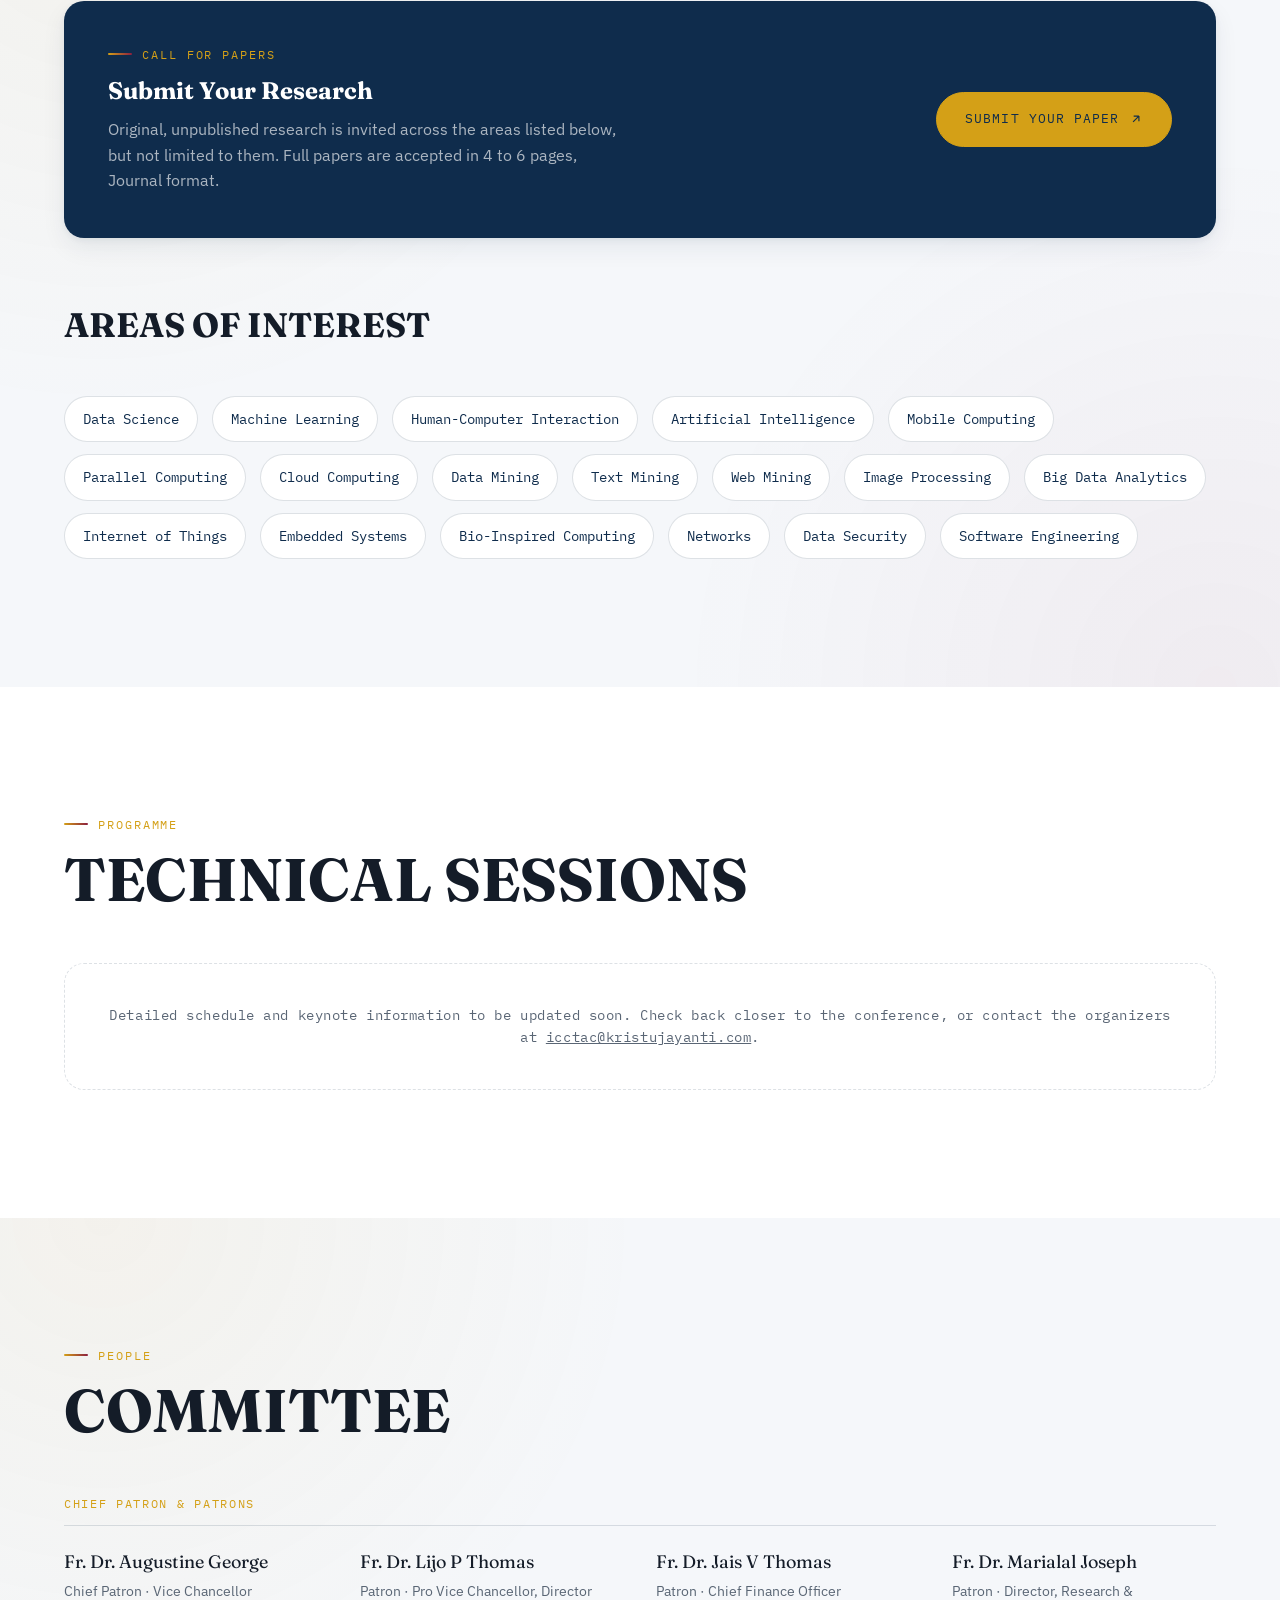
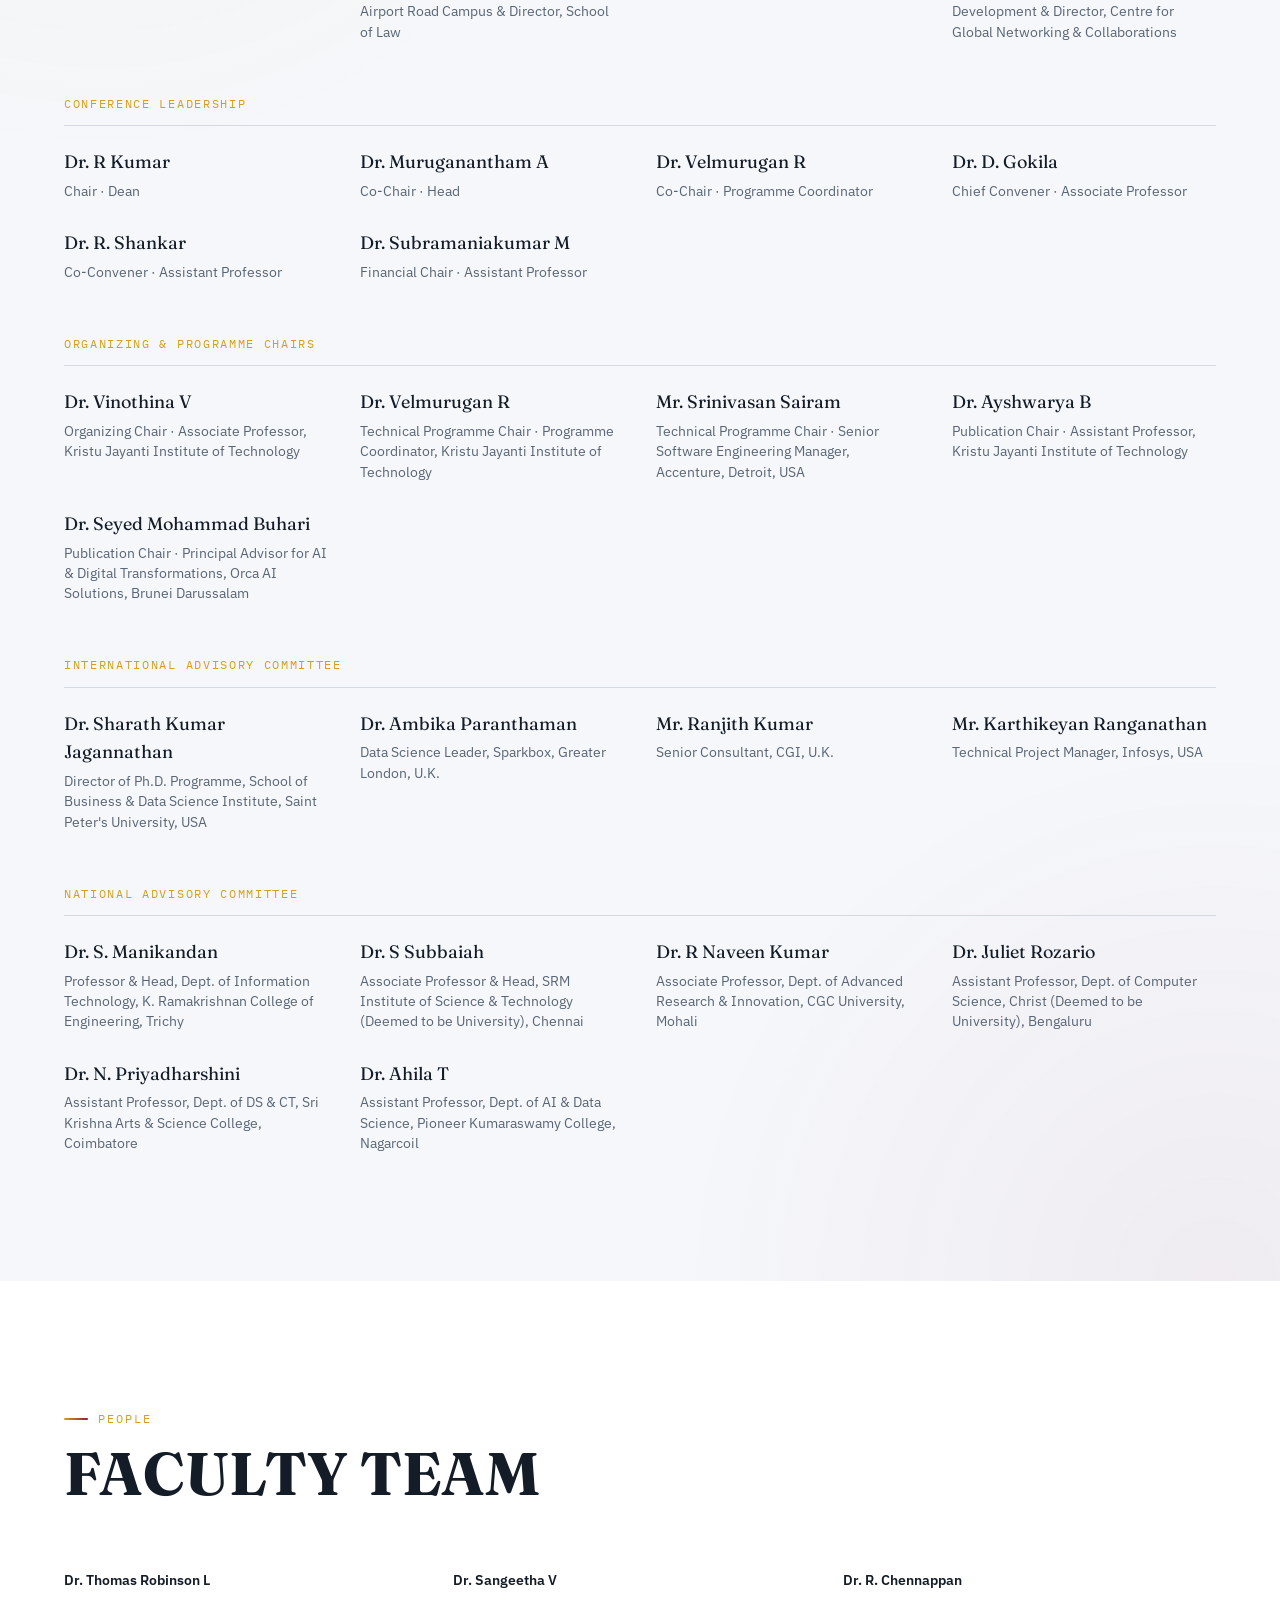
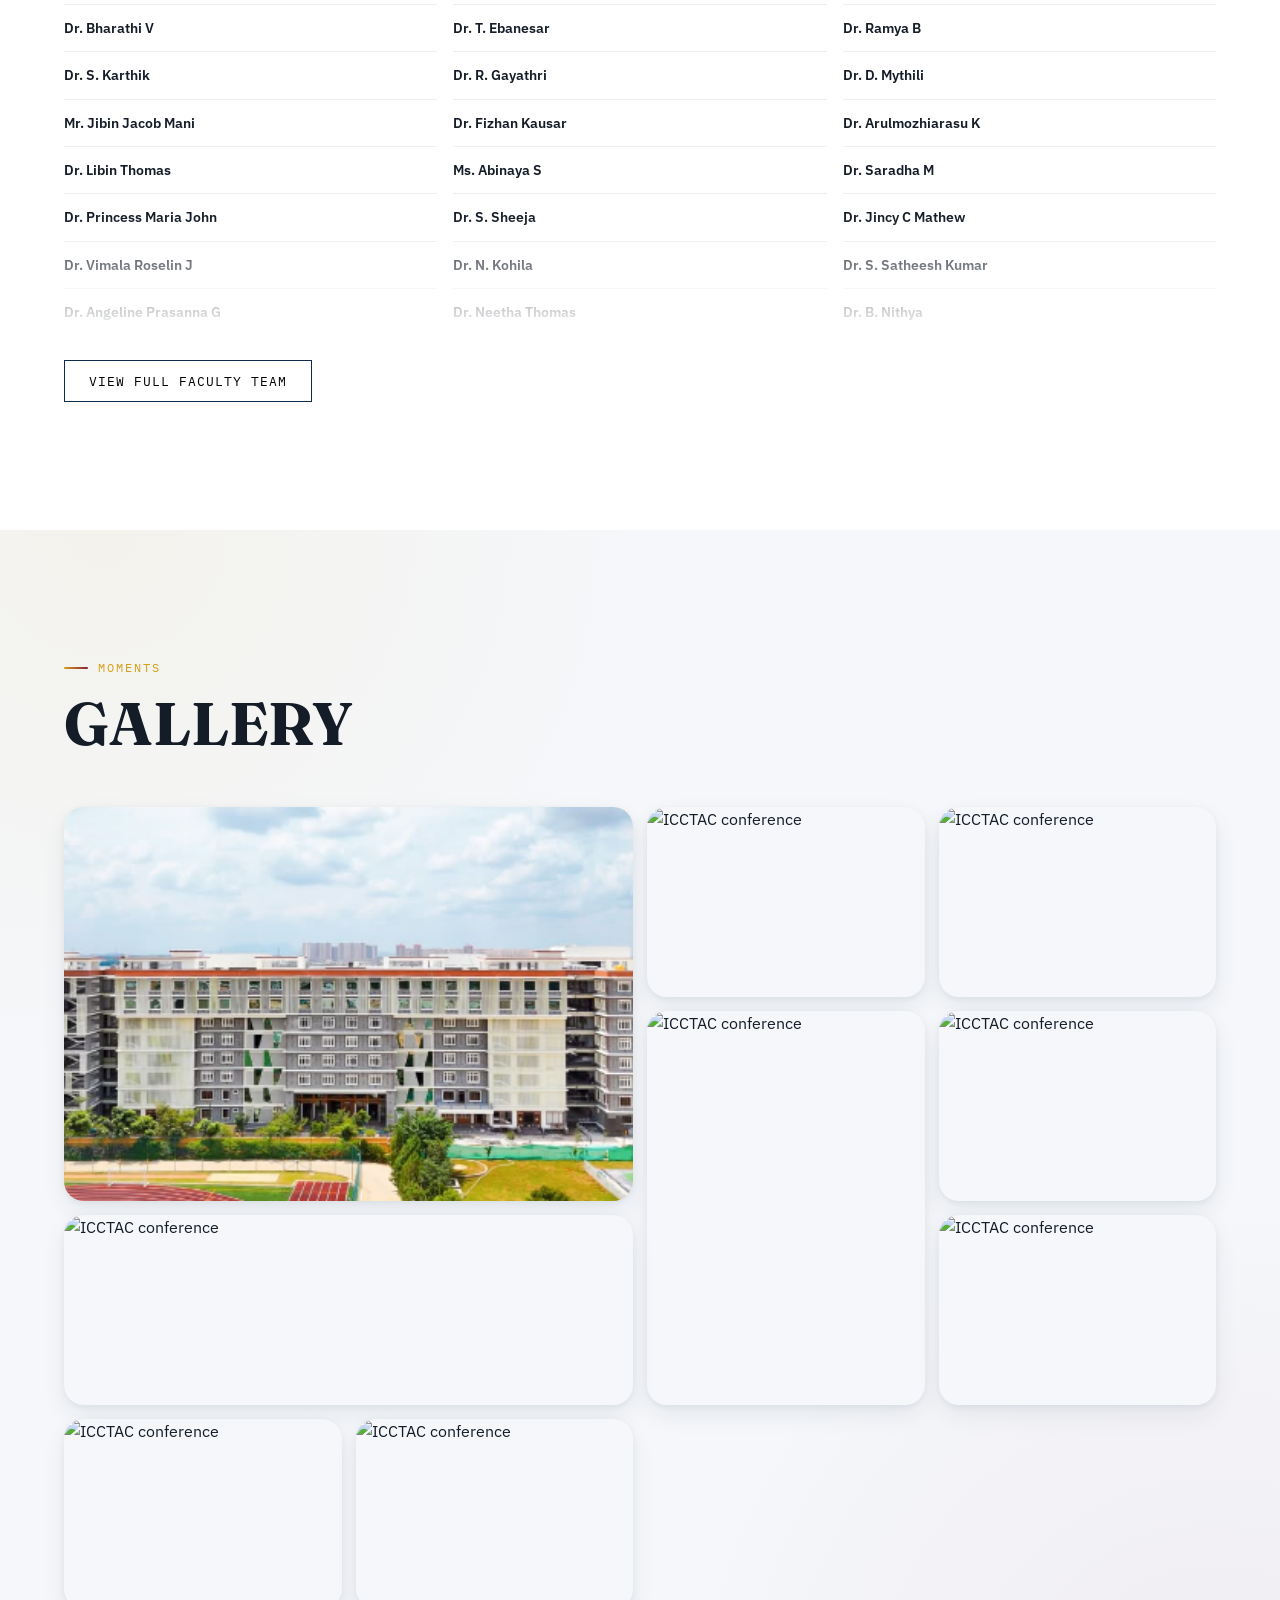
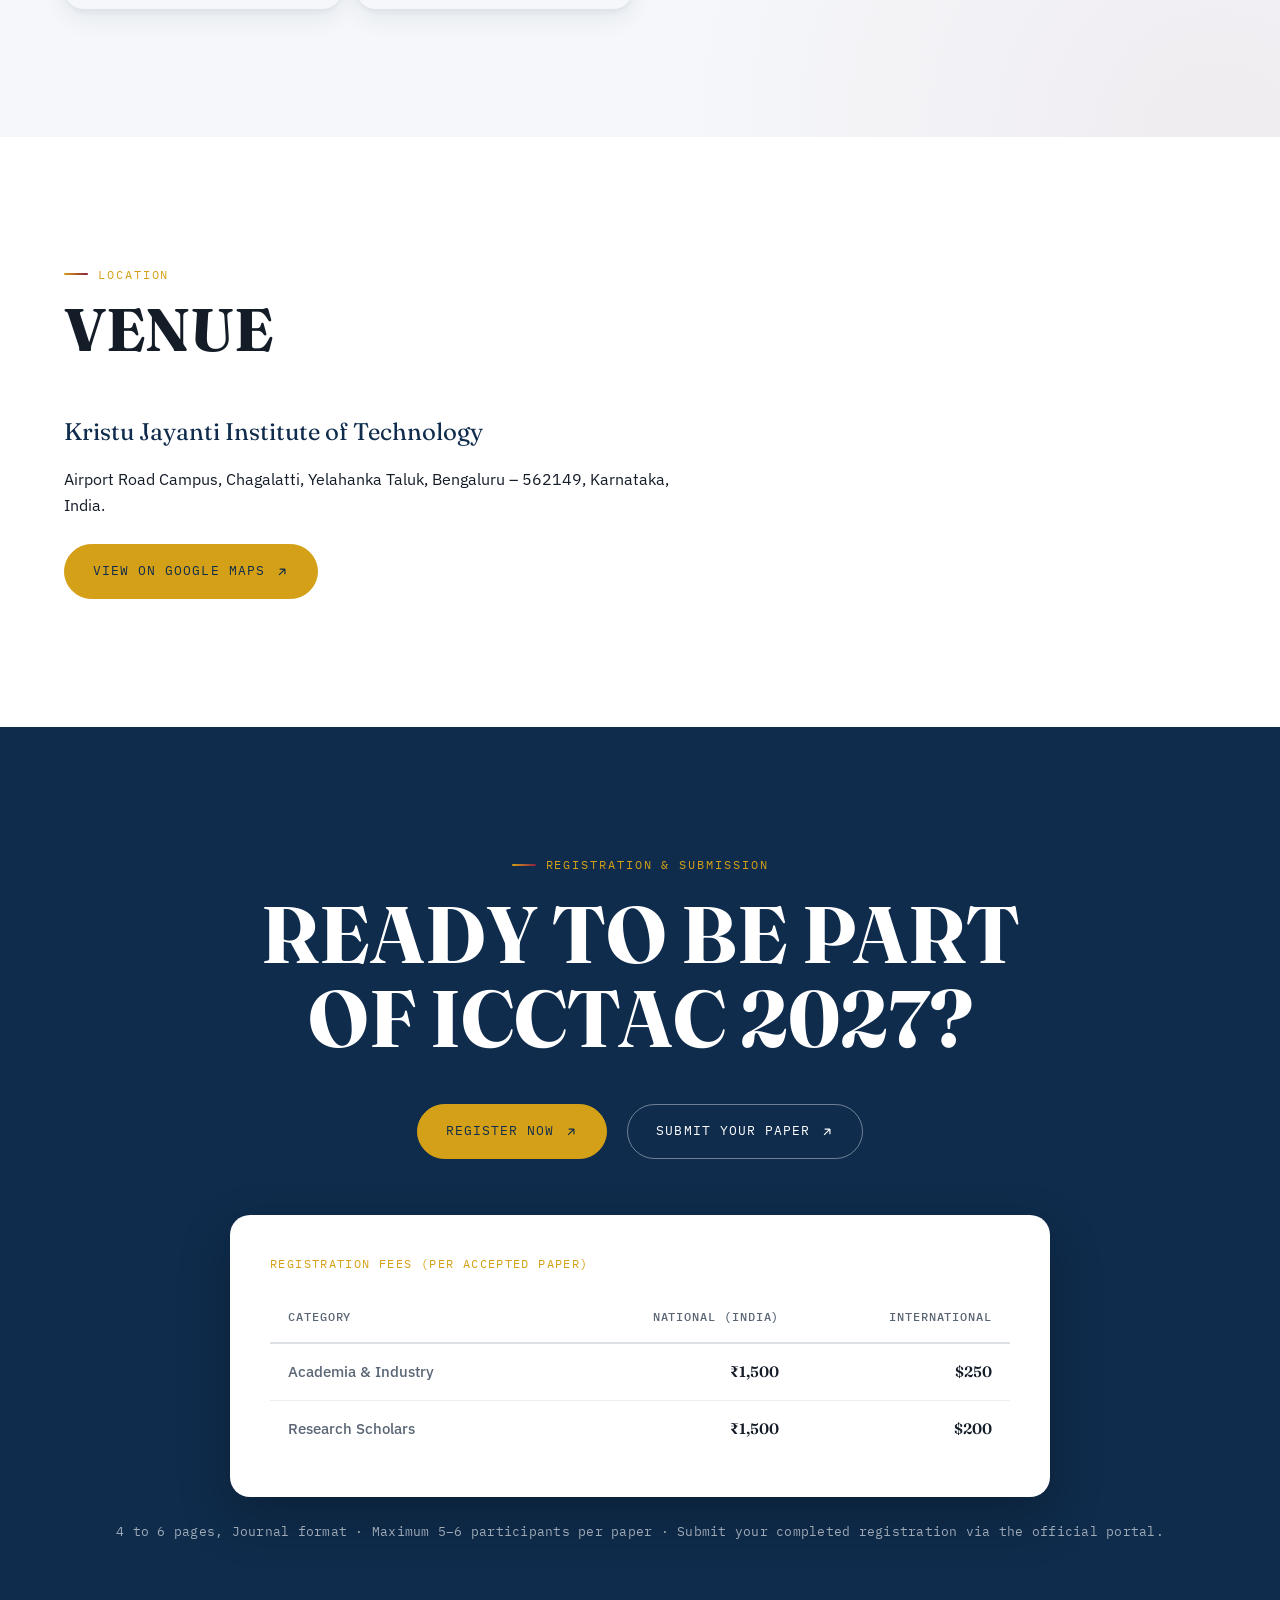
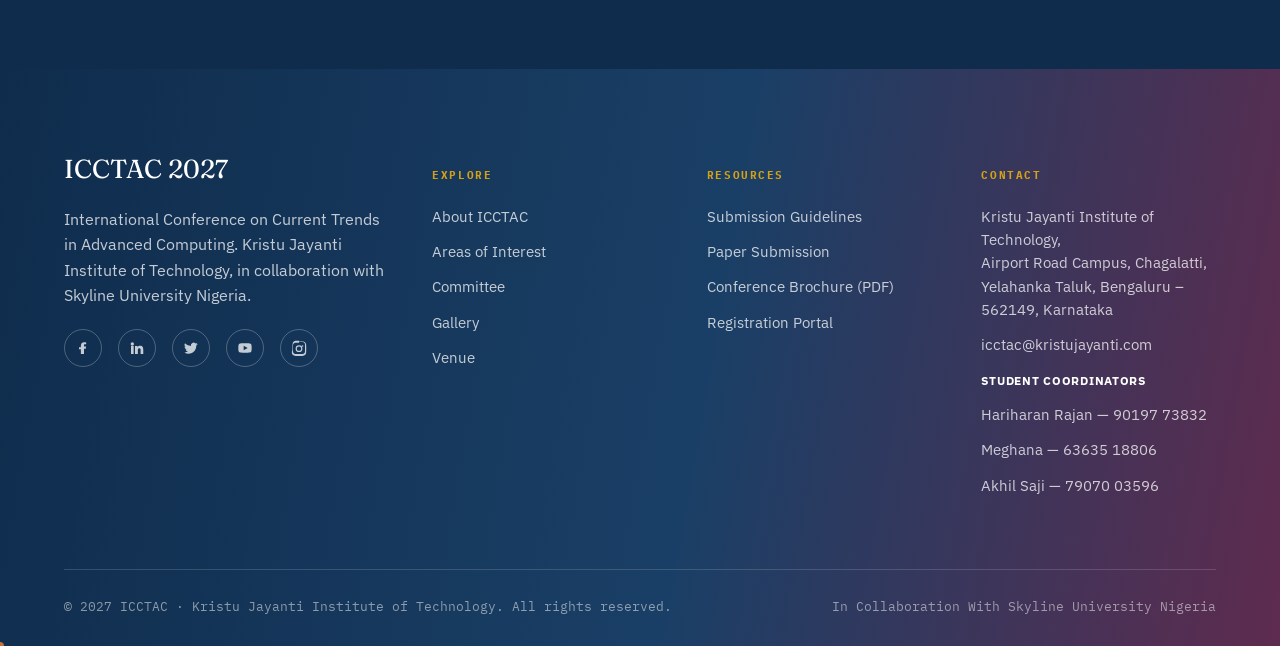
==== commit cd9097b6: "Switch back to dark blue palette: deep navy blue primary, gold accent, deep red secondary" ====
--- a/index.html
+++ b/index.html
@@ -8,10 +8,10 @@
 <meta property="og:title" content="ICCTAC 2027 — Current Trends in Advanced Computing">
 <meta property="og:description" content="International Conference on Current Trends in Advanced Computing. 7 January 2027, Bengaluru, India.">
 <meta property="og:type" content="website">
-<link rel="icon" href="data:image/svg+xml,%3Csvg xmlns='http://www.w3.org/2000/svg' viewBox='0 0 100 100'%3E%3Crect width='100' height='100' fill='%232D0F55'/%3E%3Ctext x='50' y='68' font-size='58' text-anchor='middle' fill='%23D4AF37' font-family='Georgia,serif'%3EC%3C/text%3E%3C/svg%3E">
+<link rel="icon" href="data:image/svg+xml,%3Csvg xmlns='http://www.w3.org/2000/svg' viewBox='0 0 100 100'%3E%3Crect width='100' height='100' fill='%230F2C4C'/%3E%3Ctext x='50' y='68' font-size='58' text-anchor='middle' fill='%23D4A017' font-family='Georgia,serif'%3EC%3C/text%3E%3C/svg%3E">
 <link rel="preconnect" href="https://fonts.googleapis.com">
 <link rel="preconnect" href="https://fonts.gstatic.com" crossorigin>
-<link rel="stylesheet" href="assets/css/style.css?v=25">
+<link rel="stylesheet" href="assets/css/style.css?v=26">
 </head>
 <body>
 <a href="#main" class="skip-link">Skip to content</a>
--- a/assets/css/style.css
+++ b/assets/css/style.css
@@ -5,15 +5,15 @@
 @import url('https://fonts.googleapis.com/css2?family=Fraunces:ital,opsz,wght@0,9..144,300;0,9..144,400;0,9..144,500;0,9..144,600;0,9..144,700;1,9..144,400&family=IBM+Plex+Sans:wght@300;400;500;600;700&family=IBM+Plex+Mono:wght@400;500&display=swap');
 
 :root{
-  --navy:#2D0F55;
-  --brass:#D4AF37;
-  --maroon:#7C1D3F;
+  --navy:#0F2C4C;
+  --brass:#D4A017;
+  --maroon:#8B1E3F;
   --bg:#FFFFFF;
-  --bg-alt:#F7F5FA;
-  --text:#1F1435;
-  --muted:#655B7A;
-  --line:rgba(45,15,85,0.14);
-  --line-soft:rgba(45,15,85,0.08);
+  --bg-alt:#F5F7FA;
+  --text:#141C28;
+  --muted:#5A6675;
+  --line:rgba(15,44,76,0.14);
+  --line-soft:rgba(15,44,76,0.08);
 
   --f-head:'Fraunces', Georgia, serif;
   --f-body:'IBM Plex Sans', -apple-system, BlinkMacSystemFont, sans-serif;
@@ -22,8 +22,8 @@
   --container: 1320px;
   --pad: clamp(20px, 5vw, 64px);
   --radius: 20px;
-  --shadow-card: 0 2px 6px rgba(45,15,85,0.07), 0 10px 24px rgba(45,15,85,0.08);
-  --gradient-brand: linear-gradient(100deg, var(--navy) 0%, #481a7a 55%, var(--maroon) 130%);
+  --shadow-card: 0 2px 6px rgba(15,44,76,0.06), 0 10px 24px rgba(15,44,76,0.07);
+  --gradient-brand: linear-gradient(100deg, var(--navy) 0%, #1a3f66 55%, var(--maroon) 130%);
 }
 
 /* ---------- Aurora / mesh backdrop (modern accent) ---------- */
@@ -32,8 +32,8 @@
 .section.mesh-bg::before, .section.mesh-bg::after{
   content:''; position:absolute; border-radius:50%; filter:blur(90px); z-index:0; pointer-events:none;
 }
-.section.mesh-bg::before{ width:420px; height:420px; background:rgba(212,175,55,0.16); top:-120px; left:-100px; }
-.section.mesh-bg::after{ width:480px; height:480px; background:rgba(124,29,63,0.14); bottom:-160px; right:-120px; }
+.section.mesh-bg::before{ width:420px; height:420px; background:rgba(212,160,23,0.16); top:-120px; left:-100px; }
+.section.mesh-bg::after{ width:480px; height:480px; background:rgba(139,30,63,0.14); bottom:-160px; right:-120px; }
 .section.mesh-bg > .container, .section.mesh-bg > .cfp-banner{ position:relative; z-index:1; }
 
 *,*::before,*::after{ box-sizing:border-box; }
@@ -77,8 +77,8 @@
 .section{ padding:clamp(64px,10vw,140px) 0; position:relative; }
 .section-alt{
   background:
-    radial-gradient(1200px circle at 8% 0%, rgba(212,175,55,0.06), transparent 45%),
-    radial-gradient(1200px circle at 95% 100%, rgba(124,29,63,0.05), transparent 45%),
+    radial-gradient(1200px circle at 8% 0%, rgba(212,160,23,0.06), transparent 45%),
+    radial-gradient(1200px circle at 95% 100%, rgba(139,30,63,0.05), transparent 45%),
     var(--bg-alt);
 }
 .section-navy{ background:var(--navy); color:#fff; }
@@ -105,10 +105,10 @@
   white-space:nowrap;
 }
 .btn svg{ transition:transform .25s ease; width:14px; height:14px; flex:none; }
-.btn:hover{ background:var(--navy); color:#fff; transform:translateY(-2px); box-shadow:0 10px 24px rgba(45,15,85,0.25); }
+.btn:hover{ background:var(--navy); color:#fff; transform:translateY(-2px); box-shadow:0 10px 24px rgba(15,44,76,0.25); }
 .btn:hover svg{ transform:translate(3px,-3px); }
 .btn-solid{ background:var(--brass); border-color:var(--brass); color:var(--navy); }
-.btn-solid:hover{ background:var(--maroon); border-color:var(--maroon); color:#fff; box-shadow:0 10px 30px rgba(212,175,55,0.35); }
+.btn-solid:hover{ background:var(--maroon); border-color:var(--maroon); color:#fff; box-shadow:0 10px 30px rgba(212,160,23,0.35); }
 .btn-ghost-light{ border-color:rgba(255,255,255,0.4); color:#fff; }
 .btn-ghost-light:hover{ background:#fff; color:var(--navy); }
 .btn-block{ width:100%; justify-content:center; }
@@ -119,7 +119,7 @@
 }
 .identity-bar::before{
   content:''; position:absolute; inset:0;
-  background-image: radial-gradient(rgba(212,175,55,0.35) 1px, transparent 1px);
+  background-image: radial-gradient(rgba(212,160,23,0.35) 1px, transparent 1px);
   background-size: 28px 28px;
   -webkit-mask-image: radial-gradient(ellipse at center, rgba(0,0,0,0.9) 0%, transparent 72%);
   mask-image: radial-gradient(ellipse at center, rgba(0,0,0,0.9) 0%, transparent 72%);
@@ -160,14 +160,14 @@
   position:sticky; top:0; left:0; right:0; z-index:900;
   display:flex; align-items:center; justify-content:space-between;
   padding:20px var(--pad);
-  background:rgba(45,15,85,0.72);
+  background:rgba(15,44,76,0.72);
   backdrop-filter:blur(16px) saturate(160%); -webkit-backdrop-filter:blur(16px) saturate(160%);
   border-bottom:1px solid rgba(255,255,255,0.08);
   transition:padding .3s ease, box-shadow .3s ease, background .3s ease;
 }
 .nav.scrolled{
   padding:12px var(--pad);
-  background:rgba(45,15,85,0.92);
+  background:rgba(15,44,76,0.92);
   box-shadow:0 8px 24px rgba(0,0,0,0.18);
 }
 .nav-logo{ font-family:var(--f-head); font-weight:600; font-size:19px; letter-spacing:0.01em; color:#fff; }
@@ -181,11 +181,11 @@
   content:''; position:absolute; left:0; bottom:0; width:0; height:1px; background:var(--brass); transition:width .25s ease;
 }
 .nav-links a:not(.btn):hover::after{ width:100%; }
-.nav-cta{ padding:12px 20px; position:relative; box-shadow:0 0 0 0 rgba(212,175,55,0.5); animation:navPulse 2.6s ease-out infinite; }
+.nav-cta{ padding:12px 20px; position:relative; box-shadow:0 0 0 0 rgba(212,160,23,0.5); animation:navPulse 2.6s ease-out infinite; }
 @keyframes navPulse{
-  0%{ box-shadow:0 0 0 0 rgba(212,175,55,0.45); }
-  70%{ box-shadow:0 0 0 12px rgba(212,175,55,0); }
-  100%{ box-shadow:0 0 0 0 rgba(212,175,55,0); }
+  0%{ box-shadow:0 0 0 0 rgba(212,160,23,0.45); }
+  70%{ box-shadow:0 0 0 12px rgba(212,160,23,0); }
+  100%{ box-shadow:0 0 0 0 rgba(212,160,23,0); }
 }
 .nav-toggle{ display:none; background:none; border:none; padding:8px; z-index:1001; }
 .nav-toggle .bar{ display:block; width:26px; height:2px; background:#fff; margin:6px 0; transition:transform .3s ease, opacity .3s ease; }
@@ -235,9 +235,9 @@
 .hero-noise{
   position:absolute; inset:0;
   background:
-    linear-gradient(180deg, rgba(45,15,85,0.72), rgba(45,15,85,0.55) 40%, rgba(45,15,85,0.88)),
-    radial-gradient(600px circle at 15% 20%, rgba(212,175,55,0.22), transparent 60%),
-    radial-gradient(700px circle at 85% 80%, rgba(124,29,63,0.28), transparent 60%);
+    linear-gradient(180deg, rgba(15,44,76,0.72), rgba(15,44,76,0.55) 40%, rgba(15,44,76,0.88)),
+    radial-gradient(600px circle at 15% 20%, rgba(212,160,23,0.22), transparent 60%),
+    radial-gradient(700px circle at 85% 80%, rgba(139,30,63,0.28), transparent 60%);
   background-size: 100% 100%, 140% 140%, 140% 140%;
   animation: heroGlow 16s ease-in-out infinite alternate;
 }
@@ -248,7 +248,7 @@
 .hero-inner{ position:relative; z-index:2; width:100%; padding-top:64px; padding-bottom:80px; }
 .hero-org{
   display:grid; gap:22px; margin-bottom:36px; padding:26px 28px; border:1px solid rgba(255,255,255,0.22);
-  background:rgba(45,15,85,0.4); backdrop-filter:blur(6px); max-width:520px; border-radius:var(--radius);
+  background:rgba(15,44,76,0.4); backdrop-filter:blur(6px); max-width:520px; border-radius:var(--radius);
 }
 .hero-org .org-label{ font-family:var(--f-mono); font-size:11px; letter-spacing:0.14em; text-transform:uppercase; color:var(--brass); margin-bottom:8px; }
 .hero-org .org-value{ font-size:15.5px; line-height:1.5; }
@@ -360,7 +360,7 @@
   border-radius:var(--radius); box-shadow:var(--shadow-card);
   transition:border-color .25s ease, transform .25s ease, box-shadow .25s ease;
 }
-.link-card:hover{ border-color:var(--brass); transform:translateY(-6px); box-shadow:0 6px 16px rgba(45,15,85,0.08), 0 20px 40px rgba(212,175,55,0.18); }
+.link-card:hover{ border-color:var(--brass); transform:translateY(-6px); box-shadow:0 6px 16px rgba(15,44,76,0.08), 0 20px 40px rgba(212,160,23,0.18); }
 .link-card .lc-label{ font-family:var(--f-mono); font-size:11px; letter-spacing:0.14em; text-transform:uppercase; color:var(--brass); }
 .link-card .lc-title{ font-family:var(--f-head); font-size:20px; }
 .link-card a{ font-family:var(--f-mono); font-size:12.5px; letter-spacing:0.06em; text-transform:uppercase; display:inline-flex; align-items:center; gap:8px; color:var(--navy); }
@@ -436,7 +436,7 @@
 .gallery-item{ overflow:hidden; position:relative; cursor:zoom-in; background:var(--bg-alt); border-radius:var(--radius); box-shadow:var(--shadow-card); }
 .gallery-item img{ width:100%; height:100%; object-fit:cover; transition:transform .6s cubic-bezier(.19,1,.22,1); }
 .gallery-item:hover img{ transform:scale(1.06); }
-.gallery-item::after{ content:''; position:absolute; inset:0; background:linear-gradient(transparent 60%, rgba(45,15,85,0.55)); opacity:0; transition:opacity .3s ease; }
+.gallery-item::after{ content:''; position:absolute; inset:0; background:linear-gradient(transparent 60%, rgba(15,44,76,0.55)); opacity:0; transition:opacity .3s ease; }
 .gallery-item:hover::after{ opacity:1; }
 .gallery-item.tall{ grid-row:span 2; }
 .gallery-item.wide{ grid-column:span 2; }
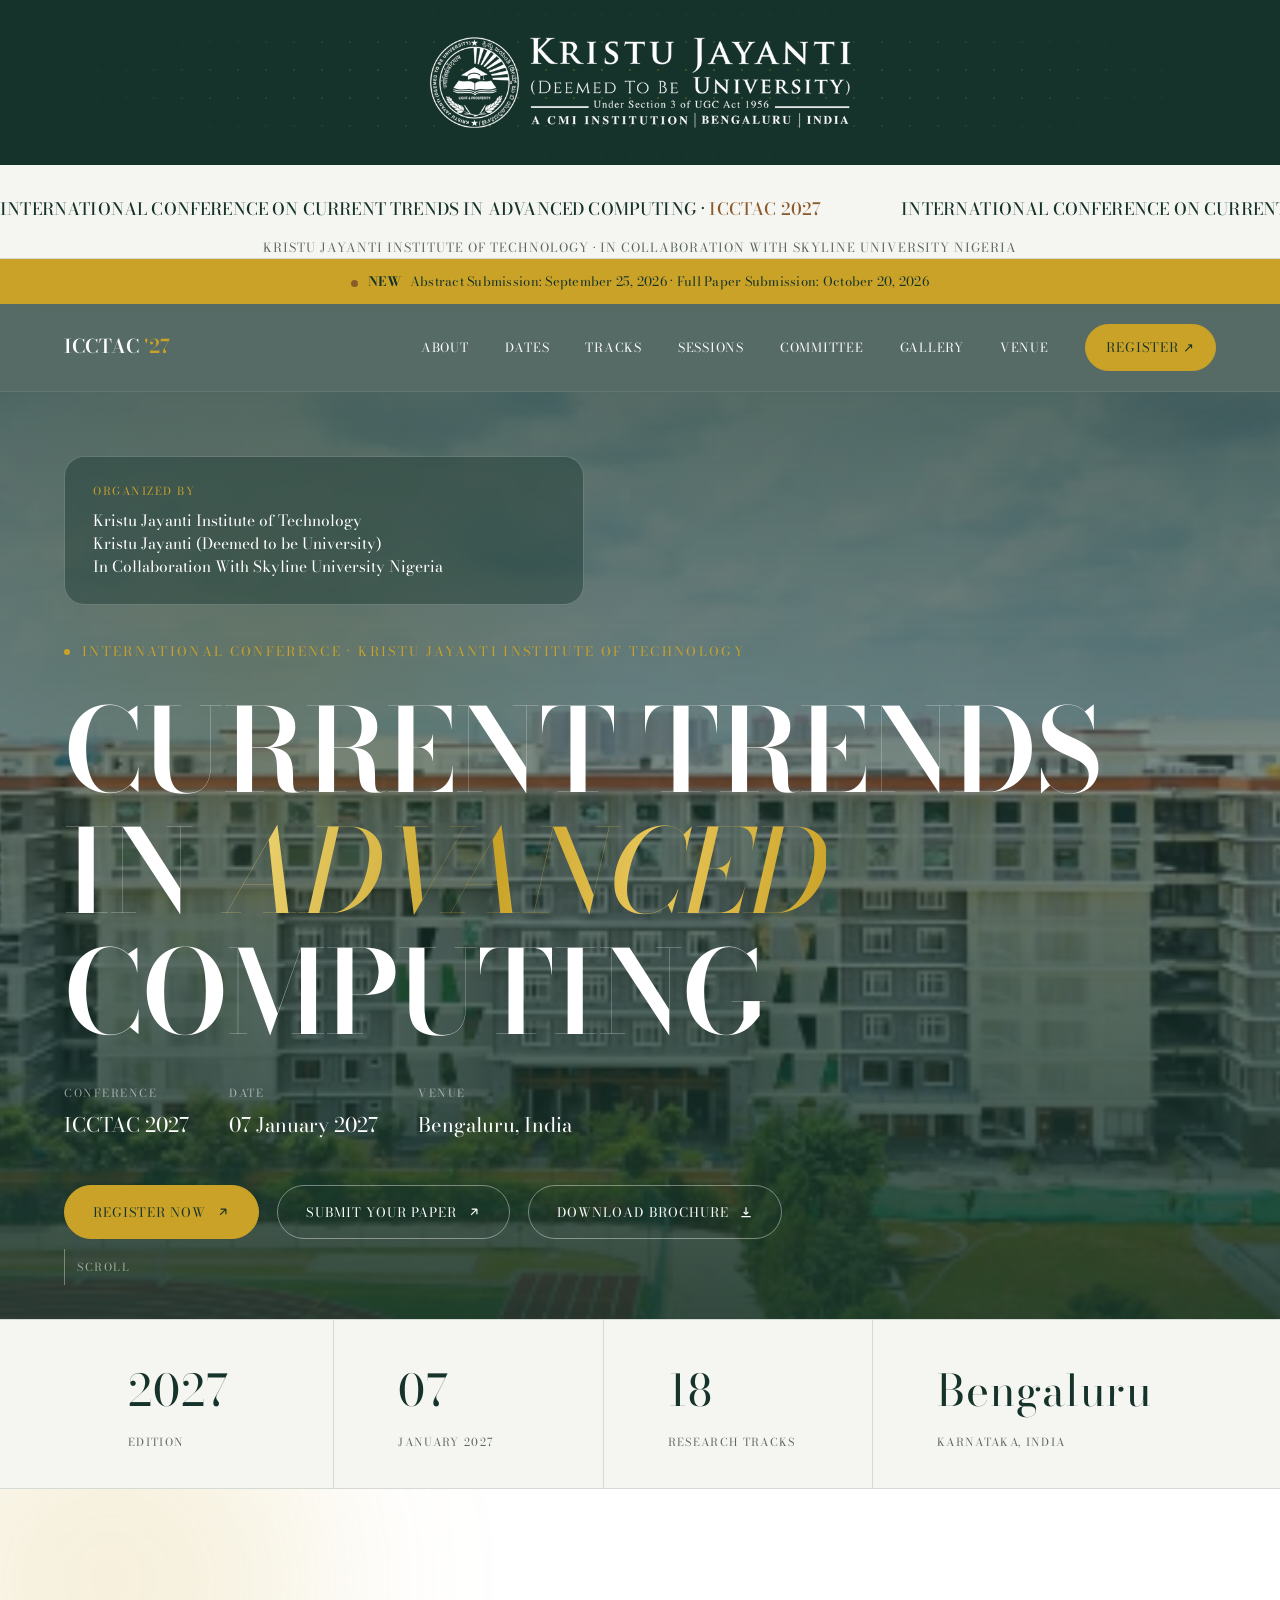
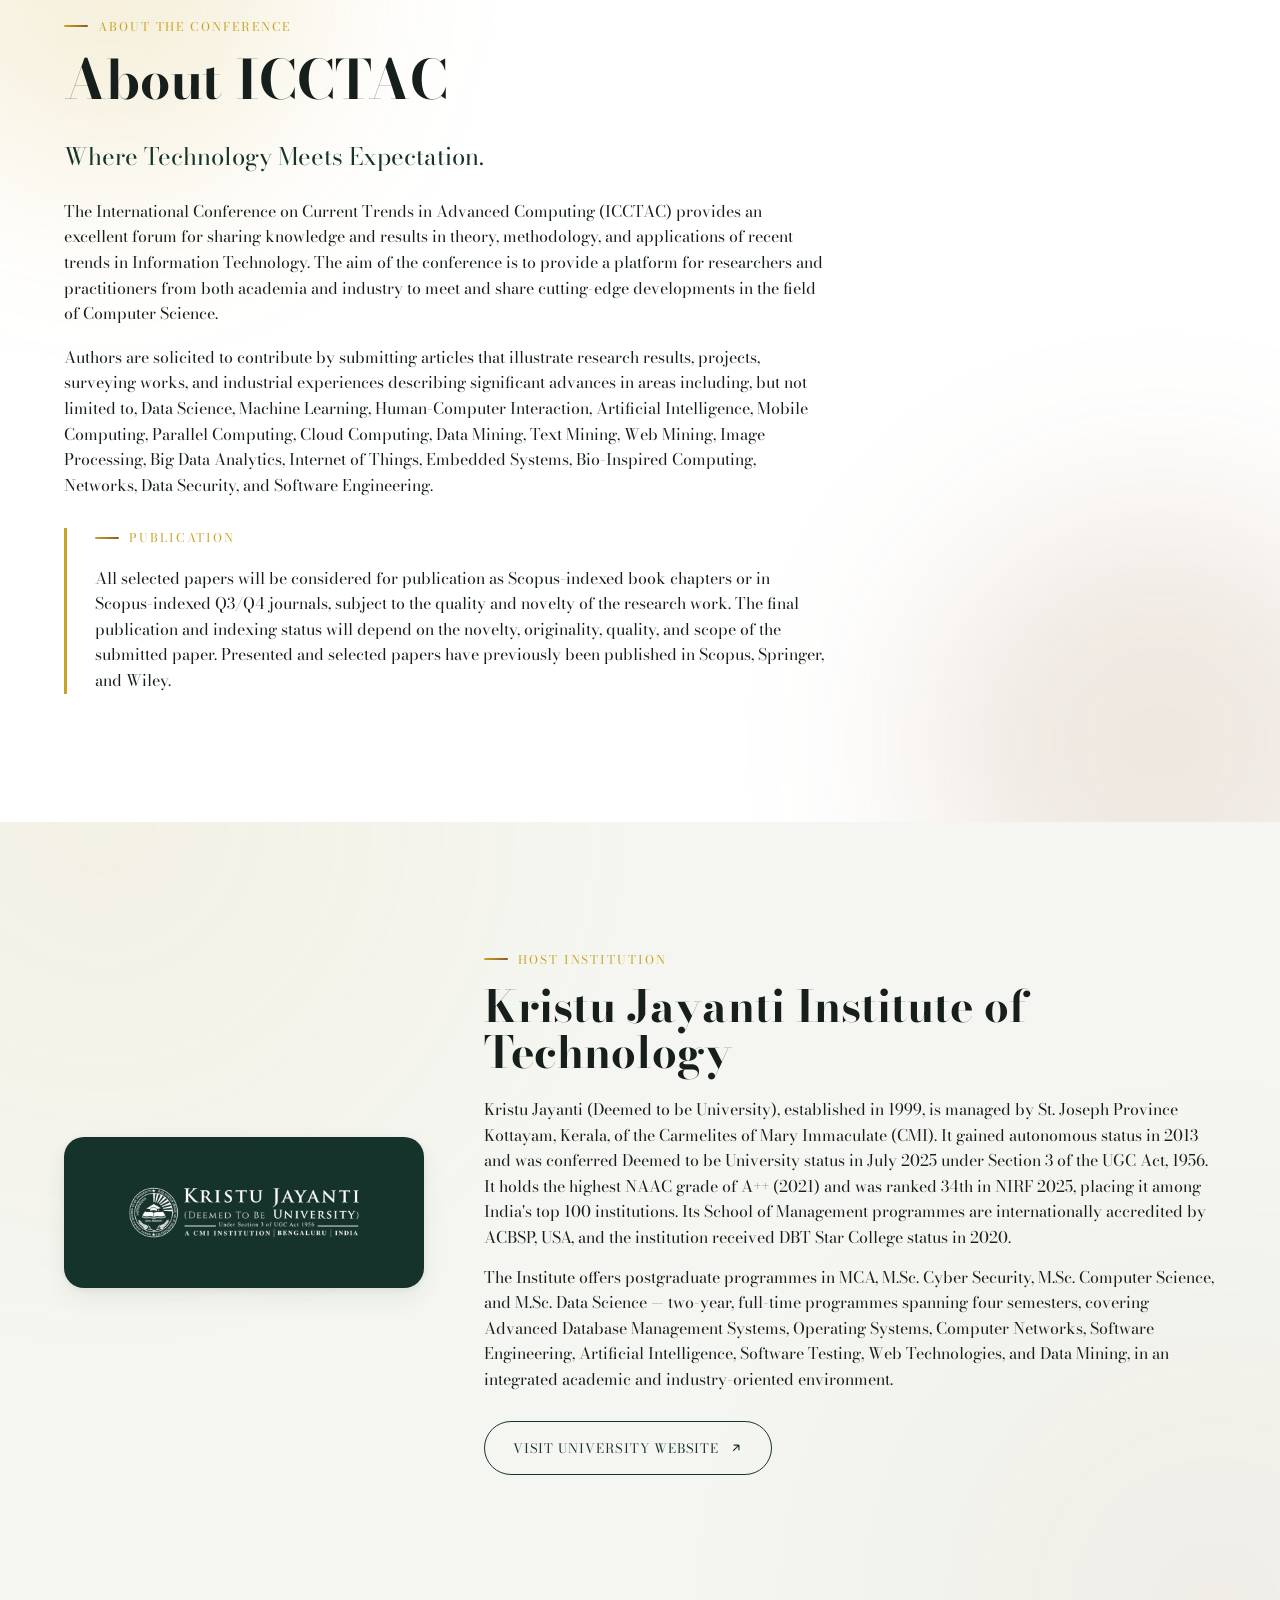
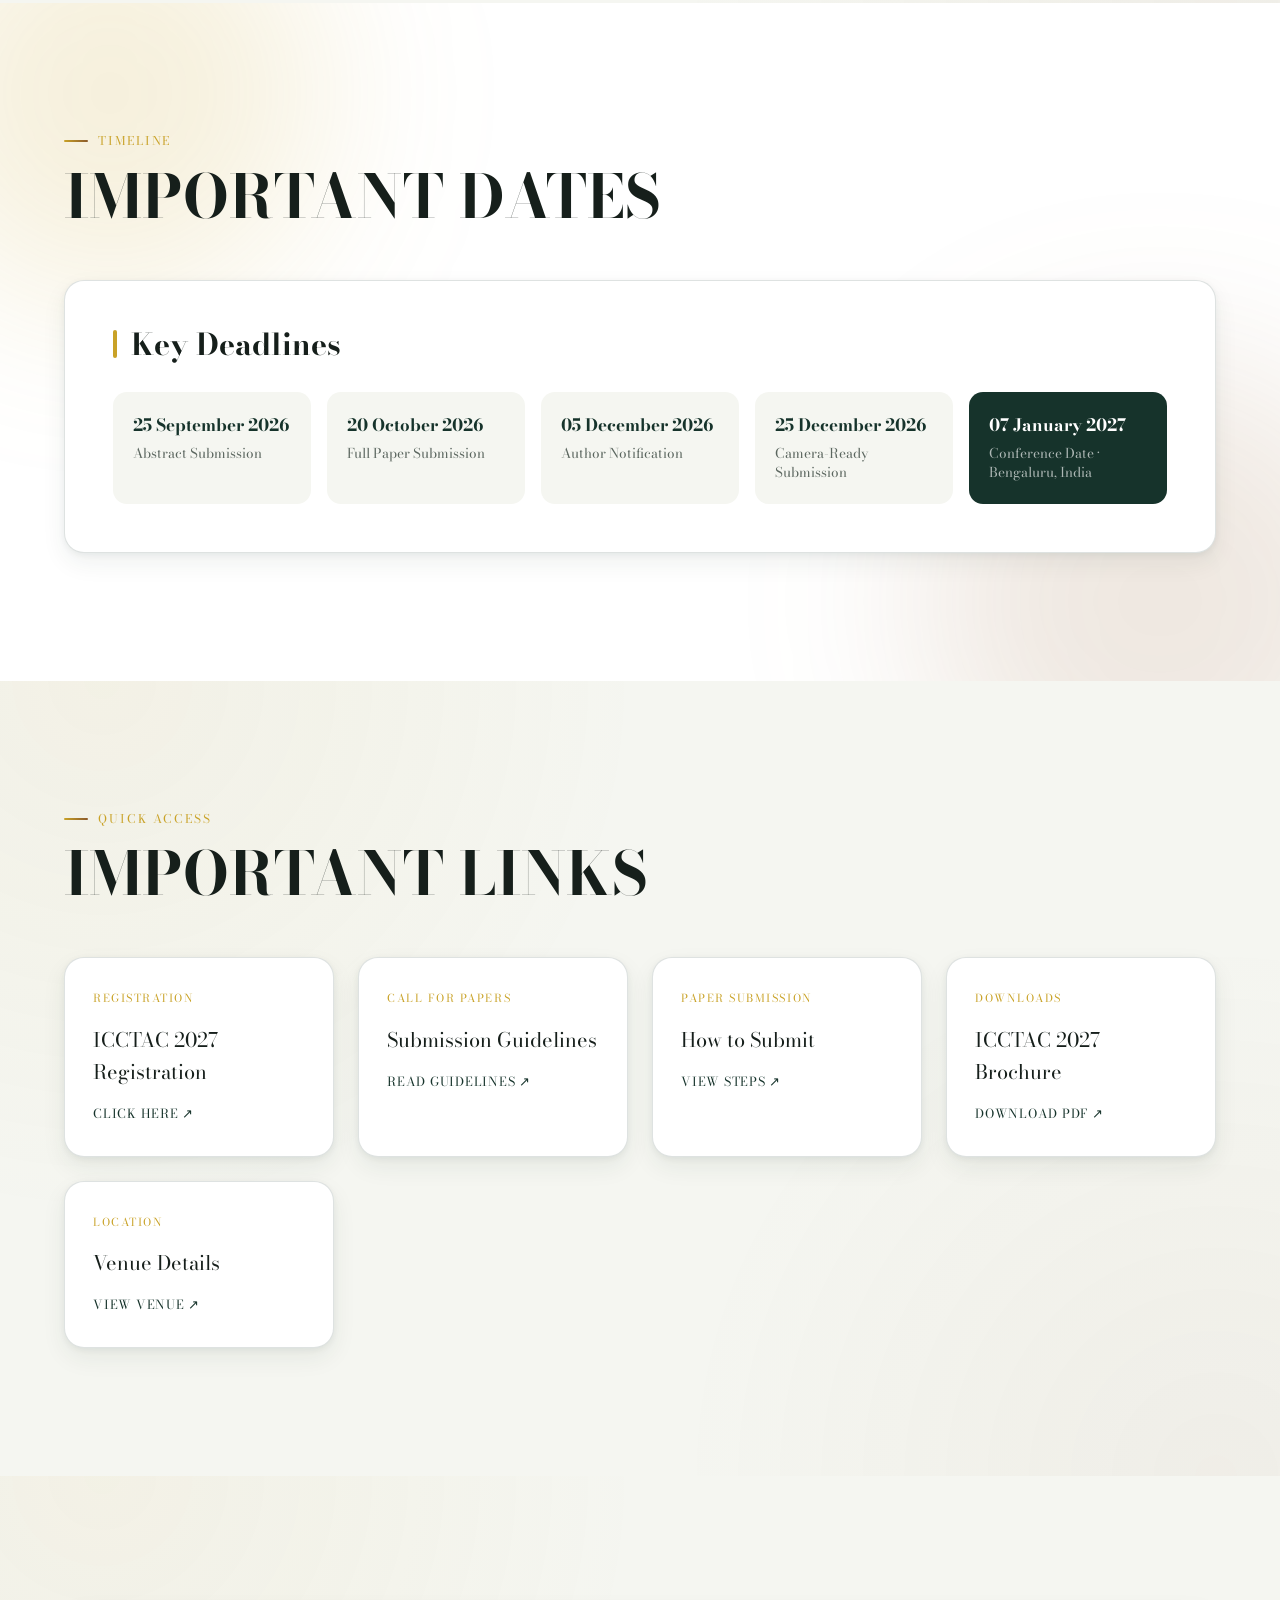
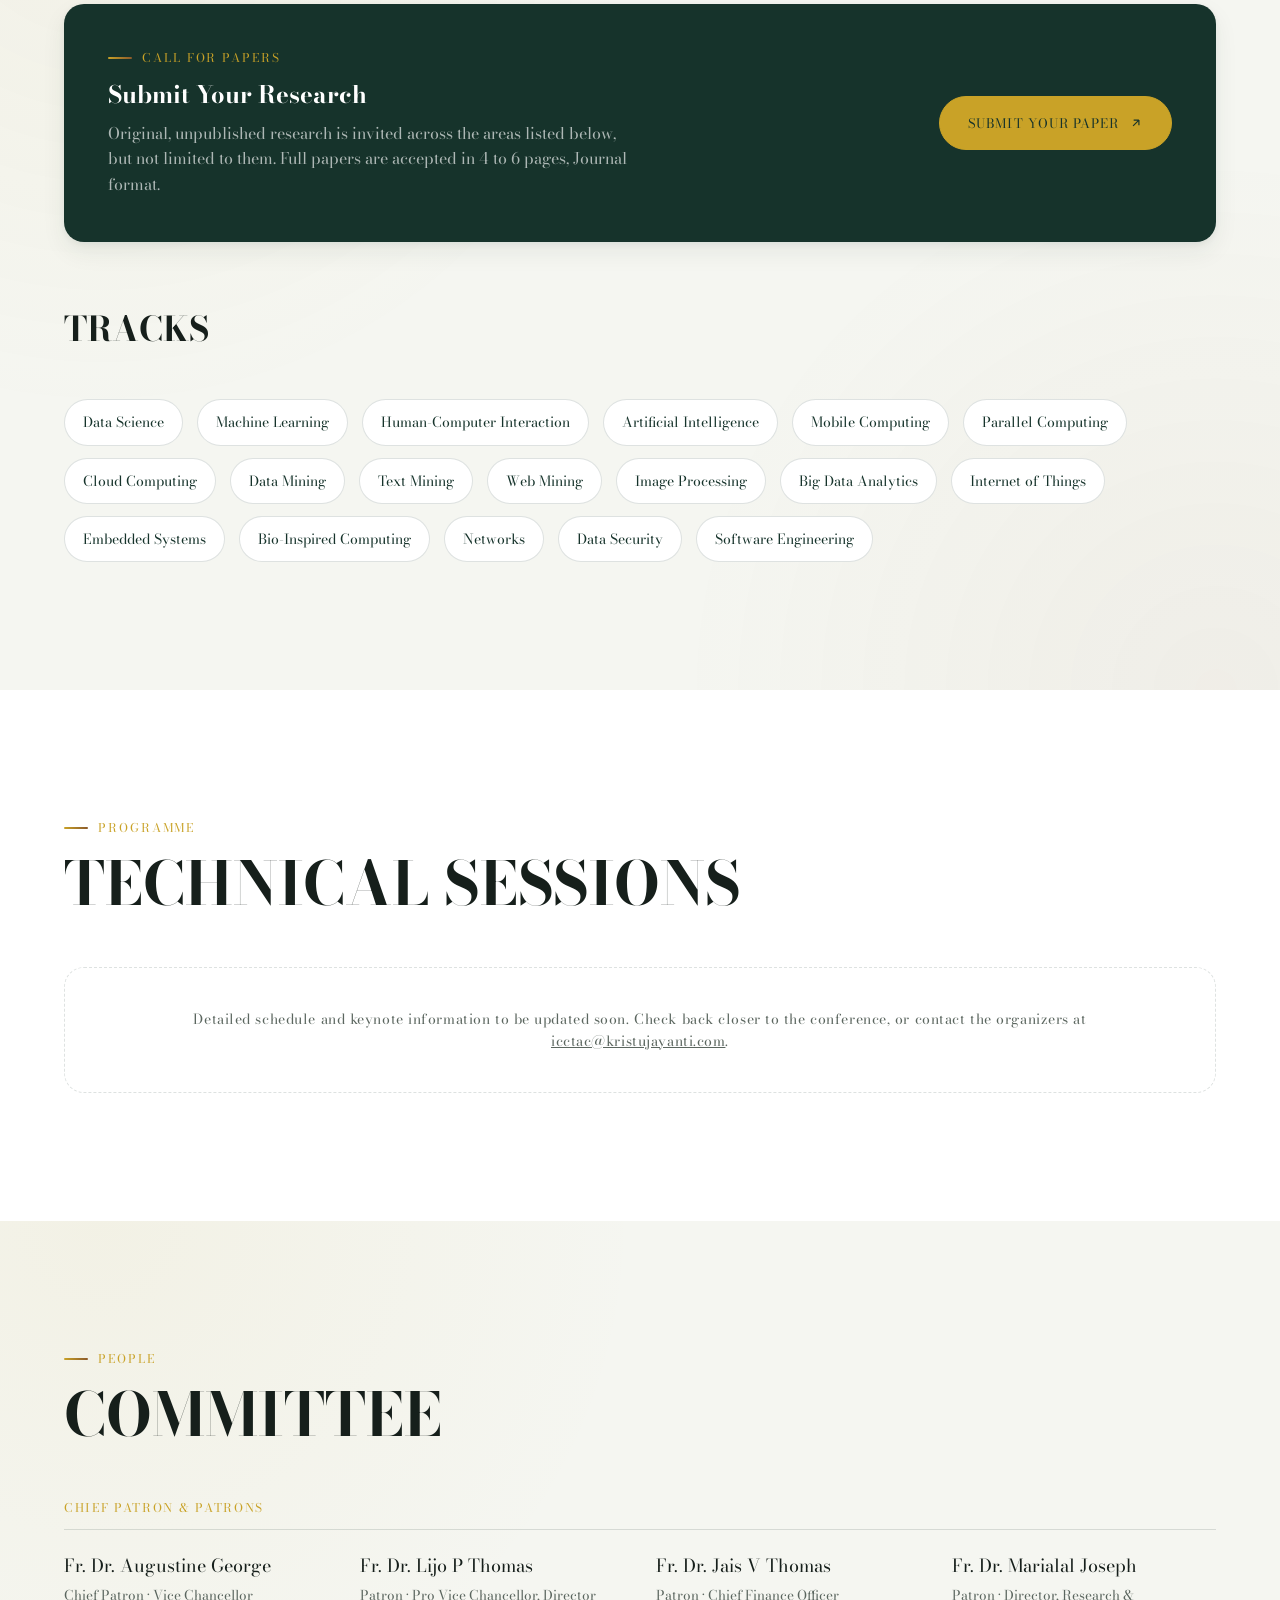
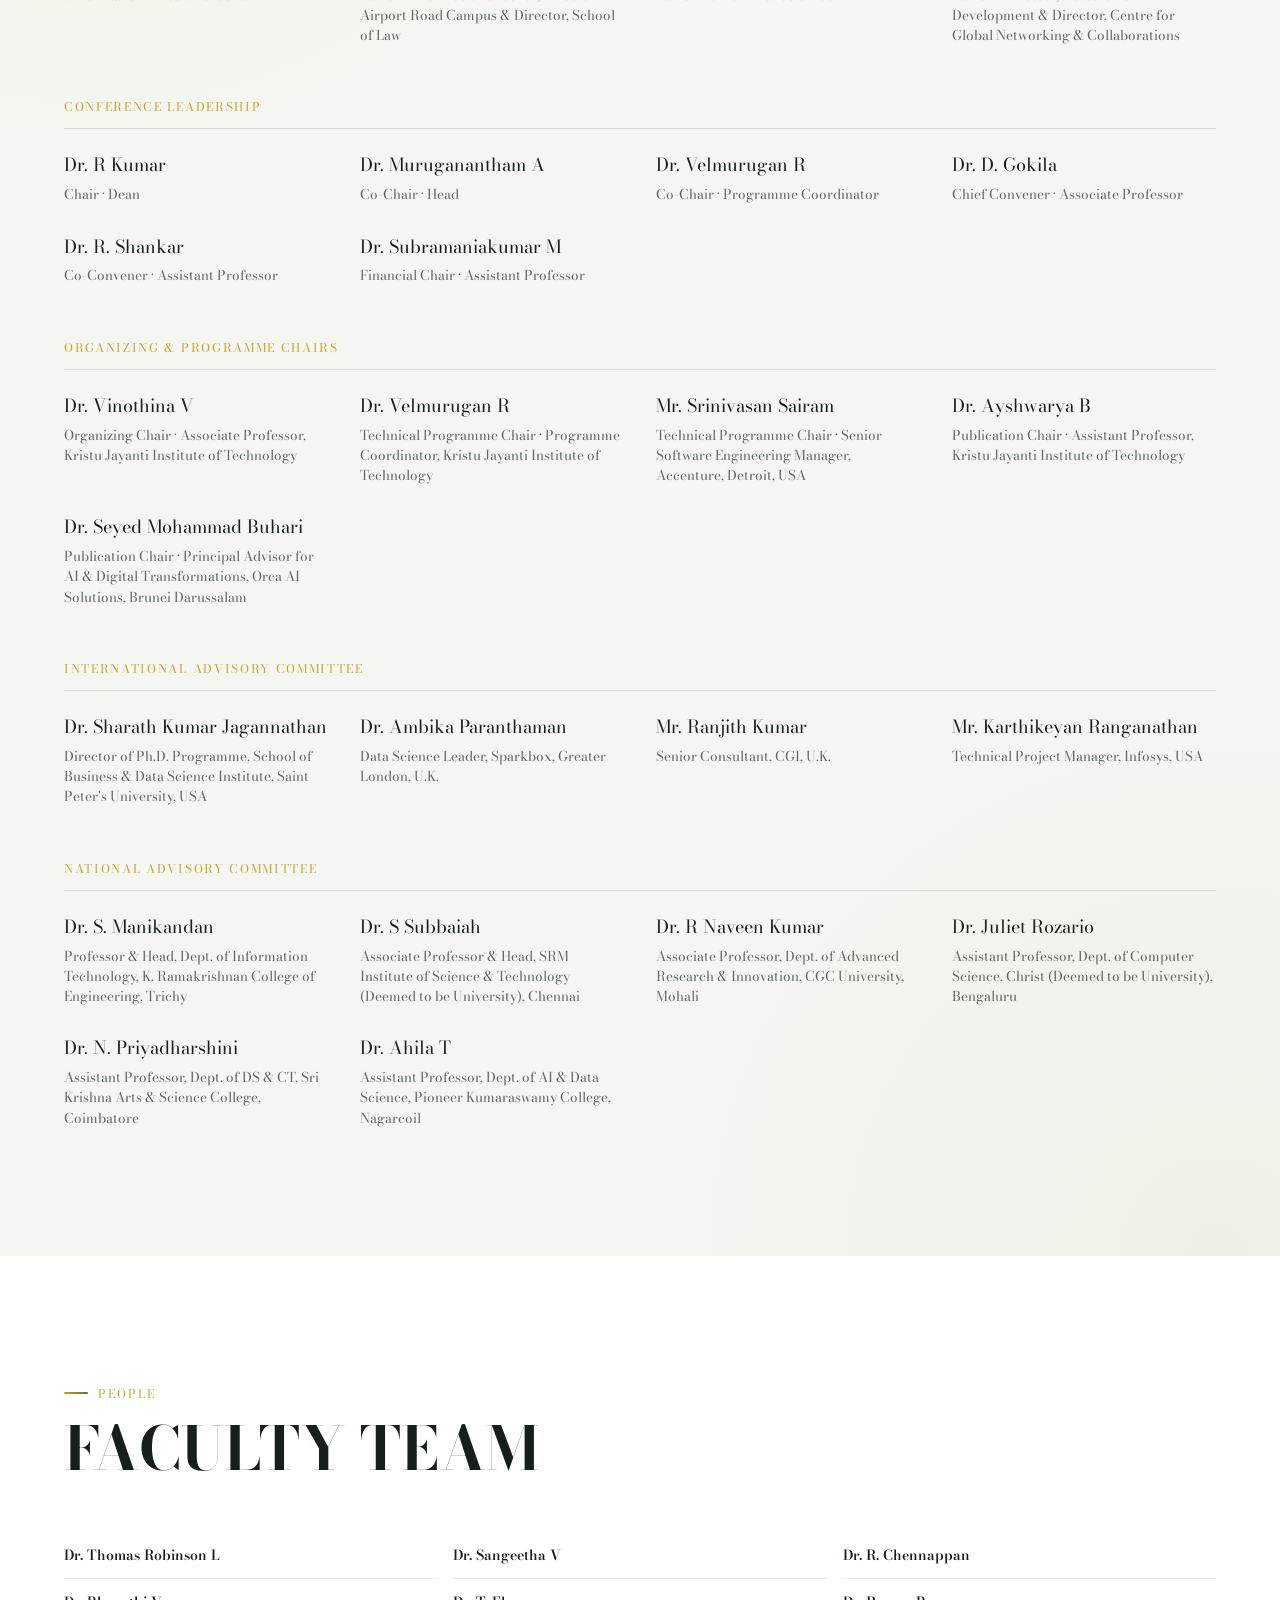
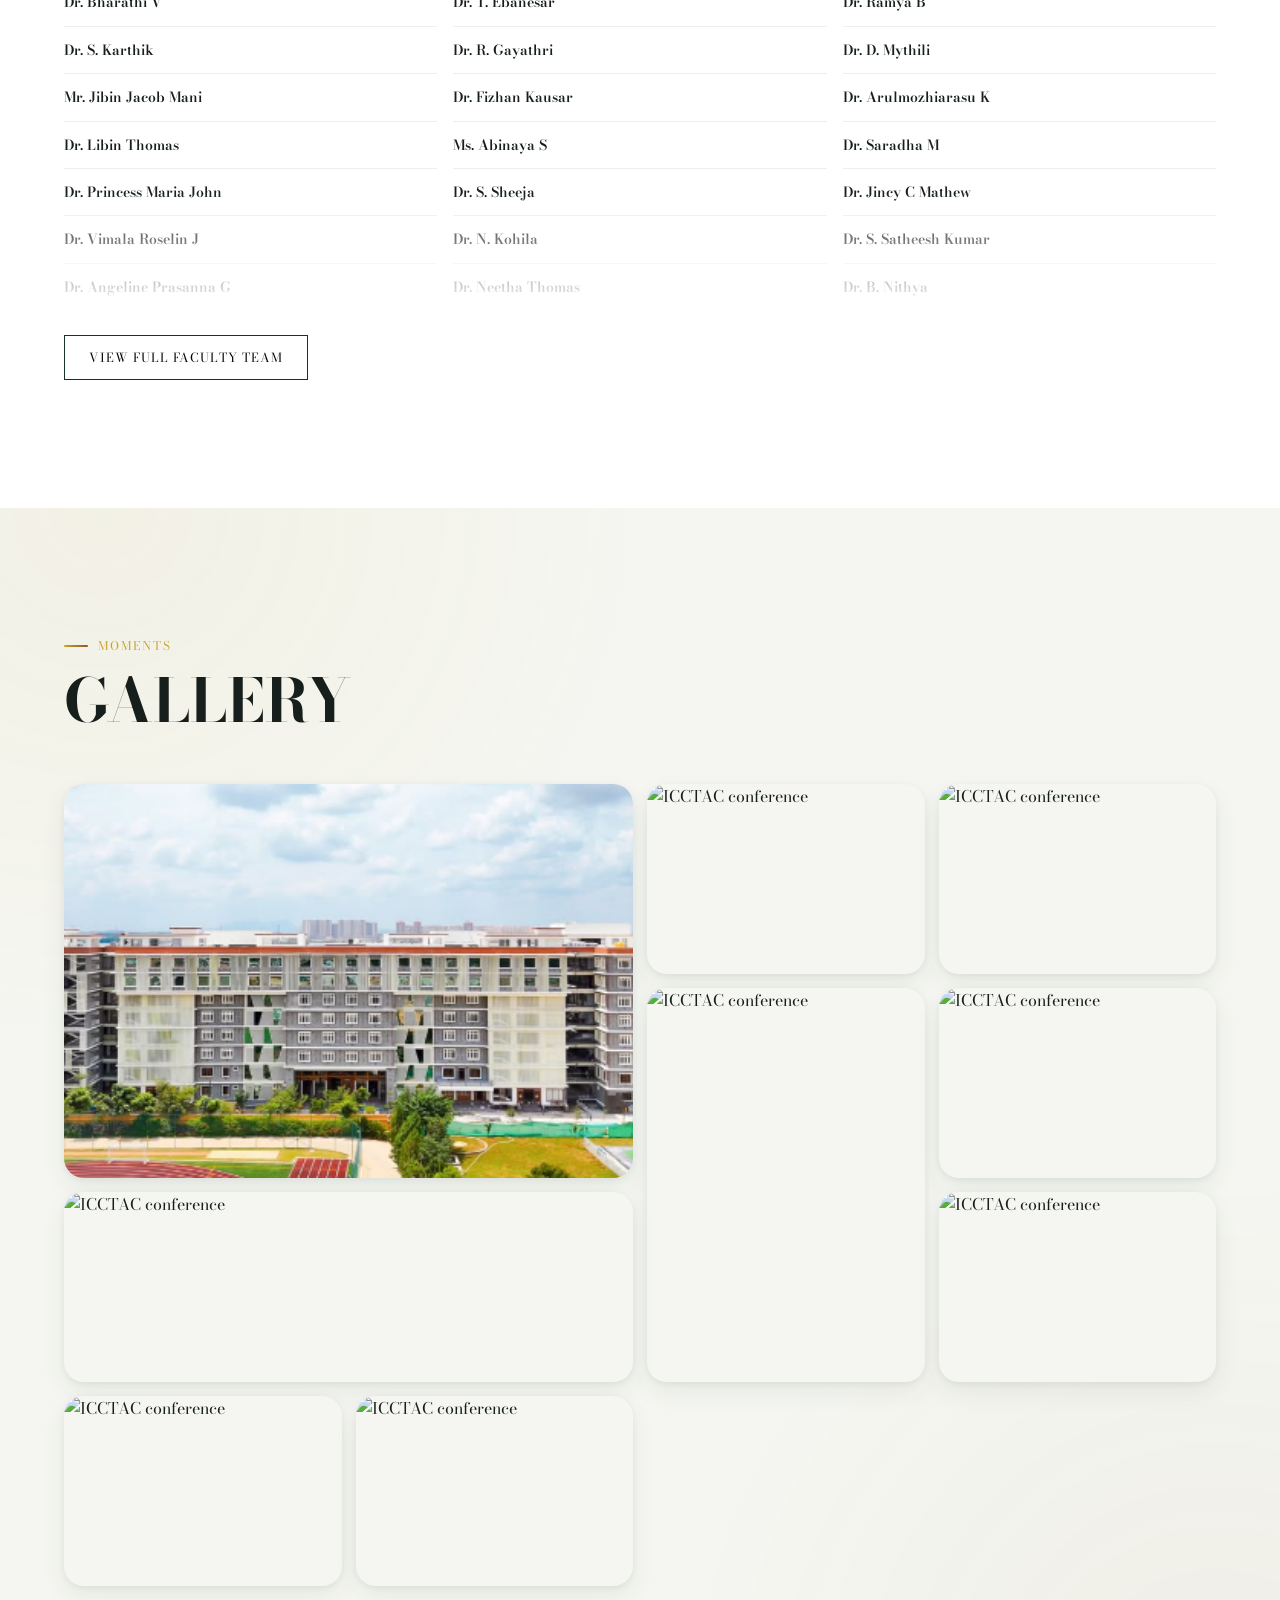
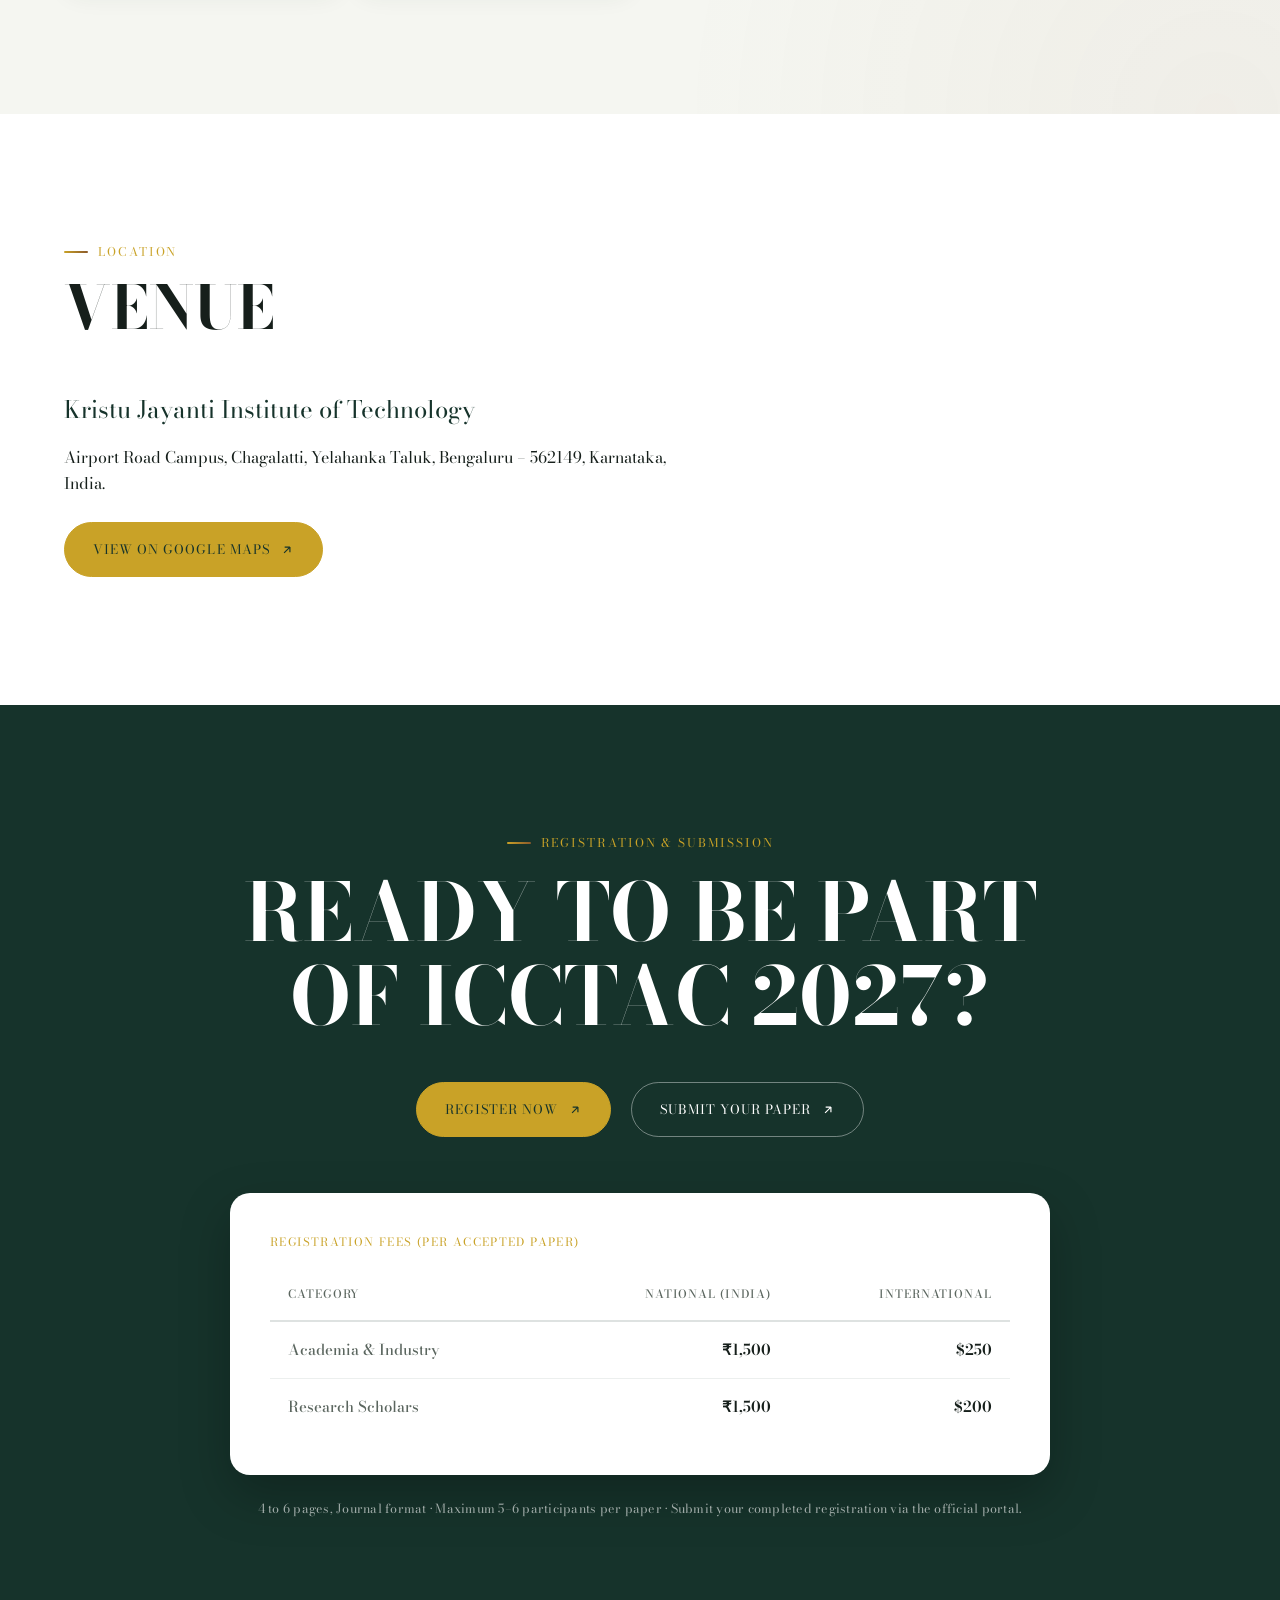
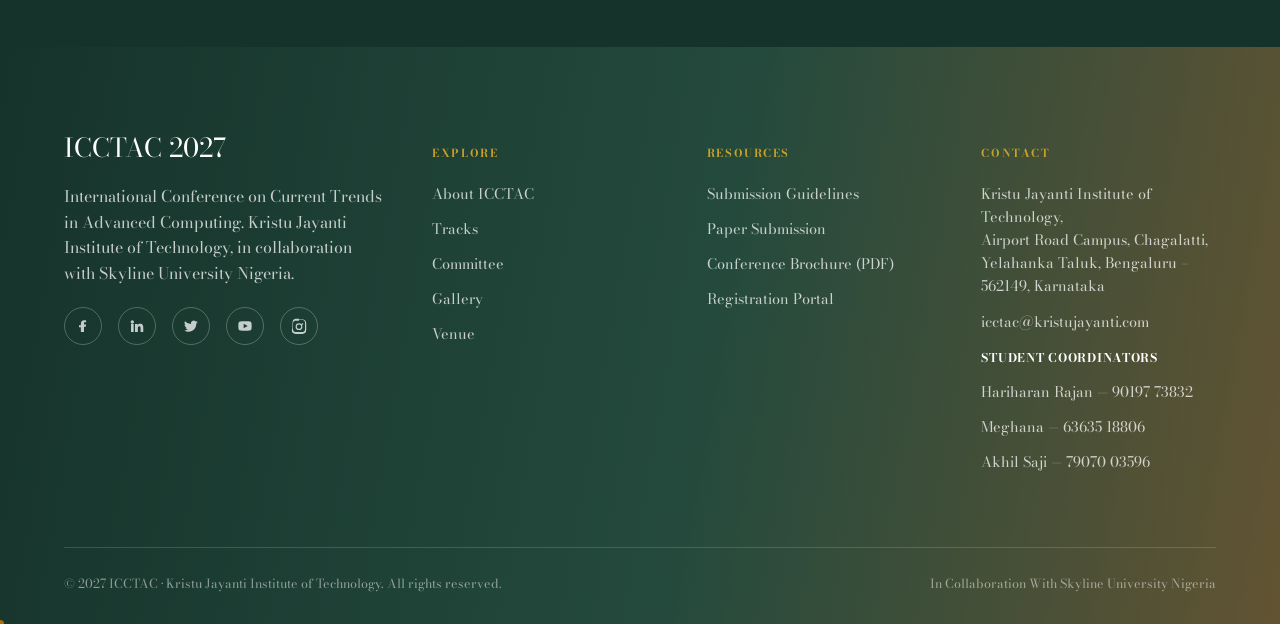
==== commit 4d279e24: "Hero: use real campus photo instead of video; switch font to Bodoni Moda site-wide; colors to match " ====
--- a/index.html
+++ b/index.html
@@ -8,10 +8,10 @@
 <meta property="og:title" content="ICCTAC 2027 — Current Trends in Advanced Computing">
 <meta property="og:description" content="International Conference on Current Trends in Advanced Computing. 7 January 2027, Bengaluru, India.">
 <meta property="og:type" content="website">
-<link rel="icon" href="data:image/svg+xml,%3Csvg xmlns='http://www.w3.org/2000/svg' viewBox='0 0 100 100'%3E%3Crect width='100' height='100' fill='%230F2C4C'/%3E%3Ctext x='50' y='68' font-size='58' text-anchor='middle' fill='%23D4A017' font-family='Georgia,serif'%3EC%3C/text%3E%3C/svg%3E">
+<link rel="icon" href="data:image/svg+xml,%3Csvg xmlns='http://www.w3.org/2000/svg' viewBox='0 0 100 100'%3E%3Crect width='100' height='100' fill='%2316332B'/%3E%3Ctext x='50' y='68' font-size='58' text-anchor='middle' fill='%23C9A227' font-family='Georgia,serif'%3EC%3C/text%3E%3C/svg%3E">
 <link rel="preconnect" href="https://fonts.googleapis.com">
 <link rel="preconnect" href="https://fonts.gstatic.com" crossorigin>
-<link rel="stylesheet" href="assets/css/style.css?v=26">
+<link rel="stylesheet" href="assets/css/style.css?v=27">
 </head>
 <body>
 <a href="#main" class="skip-link">Skip to content</a>
@@ -41,7 +41,7 @@
   <nav class="nav-links" aria-label="Primary">
     <a href="#about">About</a>
     <a href="#dates">Dates</a>
-    <a href="#tracks">Areas</a>
+    <a href="#tracks">Tracks</a>
     <a href="#sessions">Sessions</a>
     <a href="#committee">Committee</a>
     <a href="#gallery">Gallery</a>
@@ -58,7 +58,7 @@
   <ul>
     <li><a href="#about">About</a></li>
     <li><a href="#dates">Important Dates</a></li>
-    <li><a href="#tracks">Areas of Interest</a></li>
+    <li><a href="#tracks">Tracks</a></li>
     <li><a href="#sessions">Sessions</a></li>
     <li><a href="#committee">Committee</a></li>
     <li><a href="#gallery">Gallery</a></li>
@@ -72,9 +72,7 @@
 
 <!-- ============ HERO ============ -->
 <section class="hero" id="top">
-  <video class="hero-video" autoplay muted loop playsinline poster="https://www.kristujayanti.edu.in/ICCTAC-26/assets/img/slide1.jpg" aria-hidden="true">
-    <source src="https://www.kristujayanti.edu.in/ICCTAC-26/assets/media/kju_top_univ.mp4" type="video/mp4">
-  </video>
+  <img class="hero-video" src="assets/img/building.png" alt="Kristu Jayanti Institute of Technology, Airport Road Campus" aria-hidden="true">
   <div class="hero-noise" aria-hidden="true"></div>
 
   <div class="container hero-inner">
@@ -119,7 +117,7 @@
   <div class="container snapshot-grid">
     <div class="snapshot-item"><div class="snapshot-num mono">2027</div><div class="snapshot-label">Edition</div></div>
     <div class="snapshot-item"><div class="snapshot-num mono">07</div><div class="snapshot-label">January 2027</div></div>
-    <div class="snapshot-item"><div class="snapshot-num mono">18</div><div class="snapshot-label">Research Areas</div></div>
+    <div class="snapshot-item"><div class="snapshot-num mono">18</div><div class="snapshot-label">Research Tracks</div></div>
     <div class="snapshot-item"><div class="snapshot-num mono">Bengaluru</div><div class="snapshot-label">Karnataka, India</div></div>
   </div>
 </section>
@@ -253,7 +251,7 @@
     </div>
 
     <div class="section-head reveal" style="margin-top:56px;">
-      <div><h2 style="font-size:clamp(24px,3vw,34px);">Areas of Interest</h2></div>
+      <div><h2 style="font-size:clamp(24px,3vw,34px);">Tracks</h2></div>
     </div>
     <div class="reveal">
       <ul class="topic-chips">
@@ -558,7 +556,7 @@
         <h5>Explore</h5>
         <ul>
           <li><a href="#about">About ICCTAC</a></li>
-          <li><a href="#tracks">Areas of Interest</a></li>
+          <li><a href="#tracks">Tracks</a></li>
           <li><a href="#committee">Committee</a></li>
           <li><a href="#gallery">Gallery</a></li>
           <li><a href="#venue">Venue</a></li>
--- a/assets/css/style.css
+++ b/assets/css/style.css
@@ -2,28 +2,28 @@
    ICCTAC 2026 — Design System
    ============================================================ */
 
-@import url('https://fonts.googleapis.com/css2?family=Fraunces:ital,opsz,wght@0,9..144,300;0,9..144,400;0,9..144,500;0,9..144,600;0,9..144,700;1,9..144,400&family=IBM+Plex+Sans:wght@300;400;500;600;700&family=IBM+Plex+Mono:wght@400;500&display=swap');
+@import url('https://fonts.googleapis.com/css2?family=Bodoni+Moda:ital,opsz,wght@0,6..96,400;0,6..96,500;0,6..96,600;0,6..96,700;0,6..96,800;1,6..96,400;1,6..96,500&display=swap');
 
 :root{
-  --navy:#0F2C4C;
-  --brass:#D4A017;
-  --maroon:#8B1E3F;
+  --navy:#16332B;
+  --brass:#C9A227;
+  --maroon:#8B5A2B;
   --bg:#FFFFFF;
-  --bg-alt:#F5F7FA;
-  --text:#141C28;
-  --muted:#5A6675;
-  --line:rgba(15,44,76,0.14);
-  --line-soft:rgba(15,44,76,0.08);
-
-  --f-head:'Fraunces', Georgia, serif;
-  --f-body:'IBM Plex Sans', -apple-system, BlinkMacSystemFont, sans-serif;
-  --f-mono:'IBM Plex Mono', 'SFMono-Regular', Menlo, monospace;
+  --bg-alt:#F5F6F1;
+  --text:#161F1B;
+  --muted:#5B665F;
+  --line:rgba(22,51,43,0.14);
+  --line-soft:rgba(22,51,43,0.08);
+
+  --f-head:'Bodoni Moda', Georgia, serif;
+  --f-body:'Bodoni Moda', Georgia, serif;
+  --f-mono:'Bodoni Moda', Georgia, serif;
 
   --container: 1320px;
   --pad: clamp(20px, 5vw, 64px);
   --radius: 20px;
-  --shadow-card: 0 2px 6px rgba(15,44,76,0.06), 0 10px 24px rgba(15,44,76,0.07);
-  --gradient-brand: linear-gradient(100deg, var(--navy) 0%, #1a3f66 55%, var(--maroon) 130%);
+  --shadow-card: 0 2px 6px rgba(22,51,43,0.06), 0 10px 24px rgba(22,51,43,0.07);
+  --gradient-brand: linear-gradient(100deg, var(--navy) 0%, #244a3d 55%, var(--maroon) 130%);
 }
 
 /* ---------- Aurora / mesh backdrop (modern accent) ---------- */
@@ -32,8 +32,8 @@
 .section.mesh-bg::before, .section.mesh-bg::after{
   content:''; position:absolute; border-radius:50%; filter:blur(90px); z-index:0; pointer-events:none;
 }
-.section.mesh-bg::before{ width:420px; height:420px; background:rgba(212,160,23,0.16); top:-120px; left:-100px; }
-.section.mesh-bg::after{ width:480px; height:480px; background:rgba(139,30,63,0.14); bottom:-160px; right:-120px; }
+.section.mesh-bg::before{ width:420px; height:420px; background:rgba(201,162,39,0.16); top:-120px; left:-100px; }
+.section.mesh-bg::after{ width:480px; height:480px; background:rgba(139,90,43,0.14); bottom:-160px; right:-120px; }
 .section.mesh-bg > .container, .section.mesh-bg > .cfp-banner{ position:relative; z-index:1; }
 
 *,*::before,*::after{ box-sizing:border-box; }
@@ -77,8 +77,8 @@
 .section{ padding:clamp(64px,10vw,140px) 0; position:relative; }
 .section-alt{
   background:
-    radial-gradient(1200px circle at 8% 0%, rgba(212,160,23,0.06), transparent 45%),
-    radial-gradient(1200px circle at 95% 100%, rgba(139,30,63,0.05), transparent 45%),
+    radial-gradient(1200px circle at 8% 0%, rgba(201,162,39,0.06), transparent 45%),
+    radial-gradient(1200px circle at 95% 100%, rgba(139,90,43,0.05), transparent 45%),
     var(--bg-alt);
 }
 .section-navy{ background:var(--navy); color:#fff; }
@@ -105,10 +105,10 @@
   white-space:nowrap;
 }
 .btn svg{ transition:transform .25s ease; width:14px; height:14px; flex:none; }
-.btn:hover{ background:var(--navy); color:#fff; transform:translateY(-2px); box-shadow:0 10px 24px rgba(15,44,76,0.25); }
+.btn:hover{ background:var(--navy); color:#fff; transform:translateY(-2px); box-shadow:0 10px 24px rgba(22,51,43,0.25); }
 .btn:hover svg{ transform:translate(3px,-3px); }
 .btn-solid{ background:var(--brass); border-color:var(--brass); color:var(--navy); }
-.btn-solid:hover{ background:var(--maroon); border-color:var(--maroon); color:#fff; box-shadow:0 10px 30px rgba(212,160,23,0.35); }
+.btn-solid:hover{ background:var(--maroon); border-color:var(--maroon); color:#fff; box-shadow:0 10px 30px rgba(201,162,39,0.35); }
 .btn-ghost-light{ border-color:rgba(255,255,255,0.4); color:#fff; }
 .btn-ghost-light:hover{ background:#fff; color:var(--navy); }
 .btn-block{ width:100%; justify-content:center; }
@@ -119,7 +119,7 @@
 }
 .identity-bar::before{
   content:''; position:absolute; inset:0;
-  background-image: radial-gradient(rgba(212,160,23,0.35) 1px, transparent 1px);
+  background-image: radial-gradient(rgba(201,162,39,0.35) 1px, transparent 1px);
   background-size: 28px 28px;
   -webkit-mask-image: radial-gradient(ellipse at center, rgba(0,0,0,0.9) 0%, transparent 72%);
   mask-image: radial-gradient(ellipse at center, rgba(0,0,0,0.9) 0%, transparent 72%);
@@ -160,14 +160,14 @@
   position:sticky; top:0; left:0; right:0; z-index:900;
   display:flex; align-items:center; justify-content:space-between;
   padding:20px var(--pad);
-  background:rgba(15,44,76,0.72);
+  background:rgba(22,51,43,0.72);
   backdrop-filter:blur(16px) saturate(160%); -webkit-backdrop-filter:blur(16px) saturate(160%);
   border-bottom:1px solid rgba(255,255,255,0.08);
   transition:padding .3s ease, box-shadow .3s ease, background .3s ease;
 }
 .nav.scrolled{
   padding:12px var(--pad);
-  background:rgba(15,44,76,0.92);
+  background:rgba(22,51,43,0.92);
   box-shadow:0 8px 24px rgba(0,0,0,0.18);
 }
 .nav-logo{ font-family:var(--f-head); font-weight:600; font-size:19px; letter-spacing:0.01em; color:#fff; }
@@ -181,11 +181,11 @@
   content:''; position:absolute; left:0; bottom:0; width:0; height:1px; background:var(--brass); transition:width .25s ease;
 }
 .nav-links a:not(.btn):hover::after{ width:100%; }
-.nav-cta{ padding:12px 20px; position:relative; box-shadow:0 0 0 0 rgba(212,160,23,0.5); animation:navPulse 2.6s ease-out infinite; }
+.nav-cta{ padding:12px 20px; position:relative; box-shadow:0 0 0 0 rgba(201,162,39,0.5); animation:navPulse 2.6s ease-out infinite; }
 @keyframes navPulse{
-  0%{ box-shadow:0 0 0 0 rgba(212,160,23,0.45); }
-  70%{ box-shadow:0 0 0 12px rgba(212,160,23,0); }
-  100%{ box-shadow:0 0 0 0 rgba(212,160,23,0); }
+  0%{ box-shadow:0 0 0 0 rgba(201,162,39,0.45); }
+  70%{ box-shadow:0 0 0 12px rgba(201,162,39,0); }
+  100%{ box-shadow:0 0 0 0 rgba(201,162,39,0); }
 }
 .nav-toggle{ display:none; background:none; border:none; padding:8px; z-index:1001; }
 .nav-toggle .bar{ display:block; width:26px; height:2px; background:#fff; margin:6px 0; transition:transform .3s ease, opacity .3s ease; }
@@ -235,9 +235,9 @@
 .hero-noise{
   position:absolute; inset:0;
   background:
-    linear-gradient(180deg, rgba(15,44,76,0.72), rgba(15,44,76,0.55) 40%, rgba(15,44,76,0.88)),
-    radial-gradient(600px circle at 15% 20%, rgba(212,160,23,0.22), transparent 60%),
-    radial-gradient(700px circle at 85% 80%, rgba(139,30,63,0.28), transparent 60%);
+    linear-gradient(180deg, rgba(22,51,43,0.72), rgba(22,51,43,0.55) 40%, rgba(22,51,43,0.88)),
+    radial-gradient(600px circle at 15% 20%, rgba(201,162,39,0.22), transparent 60%),
+    radial-gradient(700px circle at 85% 80%, rgba(139,90,43,0.28), transparent 60%);
   background-size: 100% 100%, 140% 140%, 140% 140%;
   animation: heroGlow 16s ease-in-out infinite alternate;
 }
@@ -248,7 +248,7 @@
 .hero-inner{ position:relative; z-index:2; width:100%; padding-top:64px; padding-bottom:80px; }
 .hero-org{
   display:grid; gap:22px; margin-bottom:36px; padding:26px 28px; border:1px solid rgba(255,255,255,0.22);
-  background:rgba(15,44,76,0.4); backdrop-filter:blur(6px); max-width:520px; border-radius:var(--radius);
+  background:rgba(22,51,43,0.4); backdrop-filter:blur(6px); max-width:520px; border-radius:var(--radius);
 }
 .hero-org .org-label{ font-family:var(--f-mono); font-size:11px; letter-spacing:0.14em; text-transform:uppercase; color:var(--brass); margin-bottom:8px; }
 .hero-org .org-value{ font-size:15.5px; line-height:1.5; }
@@ -360,7 +360,7 @@
   border-radius:var(--radius); box-shadow:var(--shadow-card);
   transition:border-color .25s ease, transform .25s ease, box-shadow .25s ease;
 }
-.link-card:hover{ border-color:var(--brass); transform:translateY(-6px); box-shadow:0 6px 16px rgba(15,44,76,0.08), 0 20px 40px rgba(212,160,23,0.18); }
+.link-card:hover{ border-color:var(--brass); transform:translateY(-6px); box-shadow:0 6px 16px rgba(22,51,43,0.08), 0 20px 40px rgba(201,162,39,0.18); }
 .link-card .lc-label{ font-family:var(--f-mono); font-size:11px; letter-spacing:0.14em; text-transform:uppercase; color:var(--brass); }
 .link-card .lc-title{ font-family:var(--f-head); font-size:20px; }
 .link-card a{ font-family:var(--f-mono); font-size:12.5px; letter-spacing:0.06em; text-transform:uppercase; display:inline-flex; align-items:center; gap:8px; color:var(--navy); }
@@ -436,7 +436,7 @@
 .gallery-item{ overflow:hidden; position:relative; cursor:zoom-in; background:var(--bg-alt); border-radius:var(--radius); box-shadow:var(--shadow-card); }
 .gallery-item img{ width:100%; height:100%; object-fit:cover; transition:transform .6s cubic-bezier(.19,1,.22,1); }
 .gallery-item:hover img{ transform:scale(1.06); }
-.gallery-item::after{ content:''; position:absolute; inset:0; background:linear-gradient(transparent 60%, rgba(15,44,76,0.55)); opacity:0; transition:opacity .3s ease; }
+.gallery-item::after{ content:''; position:absolute; inset:0; background:linear-gradient(transparent 60%, rgba(22,51,43,0.55)); opacity:0; transition:opacity .3s ease; }
 .gallery-item:hover::after{ opacity:1; }
 .gallery-item.tall{ grid-row:span 2; }
 .gallery-item.wide{ grid-column:span 2; }
